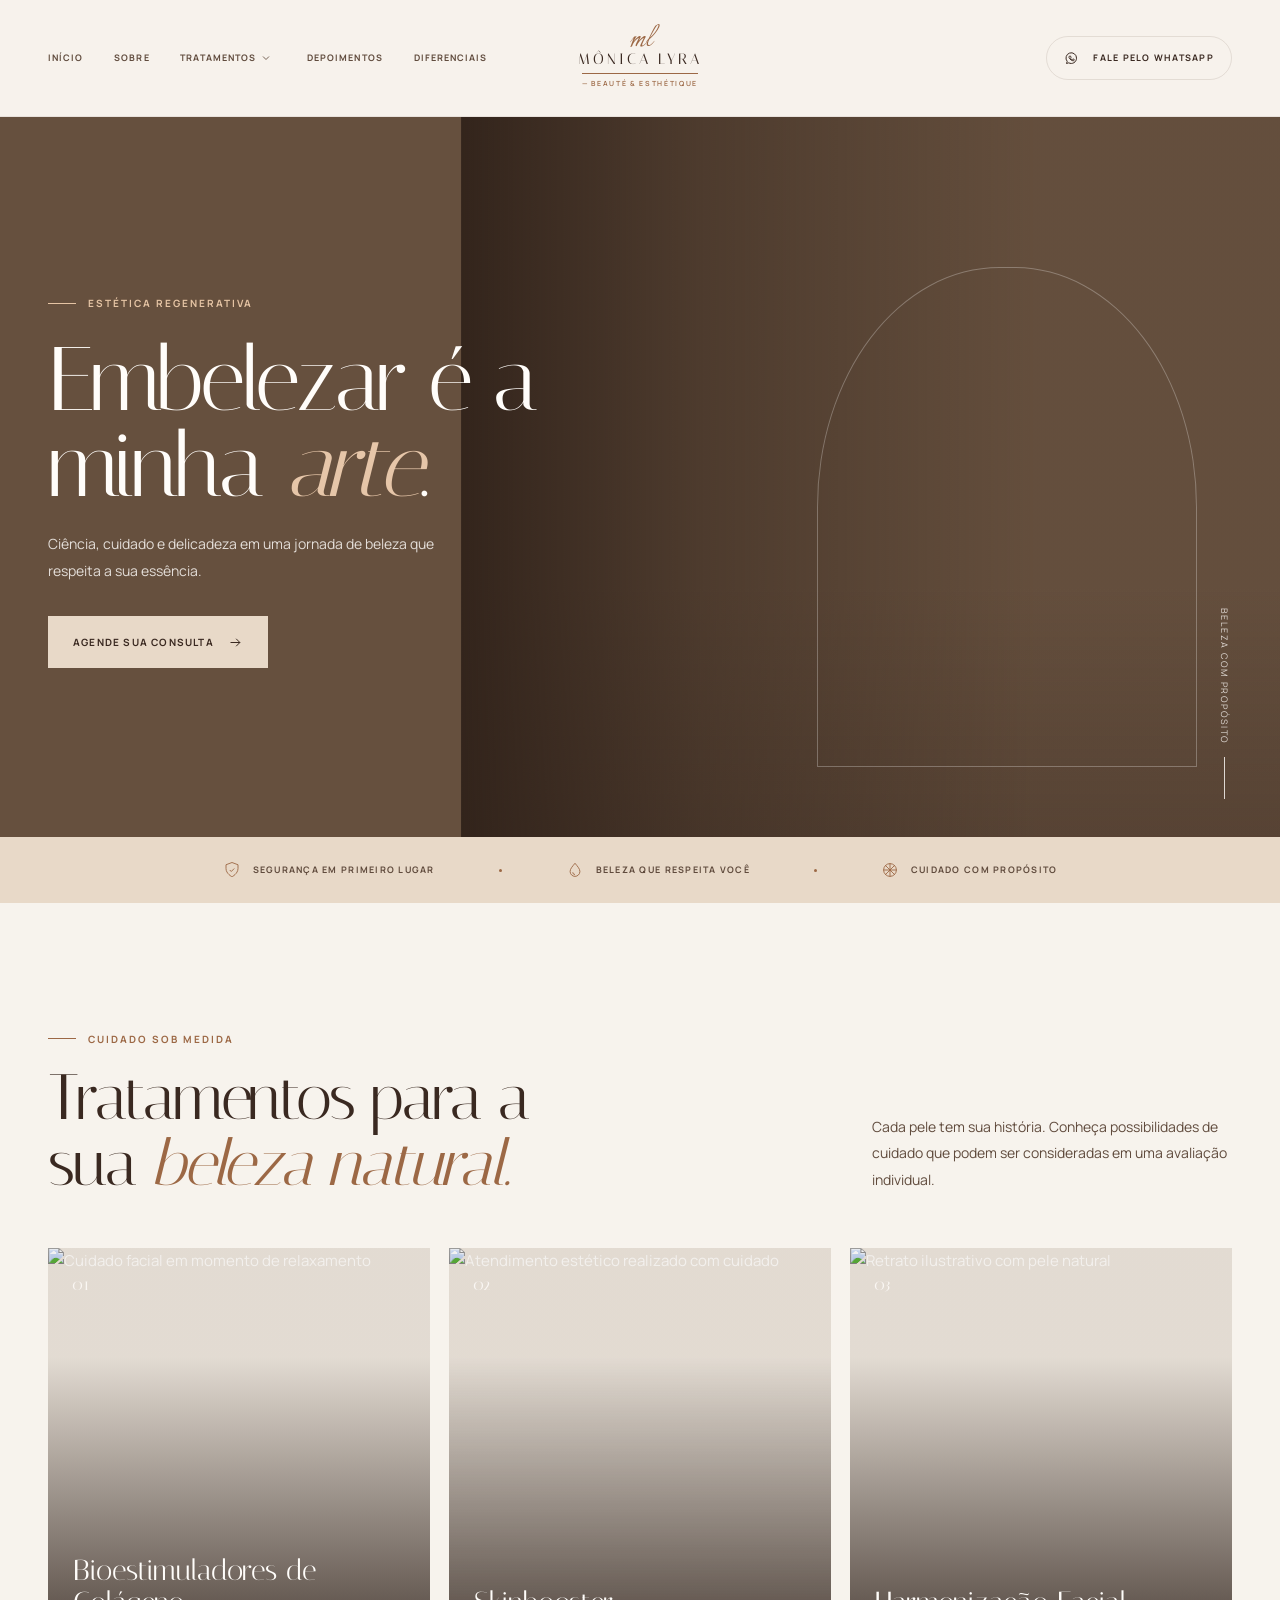
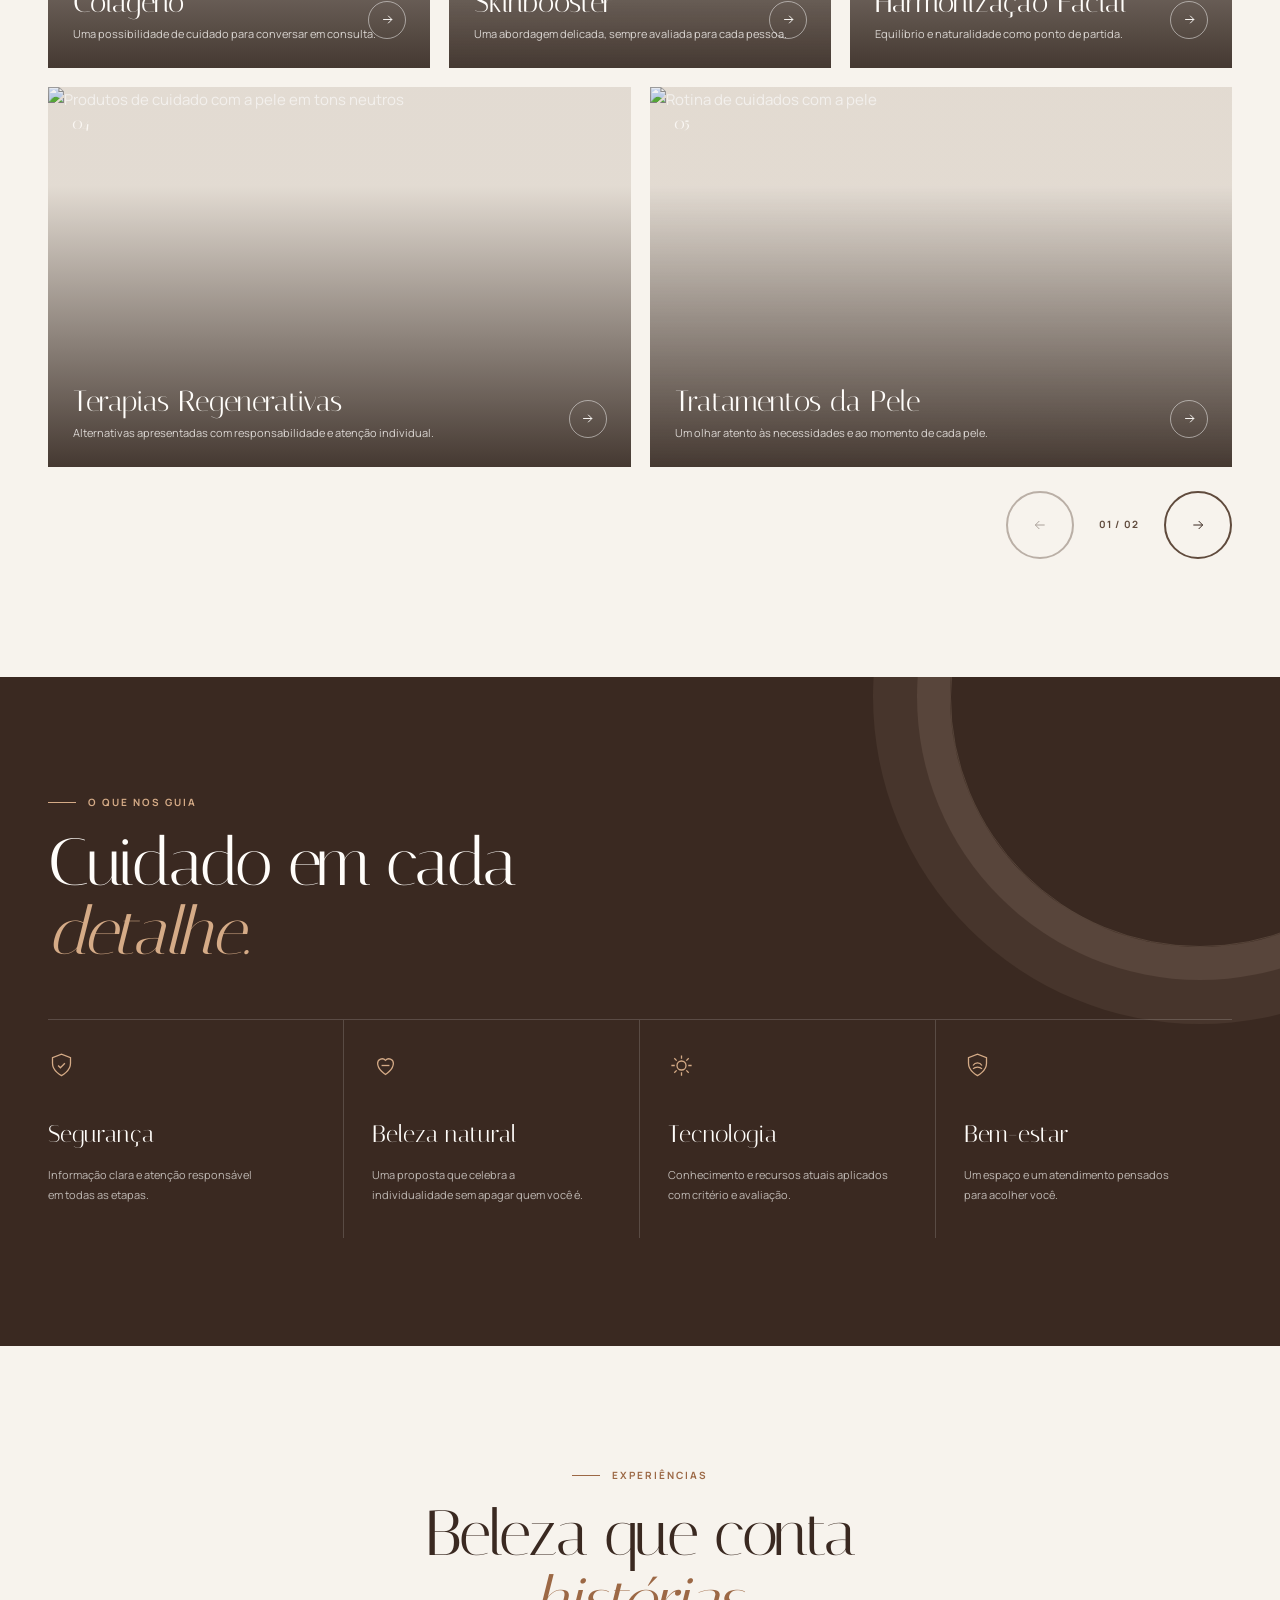
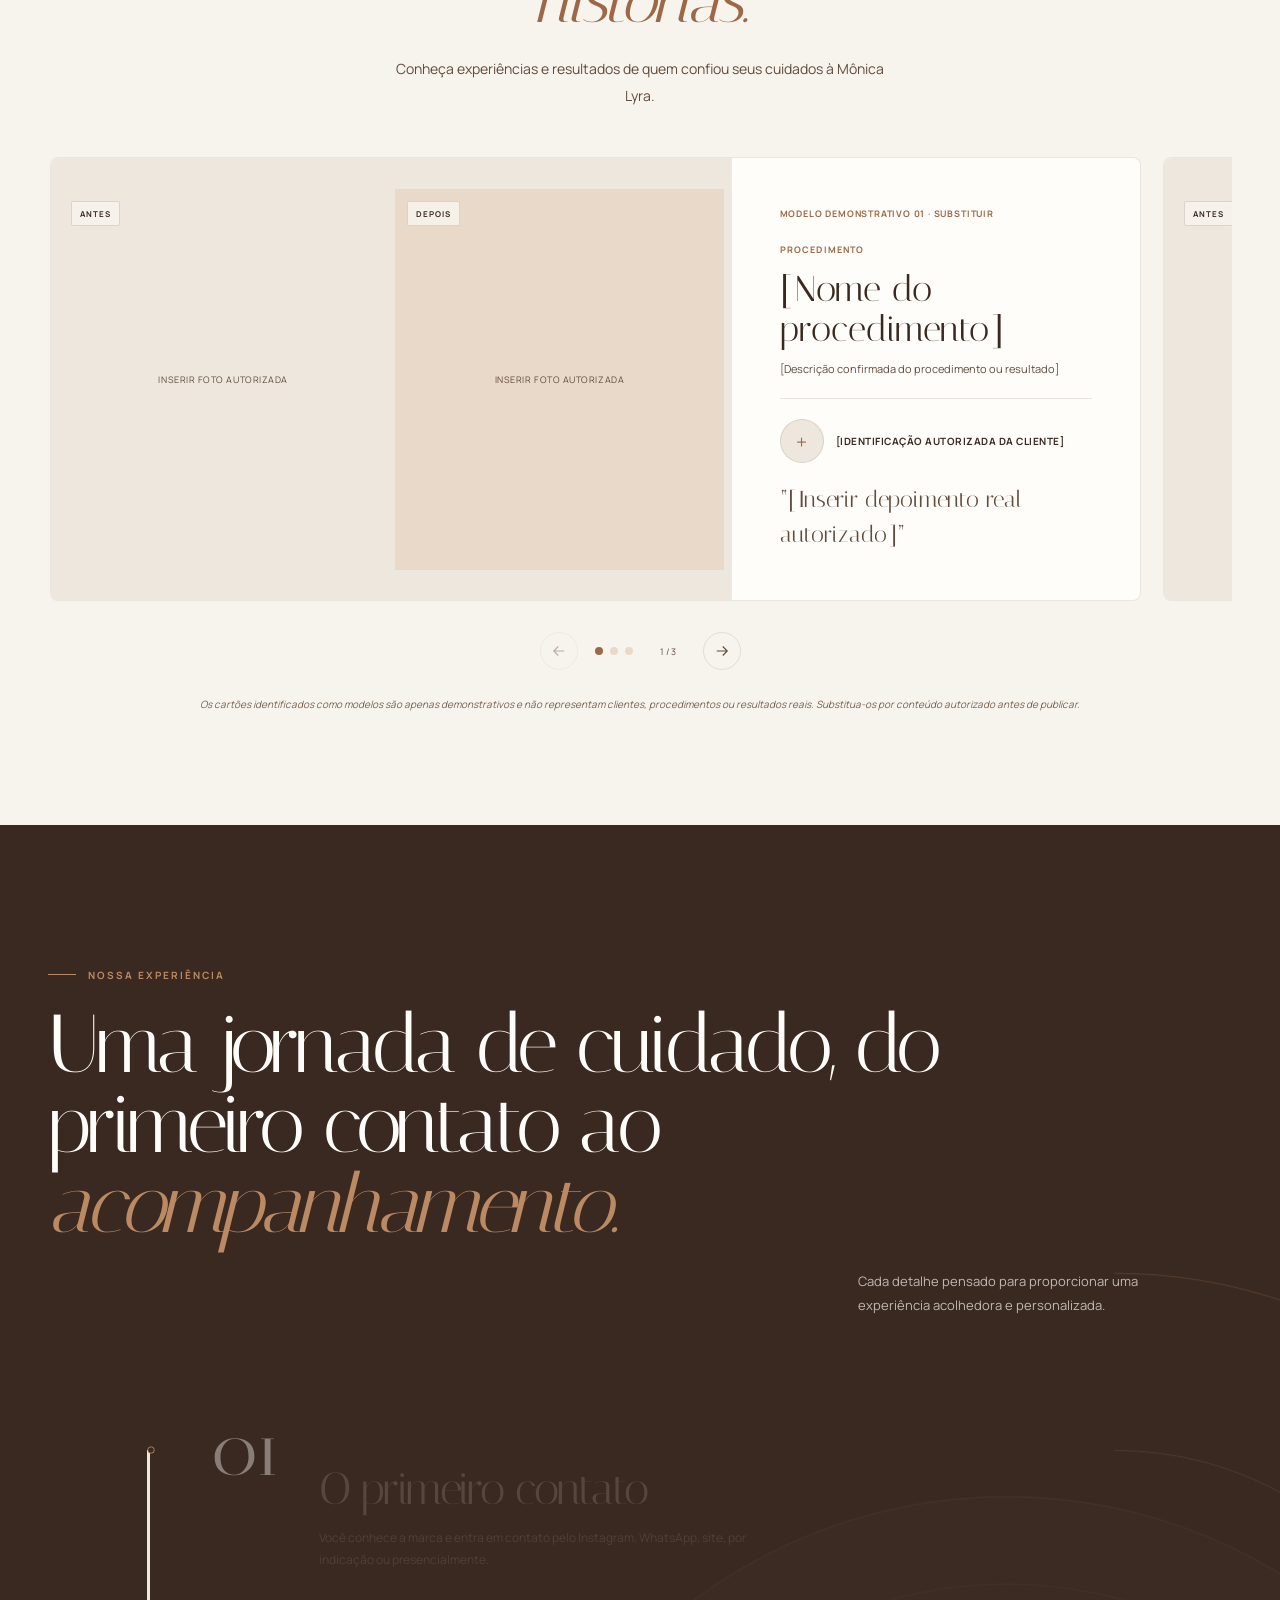
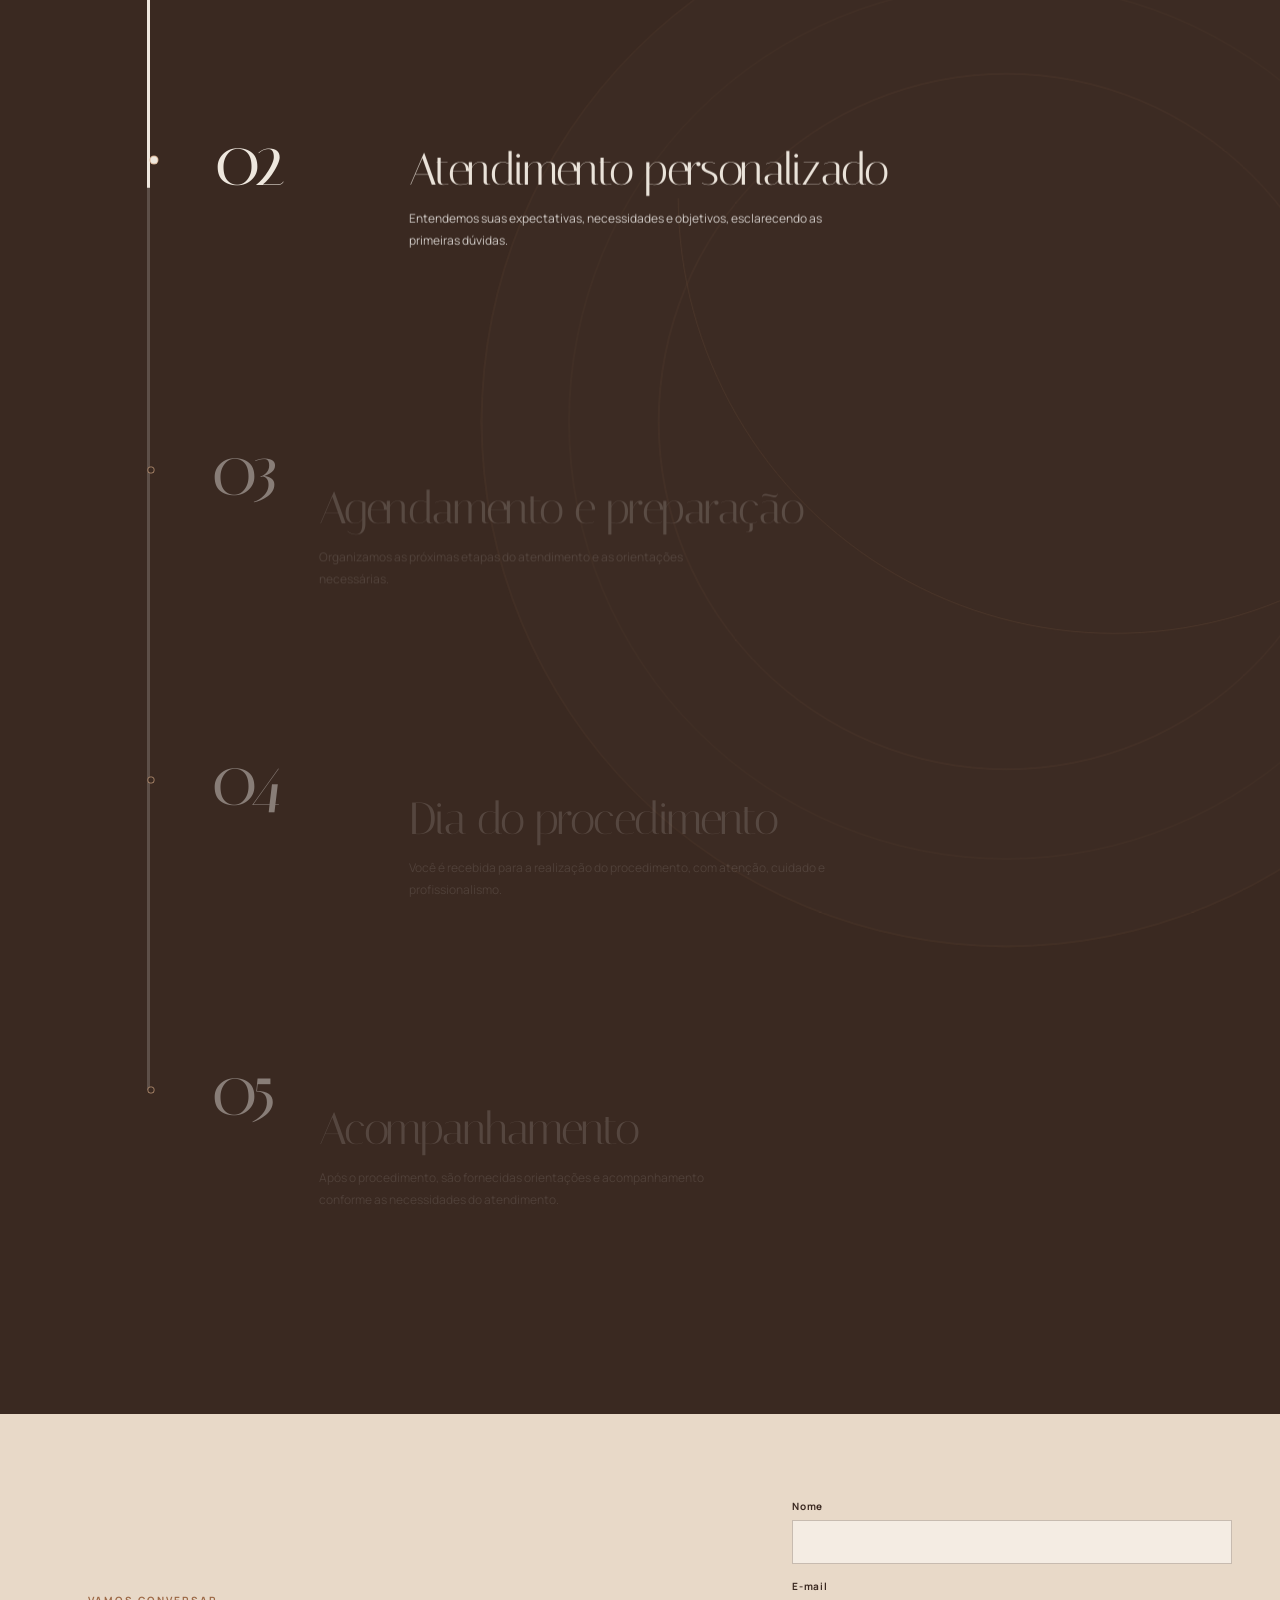
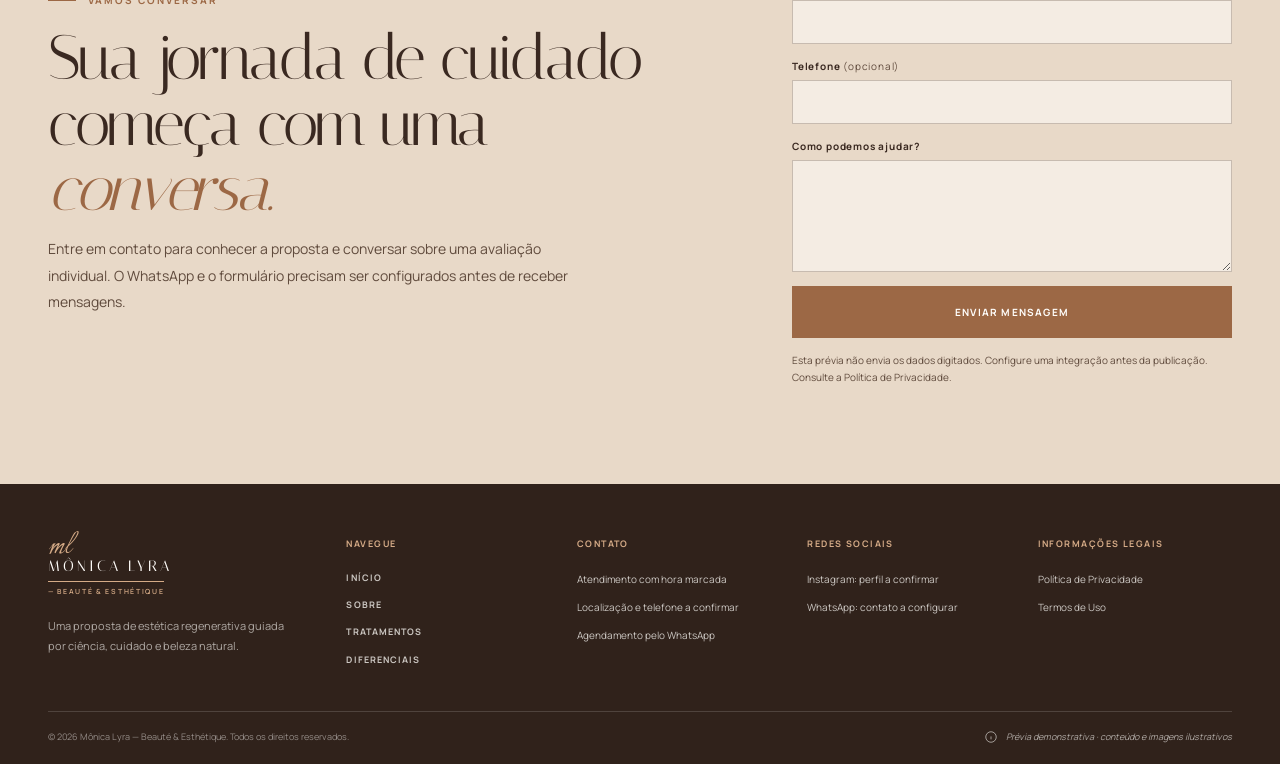
==== index.html @ a5784cfc "up" ====
<!doctype html>
<html lang="pt-BR">

<head>
    <meta charset="utf-8">
    <meta name="viewport" content="width=device-width, initial-scale=1">
    <meta name="theme-color" content="#f5f0e9">
    <meta name="description"
        content="Mônica Lyra — Beauté & Esthétique. Uma proposta de cuidado estético com ciência, delicadeza e beleza natural.">
    <title>MÔNICA LYRA — BEAUTÉ &amp; ESTHÉTIQUE</title>
    <meta property="og:type" content="website">
    <meta property="og:locale" content="pt_BR">
    <meta property="og:title" content="MÔNICA LYRA — BEAUTÉ &amp; ESTHÉTIQUE">
    <meta property="og:description"
        content="Uma proposta de cuidado estético com ciência, delicadeza e beleza natural.">
    <meta property="og:image"
        content="https://images.unsplash.com/photo-1616394584738-fc6e612e71b9?auto=format&amp;fit=crop&amp;w=1200&amp;h=630&amp;q=85">
    <meta property="og:image:alt" content="Imagem ilustrativa de um cuidado facial em ambiente de estética">
    <meta name="twitter:card" content="summary_large_image">
    <link rel="icon" type="image/svg+xml" href="assets/icons/favicon.svg">
    <link rel="preconnect" href="https://fonts.googleapis.com">
    <link rel="preconnect" href="https://fonts.gstatic.com" crossorigin>
    <link
        href="https://fonts.googleapis.com/css2?family=DM+Sans:wght@400;500;600;700&family=Italiana&family=Italianno&family=Manrope:wght@400;500;600;700&display=swap"
        rel="stylesheet">
    <link rel="stylesheet" href="https://cdn.jsdelivr.net/npm/swiper@11.2.10/swiper-bundle.min.css">
    <link rel="stylesheet" href="assets/css/style.css?v=journey-parallax-20261109-8">
    <link rel="stylesheet" href="assets/css/components.css">
    <link rel="stylesheet" href="assets/css/responsive.css?v=journey-parallax-20261109-8">
    <script defer src="assets/js/main.js"></script>
    <script defer src="assets/js/navigation.js"></script>
    <script defer src="https://cdn.jsdelivr.net/npm/swiper@11.2.10/swiper-bundle.min.js"></script>
    <script defer src="assets/js/treatments-carousel.js"></script>
    <script defer src="assets/js/treatments.js"></script>
    <script defer src="assets/js/experiences-carousel.js"></script>
    <script defer src="assets/js/procedure-journey.js?v=journey-parallax-20261109-8"></script>
    <script defer src="assets/js/animations.js"></script>
    <script defer src="assets/js/forms.js"></script>
</head>

<body>
    <a class="skip-link" href="#conteudo">Pular para o conteúdo</a>
    <header class="site-header">
        <div class="wrap header-inner">
            <button class="menu-toggle" type="button" aria-label="Abrir menu" aria-expanded="false"
                aria-controls="primary-navigation">
                <svg viewBox="0 0 24 24" fill="none" stroke="currentColor" stroke-width="1.5" aria-hidden="true">
                    <path d="M3 7h18M3 12h18M3 17h18" />
                </svg>
            </button>
            <nav class="desktop-nav" id="primary-navigation" aria-label="Navegação principal">
                <a href="#inicio">Início</a>
                <a href="pages/sobre.html">Sobre</a>
                <div class="nav-dropdown">
                    <a class="nav-dropdown-link" href="#tratamentos">Tratamentos</a>
                    <button class="nav-dropdown-toggle" type="button" aria-label="Mostrar tipos de tratamentos"
                        aria-expanded="false" aria-controls="treatments-navigation">
                        <svg viewBox="0 0 24 24" fill="none" stroke="currentColor" stroke-width="1.7"
                            aria-hidden="true">
                            <path d="m6 9 6 6 6-6" />
                        </svg>
                    </button>
                    <ul class="nav-dropdown-menu" id="treatments-navigation">
                        <li><a href="#bioestimuladores">Bioestimuladores de Colágeno</a></li>
                        <li><a href="#skinbooster">Skinbooster</a></li>
                        <li><a href="#harmonizacao-facial">Harmonização Facial</a></li>
                        <li><a href="#terapias-regenerativas">Terapias Regenerativas</a></li>
                        <li><a href="#tratamentos-da-pele">Tratamentos da Pele</a></li>
                    </ul>
                </div>
                <a href="#depoimentos">Depoimentos</a>
                <a href="#diferenciais">Diferenciais</a>
           
            </nav>
            <a class="brand" href="#inicio" aria-label="MÔNICA LYRA — BEAUTÉ & ESTHÉTIQUE, início">
                <span class="brand-monogram" aria-hidden="true">ml</span>
                <span class="brand-name">Mônica Lyra</span>
                <span class="brand-caption">— Beauté &amp; Esthétique</span>
            </a>
            <div class="header-action">
                <a class="button button--outline" href="#contato" data-whatsapp-link>
                    <svg viewBox="0 0 24 24" fill="none" stroke="currentColor" stroke-width="1.6" aria-hidden="true">
                        <path d="M20 11.5a8.4 8.4 0 0 1-12.4 7.4L4 20l1.1-3.4A8.4 8.4 0 1 1 20 11.5Z" />
                        <path
                            d="M8.8 8.5c.3-.6.5-.6.8-.6h.4c.2 0 .4.1.5.4l.7 1.6c.1.2.1.4-.1.6l-.6.7c-.2.2-.2.4 0 .7.5.8 1.3 1.5 2.1 1.9.2.1.4.1.6-.1l.8-.9c.2-.2.4-.2.6-.1l1.5.7c.3.1.4.3.4.5 0 .3-.1.8-.4 1.1-.4.4-1.1.7-1.8.6-.8-.1-1.8-.5-2.9-1.2-1.3-.8-2.4-2.1-2.8-2.8-.5-.8-.8-1.7-.7-2.3.1-.4.4-.8.9-1Z" />
                    </svg>
                    <span>Fale pelo WhatsApp</span>
                </a>
            </div>
        </div>
    </header>

    <main id="conteudo">
        <section class="hero" id="inicio" aria-labelledby="hero-title">
            <div class="hero-photo" role="img"
                aria-label="Imagem ilustrativa de cuidado facial em ambiente de estética"></div>
            <div class="wrap hero-inner">
                <div class="hero-content reveal">
                    <span class="eyebrow">Estética regenerativa</span>
                    <h1 class="hero-title" id="hero-title">Embelezar é a minha <em>arte</em>.</h1>
                    <p class="hero-copy">Ciência, cuidado e delicadeza em uma jornada de beleza que respeita a sua
                        essência.</p>
                    <a class="button" href="#contato" data-whatsapp-link>
                        Agende sua consulta
                        <svg viewBox="0 0 24 24" fill="none" stroke="currentColor" stroke-width="1.6"
                            aria-hidden="true">
                            <path d="M4 12h15m-6-6 6 6-6 6" />
                        </svg>
                    </a>
                </div>
                <span class="hero-note">Beleza com propósito</span>
            </div>
        </section>

        <div class="intro-strip" aria-label="Compromissos da marca">
            <div class="wrap intro-strip-inner">
                <span class="intro-item"><svg viewBox="0 0 24 24" fill="none" stroke="currentColor" stroke-width="1.4"
                        aria-hidden="true">
                        <path d="M12 21s8-4 8-11V5l-8-3-8 3v5c0 7 8 11 8 11Z" />
                        <path d="m9 12 2 2 4-4" />
                    </svg>Segurança em primeiro lugar</span>
                <span class="intro-separator" aria-hidden="true"></span>
                <span class="intro-item"><svg viewBox="0 0 24 24" fill="none" stroke="currentColor" stroke-width="1.4"
                        aria-hidden="true">
                        <path d="M12 3c-3.8 4.7-6.5 7.5-6.5 11a6.5 6.5 0 0 0 13 0c0-3.5-2.7-6.3-6.5-11Z" />
                        <path d="M9 15a3 3 0 0 0 3 3" />
                    </svg>Beleza que respeita você</span>
                <span class="intro-separator" aria-hidden="true"></span>
                <span class="intro-item"><svg viewBox="0 0 24 24" fill="none" stroke="currentColor" stroke-width="1.4"
                        aria-hidden="true">
                        <path d="M12 3v18M3 12h18M5.6 5.6l12.8 12.8m0-12.8L5.6 18.4" />
                        <circle cx="12" cy="12" r="8.5" />
                    </svg>Cuidado com propósito</span>
            </div>
        </div>

        <section class="section" id="tratamentos" aria-labelledby="treatments-title">
            <div class="wrap">
                <div class="section-heading reveal">
                    <div>
                        <span class="eyebrow">Cuidado sob medida</span>
                        <h2 class="display" id="treatments-title">Tratamentos para a sua <em>beleza natural.</em></h2>
                    </div>
                    <p class="copy">Cada pele tem sua história. Conheça possibilidades de cuidado que podem ser
                        consideradas em uma avaliação individual.</p>
                </div>
                <div class="treatments-carousel swiper" role="region" aria-label="Procedimentos">
                    <div class="swiper-wrapper">
                        <div class="swiper-slide">
                            <div class="treatments-grid">
                    <!--TRATAMENTO 1 - Bioestimuladores de Colágeno-->
                    <article class="treatment-card reveal" id="bioestimuladores">
                        <img src="https://images.unsplash.com/photo-1616394584738-fc6e612e71b9?auto=format&fit=crop&w=760&q=82"
                            alt="Cuidado facial em momento de relaxamento" loading="lazy" decoding="async">
                        <span class="treatment-number">01</span>
                        <div class="treatment-content">
                            <h3>Bioestimuladores de Colágeno</h3>
                            <p>Uma possibilidade de cuidado para conversar em consulta.</p>
                        </div>
                        <button class="card-arrow" type="button" aria-label="Saiba mais sobre bioestimuladores de colágeno"
                            aria-haspopup="dialog" aria-controls="treatment-details-dialog"><svg viewBox="0 0 24 24"
                                fill="none" stroke="currentColor" stroke-width="1.5" aria-hidden="true">
                                <path d="M5 12h14m-6-6 6 6-6 6" />
                            </svg></button>
                        <template class="treatment-details">
                            <h3>O que é</h3>
                            <p>Bioestimuladores de colágeno são uma categoria de tratamentos que pode ser considerada para apoiar a firmeza e a qualidade da pele. A resposta tende a acontecer gradualmente e varia de pessoa para pessoa.</p>
                            <h3>Quando pode ser indicado</h3>
                            <p>A possibilidade é avaliada conforme as características da pele, o objetivo de cuidado, o histórico de saúde e as expectativas. A indicação depende de avaliação profissional individual.</p>
                            <h3>Como é o planejamento</h3>
                            <p>Na consulta, são discutidos a técnica e o produto apropriados, as áreas de cuidado, o número de sessões e o acompanhamento. Esses detalhes não são iguais para todos.</p>
                            <h3>O que considerar</h3>
                            <p>Benefícios, limitações, possíveis efeitos, cuidados antes e depois e prazo para reavaliação devem ser explicados antes de qualquer procedimento. Resultados não são garantidos.</p>
                        </template>
                    </article>
                    <!--TRATAMENTO 2 - Skinbooster-->
                    <article class="treatment-card reveal reveal-delay-1" id="skinbooster">
                        <img src="https://images.unsplash.com/photo-1570172619644-dfd03ed5d881?auto=format&fit=crop&w=760&q=82"
                            alt="Atendimento estético realizado com cuidado" loading="lazy" decoding="async">
                        <span class="treatment-number">02</span>
                        <div class="treatment-content">
                            <h3>Skinbooster</h3>
                            <p>Uma abordagem delicada, sempre avaliada para cada pessoa.</p>
                        </div>
                        <button class="card-arrow" type="button" aria-label="Saiba mais sobre Skinbooster"
                            aria-haspopup="dialog" aria-controls="treatment-details-dialog"><svg
                                viewBox="0 0 24 24" fill="none" stroke="currentColor" stroke-width="1.5"
                                aria-hidden="true">
                                <path d="M5 12h14m-6-6 6 6-6 6" />
                            </svg></button>
                        <template class="treatment-details">
                            <h3>O que é</h3>
                            <p>Skinbooster é uma abordagem estética que pode envolver a aplicação de produtos injetáveis, frequentemente à base de ácido hialurônico, com foco na hidratação e na qualidade da pele — não em transformar os traços do rosto.</p>
                            <h3>Quando pode ser indicado</h3>
                            <p>A indicação depende da avaliação da pele, dos objetivos e do histórico de saúde. A consulta também ajuda a esclarecer se essa abordagem é adequada ou se outra opção faz mais sentido.</p>
                            <h3>Como é o planejamento</h3>
                            <p>O profissional explica o produto e a técnica propostos, as áreas a tratar, o número de sessões e o intervalo entre elas. O plano pode variar conforme cada caso.</p>
                            <h3>O que considerar</h3>
                            <p>Converse sobre benefícios esperados, limitações, possíveis efeitos e cuidados após o procedimento. A resposta individual varia e não há garantia de resultado.</p>
                        </template>
                    </article>
                    <!--TRATAMENTO 3 - Harmonização Facial -->
                    <article class="treatment-card reveal reveal-delay-2" id="harmonizacao-facial">
                        <img src="https://images.unsplash.com/photo-1596755389378-c31d21fd1273?auto=format&fit=crop&w=760&q=82"
                            alt="Retrato ilustrativo com pele natural" loading="lazy" decoding="async">
                        <span class="treatment-number">03</span>
                        <div class="treatment-content">
                            <h3>Harmonização Facial</h3>
                            <p>Equilíbrio e naturalidade como ponto de partida.</p>
                        </div>
                        <button class="card-arrow" type="button" aria-label="Saiba mais sobre harmonização facial"
                            aria-haspopup="dialog" aria-controls="treatment-details-dialog"><svg
                                viewBox="0 0 24 24" fill="none" stroke="currentColor" stroke-width="1.5"
                                aria-hidden="true">
                                <path d="M5 12h14m-6-6 6 6-6 6" />
                            </svg></button>
                        <template class="treatment-details">
                            <h3>O que é</h3>
                            <p>Harmonização facial é o planejamento individualizado de cuidados estéticos para buscar equilíbrio entre as características do rosto, respeitando a identidade e as proporções de cada pessoa.</p>
                            <h3>Quando pode ser indicado</h3>
                            <p>É considerada a partir dos objetivos, da avaliação facial e do histórico de saúde. Nem toda pessoa precisa de procedimentos, e a proposta deve ser compatível com suas necessidades.</p>
                            <h3>Como é o planejamento</h3>
                            <p>Durante a consulta, são conversados os objetivos e as opções possíveis. Se houver indicação, o profissional apresenta a técnica, as etapas, os limites e a necessidade de acompanhamento antes de qualquer decisão.</p>
                            <h3>O que considerar</h3>
                            <p>O resultado planejado deve respeitar a individualidade, sem promessas de transformação. Peça informações sobre riscos, possíveis efeitos, cuidados e alternativas.</p>
                        </template>
                    </article>
                    <!--TRATAMENTO 5 - Terapias Regenerativas -->
                    <article class="treatment-card reveal" id="terapias-regenerativas">
                        <img src="https://images.unsplash.com/photo-1608248543803-ba4f8c70ae0b?auto=format&fit=crop&w=1000&q=82"
                            alt="Produtos de cuidado com a pele em tons neutros" loading="lazy" decoding="async">
                        <span class="treatment-number">04</span>
                        <div class="treatment-content">
                            <h3>Terapias Regenerativas</h3>
                            <p>Alternativas apresentadas com responsabilidade e atenção individual.</p>
                        </div>
                        <button class="card-arrow" type="button" aria-label="Saiba mais sobre terapias regenerativas"
                            aria-haspopup="dialog" aria-controls="treatment-details-dialog"><svg
                                viewBox="0 0 24 24" fill="none" stroke="currentColor" stroke-width="1.5"
                                aria-hidden="true">
                                <path d="M5 12h14m-6-6 6 6-6 6" />
                            </svg></button>
                        <template class="treatment-details">
                            <h3>O que são</h3>
                            <p>“Terapias regenerativas” pode se referir a diferentes abordagens voltadas ao cuidado e à renovação dos tecidos. A técnica, os produtos e a finalidade dependem do protocolo proposto.</p>
                            <h3>Quando podem ser indicadas</h3>
                            <p>A avaliação profissional considera a necessidade, o histórico de saúde e as evidências e autorizações aplicáveis a cada método. O nome da categoria, por si só, não define um procedimento específico.</p>
                            <h3>Como é o planejamento</h3>
                            <p>Antes de decidir, peça que sejam esclarecidos o método exato, os produtos utilizados, o objetivo, as etapas, as alternativas e o acompanhamento previsto.</p>
                            <h3>O que considerar</h3>
                            <p>Benefícios, limitações, riscos e cuidados variam de acordo com a técnica. A indicação e os resultados dependem de avaliação individual e não podem ser garantidos.</p>
                        </template>
                    </article>

                    <!--TRATAMENTO 6 - Tratamento de Peles -->
                    <article class="treatment-card reveal reveal-delay-1" id="tratamentos-da-pele">
                        <img src="https://images.unsplash.com/photo-1512290923902-8a9f81dc236c?auto=format&fit=crop&w=1000&q=82"
                            alt="Rotina de cuidados com a pele" loading="lazy" decoding="async">
                        <span class="treatment-number">05</span>
                        <div class="treatment-content">
                            <h3>Tratamentos da Pele</h3>
                            <p>Um olhar atento às necessidades e ao momento de cada pele.</p>
                        </div>
                        <button class="card-arrow" type="button" aria-label="Saiba mais sobre tratamentos da pele"
                            aria-haspopup="dialog" aria-controls="treatment-details-dialog"><svg
                                viewBox="0 0 24 24" fill="none" stroke="currentColor" stroke-width="1.5"
                                aria-hidden="true">
                                <path d="M5 12h14m-6-6 6 6-6 6" />
                            </svg></button>
                        <template class="treatment-details">
                            <h3>O que pode incluir</h3>
                            <p>Os cuidados com a pele podem envolver diferentes rotinas e procedimentos. As opções dependem das características observadas e do objetivo definido em conjunto durante a avaliação.</p>
                            <h3>Quando pode ser indicado</h3>
                            <p>A consulta considera o tipo e o momento da pele, a rotina, as sensibilidades e o histórico de saúde. A avaliação ajuda a escolher uma abordagem adequada e segura.</p>
                            <h3>Como é o planejamento</h3>
                            <p>O plano pode combinar orientações de cuidado em casa e procedimentos, quando indicados. As etapas, os produtos e o intervalo entre sessões são explicados individualmente.</p>
                            <h3>O que considerar</h3>
                            <p>Converse sobre cuidados antes e depois, possíveis reações, limitações e acompanhamento. A resposta varia de pessoa para pessoa; não há resultado garantido.</p>
                        </template>
                    </article>

                    <!--TRATAMENTO 1 - Bioestimuladores de Colágeno-->
                    <article class="treatment-card reveal" id="bioestimuladores">
                        <img src="https://images.unsplash.com/photo-1616394584738-fc6e612e71b9?auto=format&fit=crop&w=760&q=82"
                            alt="Cuidado facial em momento de relaxamento" loading="lazy" decoding="async">
                        <span class="treatment-number">01</span>
                        <div class="treatment-content">
                            <h3>Bioestimuladores de Colágeno</h3>
                            <p>Uma possibilidade de cuidado para conversar em consulta.</p>
                        </div>
                        <button class="card-arrow" type="button" aria-label="Saiba mais sobre bioestimuladores de colágeno"
                            aria-haspopup="dialog" aria-controls="treatment-details-dialog"><svg viewBox="0 0 24 24"
                                fill="none" stroke="currentColor" stroke-width="1.5" aria-hidden="true">
                                <path d="M5 12h14m-6-6 6 6-6 6" />
                            </svg></button>
                        <template class="treatment-details">
                            <h3>O que é</h3>
                            <p>Bioestimuladores de colágeno são uma categoria de tratamentos que pode ser considerada para apoiar a firmeza e a qualidade da pele. A resposta tende a acontecer gradualmente e varia de pessoa para pessoa.</p>
                            <h3>Quando pode ser indicado</h3>
                            <p>A possibilidade é avaliada conforme as características da pele, o objetivo de cuidado, o histórico de saúde e as expectativas. A indicação depende de avaliação profissional individual.</p>
                            <h3>Como é o planejamento</h3>
                            <p>Na consulta, são discutidos a técnica e o produto apropriados, as áreas de cuidado, o número de sessões e o acompanhamento. Esses detalhes não são iguais para todos.</p>
                            <h3>O que considerar</h3>
                            <p>Benefícios, limitações, possíveis efeitos, cuidados antes e depois e prazo para reavaliação devem ser explicados antes de qualquer procedimento. Resultados não são garantidos.</p>
                        </template>
                    </article>
                    <!--TRATAMENTO 2 - Skinbooster-->
                    <article class="treatment-card reveal reveal-delay-1" id="skinbooster">
                        <img src="https://images.unsplash.com/photo-1570172619644-dfd03ed5d881?auto=format&fit=crop&w=760&q=82"
                            alt="Atendimento estético realizado com cuidado" loading="lazy" decoding="async">
                        <span class="treatment-number">02</span>
                        <div class="treatment-content">
                            <h3>Skinbooster</h3>
                            <p>Uma abordagem delicada, sempre avaliada para cada pessoa.</p>
                        </div>
                        <button class="card-arrow" type="button" aria-label="Saiba mais sobre Skinbooster"
                            aria-haspopup="dialog" aria-controls="treatment-details-dialog"><svg
                                viewBox="0 0 24 24" fill="none" stroke="currentColor" stroke-width="1.5"
                                aria-hidden="true">
                                <path d="M5 12h14m-6-6 6 6-6 6" />
                            </svg></button>
                        <template class="treatment-details">
                            <h3>O que é</h3>
                            <p>Skinbooster é uma abordagem estética que pode envolver a aplicação de produtos injetáveis, frequentemente à base de ácido hialurônico, com foco na hidratação e na qualidade da pele — não em transformar os traços do rosto.</p>
                            <h3>Quando pode ser indicado</h3>
                            <p>A indicação depende da avaliação da pele, dos objetivos e do histórico de saúde. A consulta também ajuda a esclarecer se essa abordagem é adequada ou se outra opção faz mais sentido.</p>
                            <h3>Como é o planejamento</h3>
                            <p>O profissional explica o produto e a técnica propostos, as áreas a tratar, o número de sessões e o intervalo entre elas. O plano pode variar conforme cada caso.</p>
                            <h3>O que considerar</h3>
                            <p>Converse sobre benefícios esperados, limitações, possíveis efeitos e cuidados após o procedimento. A resposta individual varia e não há garantia de resultado.</p>
                        </template>
                    </article>
                    <!--TRATAMENTO 3 - Harmonização Facial -->
                    <article class="treatment-card reveal reveal-delay-2" id="harmonizacao-facial">
                        <img src="https://images.unsplash.com/photo-1596755389378-c31d21fd1273?auto=format&fit=crop&w=760&q=82"
                            alt="Retrato ilustrativo com pele natural" loading="lazy" decoding="async">
                        <span class="treatment-number">03</span>
                        <div class="treatment-content">
                            <h3>Harmonização Facial</h3>
                            <p>Equilíbrio e naturalidade como ponto de partida.</p>
                        </div>
                        <button class="card-arrow" type="button" aria-label="Saiba mais sobre harmonização facial"
                            aria-haspopup="dialog" aria-controls="treatment-details-dialog"><svg
                                viewBox="0 0 24 24" fill="none" stroke="currentColor" stroke-width="1.5"
                                aria-hidden="true">
                                <path d="M5 12h14m-6-6 6 6-6 6" />
                            </svg></button>
                        <template class="treatment-details">
                            <h3>O que é</h3>
                            <p>Harmonização facial é o planejamento individualizado de cuidados estéticos para buscar equilíbrio entre as características do rosto, respeitando a identidade e as proporções de cada pessoa.</p>
                            <h3>Quando pode ser indicado</h3>
                            <p>É considerada a partir dos objetivos, da avaliação facial e do histórico de saúde. Nem toda pessoa precisa de procedimentos, e a proposta deve ser compatível com suas necessidades.</p>
                            <h3>Como é o planejamento</h3>
                            <p>Durante a consulta, são conversados os objetivos e as opções possíveis. Se houver indicação, o profissional apresenta a técnica, as etapas, os limites e a necessidade de acompanhamento antes de qualquer decisão.</p>
                            <h3>O que considerar</h3>
                            <p>O resultado planejado deve respeitar a individualidade, sem promessas de transformação. Peça informações sobre riscos, possíveis efeitos, cuidados e alternativas.</p>
                        </template>
                    </article>
                    <!--TRATAMENTO 5 - Terapias Regenerativas -->
                    <article class="treatment-card reveal" id="terapias-regenerativas">
                        <img src="https://images.unsplash.com/photo-1608248543803-ba4f8c70ae0b?auto=format&fit=crop&w=1000&q=82"
                            alt="Produtos de cuidado com a pele em tons neutros" loading="lazy" decoding="async">
                        <span class="treatment-number">04</span>
                        <div class="treatment-content">
                            <h3>Terapias Regenerativas</h3>
                            <p>Alternativas apresentadas com responsabilidade e atenção individual.</p>
                        </div>
                        <button class="card-arrow" type="button" aria-label="Saiba mais sobre terapias regenerativas"
                            aria-haspopup="dialog" aria-controls="treatment-details-dialog"><svg
                                viewBox="0 0 24 24" fill="none" stroke="currentColor" stroke-width="1.5"
                                aria-hidden="true">
                                <path d="M5 12h14m-6-6 6 6-6 6" />
                            </svg></button>
                        <template class="treatment-details">
                            <h3>O que são</h3>
                            <p>“Terapias regenerativas” pode se referir a diferentes abordagens voltadas ao cuidado e à renovação dos tecidos. A técnica, os produtos e a finalidade dependem do protocolo proposto.</p>
                            <h3>Quando podem ser indicadas</h3>
                            <p>A avaliação profissional considera a necessidade, o histórico de saúde e as evidências e autorizações aplicáveis a cada método. O nome da categoria, por si só, não define um procedimento específico.</p>
                            <h3>Como é o planejamento</h3>
                            <p>Antes de decidir, peça que sejam esclarecidos o método exato, os produtos utilizados, o objetivo, as etapas, as alternativas e o acompanhamento previsto.</p>
                            <h3>O que considerar</h3>
                            <p>Benefícios, limitações, riscos e cuidados variam de acordo com a técnica. A indicação e os resultados dependem de avaliação individual e não podem ser garantidos.</p>
                        </template>
                    </article>

                    <!--TRATAMENTO 6 - Tratamento de Peles -->
                    <article class="treatment-card reveal reveal-delay-1" id="tratamentos-da-pele">
                        <img src="https://images.unsplash.com/photo-1512290923902-8a9f81dc236c?auto=format&fit=crop&w=1000&q=82"
                            alt="Rotina de cuidados com a pele" loading="lazy" decoding="async">
                        <span class="treatment-number">05</span>
                        <div class="treatment-content">
                            <h3>Tratamentos da Pele</h3>
                            <p>Um olhar atento às necessidades e ao momento de cada pele.</p>
                        </div>
                        <button class="card-arrow" type="button" aria-label="Saiba mais sobre tratamentos da pele"
                            aria-haspopup="dialog" aria-controls="treatment-details-dialog"><svg
                                viewBox="0 0 24 24" fill="none" stroke="currentColor" stroke-width="1.5"
                                aria-hidden="true">
                                <path d="M5 12h14m-6-6 6 6-6 6" />
                            </svg></button>
                        <template class="treatment-details">
                            <h3>O que pode incluir</h3>
                            <p>Os cuidados com a pele podem envolver diferentes rotinas e procedimentos. As opções dependem das características observadas e do objetivo definido em conjunto durante a avaliação.</p>
                            <h3>Quando pode ser indicado</h3>
                            <p>A consulta considera o tipo e o momento da pele, a rotina, as sensibilidades e o histórico de saúde. A avaliação ajuda a escolher uma abordagem adequada e segura.</p>
                            <h3>Como é o planejamento</h3>
                            <p>O plano pode combinar orientações de cuidado em casa e procedimentos, quando indicados. As etapas, os produtos e o intervalo entre sessões são explicados individualmente.</p>
                            <h3>O que considerar</h3>
                            <p>Converse sobre cuidados antes e depois, possíveis reações, limitações e acompanhamento. A resposta varia de pessoa para pessoa; não há resultado garantido.</p>
                        </template>
                    </article>

                    
                    
                            </div>
                        </div>
                    </div>
                </div>

                
                <div class="treatments-carousel-controls" role="group" aria-label="Navegação dos procedimentos">
                    <button class="treatments-carousel-prev" type="button" aria-label="Ver procedimentos anteriores"
                        disabled>
                        <svg viewBox="0 0 24 24" fill="none" stroke="currentColor" stroke-width="1.5"
                            aria-hidden="true">
                            <path d="M19 12H5m6 6-6-6 6-6" />
                        </svg>
                    </button>
                    <span class="treatments-carousel-page" aria-live="polite" aria-atomic="true">01 / 01</span>
                    <button class="treatments-carousel-next" type="button" aria-label="Ver próximos procedimentos"
                        disabled>
                        <svg viewBox="0 0 24 24" fill="none" stroke="currentColor" stroke-width="1.5"
                            aria-hidden="true">
                            <path d="M5 12h14m-6-6 6 6-6 6" />
                        </svg>
                    </button>
                </div>
            </div>
            
        </section>

        <dialog class="treatment-dialog" id="treatment-details-dialog" aria-labelledby="treatment-dialog-title">
            <div class="treatment-dialog-inner">
                <div class="treatment-dialog-header">
                    <span class="eyebrow">Cuidado sob medida</span>
                    <button class="treatment-dialog-close" type="button" aria-label="Fechar informações do tratamento">
                        <svg viewBox="0 0 24 24" fill="none" stroke="currentColor" stroke-width="1.5"
                            aria-hidden="true">
                            <path d="m6 6 12 12M18 6 6 18" />
                        </svg>
                    </button>
                </div>
                <h2 class="display" id="treatment-dialog-title"></h2>
                <div class="treatment-dialog-content"></div>
                <p class="treatment-dialog-notice">As informações são gerais e não substituem uma avaliação profissional. Indicação, técnica, cuidados e resultados variam conforme cada pessoa.</p>
                <a class="button treatment-dialog-contact" href="#contato">Converse sobre esse tratamento</a>
            </div>
        </dialog>


        <section class="differentials" id="diferenciais" aria-labelledby="differentials-title">
            <div class="wrap">
                <div class="reveal">
                    <span class="eyebrow">O que nos guia</span>
                    <h2 class="display" id="differentials-title">Cuidado em cada <em>detalhe.</em></h2>
                </div>
                <div class="differential-grid">
                    <article class="differential-item reveal">
                        <svg viewBox="0 0 24 24" fill="none" stroke="currentColor" aria-hidden="true">
                            <path d="M12 21s8-4 8-11V5l-8-3-8 3v5c0 7 8 11 8 11Z" />
                            <path d="m9 12 2 2 4-4" />
                        </svg>
                        <h3>Segurança</h3>
                        <p>Informação clara e atenção responsável em todas as etapas.</p>
                    </article>
                    <article class="differential-item reveal reveal-delay-1">
                        <svg viewBox="0 0 24 24" fill="none" stroke="currentColor" aria-hidden="true">
                            <path d="M12 20s-7-4.3-7-10a4 4 0 0 1 7-2.6A4 4 0 0 1 19 10c0 5.7-7 10-7 10Z" />
                            <path d="M8.5 12h7" />
                        </svg>
                        <h3>Beleza natural</h3>
                        <p>Uma proposta que celebra a individualidade sem apagar quem você é.</p>
                    </article>
                    <article class="differential-item reveal reveal-delay-2">
                        <svg viewBox="0 0 24 24" fill="none" stroke="currentColor" aria-hidden="true">
                            <path
                                d="M12 3v3m0 12v3M3 12h3m12 0h3M5.6 5.6l2.1 2.1m8.6 8.6 2.1 2.1m0-12.8-2.1 2.1m-8.6 8.6-2.1 2.1" />
                            <circle cx="12" cy="12" r="4" />
                        </svg>
                        <h3>Tecnologia</h3>
                        <p>Conhecimento e recursos atuais aplicados com critério e avaliação.</p>
                    </article>
                    <article class="differential-item reveal reveal-delay-3">
                        <svg viewBox="0 0 24 24" fill="none" stroke="currentColor" aria-hidden="true">
                            <path d="M12 21s8-4 8-11V5l-8-3-8 3v5c0 7 8 11 8 11Z" />
                            <path d="M8 12c2-3 6-3 8 0m-8 3c2-2 6-2 8 0" />
                        </svg>
                        <h3>Bem-estar</h3>
                        <p>Um espaço e um atendimento pensados para acolher você.</p>
                    </article>
                </div>
            </div>
        </section>

        <section class="testimonials" id="depoimentos" aria-labelledby="testimonials-title">
            <div class="wrap">
                <div class="testimonial-heading reveal">
                    <span class="eyebrow">Experiências</span>
                    <h2 class="display" id="testimonials-title">Beleza que conta <em>histórias.</em></h2>
                    <p class="copy">Conheça experiências e resultados de quem confiou seus cuidados à Mônica Lyra.</p>
                </div>
                <div class="experience-carousel" data-experience-carousel>
                    <p class="experience-empty" data-experience-empty hidden>
                        Nenhuma experiência autorizada cadastrada até o momento.
                    </p>
                    <div class="experience-track swiper experience-swiper" data-experience-track role="region"
                        aria-label="Carrossel de experiências e resultados">
                        <div class="swiper-wrapper"></div>
                    </div>
                    <div class="experience-carousel-controls" data-experience-controls>
                        <button class="experience-arrow experience-prev" type="button"
                            aria-label="Ver experiência anterior" disabled>
                            <svg viewBox="0 0 24 24" fill="none" stroke="currentColor" stroke-width="1.5"
                                aria-hidden="true"><path d="M19 12H5m6 6-6-6 6-6" /></svg>
                        </button>
                        <div class="experience-pagination" data-experience-pagination
                            role="group" aria-label="Navegar pelas experiências"></div>
                        <span class="experience-page" data-experience-page aria-live="polite"
                            aria-atomic="true">0 / 0</span>
                        <button class="experience-arrow experience-next" type="button"
                            aria-label="Ver próxima experiência" disabled>
                            <svg viewBox="0 0 24 24" fill="none" stroke="currentColor" stroke-width="1.5"
                                aria-hidden="true"><path d="M5 12h14m-6-6 6 6-6 6" /></svg>
                        </button>
                    </div>
                </div>
                <p class="testimonials-note" data-experience-note></p>
            </div>
        </section>

        <section class="journey" id="como-funciona" aria-labelledby="journey-title">
            <svg class="journey-artwork" viewBox="0 0 1000 1000" fill="none" aria-hidden="true">
                <g class="journey-parallax-layer journey-parallax-layer--rings">
                    <circle cx="500" cy="500" r="486" stroke="currentColor" stroke-opacity=".12" />
                    <circle cx="500" cy="500" r="405" stroke="currentColor" stroke-opacity=".08" />
                    <circle cx="500" cy="500" r="322" stroke="currentColor" stroke-opacity=".11" />
                </g>
                <g class="journey-parallax-layer journey-parallax-layer--arcs">
                    <path d="M500 14a486 486 0 0 1 472 370" stroke="currentColor" stroke-opacity=".24" />
                    <path d="M96 500a404 404 0 0 0 604 350" stroke="currentColor" stroke-opacity=".13" />
                    <path d="M500 178a322 322 0 0 1 279 161" stroke="currentColor" stroke-opacity=".18" />
                </g>
                <g class="journey-parallax-layer journey-parallax-layer--details">
                    <circle cx="972" cy="384" r="4" fill="currentColor" />
                    <circle cx="700" cy="850" r="3" fill="currentColor" fill-opacity=".72" />
                </g>
            </svg>
            <div class="wrap">
                <div class="journey-heading reveal">
                    <span class="eyebrow">Nossa experiência</span>
                    <div class="journey-heading-main">
                        <h2 class="display" id="journey-title">Uma jornada de cuidado, do primeiro contato ao <em>acompanhamento.</em></h2>
                        <p class="copy">Cada detalhe pensado para proporcionar uma experiência acolhedora e personalizada.</p>
                    </div>
                </div>
                <div class="journey-experience">
                    <ol class="journey-list" data-journey-list aria-label="Etapas da jornada de atendimento"></ol>
                </div>
            </div>
        </section>

        <section class="contact" id="contato" aria-labelledby="contact-title">
            <div class="wrap contact-inner reveal">
                <div>
                    <span class="eyebrow">Vamos conversar</span>
                    <h2 class="display" id="contact-title">Sua jornada de cuidado começa com uma <em>conversa.</em></h2>
                    <p class="copy">Entre em contato para conhecer a proposta e conversar sobre uma avaliação
                        individual. O WhatsApp e o formulário precisam ser configurados antes de receber mensagens.</p>
                </div>
                <form class="contact-form" id="contact-form" data-contact-form aria-labelledby="contact-title"
                    aria-describedby="contact-form-note">
                    <div class="form-field">
                        <label for="contact-name">Nome</label>
                        <input id="contact-name" name="name" type="text" autocomplete="name" maxlength="100" required>
                    </div>
                    <div class="form-field">
                        <label for="contact-email">E-mail</label>
                        <input id="contact-email" name="email" type="email" autocomplete="email" maxlength="254"
                            required>
                    </div>
                    <div class="form-field">
                        <label for="contact-phone">Telefone <span>(opcional)</span></label>
                        <input id="contact-phone" name="phone" type="tel" autocomplete="tel" inputmode="tel"
                            maxlength="30">
                    </div>
                    <div class="form-field">
                        <label for="contact-message">Como podemos ajudar?</label>
                        <textarea id="contact-message" name="message" rows="4" maxlength="2000" required></textarea>
                    </div>
                    <button class="button" type="submit" disabled>Enviar mensagem</button>
                    <p class="form-note" id="contact-form-note">
                        Esta prévia não envia os dados digitados. Configure uma integração antes da publicação.
                        Consulte a <a href="pages/politica-de-privacidade.html">Política de Privacidade</a>.
                    </p>
                    <p class="form-status" id="contact-form-status" role="status" aria-live="polite"></p>
                </form>
            </div>
        </section>
    </main>

    <footer class="site-footer">
        <div class="wrap">
            <div class="footer-top">
                <div>
                    <a class="brand" href="#inicio" aria-label="MÔNICA LYRA — BEAUTÉ & ESTHÉTIQUE, início">
                        <span class="brand-monogram" aria-hidden="true">ml</span>
                        <span class="brand-name">Mônica Lyra</span>
                        <span class="brand-caption">— Beauté &amp; Esthétique</span>
                    </a>
                    <p class="footer-brand-copy">Uma proposta de estética regenerativa guiada por ciência, cuidado e
                        beleza natural.</p>
                </div>
                <div class="footer-column">
                    <h3>Navegue</h3>
                    <nav class="footer-nav" aria-label="Navegação do rodapé">
                        <a href="#inicio">Início</a><a href="#sobre">Sobre</a><a href="#tratamentos">Tratamentos</a><a
                            href="#diferenciais">Diferenciais</a>
                    </nav>
                </div>
                <div class="footer-column">
                    <h3>Contato</h3>
                    <p>Atendimento com hora marcada</p>
                    <p>Localização e telefone a confirmar</p>
                    <a href="#contato" data-whatsapp-link>Agendamento pelo WhatsApp</a>
                </div>
                <div class="footer-column">
                    <h3>Redes sociais</h3>
                    <p>Instagram: perfil a confirmar</p>
                    <a href="#contato" data-whatsapp-link>WhatsApp: contato a configurar</a>
                </div>
                <div class="footer-column">
                    <h3>Informações legais</h3>
                    <a href="pages/politica-de-privacidade.html">Política de Privacidade</a>
                    <a href="pages/termos-de-uso.html">Termos de Uso</a>
                </div>
            </div>
            <div class="footer-bottom">
                <p>© <span id="current-year"></span> Mônica Lyra — Beauté &amp; Esthétique. Todos os direitos
                    reservados.</p>
                <p class="demo-note"><svg viewBox="0 0 24 24" fill="none" stroke="currentColor" stroke-width="1.5"
                        aria-hidden="true">
                        <circle cx="12" cy="12" r="9" />
                        <path d="M12 11v5m0-8h.01" />
                    </svg>Prévia demonstrativa · conteúdo e imagens ilustrativos</p>
            </div>
        </div>
    </footer>
</body>

</html>
---- assets/css/style.css ----
:root {
    --ink: #3a2921;
    --ink-soft: #604b3d;
    --bronze: #9c6845;
    --bronze-light: #bc8a62;
    --sand: #e8d9c8;
    --rose: #d7b6a7;
    --paper: #f7f3ed;
    --cream: #eee7de;
    --white: #fffdfa;
    --line: rgba(82, 60, 46, .12);
    --ease-smooth: cubic-bezier(.22, 1, .36, 1);
    --serif: "Italiana", Georgia, serif;
    --sans: "Manrope", "DM Sans", sans-serif;
    --content: 1240px;
}



*,
*::before,
*::after {
    box-sizing: border-box;
}



html {
    scroll-behavior: smooth;
    scroll-padding-top: 100px;
}



body {
    margin: 0;
    color: var(--ink);
    background: var(--paper);
    font-family: var(--sans);
    font-size: 15px;
    line-height: 1.7;
    -webkit-font-smoothing: antialiased;
}



body.menu-open {
    overflow: hidden;
}



a {
    color: inherit;
    text-decoration: none;
}



button {
    font: inherit;
}



img {
    display: block;
    width: 100%;
}



::selection {
    color: var(--white);
    background: var(--bronze);
}



.wrap {
    width: min(var(--content), calc(100% - 96px));
    margin-inline: auto;
}



.eyebrow {
    display: inline-flex;
    align-items: center;
    gap: 12px;
    color: var(--bronze);
    font-size: 10px;
    font-weight: 700;
    letter-spacing: .2em;
    line-height: 1.4;
    text-transform: uppercase;
}



.eyebrow::before {
    width: 28px;
    height: 1px;
    background: currentColor;
    content: "";
}



.display {
    margin: 18px 0 22px;
    font-family: var(--serif);
    font-size: clamp(44px, 5.2vw, 72px);
    font-weight: 400;
    letter-spacing: -.035em;
    line-height: 1.04;
}



.display em {
    color: var(--bronze);
    font-weight: 400;
}



.copy {
    max-width: 520px;
    color: var(--ink-soft);
    font-size: 14px;
    line-height: 1.9;
}



/* Hero */
.hero {
    position: relative;
    min-height: min(720px, calc(100svh - 116px));
    overflow: hidden;
    background: #66503e;
    color: var(--white);
}



.hero-photo {
    position: absolute;
    inset: 0 0 0 36%;
    background-image: linear-gradient(90deg, rgba(47, 33, 25, .92) 0%, rgba(47, 33, 25, .45) 29%, rgba(47, 33, 25, .04) 70%), linear-gradient(0deg, rgba(40, 27, 21, .22), transparent 35%), url("https://images.unsplash.com/photo-1616394584738-fc6e612e71b9?auto=format&fit=crop&w=1900&q=88");
    background-position: center, center, center 43%;
    background-size: cover;
}



.hero::after {
    position: absolute;
    top: 50%;
    right: 6.5%;
    width: 380px;
    height: 500px;
    border: .5px solid rgba(255, 255, 255, .27);
    border-radius: 48% 48% 0 0;
    content: "";
    pointer-events: none;
    transform: translateY(-42%);
}



.hero-inner {
    position: relative;
    z-index: 1;
    display: flex;
    min-height: min(720px, calc(100svh - 116px));
    align-items: center;
    padding-block: 84px;
}



.hero-content {
    max-width: 590px;
}



.hero .eyebrow {
    color: #e5c4a4;
}



.hero-title {
    max-width: 680px;
    margin: 26px 0 22px;
    font-family: var(--serif);
    font-size: clamp(58px, 7vw, 100px);
    font-weight: 400;
    letter-spacing: -.04em;
    line-height: .96;
}



.hero-title em {
    color: #e6c6a9;
    font-weight: 400;
}



.hero-copy {
    max-width: 440px;
    margin: 0 0 32px;
    color: rgba(255, 253, 250, .82);
    font-size: 14px;
    line-height: 1.9;
}



.hero .button {
    background: var(--sand);
    border-color: var(--sand);
    color: var(--ink);
}



.hero .button:hover {
    background: var(--white);
    border-color: var(--white);
}



.hero-note {
    position: absolute;
    right: 0;
    bottom: 38px;
    color: rgba(255, 253, 250, .8);
    font-size: 9px;
    letter-spacing: .16em;
    text-transform: uppercase;
    writing-mode: vertical-rl;
}



.hero-note::after {
    display: inline-block;
    width: 1px;
    height: 42px;
    margin-top: 12px;
    background: currentColor;
    content: "";
}



/* Intro strip */
.intro-strip {
    padding-block: 24px;
    background: var(--sand);
}



.intro-strip-inner {
    display: flex;
    align-items: center;
    justify-content: center;
    gap: clamp(22px, 5vw, 78px);
}



.intro-item {
    display: flex;
    align-items: center;
    gap: 12px;
    color: var(--ink-soft);
    font-size: 9px;
    font-weight: 700;
    letter-spacing: .14em;
    text-transform: uppercase;
}



.intro-item svg {
    width: 18px;
    height: 18px;
    color: var(--bronze);
    stroke-width: 1.2;
}



.intro-separator {
    width: 3px;
    height: 3px;
    border-radius: 50%;
    background: var(--bronze);
}



/* Treatments */
.section {
    padding-block: 118px;
}



.section-heading {
    display: flex;
    align-items: end;
    justify-content: space-between;
    gap: 36px;
    margin-bottom: 50px;
}



.section-heading .display {
    max-width: 560px;
    margin-bottom: 0;
    font-size: clamp(48px, 5vw, 68px);
}



.section-heading .copy {
    max-width: 360px;
    margin-bottom: 4px;
}



.treatments-grid {
    display: grid;
    grid-template-columns: repeat(6, 1fr);
    gap: 19px;
}



.treatment-card {
    position: relative;
    min-height: 420px;
    grid-column: span 2;
    overflow: hidden;
    background: var(--cream);
    color: var(--white);
}



.treatment-card:nth-child(n+4) {
    grid-column: span 3;
    min-height: 380px;
}



.treatment-card img {
    position: absolute;
    inset: 0;
    height: 100%;
    object-fit: cover;
    transition: transform 1s var(--ease-smooth);
}



.treatment-card:hover img {
    transform: scale(1.025);
}



.treatment-card::after {
    position: absolute;
    inset: 0;
    background: linear-gradient(0deg, rgba(41, 28, 21, .86), rgba(41, 28, 21, .06) 74%);
    content: "";
}



.treatment-number {
    position: absolute;
    z-index: 1;
    top: 22px;
    left: 24px;
    color: rgba(255, 253, 250, .82);
    font-family: var(--serif);
    font-size: 17px;
}



.treatment-content {
    position: absolute;
    z-index: 1;
    right: 25px;
    bottom: 24px;
    left: 25px;
}



.treatment-content h3 {
    margin: 0 0 7px;
    font-family: var(--serif);
    font-size: 29px;
    font-weight: 400;
    line-height: 1.1;
}



.treatment-content p {
    max-width: 380px;
    margin: 0;
    color: rgba(255, 253, 250, .78);
    font-size: 11px;
    line-height: 1.65;
}



.card-arrow {
    position: absolute;
    z-index: 2;
    right: 24px;
    bottom: 29px;
    display: grid;
    width: 38px;
    height: 38px;
    place-items: center;
    border: .5px solid rgba(255, 255, 255, .48);
    border-radius: 50%;
    color: var(--white);
    transition: background .4s var(--ease-smooth), color .4s var(--ease-smooth);
    padding: 0;
    background: transparent;
    cursor: pointer;
}



.card-arrow svg {
    width: 15px;
    height: 15px;
}



.treatment-card:hover .card-arrow,
.treatment-card:focus-within .card-arrow {
    background: var(--white);
    color: var(--ink);
}



/* About */
.about {
    padding-block: 100px;
    background: var(--sand);
}



.about-grid {
    display: grid;
    grid-template-columns: .95fr 1.05fr;
    align-items: center;
    gap: clamp(60px, 9vw, 132px);
}



.about-visual {
    position: relative;
    min-height: 610px;
    padding: 0 40px 40px 0;
}



.about-visual::before {
    position: absolute;
    inset: 28px 0 0 34px;
    border: .5px solid var(--bronze-light);
    content: "";
}



.about-slideshow {
    position: relative;
    z-index: 1;
    height: 570px;
    overflow: hidden;
}



.about-visual img {
    position: absolute;
    inset: 0;
    z-index: 1;
    width: 100%;
    height: 100%;
    object-fit: cover;
    object-position: center 35%;
    opacity: 0;
    transition: opacity 1.9s cubic-bezier(.4, 0, .2, 1);
}



.about-visual img.is-active {
    z-index: 2;
    opacity: 1;
}



@media (prefers-reduced-motion: reduce) {
    .about-visual img {
        transition-duration: 1.3s;
    }
}



.about-stamp {
    position: absolute;
    z-index: 2;
    right: -25px;
    bottom: 10px;
    display: grid;
    width: 145px;
    height: 145px;
    align-content: center;
    justify-items: center;
    border: .5px solid rgba(156, 104, 69, .45);
    border-radius: 50%;
    background: var(--paper);
    color: var(--bronze);
    text-align: center;
}



.about-stamp span {
    max-width: 95px;
    font-size: 8px;
    font-weight: 700;
    letter-spacing: .12em;
    line-height: 1.6;
    text-transform: uppercase;
}



.about-stamp svg {
    width: 23px;
    height: 23px;
    margin-bottom: 8px;
}



.about-copy .display {
    max-width: 520px;
}



.about-copy>.copy {
    margin-bottom: 28px;
}



.about-credentials {
    margin-top: clamp(72px, 9vw, 120px);
    padding-top: clamp(38px, 5vw, 64px);
    border-top: .5px solid var(--line);
}



.about-credentials-heading {
    max-width: 680px;
    margin-bottom: 38px;
}



.about-credentials-heading .display {
    margin-bottom: 16px;
    font-size: clamp(38px, 4.2vw, 54px);
}



.about-credentials-heading .copy {
    max-width: 560px;
    margin: 0;
}



.about-credentials-grid {
    display: grid;
    grid-template-columns: repeat(2, minmax(0, 1fr));
}



.about-credential {
    min-width: 0;
    padding: 0 clamp(24px, 4vw, 56px) 0 0;
}



.about-credential+.about-credential {
    padding-right: 0;
    padding-left: clamp(24px, 4vw, 56px);
    border-left: .5px solid var(--line);
}



.about-credential-title {
    margin: 0 0 22px;
    color: var(--bronze);
    font-family: var(--serif);
    font-size: 30px;
    font-weight: 400;
    line-height: 1.15;
}



.about-credential-years {
    display: flex;
    min-height: 82px;
    flex-direction: column;
    justify-content: center;
    margin-bottom: 18px;
    padding-block: 12px;
    border-block: .5px solid var(--line);
}



.about-credential-value {
    font-family: var(--serif);
    font-size: clamp(28px, 3.2vw, 40px);
    line-height: 1.1;
}



.about-credential-label {
    margin-top: 4px;
    color: var(--ink-soft);
    font-size: 9px;
    letter-spacing: .1em;
    text-transform: uppercase;
}



.about-credential-details {
    margin: 0;
}



.about-credential-detail {
    padding-block: 13px;
    border-bottom: .5px solid var(--line);
}



.about-credential-detail dt {
    margin-bottom: 4px;
    font-size: 10px;
    font-weight: 700;
    letter-spacing: .06em;
    text-transform: uppercase;
}



.about-credential-detail dd {
    margin: 0;
    color: var(--ink-soft);
    font-size: 11px;
    line-height: 1.7;
}



.about-accordion-section {
    margin-top: clamp(72px, 9vw, 120px);
    padding-top: clamp(38px, 5vw, 64px);
    border-top: .5px solid var(--line);
}



.about-accordion-heading {
    max-width: 680px;
    margin-bottom: 30px;
}



.about-accordion-heading .display {
    margin-bottom: 0;
    font-size: clamp(38px, 4.2vw, 54px);
}



.about-points {
    display: grid;
    gap: 0;
    margin: 0 0 34px;
    border-top: .5px solid var(--line);
}



.about-point {
    display: grid;
    grid-template-columns: 42px 1fr;
    gap: 14px;
    padding-block: 17px;
    border-bottom: .5px solid var(--line);
}



.about-point .point-index {
    color: var(--bronze);
    font-family: var(--serif);
    font-size: 18px;
}



.about-accordion-trigger {
    display: flex;
    grid-column: 2;
    min-width: 0;
    min-height: 44px;
    align-items: center;
    justify-content: space-between;
    gap: 16px;
    padding: 0;
    border: 0;
    color: inherit;
    background: transparent;
    text-align: left;
    cursor: pointer;
}



.about-accordion-trigger:focus-visible {
    outline: 1px solid var(--bronze);
    outline-offset: 4px;
}



.about-accordion-label {
    font-size: 11px;
    font-weight: 700;
    letter-spacing: .08em;
    text-transform: uppercase;
}



.about-accordion-icon {
    position: relative;
    width: 14px;
    height: 14px;
    flex: 0 0 14px;
    color: var(--bronze);
}



.about-accordion-icon::before,
.about-accordion-icon::after {
    position: absolute;
    top: 6px;
    left: 1px;
    width: 12px;
    height: 1px;
    background: currentColor;
    content: "";
    transition: transform .35s var(--ease-smooth);
}



.about-accordion-icon::after {
    transform: rotate(90deg);
}



.about-accordion-trigger[aria-expanded="true"] .about-accordion-icon::after {
    transform: rotate(0);
}



.about-accordion-panel {
    display: grid;
    grid-column: 2;
    grid-template-rows: 0fr;
    opacity: 0;
    visibility: hidden;
    transition: grid-template-rows .45s var(--ease-smooth), opacity .3s ease,
        visibility 0s linear .45s;
}



.about-point.is-open .about-accordion-panel {
    grid-template-rows: 1fr;
    opacity: 1;
    visibility: visible;
    transition: grid-template-rows .45s var(--ease-smooth), opacity .35s ease .08s,
        visibility 0s;
}



.about-accordion-content {
    min-height: 0;
    overflow: hidden;
    padding-top: 0;
    transition: padding-top .45s var(--ease-smooth);
}



.about-point.is-open .about-accordion-content {
    padding-top: 8px;
}



.about-accordion-copy {
    margin: 0 0 10px;
    color: var(--ink-soft);
    font-size: 11px;
    line-height: 1.7;
}



.about-accordion-copy:last-child {
    margin-bottom: 0;
}



.about-accordion-copy strong {
    color: var(--ink);
    font-weight: 600;
}



@media (prefers-reduced-motion: reduce) {

    .about-accordion-icon::before,
    .about-accordion-icon::after,
    .about-accordion-panel,
    .about-accordion-content {
        transition: none;
    }
}



.demo-note {
    display: inline-flex;
    gap: 8px;
    align-items: center;
    color: #786351;
    font-size: 9px;
    font-style: italic;
}



.demo-note svg {
    flex: 0 0 auto;
    width: 14px;
    height: 14px;
}



/* Differentials */
.differentials {
    position: relative;
    overflow: hidden;
    padding-block: 108px;
    background: var(--ink);
    color: var(--white);
}



.differentials::before {
    position: absolute;
    top: -230px;
    right: -170px;
    width: 500px;
    height: 500px;
    border: .5px solid rgba(231, 205, 182, .16);
    border-radius: 50%;
    box-shadow: 0 0 0 32px rgba(0, 0, 0, 0), 0 0 0 33px rgba(231, 205, 182, .1), 0 0 0 76px rgba(0, 0, 0, 0), 0 0 0 77px rgba(231, 205, 182, .07);
    content: "";
}



.differentials .eyebrow {
    color: #d5ab87;
}



.differentials .display {
    max-width: 650px;
    margin-bottom: 52px;
}



.differentials .display em {
    color: #d5ab87;
}



.differential-grid {
    position: relative;
    z-index: 1;
    display: grid;
    grid-template-columns: repeat(4, 1fr);
    border-top: .5px solid rgba(255, 255, 255, .16);
}



.differential-item {
    min-height: 218px;
    padding: 32px 28px 10px 0;
    border-right: .5px solid rgba(255, 255, 255, .16);
}



.differential-item+.differential-item {
    padding-left: 28px;
}



.differential-item:last-child {
    border-right: 0;
}



.differential-item svg {
    width: 27px;
    height: 27px;
    margin-bottom: 28px;
    color: #d5ab87;
    stroke-width: 1.15;
}



.differential-item h3 {
    margin: 0 0 10px;
    font-family: var(--serif);
    font-size: 24px;
    font-weight: 400;
}



.differential-item p {
    max-width: 220px;
    margin: 0;
    color: rgba(255, 253, 250, .68);
    font-size: 11px;
    line-height: 1.8;
}



/* Client journey */
.journey {
    position: relative;
    overflow: hidden;
    padding-block: 132px;
    isolation: isolate;
    background: var(--ink);
    color: var(--white);
}



.journey-artwork {
    position: absolute;
    z-index: -1;
    top: 50%;
    right: -24%;
    width: min(91vw, 1080px);
    height: auto;
    overflow: visible;
    color: var(--bronze-light);
    pointer-events: none;
    transform-origin: center;
    transform: translateY(-50%);
}



.journey-artwork circle,
.journey-artwork path {
    vector-effect: non-scaling-stroke;
}



.journey-parallax-layer {
    will-change: transform;
}



.journey-parallax-layer--rings {
    transform: translate(var(--journey-parallax-rings-x, 0px), var(--journey-parallax-rings, 0px));
}



.journey-parallax-layer--arcs {
    transform: translate(var(--journey-parallax-arcs-x, 0px), var(--journey-parallax-arcs, 0px));
}



.journey-parallax-layer--details {
    transform: translate(var(--journey-parallax-details-x, 0px), var(--journey-parallax-details, 0px));
}



.journey-artwork circle:first-child {
    fill: rgba(255, 253, 250, .012);
}



.journey-heading {
    position: relative;
    z-index: 1;
    max-width: 1120px;
    margin-bottom: 72px;
}



.journey-heading .eyebrow {
    color: var(--bronze-light);
    margin-bottom: 22px;
}



.journey-heading-main {
    display: block;
}



.journey-heading .display {
    max-width: 1100px;
    margin: 0;
    color: var(--white);
    font-size: clamp(56px, 6.4vw, 82px);
    letter-spacing: -.045em;
    line-height: .98;
}



.journey-heading .display em {
    color: var(--bronze-light);
}



.journey-heading .copy {
    max-width: 310px;
    margin: 24px 0 0 auto;
    color: rgba(255, 253, 250, .68);
    font-size: 13px;
}



.journey-experience {
    position: relative;
    z-index: 1;
    max-width: 960px;
    margin-left: clamp(0px, 4vw, 58px);
}



.journey-list {
    position: relative;
    margin: 0;
    padding: 22px 0 0 112px;
    list-style: none;
    --journey-progress: 0;
    --journey-line-start: 60px;
    --journey-line-end: 182px;
}



.journey-list::before,
.journey-list::after {
    position: absolute;
    top: var(--journey-line-start);
    bottom: var(--journey-line-end);
    left: 48px;
    width: 3px;
    content: "";
}



.journey-list::before {
    background: rgba(255, 253, 250, .18);
}



.journey-list::after {
    background: var(--cream);
    transform: scaleY(var(--journey-progress));
    transform-origin: top;
    will-change: transform;
}



.journey-step {
    position: relative;
    display: grid;
    grid-template-columns: 82px minmax(0, 1fr);
    align-items: start;
    gap: 26px;
    min-height: 310px;
    padding-bottom: 82px;
}



.journey-step:last-child {
    min-height: 230px;
    padding-bottom: 0;
}



.journey-marker {
    position: relative;
    z-index: 1;
    display: flex;
    width: max-content;
    min-width: 76px;
    min-height: 76px;
    align-items: center;
    color: rgba(255, 253, 250, .4);
    font-family: var(--serif);
    font-size: clamp(52px, 5.7vw, 76px);
    letter-spacing: -.07em;
    line-height: 1;
    transition: color .55s var(--ease-smooth), transform .65s var(--ease-smooth);
}



.journey-marker::after {
    position: absolute;
    top: 50%;
    left: -60px;
    width: 9px;
    height: 9px;
    border: 1px solid rgba(213, 171, 135, .8);
    border-radius: 50%;
    background: var(--ink);
    content: "";
    transform: translate(-50%, -50%) scale(.78);
    transition: background .45s var(--ease-smooth), transform .45s var(--ease-smooth);
}



.journey-step.is-active .journey-marker {
    color: var(--cream);
    transform: translateX(3px);
}



.journey-step.is-active .journey-marker::after {
    background: var(--cream);
    transform: translate(-50%, -50%) scale(1);
}



.journey-step-copy {
    max-width: 590px;
    padding: 24px 0 0;
    opacity: var(--journey-step-opacity, .2);
    transform: translate3d(0, var(--journey-step-offset, 20px), 0);
    will-change: opacity, transform;
}



.journey-step:nth-child(even) .journey-step-copy {
    margin-left: clamp(0px, 7vw, 96px);
}



.journey-step-title {
    margin: 0 0 14px;
    font-family: var(--serif);
    font-size: clamp(30px, 3.5vw, 46px);
    font-weight: 400;
    letter-spacing: -.035em;
    line-height: 1.04;

    color: color-mix(in srgb, var(--white), var(--bronze-light) var(--journey-step-focus-percent, 0%));
}

.journey-marker {
    transition:
        color 1s cubic-bezier(.16, 1, .3, 1),
        transform 1.2s cubic-bezier(.16, 1, .3, 1);
}


.journey-step.is-active .journey-step-title {
    color: var(--cream);
}



.journey-step-description {
    max-width: 430px;
    margin: 0;
    color: rgba(255, 253, 250, .78);
    font-size: 12px;
    line-height: 1.9;
}



/* Testimonials */
.testimonials {
    padding-block: 112px;
    background: var(--paper);
}



.testimonial-heading {
    max-width: 630px;
    margin: 0 auto 45px;
    text-align: center;
}



.testimonial-heading .eyebrow {
    justify-content: center;
}



.testimonial-heading .display {
    font-size: clamp(46px, 5vw, 64px);
}



.testimonial-heading .copy {
    margin: 0 auto;
}



.experience-arrow:focus-visible,
.experience-dot:focus-visible {
    outline: 2px solid var(--bronze);
    outline-offset: 3px;
}



.experience-track {
    display: block;
    min-width: 0;
    overflow: hidden;
    padding: 3px 2px 12px;
    touch-action: pan-y;
}

.experience-carousel-controls {
    display: flex;
    min-height: 44px;
    align-items: center;
    justify-content: center;
    gap: 17px;
    margin-top: 16px;
}



.experience-arrow {
    display: grid;
    width: 38px;
    height: 38px;
    flex: 0 0 38px;
    place-items: center;
    border: .5px solid var(--line);
    border-radius: 50%;
    color: var(--ink-soft);
    background: transparent;
    transition: color .25s ease, border-color .25s ease, background .25s ease;
    cursor: pointer;
}



.experience-arrow:not(:disabled):hover {
    border-color: var(--bronze);
    color: var(--white);
    background: var(--bronze);
}



.experience-arrow:disabled {
    opacity: .4;
    cursor: default;
}



.experience-arrow svg {
    width: 18px;
    height: 18px;
}



.experience-pagination {
    display: flex;
    align-items: center;
    gap: 7px;
}



.experience-dot {
    width: 8px;
    height: 8px;
    padding: 0;
    border: 0;
    border-radius: 50%;
    background: var(--sand);
    cursor: pointer;
}



.experience-dot[aria-current="true"] {
    background: var(--bronze);
}



.experience-page {
    min-width: 36px;
    color: var(--ink-soft);
    font-size: 9px;
    text-align: center;
}



.testimonials-note {
    margin: 23px 0 0;
    color: #786351;
    font-size: 10px;
    font-style: italic;
    text-align: center;
}



@media (prefers-reduced-motion: reduce) {
    .experience-arrow {
        transition: none;
    }
}



.experience-empty[hidden],
.experience-track[hidden],
.experience-carousel-controls[hidden] {
    display: none;
}

.experience-empty {
    margin: 0;
    padding: 34px 24px;
    border: .5px solid var(--line);
    border-radius: 8px;
    color: var(--ink-soft);
    background: var(--white);
    font-size: 12px;
    text-align: center;
}



.experience-track {
    padding: 3px 2px 12px;
}



.result-slide {
    display: grid;
    min-width: 0;
    flex-shrink: 0;
    grid-template-columns: minmax(0, 1.25fr) minmax(280px, .75fr);
    overflow: hidden;
    border: .5px solid var(--line);
    border-radius: 8px;
    background: var(--white);
}

.result-gallery {
    display: grid;
    min-width: 0;
    grid-template-columns: repeat(2, minmax(0, 1fr));
    align-content: center;
    gap: 8px;
    padding: 8px;
    background: var(--cream);
}

.result-photo {
    position: relative;
    min-width: 0;
    margin: 0;
    aspect-ratio: .86;
    overflow: hidden;
    background: var(--sand);
}

.result-photo-image {
    position: absolute;
    inset: 0;
    width: 100%;
    height: 100%;
    object-fit: cover;
    object-position: center;
}

.result-photo-placeholder {
    position: absolute;
    inset: 0;
    display: grid;
    place-items: center;
    padding: 12px;
    color: var(--ink-soft);
    background: var(--sand);
    font-size: 9px;
    letter-spacing: .06em;
    text-align: center;
    text-transform: uppercase;
}

.result-photo:first-child .result-photo-placeholder {
    background: var(--cream);
}

.result-photo-label {
    position: absolute;
    top: 12px;
    left: 12px;
    padding: 5px 8px;
    border: .5px solid rgba(82, 60, 46, .16);
    border-radius: 2px;
    color: var(--ink);
    background: rgba(247, 243, 237, .9);
    font-size: 8px;
    font-weight: 700;
    letter-spacing: .12em;
}

.result-details {
    display: flex;
    min-width: 0;
    flex-direction: column;
    justify-content: center;
    padding: clamp(25px, 4vw, 48px);
}

.result-demo-notice {
    margin-bottom: 13px;
    color: var(--bronze);
    font-size: 9px;
    font-weight: 700;
    letter-spacing: .09em;
    text-transform: uppercase;
}



.result-procedure {
    padding-bottom: 20px;
    border-bottom: .5px solid var(--line);
}



.result-kicker {
    color: var(--bronze);
    font-size: 9px;
    font-weight: 700;
    letter-spacing: .13em;
    text-transform: uppercase;
}



.result-procedure h3 {
    margin: 9px 0 0;
    font-family: var(--serif);
    font-size: clamp(25px, 3vw, 36px);
    font-weight: 400;
    line-height: 1.12;
}



.result-procedure-detail {
    margin: 10px 0 0;
    color: var(--ink-soft);
    font-size: 11px;
    line-height: 1.7;
}



.result-client {
    display: flex;
    align-items: center;
    gap: 12px;
    margin-top: 20px;
}



.result-client-photo,
.result-client-avatar {
    display: grid;
    width: 44px;
    height: 44px;
    flex: 0 0 44px;
    place-items: center;
    overflow: hidden;
    border: .5px solid var(--line);
    border-radius: 50%;
    color: var(--bronze);
    background: var(--cream);
    object-fit: cover;
}



.result-client-avatar {
    font-size: 17px;
}



.result-client-identity {
    display: grid;
    gap: 3px;
    color: var(--ink-soft);
    font-size: 10px;
}



.result-client-identity strong {
    color: var(--ink);
    font-size: 10px;
    letter-spacing: .05em;
    text-transform: uppercase;
}



.result-rating {
    margin-top: 12px;
    color: var(--bronze);
    font-size: 15px;
    letter-spacing: .12em;
}



.result-testimonial {
    margin: 20px 0 0;
    color: var(--ink-soft);
    font-family: var(--serif);
    font-size: clamp(18px, 2vw, 23px);
    line-height: 1.5;
}



/* Contact and footer */
.contact {
    padding-block: 84px;
    background: var(--sand);
}



.contact-inner {
    display: flex;
    align-items: center;
    justify-content: space-between;
    gap: 36px;
}



.contact .display {
    max-width: 670px;
    margin-bottom: 13px;
    font-size: clamp(43px, 5vw, 63px);
}



.contact .copy {
    margin: 0;
}






.reveal {
    opacity: 1;
    transform: none;
    transition: opacity .95s var(--ease-smooth), transform .95s var(--ease-smooth);
}

.motion-ready .reveal {
    opacity: 0;
    transform: translateY(12px);
}

.reveal.is-visible {
    opacity: 1;
    transform: translateY(0);
}



.reveal-delay-1 {
    transition-delay: .1s;
}



.reveal-delay-2 {
    transition-delay: .18s;
}



.reveal-delay-3 {
    transition-delay: .26s;
}
---- assets/css/components.css ----
.button {
    display: inline-flex;
    min-height: 52px;
    align-items: center;
    justify-content: center;
    gap: 14px;
    padding: 0 24px;
    border: .5px solid var(--bronze);
    background: var(--bronze);
    color: var(--white);
    font-size: 10px;
    font-weight: 700;
    letter-spacing: .12em;
    text-transform: uppercase;
    transition: background .45s var(--ease-smooth), border-color .45s var(--ease-smooth),
        color .45s var(--ease-smooth), transform .45s var(--ease-smooth);
}

.button:hover {
    transform: translateY(-1px);
    background: var(--ink);
    border-color: var(--ink);
}

.button:disabled,
.button:disabled:hover {
    transform: none;
    cursor: not-allowed;
    opacity: .6;
}

.site-header {
    position: relative;
    z-index: 20;
    background: rgba(247, 243, 237, .96);
    border-bottom: .5px solid rgba(82, 60, 46, .09);
}

.header-inner {
    display: grid;
    min-height: 116px;
    grid-template-columns: 1fr auto 1fr;
    align-items: center;
    gap: 28px;
}

.brand {
    display: inline-flex;
    width: max-content;
    flex-direction: column;
    align-items: center;
    justify-self: center;
    color: var(--ink);
    text-align: center;
}

.desktop-nav {
    display: flex;
    align-items: center;
    gap: clamp(17px, 2.4vw, 36px);
}

.nav-dropdown {
    position: relative;
    display: flex;
    align-items: center;
}

.nav-dropdown-toggle {
    display: inline-flex;
    width: 20px;
    height: 32px;
    align-items: center;
    justify-content: center;
    padding: 0;
    border: 0;
    background: transparent;
    color: var(--ink-soft);
    cursor: pointer;
}

.nav-dropdown-toggle svg {
    width: 12px;
    height: 12px;
    transition: transform .3s var(--ease-smooth);
}

.nav-dropdown.is-open .nav-dropdown-toggle svg {
    transform: rotate(180deg);
}

.nav-dropdown-menu {
    position: absolute;
    z-index: 21;
    top: 100%;
    left: -16px;
    display: none;
    min-width: 230px;
    margin: 0;
    padding: 8px 0;
    border: .5px solid var(--line);
    background: var(--paper);
    box-shadow: 0 12px 30px rgba(58, 41, 33, .12);
    list-style: none;
}

.nav-dropdown:hover .nav-dropdown-menu,
.nav-dropdown:focus-within .nav-dropdown-menu,
.nav-dropdown.is-open .nav-dropdown-menu {
    display: block;
}

.nav-dropdown-menu a {
    display: block;
    padding: 10px 16px;
    color: var(--ink-soft);
    font-size: 10px;
    font-weight: 600;
    letter-spacing: .04em;
    text-transform: none;
}

.nav-dropdown-menu a:hover,
.nav-dropdown-menu a:focus-visible {
    background: var(--cream);
}

.treatments-carousel-controls {
    display: flex;
    align-items: center;
    justify-content: flex-end;
    gap: 14px;
    margin-top: 24px;
}

.treatments-carousel-prev,
.treatments-carousel-next {
    display: grid;
    width: 68px;
    height: 68px;
    place-items: center;
    padding: 0;
    border: 2px solid var(--ink-soft);
    border-radius: 50%;
    background: transparent;
    color: var(--ink);
    cursor: pointer;
    transition: background .3s var(--ease-smooth), color .3s var(--ease-smooth),
        border-color .3s var(--ease-smooth), opacity .3s var(--ease-smooth);
}

.treatments-carousel-prev:not(:disabled):hover,
.treatments-carousel-next:not(:disabled):hover {
    border-color: var(--bronze);
    background: var(--bronze);
    color: var(--white);
}

.treatments-carousel-prev:disabled,
.treatments-carousel-next:disabled {
    cursor: not-allowed;
    opacity: .4;
}

.treatments-carousel-prev svg,
.treatments-carousel-next svg {
    width: 16px;
    height: 16px;
}

.treatments-carousel-page {
    min-width: 62px;
    color: var(--ink-soft);
    font-size: 10px;
    font-weight: 700;
    letter-spacing: .12em;
    text-align: center;
}

.header-action {
    justify-self: end;
}

/* Header - Botão WhatsApp */
.header-action .button--outline {
    min-height: 48px;
    padding-inline: 25px;
    border-radius: 50px;
    font-size: 9px;
    letter-spacing: .14em;
    transition: all .4s ease;
}

.menu-toggle {
    display: none;
    width: 44px;
    height: 44px;
    align-items: center;
    justify-content: center;
    border: .5px solid var(--line);
    background: transparent;
    color: var(--ink);
    cursor: pointer;
}

.site-footer {
    padding-block: 50px 20px;
    background: #30221b;
    color: var(--white);
}

.footer-top {
    display: grid;
    grid-template-columns: 1.35fr 1fr 1fr 1fr 1fr;
    gap: 36px;
    padding-bottom: 44px;
}

.footer-nav {
    display: grid;
    justify-items: start;
    gap: 12px;
}

.footer-bottom {
    display: flex;
    align-items: center;
    justify-content: space-between;
    gap: 20px;
    padding-top: 17px;
    border-top: .5px solid rgba(255, 255, 255, .15);
}

.sr-only,
.skip-link:not(:focus) {
    position: absolute;
    width: 1px;
    height: 1px;
    padding: 0;
    margin: -1px;
    overflow: hidden;
    clip: rect(0, 0, 0, 0);
    white-space: nowrap;
    border: 0;
}

.skip-link:focus {
    position: fixed;
    z-index: 100;
    top: 12px;
    left: 12px;
    padding: 12px 16px;
    background: var(--white);
    color: var(--ink);
    outline: 1px solid var(--bronze);
}

.contact-form {
    display: grid;
    flex: 0 1 440px;
    width: min(100%, 440px);
    gap: 14px;
}

.form-field {
    display: grid;
    gap: 5px;
}

.form-field label {
    color: var(--ink);
    font-size: 10px;
    font-weight: 700;
    letter-spacing: .08em;
}

.form-field label span {
    color: var(--ink-soft);
    font-weight: 400;
}

.form-field input,
.form-field textarea {
    width: 100%;
    min-height: 44px;
    padding: 10px 12px;
    border: .5px solid rgba(82, 60, 46, .28);
    border-radius: 0;
    background: rgba(255, 253, 250, .55);
    color: var(--ink);
    font: inherit;
    font-size: 13px;
}

.form-field textarea {
    min-height: 112px;
    resize: vertical;
}

.form-note,
.form-status {
    margin: 0;
    color: var(--ink-soft);
    font-size: 10px;
    line-height: 1.7;
}

.form-status:not(:empty) {
    padding: 10px 12px;
    border-left: 1px solid var(--bronze);
    background: rgba(255, 253, 250, .45);
}

.legal-page {
    min-height: 100vh;
    padding-block: 34px 72px;
}

.legal-header {
    display: flex;
    align-items: center;
    justify-content: space-between;
    gap: 24px;
    padding-bottom: 24px;
    border-bottom: .5px solid var(--line);
}

.legal-header .brand {
    align-items: flex-start;
}

.legal-content {
    max-width: 760px;
    margin: 64px auto 0;
}

.legal-content h1,
.legal-content h2 {
    font-family: var(--serif);
    font-weight: 400;
    line-height: 1.15;
}

.legal-content h1 {
    margin: 14px 0 10px;
    font-size: clamp(42px, 7vw, 64px);
}

.legal-content h2 {
    margin: 34px 0 10px;
    font-size: 27px;
}

.legal-content p,
.legal-content li {
    color: var(--ink-soft);
    font-size: 14px;
    line-height: 1.9;
}

.legal-content ul {
    padding-left: 22px;
}

.legal-notice {
    margin-top: 30px;
    padding: 16px 18px;
    border-left: 1px solid var(--bronze);
    background: var(--cream);
    color: var(--ink-soft);
    font-size: 12px;
    line-height: 1.8;
}

.legal-updated {
    color: var(--ink-soft);
    font-size: 11px;
}

:focus-visible {
    outline: 2px solid var(--bronze);
    outline-offset: 3px;
}

.treatment-dialog {
    width: min(680px, calc(100% - 32px));
    max-width: none;
    max-height: min(86vh, 760px);
    padding: 0;
    overflow-y: auto;
    border: 1px solid var(--line);
    border-radius: 4px;
    background: var(--paper);
    color: var(--ink);
    box-shadow: 0 24px 80px rgba(32, 22, 17, .24);
}

.treatment-dialog::backdrop {
    background: rgba(32, 22, 17, .58);
    backdrop-filter: blur(3px);
    
}

.treatment-dialog-inner {
    padding: clamp(26px, 5vw, 52px);
    overflow-y: auto;
    border-radius: inherit;
    
}

.treatment-dialog-header {
    display: flex;
    align-items: center;
    justify-content: space-between;
    gap: 20px;
}

.treatment-dialog-close {
    display: grid;
    width: 40px;
    height: 40px;
    flex: 0 0 auto;
    place-items: center;
    padding: 0;
    border: 1px solid var(--line);
    border-radius: 50%;
    background: transparent;
    color: var(--ink);
    cursor: pointer;
}

.treatment-dialog-close svg {
    width: 17px;
    height: 17px;
}

.treatment-dialog .display {
    margin: 24px 0;
    font-size: clamp(38px, 6vw, 58px);
}

.treatment-dialog-content {
    display: grid;
    gap: 7px;
}

.treatment-dialog-content h3 {
    margin: 14px 0 0;
    color: var(--bronze);
    font-size: 11px;
    font-weight: 700;
    letter-spacing: .12em;
    line-height: 1.6;
    text-transform: uppercase;
}

.treatment-dialog-content p {
    margin: 0;
    color: var(--ink-soft);
    font-size: 13px;
    line-height: 1.85;
}

.treatment-dialog-notice {
    margin: 24px 0;
    padding: 14px 16px;
    border-left: 1px solid var(--bronze);
    background: var(--cream);
    color: var(--ink-soft);
    font-size: 11px;
    line-height: 1.8;
}

.button svg {
            width: 15px;
            height: 15px;
        }

.button--outline {
            background: transparent;
            color: var(--ink);
            border-color: var(--line);
        }

.button--outline:hover {
            background: var(--ink);
            color: var(--white);
            border-color: var(--ink);
        }

.brand-name {
            font-family: var(--serif);
            font-size: 15px;
            font-weight: 400;
            letter-spacing: .2em;
            line-height: 1.1;
            white-space: nowrap;
            text-transform: uppercase;
        }

.brand-caption {
            margin-top: 6px;
            padding-top: 5px;
            border-top: .5px solid currentColor;
            color: var(--bronze);
            font-size: 7px;
            font-weight: 600;
            letter-spacing: .24em;
            line-height: 1.5;
            text-transform: uppercase;
        }

.brand-monogram {
            margin: -4px 0 -7px;
            color: var(--bronze);
            font-family: "Italianno", cursive;
            font-size: 35px;
            line-height: 1;
        }

.desktop-nav > a,
.nav-dropdown-link,
        .footer-nav a {
            position: relative;
            color: var(--ink-soft);
            font-size: 9px;
            font-weight: 700;
            letter-spacing: .12em;
            text-transform: uppercase;
        }

.desktop-nav > a::after,
.nav-dropdown-link::after,
        .footer-nav a::after {
            position: absolute;
            right: 0;
            bottom: -7px;
            left: 0;
            height: .5px;
            background: var(--bronze);
            content: "";
            transform: scaleX(0);
            transform-origin: left;
            transition: transform .45s var(--ease-smooth);
        }

.desktop-nav > a:hover::after,
.nav-dropdown-link:hover::after,
        .footer-nav a:hover::after {
            transform: scaleX(1);
        }

.header-action .button {
            min-height: 44px;
            padding-inline: 17px;
            font-size: 9px;
        }

.menu-toggle svg {
            width: 20px;
            height: 20px;
        }

.site-footer .brand {
            align-items: flex-start;
            color: var(--white);
            text-align: left;
        }

.site-footer .brand-caption {
            color: #d5ab87;
        }

.site-footer .brand-monogram {
            color: #d5ab87;
        }

.footer-brand-copy {
            max-width: 250px;
            margin: 19px 0 0;
            color: rgba(255, 253, 250, .61);
            font-size: 11px;
            line-height: 1.8;
        }

.footer-column h3 {
            margin: 2px 0 18px;
            color: #d5ab87;
            font-size: 9px;
            font-weight: 700;
            letter-spacing: .16em;
            text-transform: uppercase;
        }

.footer-column p,
        .footer-column a:not(.footer-nav a) {
            display: block;
            margin: 0 0 10px;
            color: rgba(255, 253, 250, .75);
            font-size: 10px;
            line-height: 1.8;
        }

.footer-column a:hover {
            color: var(--white);
        }

.footer-nav a {
            color: rgba(255, 253, 250, .75);
            font-size: 9px;
        }

.footer-nav a::after {
            bottom: -3px;
        }

.footer-bottom p {
            margin: 0;
            color: rgba(255, 253, 250, .48);
            font-size: 9px;
        }

.footer-bottom .demo-note {
            color: rgba(255, 253, 250, .62);
            font-size: 9px;
        }
---- assets/css/responsive.css ----
@media (max-width: 1050px) {
            .wrap {
                width: min(var(--content), calc(100% - 56px));
            }

            .header-inner {
                grid-template-columns: 1fr auto 1fr;
                gap: 18px;
            }

            .desktop-nav {
                gap: 16px;
            }

            .desktop-nav > a,
            .nav-dropdown-link {
                font-size: 8px;
            }

            .brand-name {
                font-size: 14px;
            }

            .hero::after {
                right: 2%;
                width: 310px;
                height: 430px;
            }

            .treatment-card {
                min-height: 360px;
            }

            .about-grid {
                gap: 65px;
            }

            .footer-top {
                grid-template-columns: repeat(3, 1fr);
                gap: 28px;
            }

            .footer-top> :first-child {
                grid-column: span 3;
            }

            .journey-experience {
                max-width: 860px;
            }

            .journey-list {
                padding-left: 80px;
            }

            .journey-list::before,
            .journey-list::after {
                left: 36px;
            }

            .journey-step {
                grid-template-columns: 62px minmax(0, 1fr);
                gap: 12px;
                min-height: 286px;
                padding-bottom: 72px;
            }

            .journey-step:last-child {
                min-height: 210px;
            }

            .journey-marker {
                min-width: 58px;
                font-size: 58px;
            }

            .journey-marker::after {
                left: -44px;
            }
        }

@media (max-width: 760px) {
            html {
                scroll-padding-top: 76px;
            }

            .wrap {
                width: calc(100% - 40px);
            }

            .header-inner {
                min-height: 78px;
                grid-template-columns: 44px 1fr 44px;
                gap: 10px;
            }

            .brand-name {
                font-size: 13px;
            }

            .brand-caption {
                margin-top: 4px;
                font-size: 7px;
            }

            .menu-toggle {
                display: inline-flex;
                grid-column: 1;
                grid-row: 1;
            }

            .brand {
                grid-column: 2;
                grid-row: 1;
            }

            .header-action {
                grid-column: 3;
                grid-row: 1;
            }

            .header-action .button {
                width: 42px;
                min-height: 42px;
                padding: 0;
                overflow: hidden;
                font-size: 0;
            }

            .header-action .button svg {
                width: 17px;
                height: 17px;
                flex: 0 0 auto;
            }

            .desktop-nav {
                position: fixed;
                z-index: 19;
                inset: 78px 0 0;
                display: flex;
                flex-direction: column;
                align-items: stretch;
                justify-content: flex-start;
                gap: 0;
                padding: 22px 24px 40px;
                background: var(--paper);
                opacity: 0;
                pointer-events: none;
                transform: translateY(-8px);
                transition: opacity .4s var(--ease-smooth), transform .4s var(--ease-smooth);
            }

            .desktop-nav.is-open {
                opacity: 1;
                pointer-events: auto;
                transform: translateY(0);
            }

            .desktop-nav > a,
            .nav-dropdown-link {
                padding: 16px 3px;
                border-bottom: .5px solid var(--line);
                font-size: 11px;
            }

            .desktop-nav > a::after,
            .nav-dropdown-link::after {
                display: none;
            }

            .nav-dropdown {
                display: grid;
                grid-template-columns: 1fr 44px;
                align-items: center;
                border-bottom: .5px solid var(--line);
            }

            .nav-dropdown-toggle {
                width: 44px;
                height: 48px;
            }

            .nav-dropdown-menu {
                position: static;
                grid-column: 1 / -1;
                min-width: 0;
                padding: 0 0 8px 12px;
                border: 0;
                background: transparent;
                box-shadow: none;
            }

            .nav-dropdown-menu a {
                padding: 10px 3px;
                font-size: 10px;
            }

            .hero,
            .hero-inner {
                min-height: 680px;
            }

            .hero-photo {
                inset: 0;
                background-image: linear-gradient(90deg, rgba(47, 33, 25, .81), rgba(47, 33, 25, .22)), linear-gradient(0deg, rgba(40, 27, 21, .32), transparent 60%), url("https://images.unsplash.com/photo-1616394584738-fc6e612e71b9?auto=format&fit=crop&w=1100&q=85");
                background-position: center, center, 59% center;
            }

            .hero::after {
                top: auto;
                right: 20px;
                bottom: 35px;
                width: 140px;
                height: 220px;
                transform: none;
            }

            .hero-inner {
                align-items: flex-start;
                padding-top: 94px;
            }

            .hero-title {
                max-width: 480px;
                margin-top: 22px;
                font-size: clamp(59px, 13vw, 82px);
            }

            .hero-copy {
                max-width: 365px;
                font-size: 13px;
            }

            .hero-note {
                display: none;
            }

            .intro-strip {
                padding-block: 19px;
            }

            .intro-strip-inner {
                flex-wrap: wrap;
                gap: 12px 19px;
            }

            .intro-item {
                gap: 8px;
                font-size: 8px;
            }

            .intro-item svg {
                width: 15px;
                height: 15px;
            }

            .intro-separator {
                display: none;
            }

            .section {
                padding-block: 78px;
            }

            .section-heading {
                display: block;
                margin-bottom: 32px;
            }

            .section-heading .display {
                margin: 15px 0;
                font-size: clamp(46px, 11vw, 60px);
            }

            .section-heading .copy {
                max-width: 480px;
            }

            .treatments-grid {
                grid-template-columns: repeat(2, 1fr);
                gap: 12px;
            }

            .treatment-card,
            .treatment-card:nth-child(n+4) {
                min-height: 320px;
                grid-column: span 1;
            }

            .treatment-card:last-child {
                grid-column: span 2;
                min-height: 270px;
            }

            .treatment-content {
                right: 17px;
                bottom: 18px;
                left: 17px;
            }

            .treatment-content h3 {
                max-width: calc(100% - 12px);
                font-size: 23px;
            }

            .treatment-content p {
                max-width: 290px;
                font-size: 10px;
            }

            .card-arrow {
                right: 14px;
                bottom: 14px;
                width: 32px;
                height: 32px;
            }

            .treatment-card:last-child .card-arrow {
                right: 17px;
                bottom: 24px;
            }

            .about {
                padding-block: 76px;
            }

            .about-grid {
                grid-template-columns: 1fr;
                gap: 55px;
            }

            .about-visual {
                min-height: 450px;
                width: min(100%, 480px);
                padding: 0 25px 25px 0;
            }

            .about-slideshow {
                height: 425px;
            }

            .about-stamp {
                right: -5px;
                width: 120px;
                height: 120px;
            }

            .about-copy .display {
                font-size: clamp(48px, 11vw, 63px);
            }

            .about-credentials {
                margin-top: 65px;
                padding-top: 38px;
            }

            .about-accordion-section {
                margin-top: 65px;
                padding-top: 38px;
            }

            .about-credentials-heading {
                margin-bottom: 28px;
            }

            .about-credentials-grid {
                grid-template-columns: 1fr;
                gap: 30px;
            }

            .about-credential,
            .about-credential + .about-credential {
                padding: 0;
                border-left: 0;
            }

            .about-credential-title {
                margin-bottom: 16px;
                font-size: 27px;
            }

            .differentials {
                padding-block: 76px;
            }

            .differentials .display {
                margin-bottom: 35px;
                font-size: clamp(46px, 10vw, 60px);
            }

            .differential-grid {
                grid-template-columns: repeat(2, 1fr);
            }

            .differential-item {
                min-height: 195px;
                padding: 25px 16px 20px 0;
                border-bottom: .5px solid rgba(255, 255, 255, .16);
            }

            .differential-item+.differential-item {
                padding-left: 16px;
            }

            .differential-item:nth-child(2) {
                border-right: 0;
            }

            .differential-item:nth-child(n+3) {
                border-bottom: 0;
            }

            .differential-item svg {
                margin-bottom: 18px;
            }

            .differential-item h3 {
                font-size: 22px;
            }

            .journey {
                padding-block: 82px;
            }

            .journey-artwork {
                top: 57%;
                right: -390px;
                width: 690px;
            }

            .journey-heading {
                display: block;
                margin-bottom: 40px;
            }

            .journey-heading .eyebrow {
                margin-bottom: 18px;
            }

            .journey-heading-main {
                display: block;
            }

            .journey-heading .display {
                margin: 0;
                font-size: clamp(39px, 10.4vw, 58px);
                line-height: .98;
            }

            .journey-heading .copy {
                max-width: 370px;
                margin: 20px 0 0;
            }

            .journey-experience {
                max-width: none;
                margin-left: 0;
            }

            .journey-list {
                padding: 13px 0 0 61px;
            }

            .journey-list::before,
            .journey-list::after {
                left: 25px;
            }

            .journey-step {
                grid-template-columns: 47px minmax(0, 1fr);
                gap: 12px;
                min-height: 275px;
                padding-bottom: 52px;
            }

            .journey-step:last-child {
                min-height: 205px;
                padding-bottom: 0;
            }

            .journey-marker {
                min-width: 44px;
                min-height: 52px;
                font-size: 43px;
            }

            .journey-marker::after {
                left: -35px;
            }

            .journey-step-copy,
            .journey-step:nth-child(even) .journey-step-copy {
                max-width: 390px;
                margin-left: 0;
                padding-top: 7px;
            }

            .journey-step-title {
                margin-bottom: 10px;
                font-size: clamp(28px, 7.3vw, 36px);
            }

            .journey-step-description {
                font-size: 12px;
                line-height: 1.85;
            }

            .testimonials {
                padding-block: 78px;
            }

            .testimonial-heading {
                margin-bottom: 32px;
            }

            .testimonial-heading .display {
                font-size: clamp(45px, 10vw, 58px);
            }

            .experience-carousel-controls {
                gap: 12px;
            }

            .result-slide {
                grid-template-columns: 1fr;
            }

            .result-gallery {
                padding: 7px;
                gap: 7px;
            }

            .result-photo {
                aspect-ratio: .95;
            }

            .result-details {
                padding: 24px 21px 27px;
            }

            .result-procedure h3 {
                font-size: 29px;
            }

            .contact {
                padding-block: 66px;
            }

            .contact-inner {
                align-items: flex-start;
                flex-direction: column;
                gap: 25px;
            }

            .contact .display {
                font-size: clamp(43px, 10vw, 56px);
            }

            .footer-top {
                grid-template-columns: repeat(2, 1fr);
                gap: 36px 22px;
            }

            .footer-top> :first-child {
                grid-column: span 2;
            }

            .site-footer {
                padding-top: 39px;
            }

            .footer-bottom {
                align-items: flex-start;
                flex-direction: column;
                gap: 9px;
            }
        }

        @media (min-width: 761px) and (max-width: 900px) {
            .contact-inner {
                align-items: flex-start;
                flex-direction: column;
                gap: 25px;
            }

            .contact-form {
                flex-basis: auto;
                width: min(100%, 520px);
            }
        }

        @media (max-width: 390px) {
            .wrap {
                width: calc(100% - 32px);
            }

            .brand-name {
                font-size: 11px;
            }

            .brand-caption {
                font-size: 6px;
                letter-spacing: .2em;
            }

            .hero-title {
                font-size: 56px;
            }

            .intro-item {
                font-size: 7px;
            }

            .treatments-grid {
                gap: 9px;
            }

            .treatment-card,
            .treatment-card:nth-child(n+4) {
                min-height: 285px;
            }

            .treatment-content h3 {
                font-size: 20px;
            }
        }

        @media (max-width: 760px) {
            .treatment-dialog {
                max-height: 90vh;
            }

            .treatment-dialog-inner {
                padding: 24px 20px;
            }

            .treatment-dialog-contact {
                width: 100%;
            }
        }

        @media (prefers-reduced-motion: reduce) {
            .motion-ready .journey .reveal {
                opacity: 1;
                transform: none;
            }

            .journey .reveal,
            .journey-list::after,
            .journey-marker,
            .journey-step-copy,
            .journey-step-title {
                transition: none;
            }

            .journey-artwork {
                transform: translateY(-50%);
            }

            .journey-parallax-layer {
                will-change: auto;
            }

            .journey-parallax-layer--rings {
                transform: translate(
                    calc(var(--journey-parallax-rings-x, 0px) * .65),
                    calc(var(--journey-parallax-rings, 0px) * .65)
                );
            }

            .journey-parallax-layer--arcs {
                transform: translate(
                    calc(var(--journey-parallax-arcs-x, 0px) * .65),
                    calc(var(--journey-parallax-arcs, 0px) * .65)
                );
            }

            .journey-parallax-layer--details {
                transform: translate(
                    calc(var(--journey-parallax-details-x, 0px) * .65),
                    calc(var(--journey-parallax-details, 0px) * .65)
                );
            }

            .journey-step-copy {
                transform: translate3d(0, calc(var(--journey-step-offset, 20px) * .25), 0);
                will-change: auto;
            }
        }
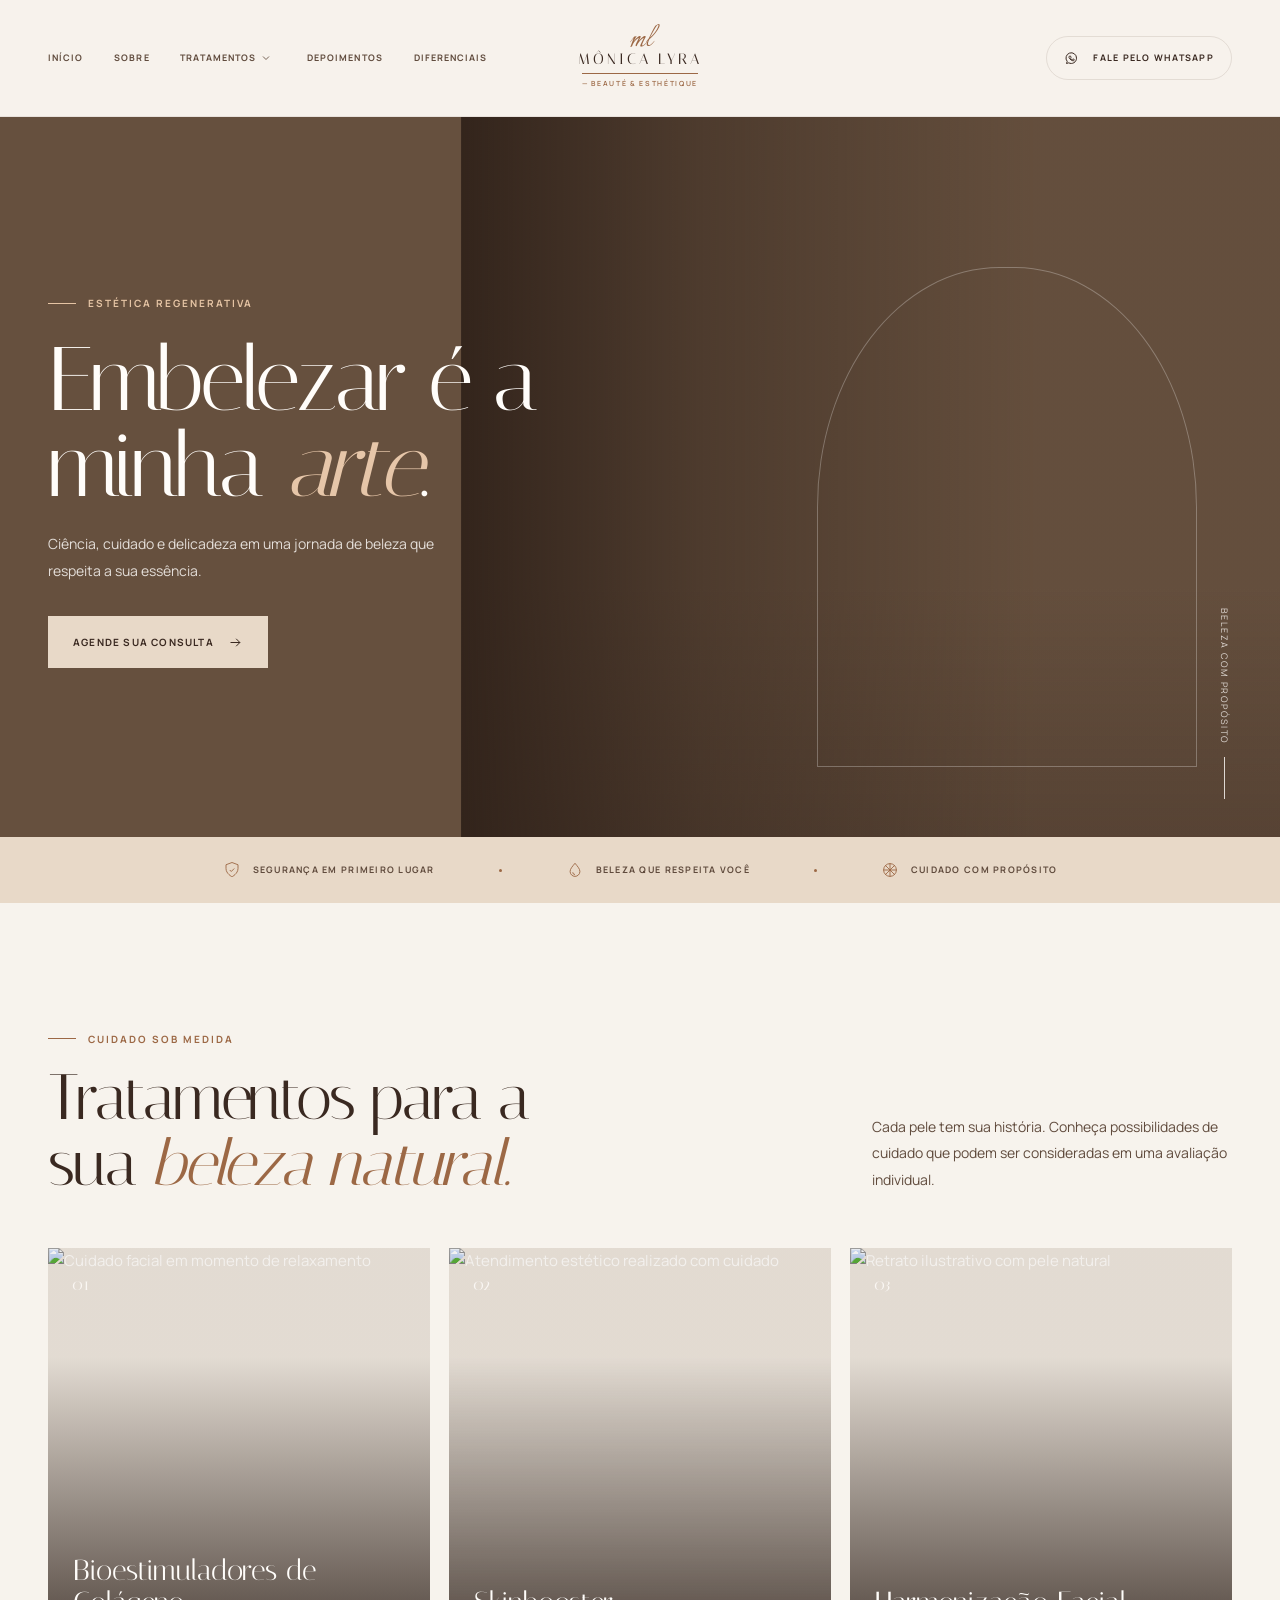
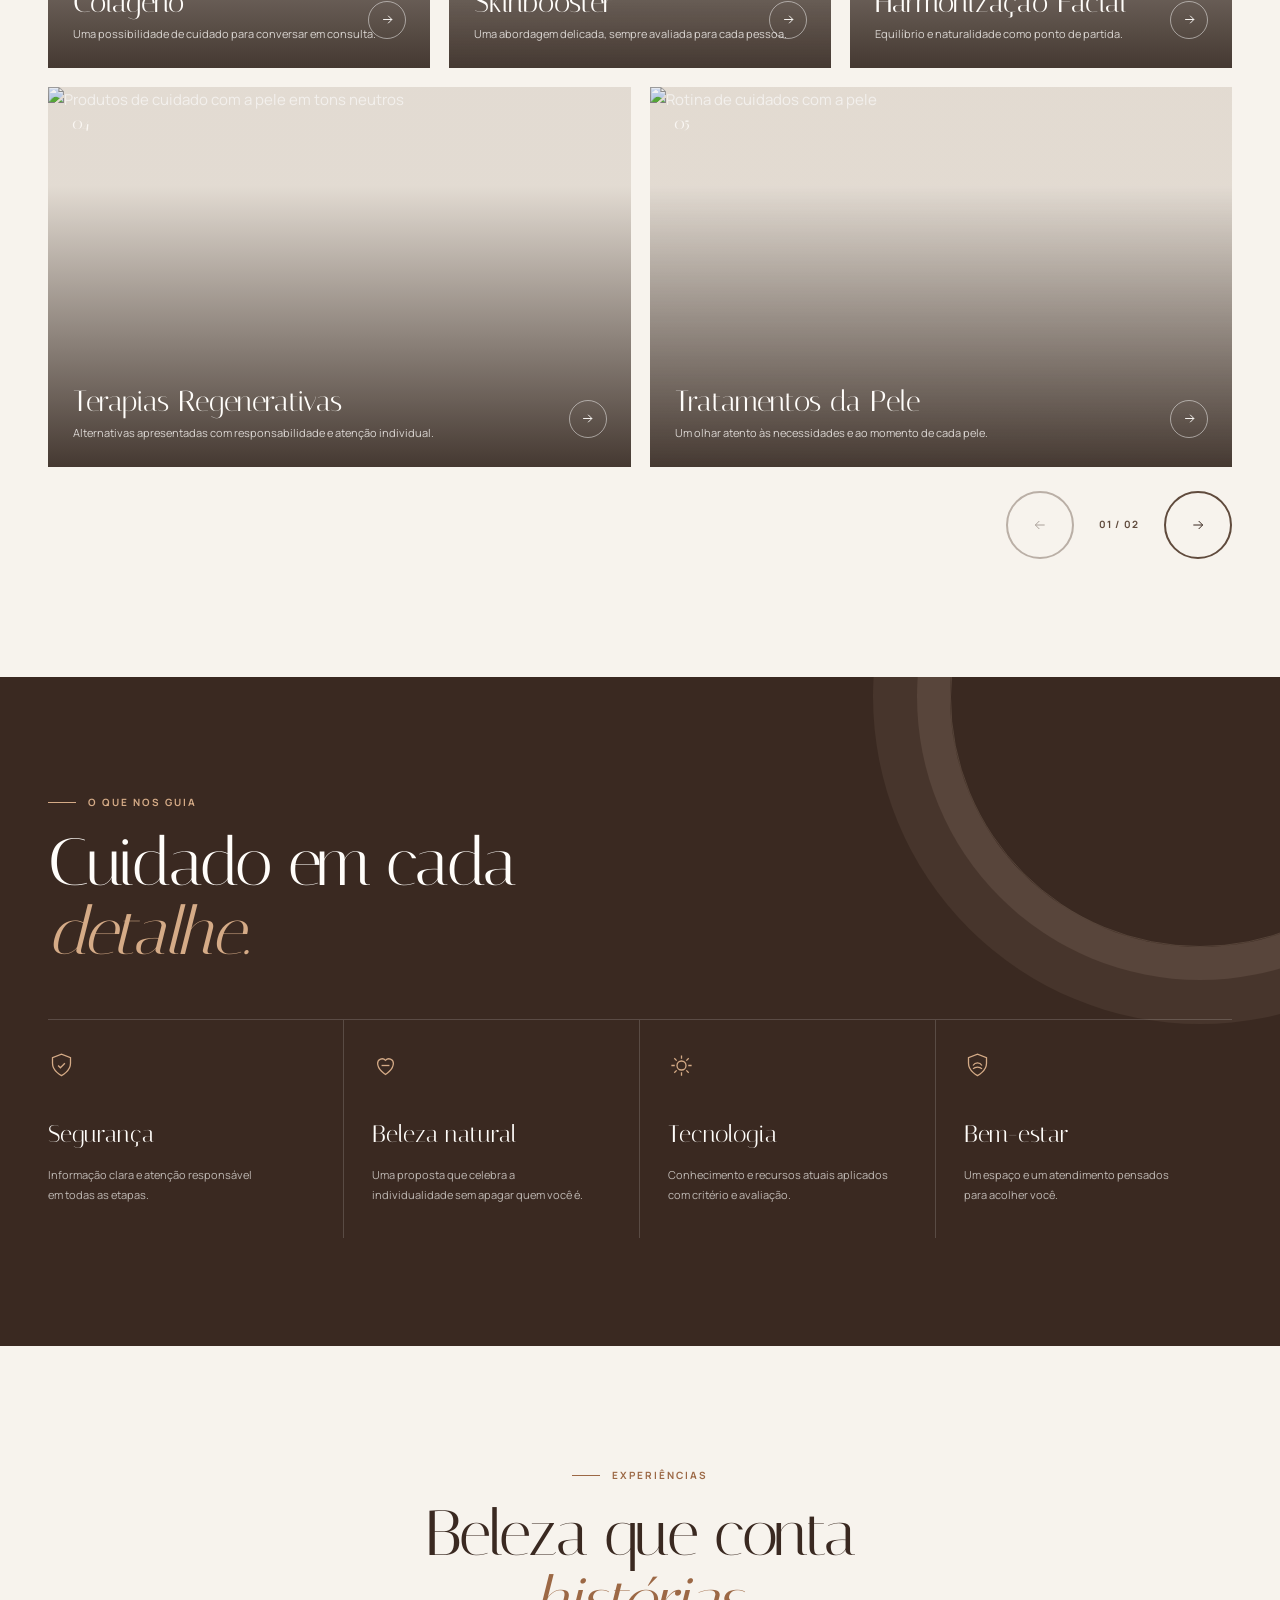
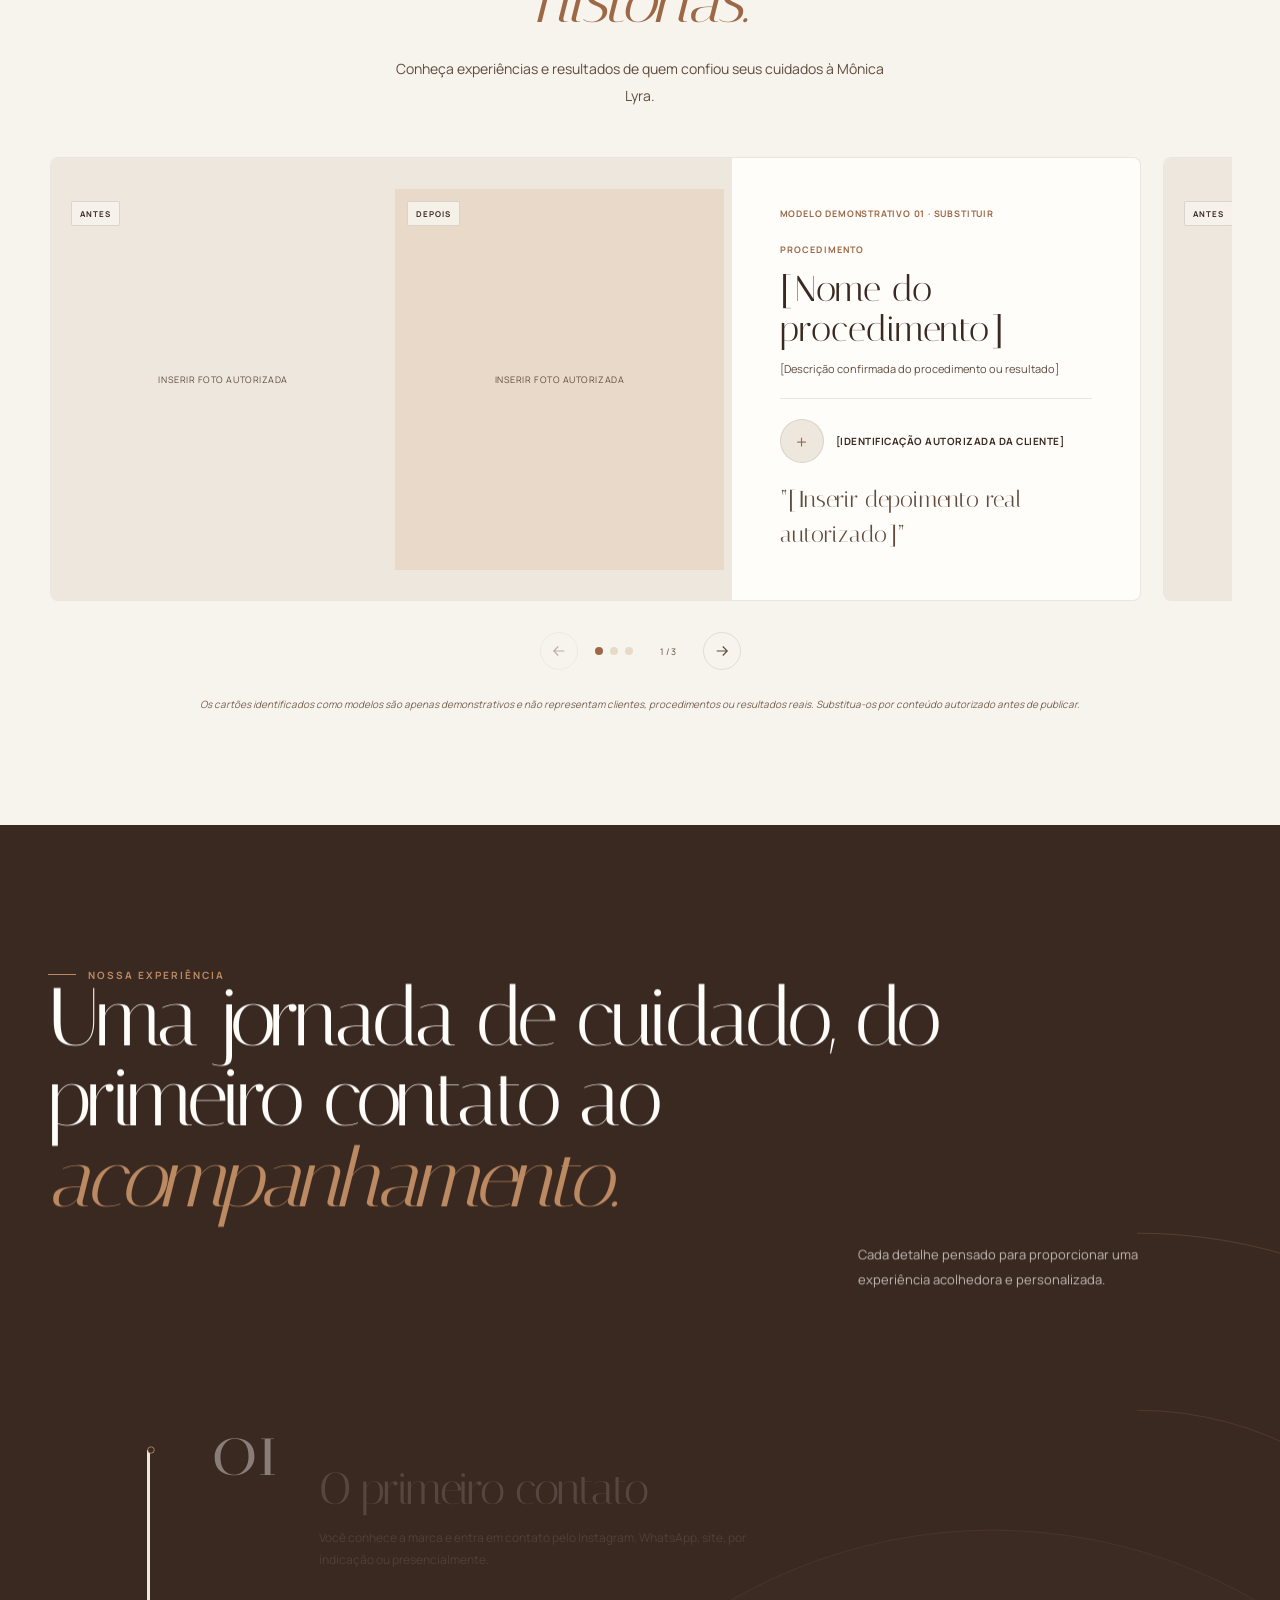
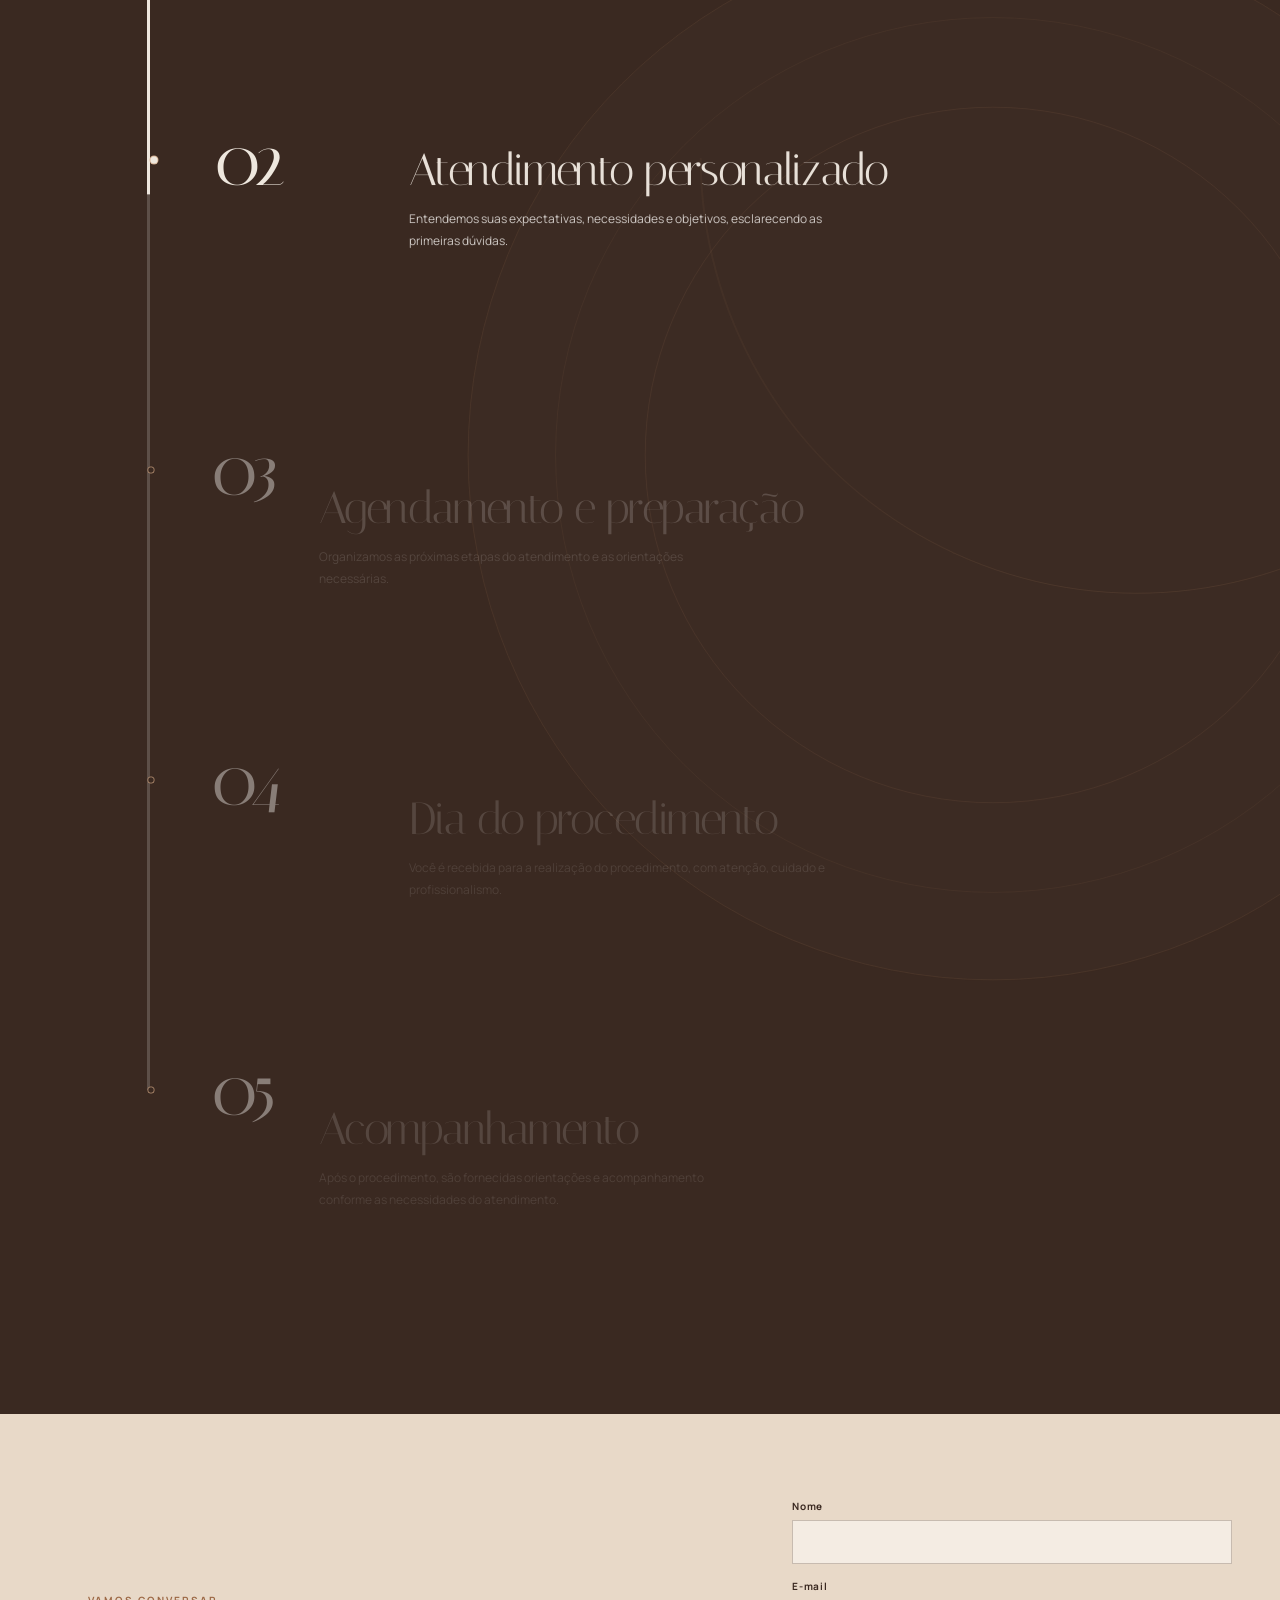
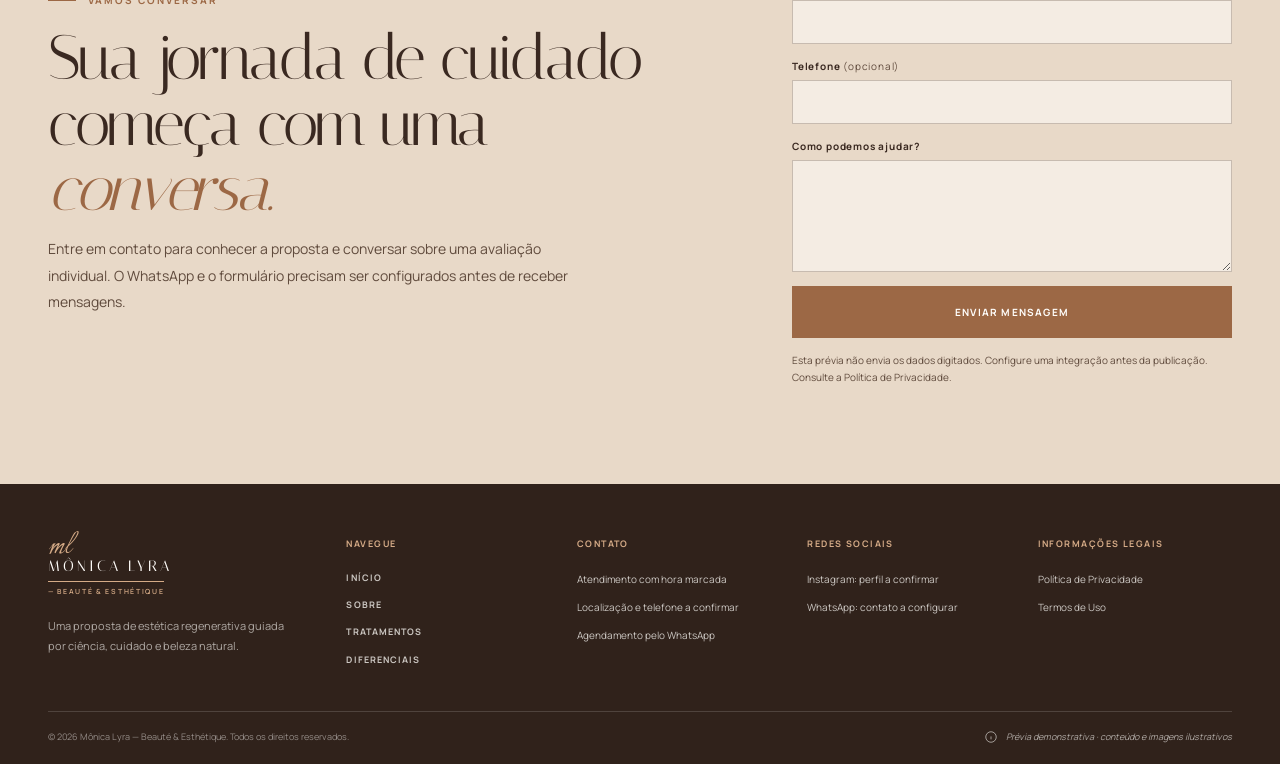
==== commit c748b4e2: "up" ====
--- a/index.html
+++ b/index.html
@@ -24,16 +24,16 @@
         href="https://fonts.googleapis.com/css2?family=DM+Sans:wght@400;500;600;700&family=Italiana&family=Italianno&family=Manrope:wght@400;500;600;700&display=swap"
         rel="stylesheet">
     <link rel="stylesheet" href="https://cdn.jsdelivr.net/npm/swiper@11.2.10/swiper-bundle.min.css">
-    <link rel="stylesheet" href="assets/css/style.css?v=journey-parallax-20261109-8">
+    <link rel="stylesheet" href="assets/css/style.css?v=journey-parallax-20261110-2">
     <link rel="stylesheet" href="assets/css/components.css">
-    <link rel="stylesheet" href="assets/css/responsive.css?v=journey-parallax-20261109-8">
+    <link rel="stylesheet" href="assets/css/responsive.css?v=journey-parallax-20261110-2">
     <script defer src="assets/js/main.js"></script>
     <script defer src="assets/js/navigation.js"></script>
     <script defer src="https://cdn.jsdelivr.net/npm/swiper@11.2.10/swiper-bundle.min.js"></script>
     <script defer src="assets/js/treatments-carousel.js"></script>
     <script defer src="assets/js/treatments.js"></script>
-    <script defer src="assets/js/experiences-carousel.js"></script>
-    <script defer src="assets/js/procedure-journey.js?v=journey-parallax-20261109-8"></script>
+    <script defer src="assets/js/experiences-carousel.js?v=journey-motion-20261110-1"></script>
+    <script defer src="assets/js/procedure-journey.js?v=journey-parallax-20261110-2"></script>
     <script defer src="assets/js/animations.js"></script>
     <script defer src="assets/js/forms.js"></script>
 </head>
--- a/assets/css/style.css
+++ b/assets/css/style.css
@@ -533,14 +533,6 @@
 
 
 
-@media (prefers-reduced-motion: reduce) {
-    .about-visual img {
-        transition-duration: 1.3s;
-    }
-}
-
-
-
 .about-stamp {
     position: absolute;
     z-index: 2;
@@ -594,28 +586,59 @@
 .about-credentials {
     margin-top: clamp(72px, 9vw, 120px);
     padding-top: clamp(38px, 5vw, 64px);
-    border-top: .5px solid var(--line);
+    padding-bottom: clamp(48px, 6vw, 76px);
+    background:
+        radial-gradient(circle at 88% 12%,
+            transparent 0 170px,
+            rgba(231, 205, 182, .16) 171px 172px,
+            transparent 173px 210px,
+            rgba(231, 205, 182, .1) 211px 212px,
+            transparent 213px 250px,
+            rgba(231, 205, 182, .07) 251px 252px,
+            transparent 253px),
+        var(--ink);
+    box-shadow: 0 0 0 100vmax var(--ink);
+    clip-path: inset(0 -100vmax);
+    color: var(--white);
 }
 
 
 
 .about-credentials-heading {
-    max-width: 680px;
-    margin-bottom: 38px;
+    display: grid;
+    max-width: 940px;
+    grid-template-columns: minmax(0, 1.1fr) minmax(280px, .9fr);
+    align-items: end;
+    column-gap: clamp(36px, 7vw, 92px);
+    margin-bottom: 46px;
+}
+
+.about-credentials-heading .eyebrow {
+    grid-column: 1 / -1;
+    color: #d5ab87;
 }
 
 
 
 .about-credentials-heading .display {
-    margin-bottom: 16px;
+    margin: 18px 0 0;
+    color: var(--white);
     font-size: clamp(38px, 4.2vw, 54px);
 }
 
+.about-credentials-heading .display em {
+    color: #d5ab87;
+}
+
 
 
 .about-credentials-heading .copy {
-    max-width: 560px;
-    margin: 0;
+    grid-column: 1 / -1;
+    max-width: 760px;
+    margin: 20px 0 0;
+    color: rgba(255, 253, 250, .72);
+    font-size: 12px;
+    line-height: 1.9;
 }
 
 
@@ -629,7 +652,8 @@
 
 .about-credential {
     min-width: 0;
-    padding: 0 clamp(24px, 4vw, 56px) 0 0;
+    padding: 23px clamp(24px, 4vw, 56px) 0 0;
+    border-top: .5px solid rgba(255, 255, 255, .2);
 }
 
 
@@ -637,14 +661,14 @@
 .about-credential+.about-credential {
     padding-right: 0;
     padding-left: clamp(24px, 4vw, 56px);
-    border-left: .5px solid var(--line);
+    border-left: .5px solid rgba(255, 255, 255, .16);
 }
 
 
 
 .about-credential-title {
-    margin: 0 0 22px;
-    color: var(--bronze);
+    margin: 0 0 17px;
+    color: #d5ab87;
     font-family: var(--serif);
     font-size: 30px;
     font-weight: 400;
@@ -655,29 +679,34 @@
 
 .about-credential-years {
     display: flex;
-    min-height: 82px;
-    flex-direction: column;
-    justify-content: center;
-    margin-bottom: 18px;
-    padding-block: 12px;
-    border-block: .5px solid var(--line);
+    min-height: 76px;
+    align-items: baseline;
+    justify-content: space-between;
+    gap: 12px;
+    margin-bottom: 14px;
+    padding: 12px 15px;
+    border-block: .5px solid rgba(255, 255, 255, .16);
+    background: linear-gradient(100deg, rgba(255, 253, 250, .08), rgba(255, 253, 250, 0));
 }
 
 
 
 .about-credential-value {
+    color: var(--white);
     font-family: var(--serif);
     font-size: clamp(28px, 3.2vw, 40px);
     line-height: 1.1;
+    white-space: nowrap;
 }
 
 
 
 .about-credential-label {
-    margin-top: 4px;
-    color: var(--ink-soft);
+    margin-left: auto;
+    color: rgba(255, 253, 250, .62);
     font-size: 9px;
     letter-spacing: .1em;
+    text-align: right;
     text-transform: uppercase;
 }
 
@@ -691,13 +720,14 @@
 
 .about-credential-detail {
     padding-block: 13px;
-    border-bottom: .5px solid var(--line);
+    border-bottom: .5px solid rgba(255, 255, 255, .14);
 }
 
 
 
 .about-credential-detail dt {
     margin-bottom: 4px;
+    color: #d5ab87;
     font-size: 10px;
     font-weight: 700;
     letter-spacing: .06em;
@@ -708,9 +738,17 @@
 
 .about-credential-detail dd {
     margin: 0;
-    color: var(--ink-soft);
-    font-size: 11px;
-    line-height: 1.7;
+    color: rgba(255, 253, 250, .78);
+    font-size: 12px;
+    line-height: 1.75;
+}
+
+.about-credential:last-child .about-credential-detail:last-child {
+    margin-top: 8px;
+    padding: 15px 16px;
+    border: 0;
+    border-left: 1px solid #d5ab87;
+    background: rgba(255, 253, 250, .08);
 }
 
 
@@ -893,18 +931,6 @@
 
 
 
-@media (prefers-reduced-motion: reduce) {
-
-    .about-accordion-icon::before,
-    .about-accordion-icon::after,
-    .about-accordion-panel,
-    .about-accordion-content {
-        transition: none;
-    }
-}
-
-
-
 .demo-note {
     display: inline-flex;
     gap: 8px;
@@ -1110,6 +1136,8 @@
 
 .journey-heading-main {
     display: block;
+    transform: translate3d(0, var(--journey-heading-parallax, 0px), 0);
+    will-change: transform;
 }
 
 
@@ -1449,14 +1477,6 @@
 
 
 
-@media (prefers-reduced-motion: reduce) {
-    .experience-arrow {
-        transition: none;
-    }
-}
-
-
-
 .experience-empty[hidden],
 .experience-track[hidden],
 .experience-carousel-controls[hidden] {
--- a/assets/css/responsive.css
+++ b/assets/css/responsive.css
@@ -360,6 +360,20 @@
 
             .about-credentials-heading {
                 margin-bottom: 28px;
+                grid-template-columns: minmax(0, 1fr);
+                row-gap: 0;
+            }
+
+            .about-credentials-heading .eyebrow {
+                grid-column: auto;
+            }
+
+            .about-credentials-heading .display {
+                margin: 16px 0;
+            }
+
+            .about-credentials-heading .copy {
+                max-width: 600px;
             }
 
             .about-credentials-grid {
@@ -369,13 +383,28 @@
 
             .about-credential,
             .about-credential + .about-credential {
-                padding: 0;
+                padding: 20px 0 0;
                 border-left: 0;
+            }
+
+            .about-credential + .about-credential {
+                padding-top: 27px;
+                border-top-color: var(--line);
             }
 
             .about-credential-title {
                 margin-bottom: 16px;
                 font-size: 27px;
+            }
+
+            .about-credential-years {
+                min-height: 70px;
+                padding-inline: 12px;
+            }
+
+            .about-credential-label {
+                max-width: 118px;
+                font-size: 8px;
             }
 
             .differentials {
@@ -637,52 +666,3 @@
                 width: 100%;
             }
         }
-
-        @media (prefers-reduced-motion: reduce) {
-            .motion-ready .journey .reveal {
-                opacity: 1;
-                transform: none;
-            }
-
-            .journey .reveal,
-            .journey-list::after,
-            .journey-marker,
-            .journey-step-copy,
-            .journey-step-title {
-                transition: none;
-            }
-
-            .journey-artwork {
-                transform: translateY(-50%);
-            }
-
-            .journey-parallax-layer {
-                will-change: auto;
-            }
-
-            .journey-parallax-layer--rings {
-                transform: translate(
-                    calc(var(--journey-parallax-rings-x, 0px) * .65),
-                    calc(var(--journey-parallax-rings, 0px) * .65)
-                );
-            }
-
-            .journey-parallax-layer--arcs {
-                transform: translate(
-                    calc(var(--journey-parallax-arcs-x, 0px) * .65),
-                    calc(var(--journey-parallax-arcs, 0px) * .65)
-                );
-            }
-
-            .journey-parallax-layer--details {
-                transform: translate(
-                    calc(var(--journey-parallax-details-x, 0px) * .65),
-                    calc(var(--journey-parallax-details, 0px) * .65)
-                );
-            }
-
-            .journey-step-copy {
-                transform: translate3d(0, calc(var(--journey-step-offset, 20px) * .25), 0);
-                will-change: auto;
-            }
-        }
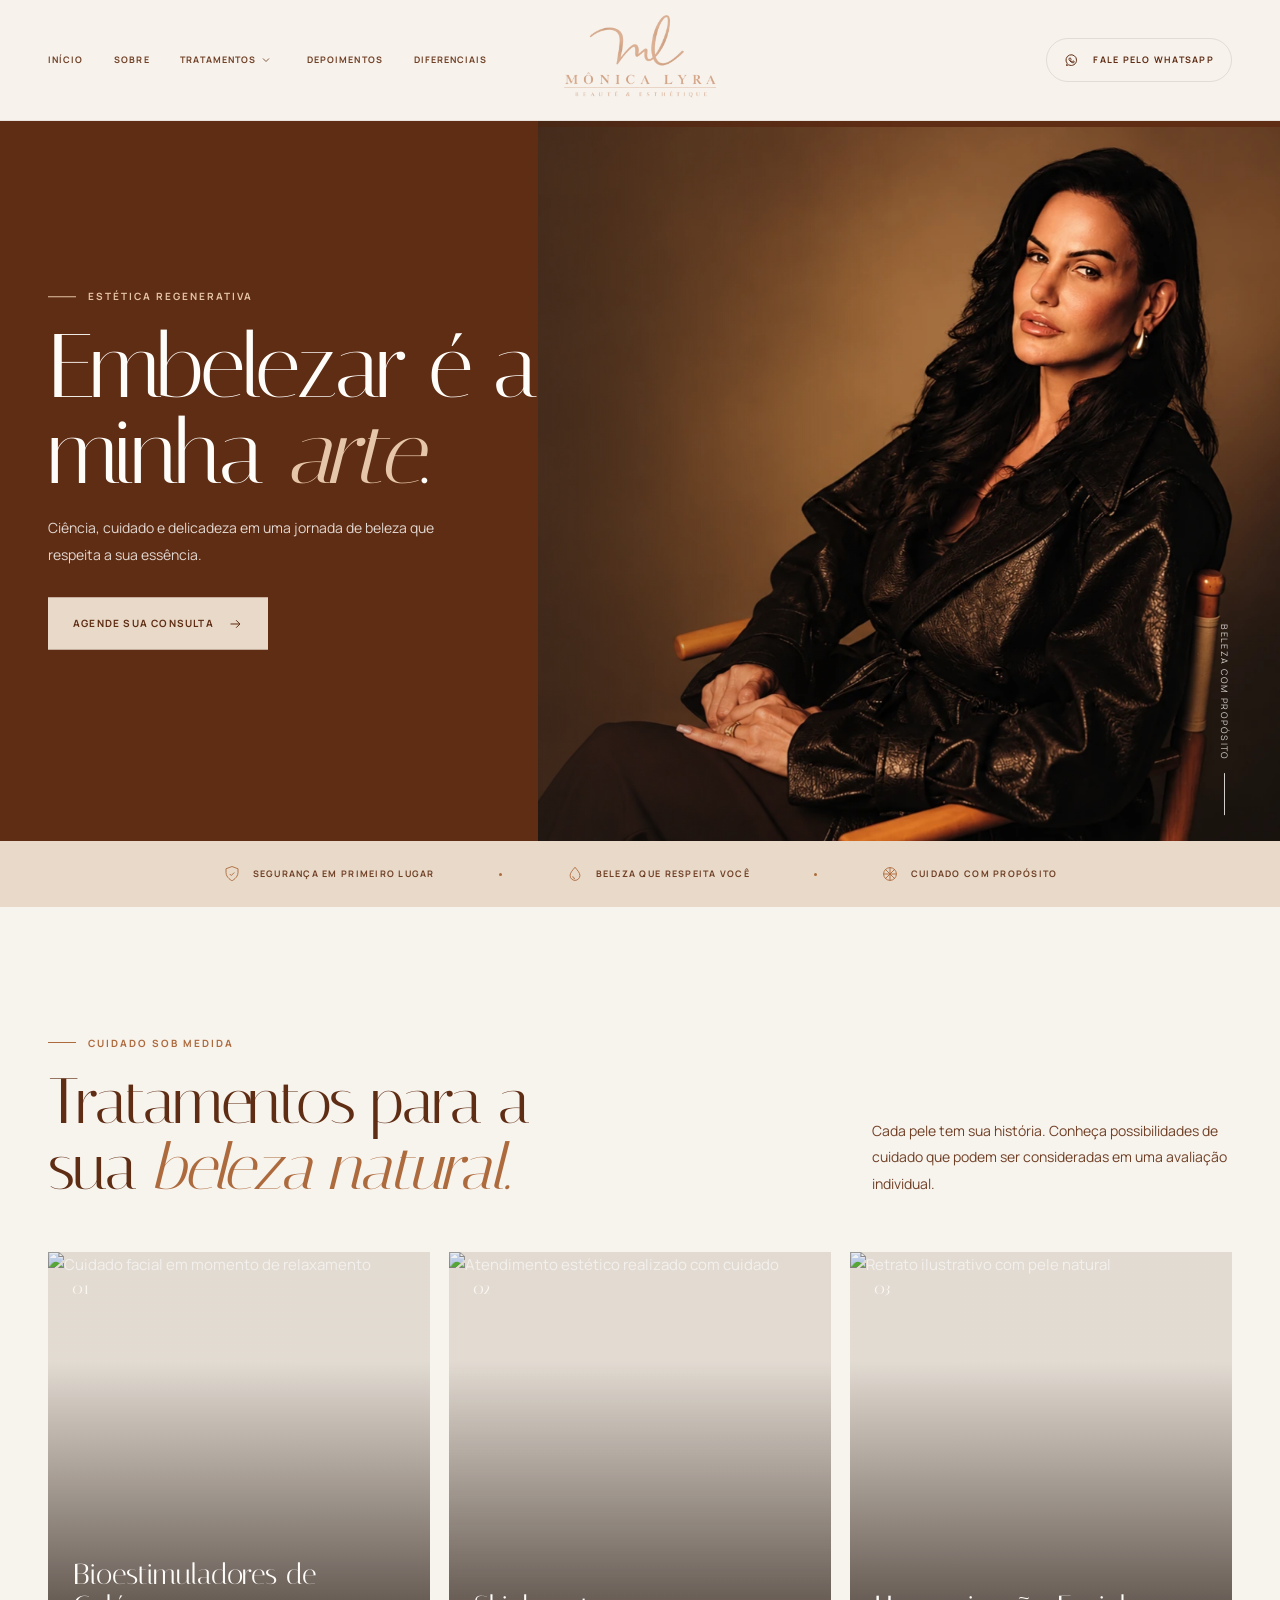
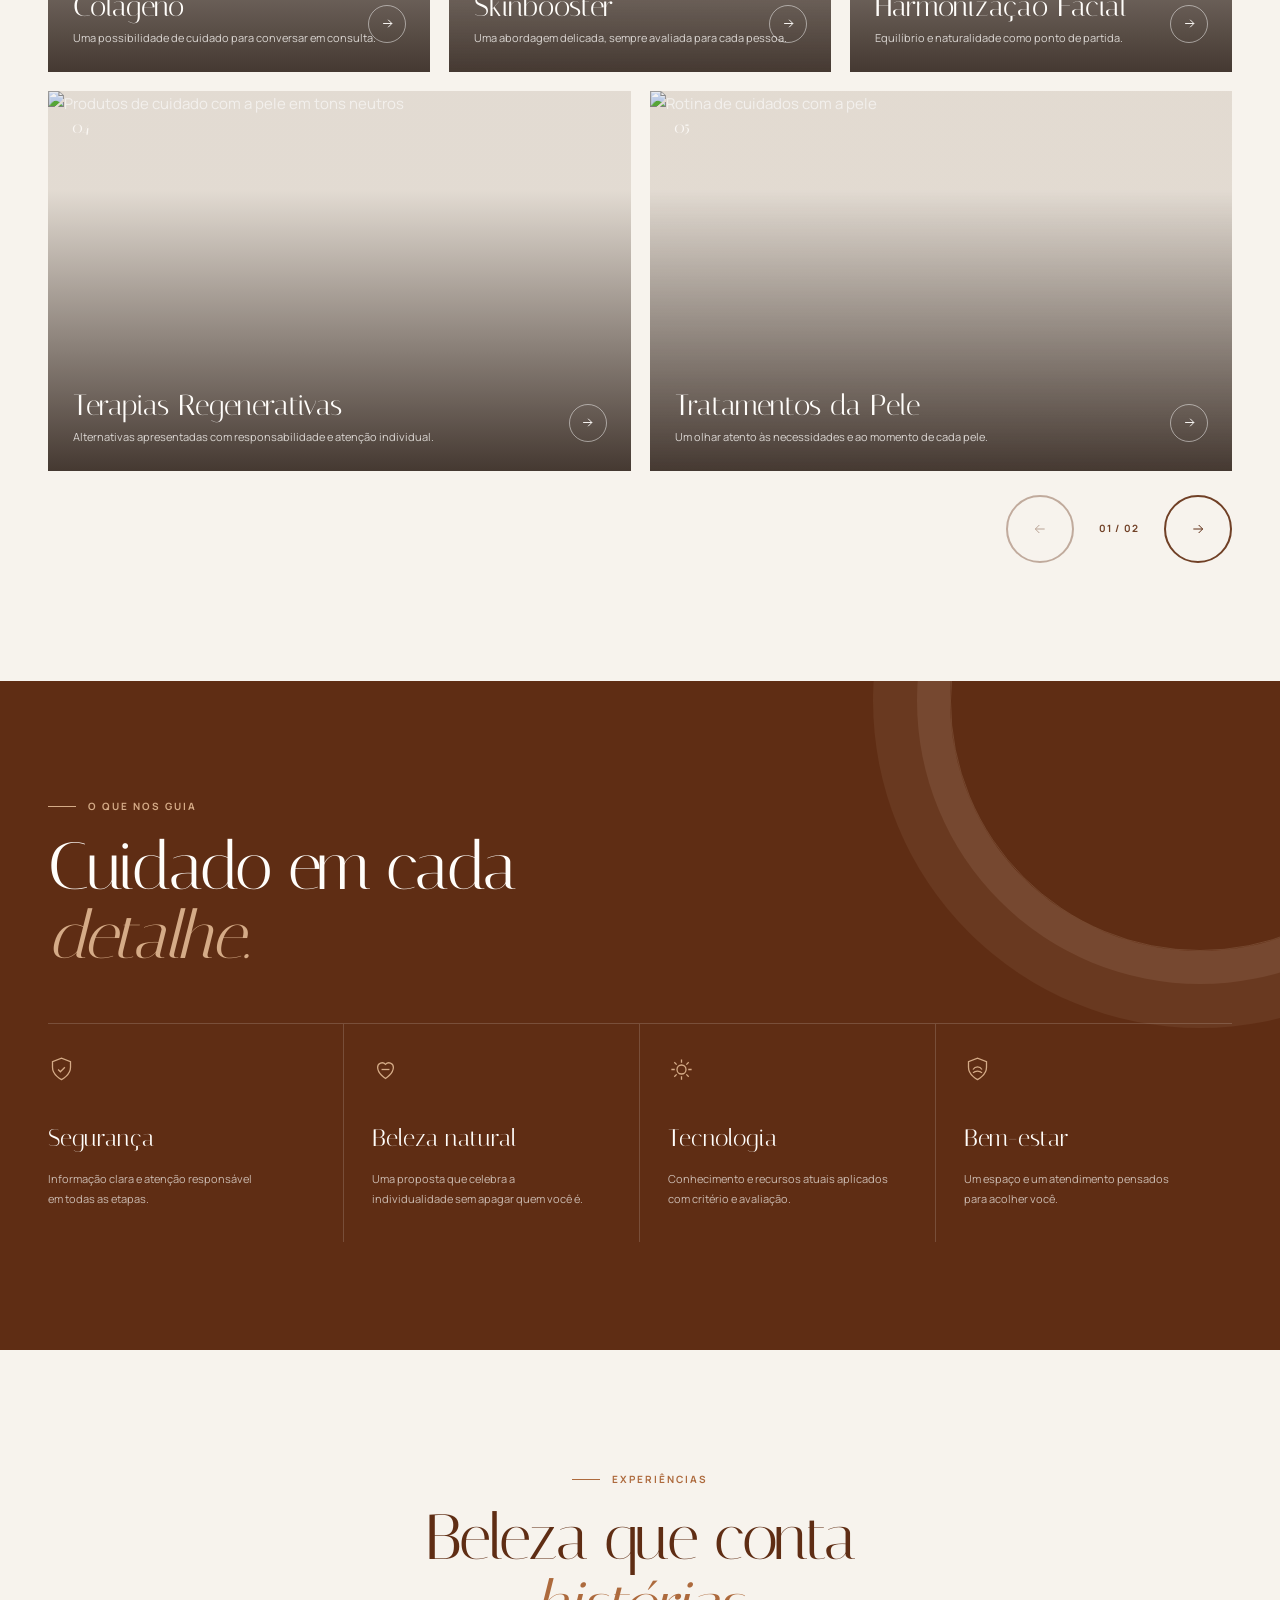
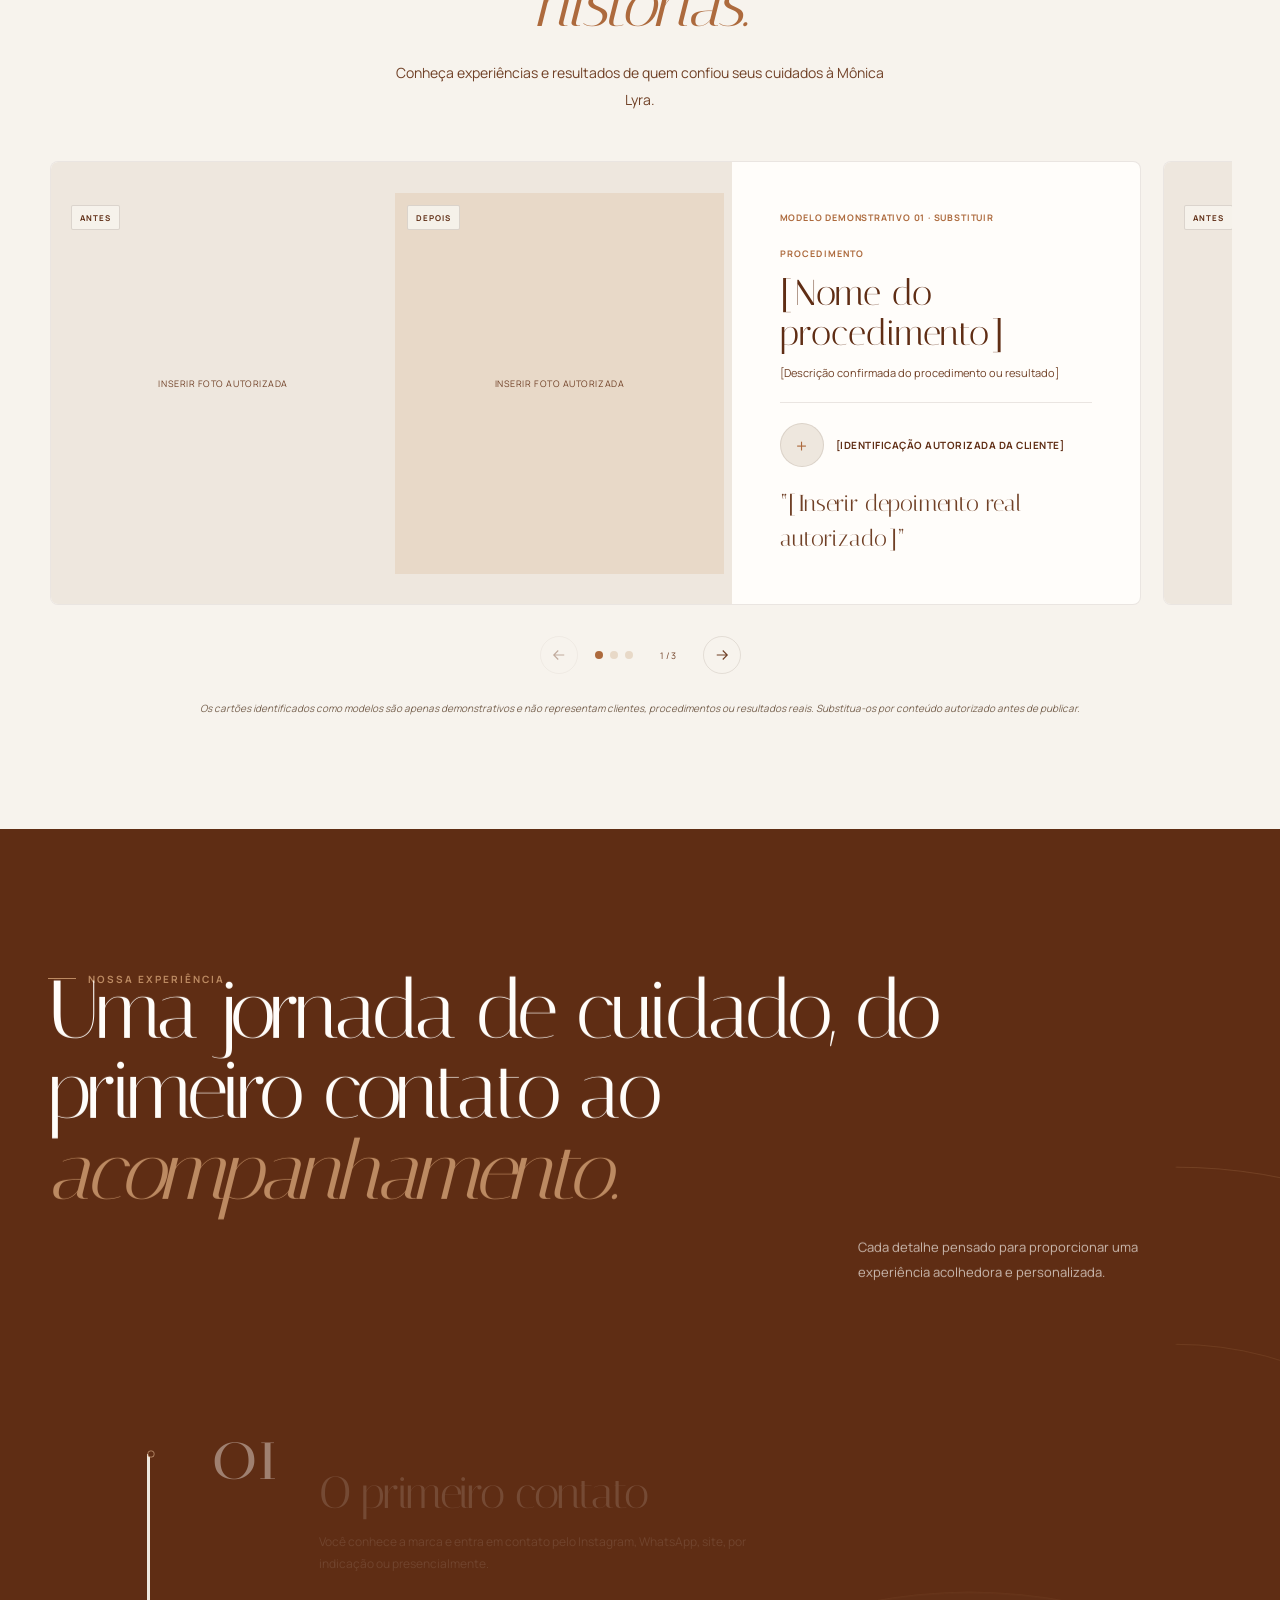
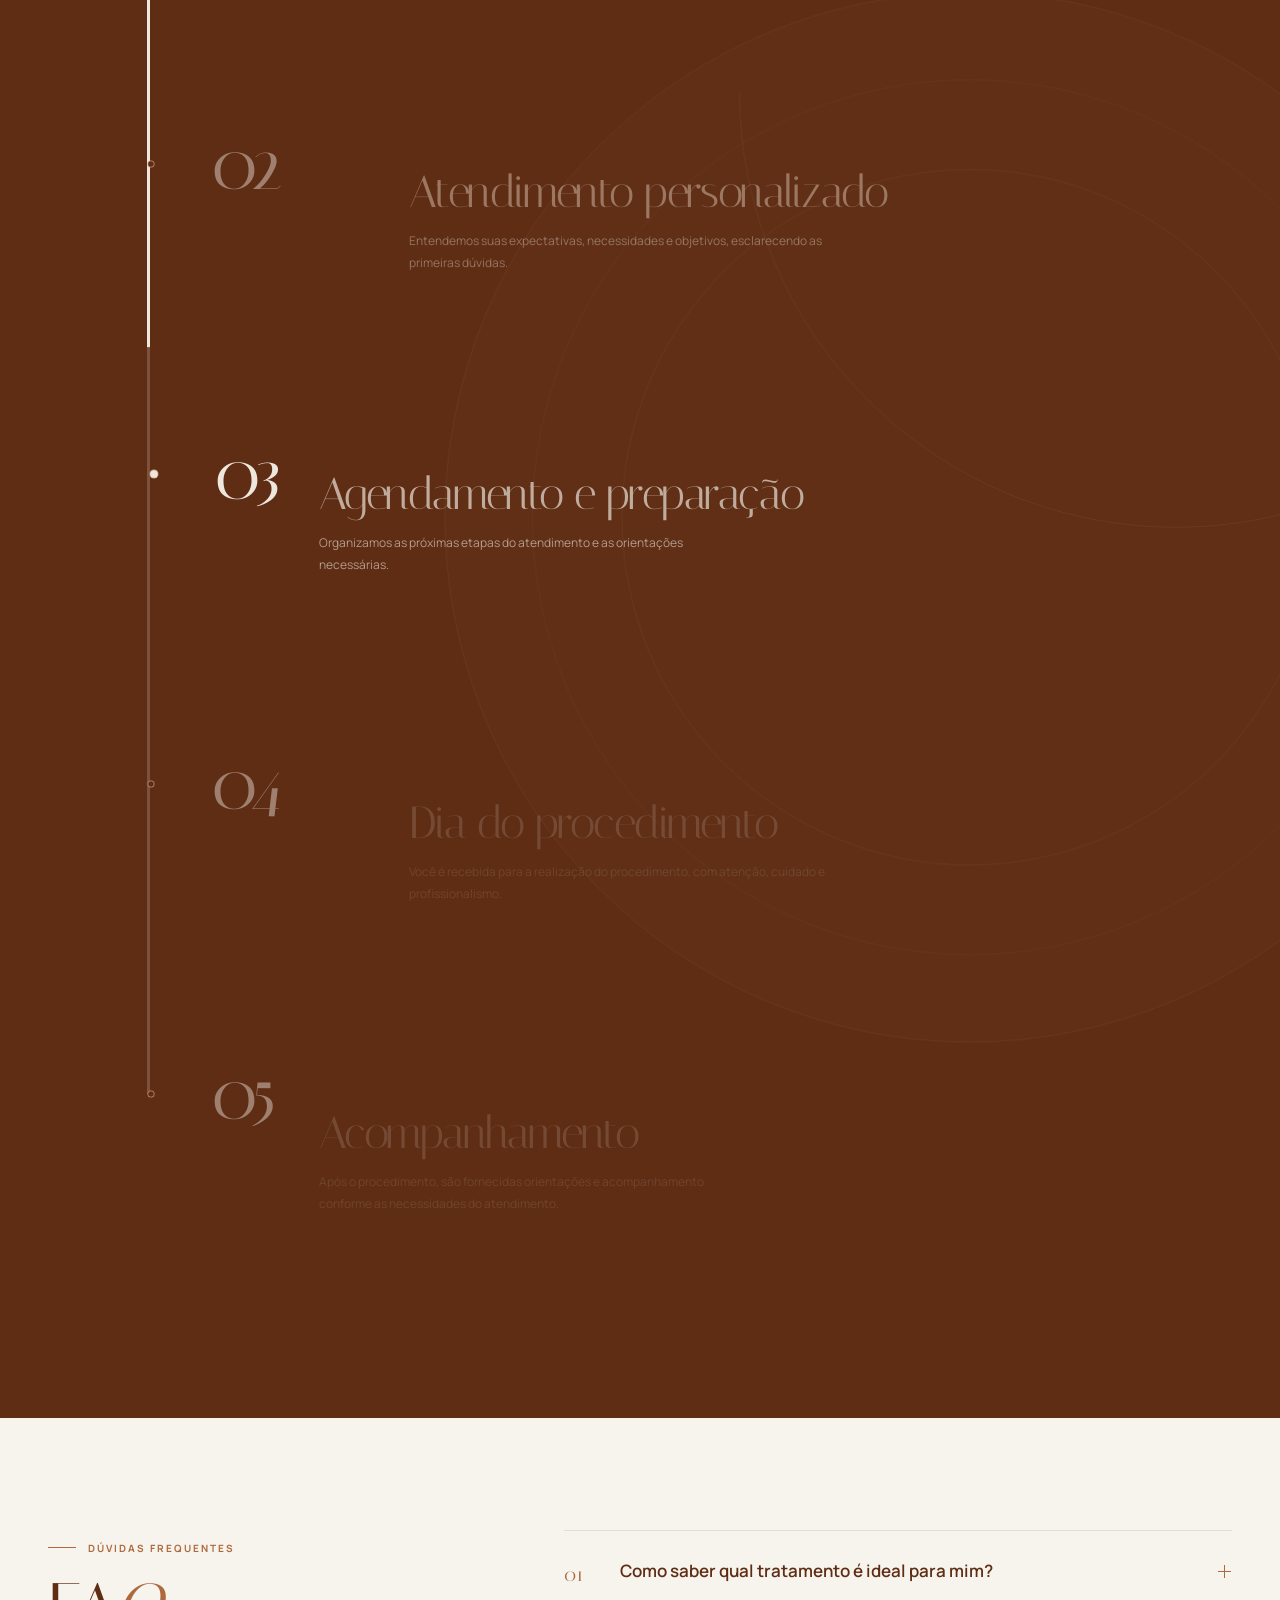
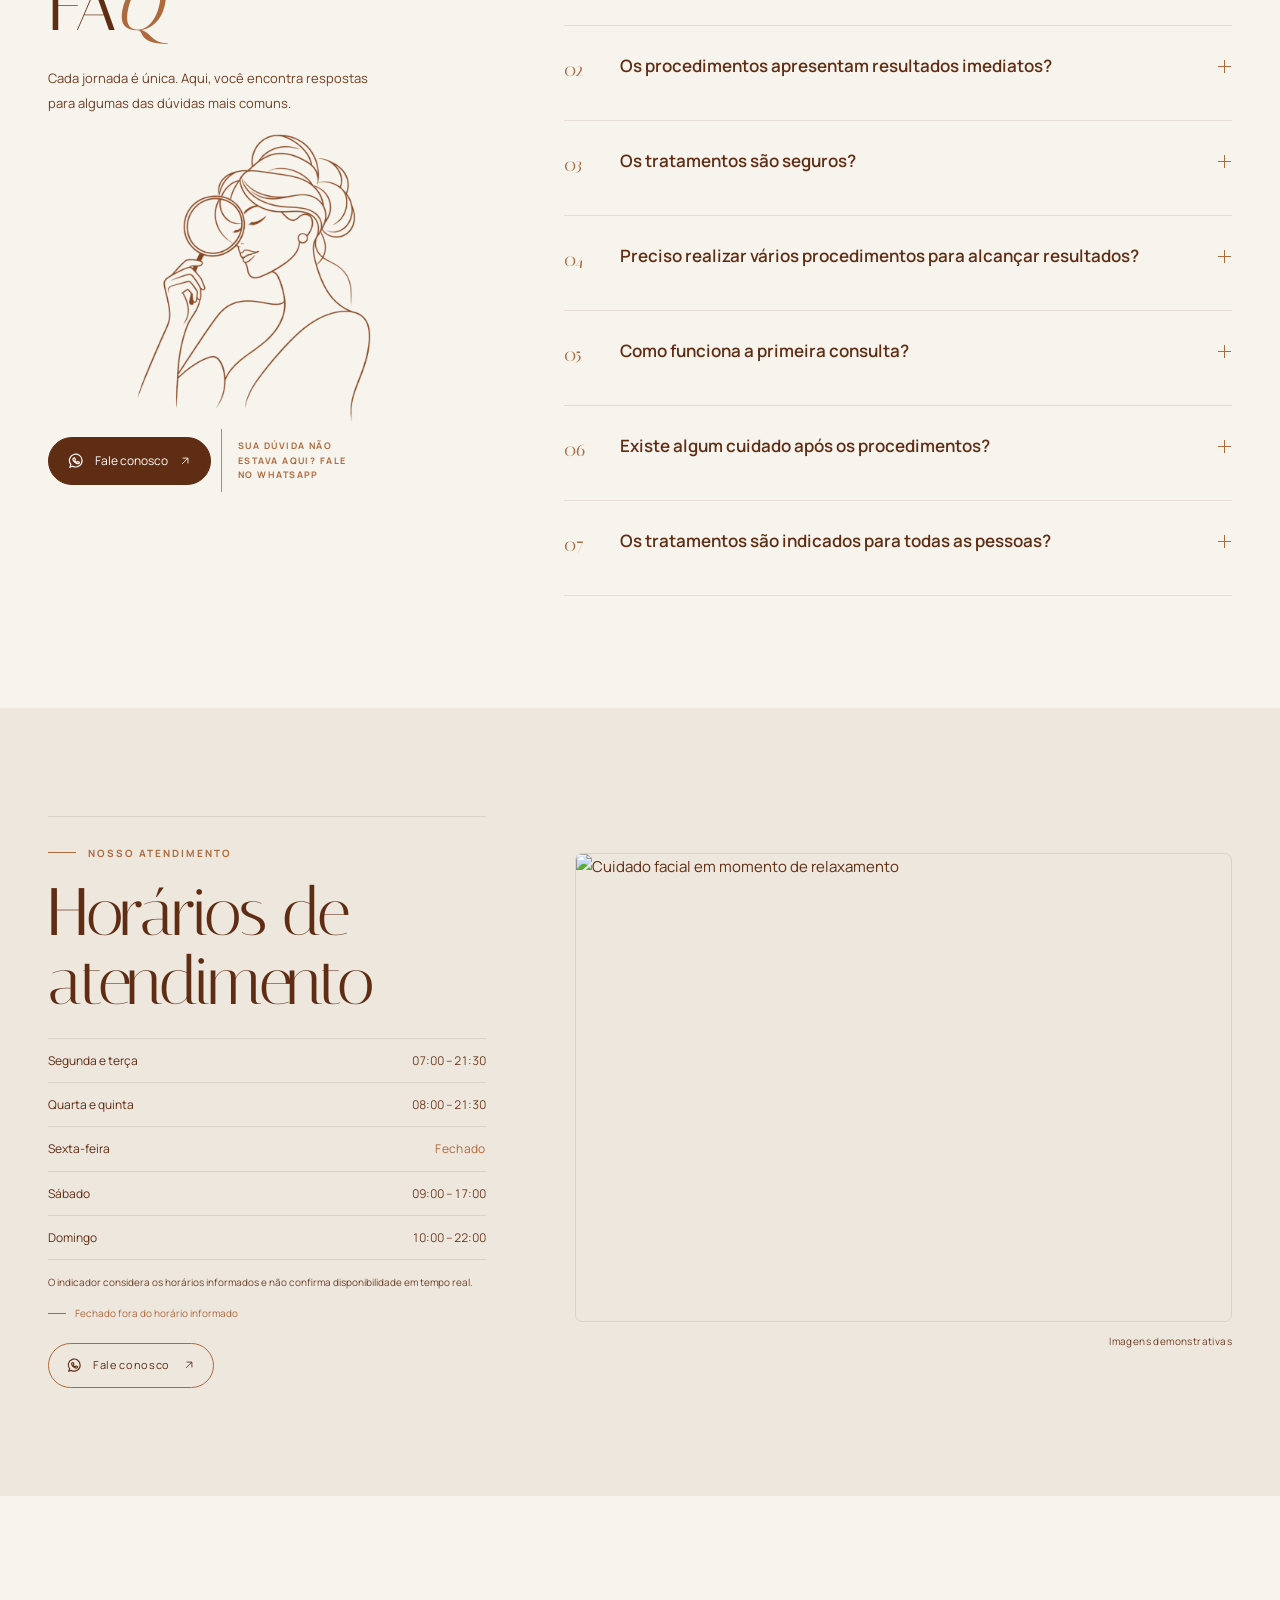
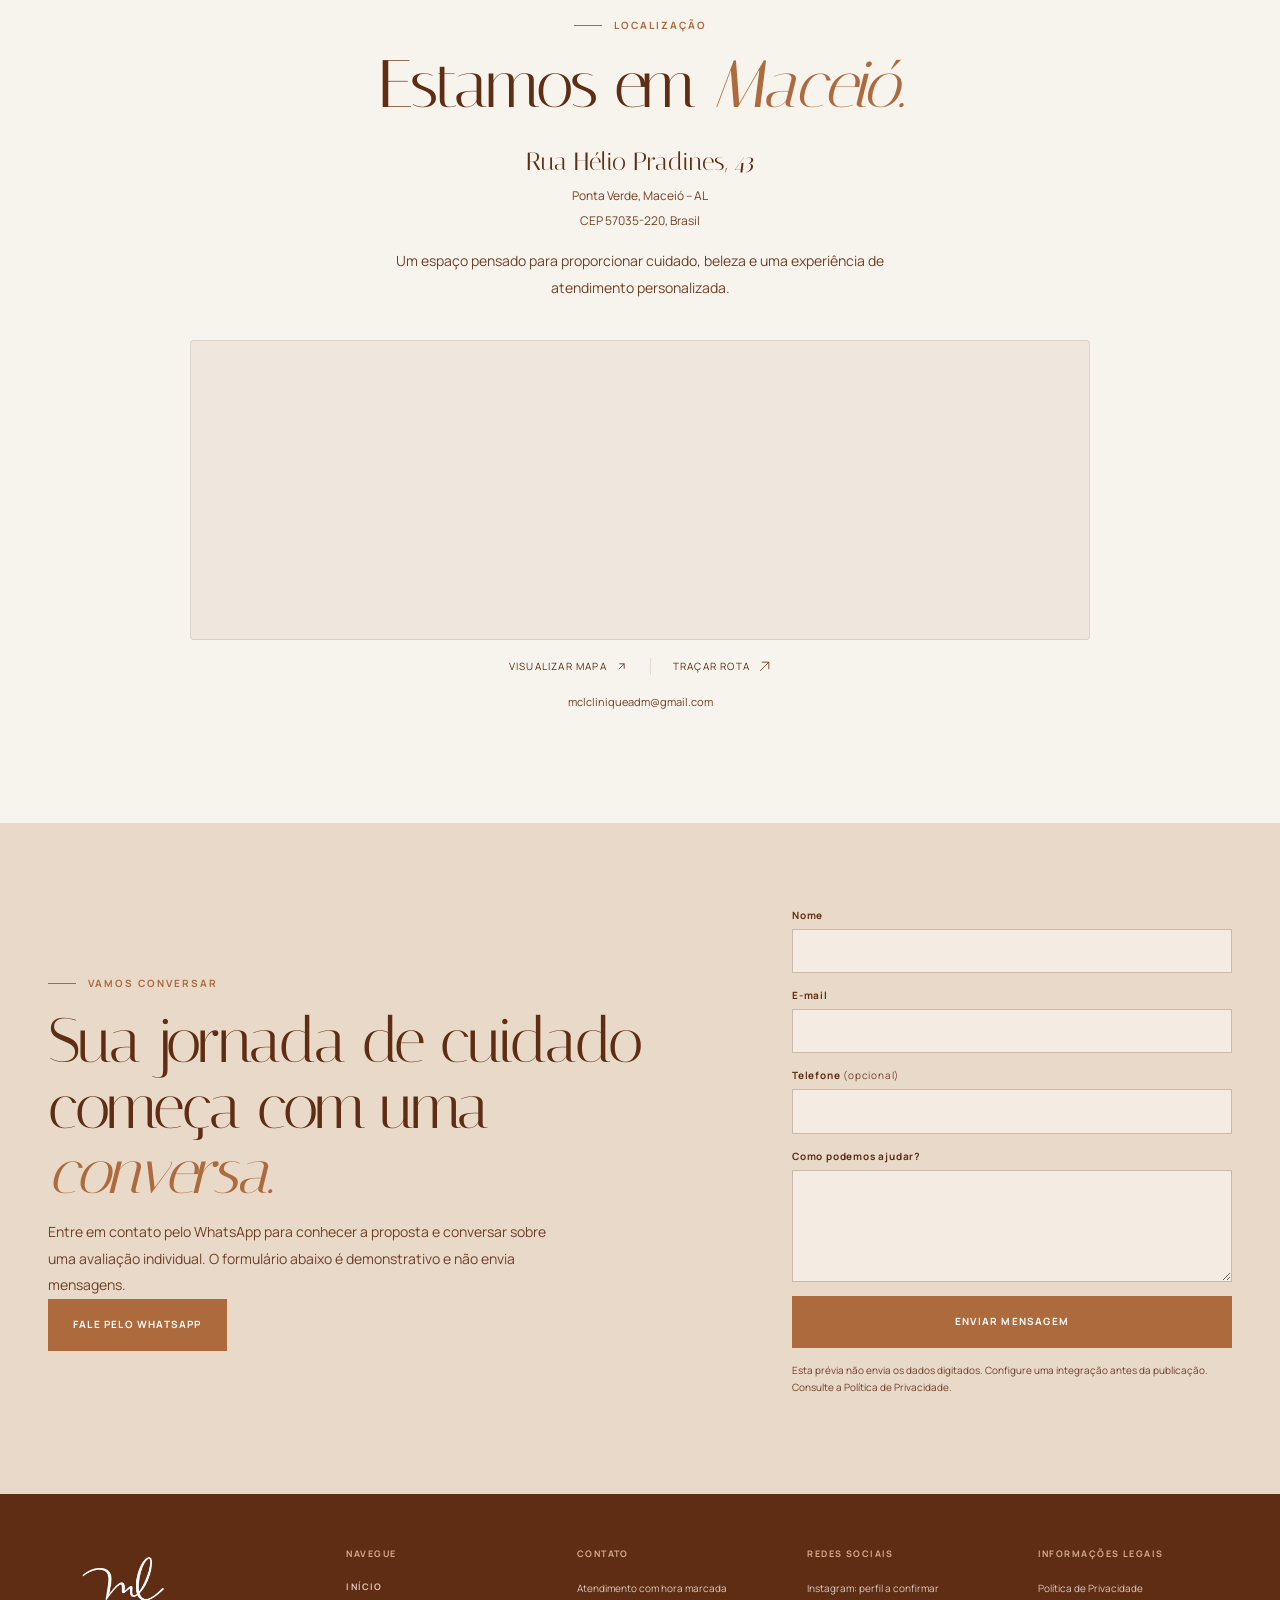
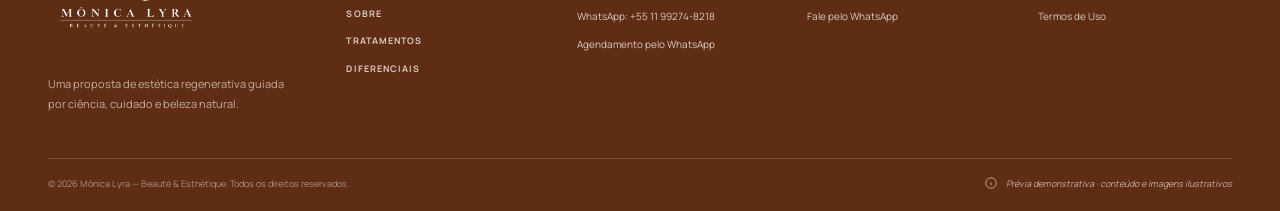
==== commit 036e420b: "up" ====
--- a/index.html
+++ b/index.html
@@ -24,9 +24,9 @@
         href="https://fonts.googleapis.com/css2?family=DM+Sans:wght@400;500;600;700&family=Italiana&family=Italianno&family=Manrope:wght@400;500;600;700&display=swap"
         rel="stylesheet">
     <link rel="stylesheet" href="https://cdn.jsdelivr.net/npm/swiper@11.2.10/swiper-bundle.min.css">
-    <link rel="stylesheet" href="assets/css/style.css?v=journey-parallax-20261110-2">
+    <link rel="stylesheet" href="assets/css/style.css?v=hero-parallax-20261114-3">
     <link rel="stylesheet" href="assets/css/components.css">
-    <link rel="stylesheet" href="assets/css/responsive.css?v=journey-parallax-20261110-2">
+    <link rel="stylesheet" href="assets/css/responsive.css?v=faq-20261111-1">
     <script defer src="assets/js/main.js"></script>
     <script defer src="assets/js/navigation.js"></script>
     <script defer src="https://cdn.jsdelivr.net/npm/swiper@11.2.10/swiper-bundle.min.js"></script>
@@ -34,7 +34,10 @@
     <script defer src="assets/js/treatments.js"></script>
     <script defer src="assets/js/experiences-carousel.js?v=journey-motion-20261110-1"></script>
     <script defer src="assets/js/procedure-journey.js?v=journey-parallax-20261110-2"></script>
-    <script defer src="assets/js/animations.js"></script>
+    <script defer src="assets/js/faq-accordion.js"></script>
+    <script defer src="assets/js/location-hours.js?v=hours-gallery-1"></script>
+    <script defer src="assets/js/hours-carousel.js?v=hours-carousel-3"></script>
+    <script defer src="assets/js/animations.js?v=hero-parallax-20261114-5"></script>
     <script defer src="assets/js/forms.js"></script>
 </head>
 
@@ -73,9 +76,8 @@
            
             </nav>
             <a class="brand" href="#inicio" aria-label="MÔNICA LYRA — BEAUTÉ & ESTHÉTIQUE, início">
-                <span class="brand-monogram" aria-hidden="true">ml</span>
-                <span class="brand-name">Mônica Lyra</span>
-                <span class="brand-caption">— Beauté &amp; Esthétique</span>
+                <img class="brand-logo" src="imagens/logo-monica-lyra.png"
+                    alt="Logo Mônica Lyra Beauté" decoding="async">
             </a>
             <div class="header-action">
                 <a class="button button--outline" href="#contato" data-whatsapp-link>
@@ -92,8 +94,9 @@
 
     <main id="conteudo">
         <section class="hero" id="inicio" aria-labelledby="hero-title">
-            <div class="hero-photo" role="img"
-                aria-label="Imagem ilustrativa de cuidado facial em ambiente de estética"></div>
+            <div class="hero-photo" aria-hidden="true">
+                <img src="imagens/monica-hero.webp" alt="" fetchpriority="high" decoding="async">
+            </div>
             <div class="wrap hero-inner">
                 <div class="hero-content reveal">
                     <span class="eyebrow">Estética regenerativa</span>
@@ -569,13 +572,260 @@
             </div>
         </section>
 
+        <section class="faq" id="perguntas-frequentes" aria-labelledby="faq-title">
+            <div class="wrap">
+                <div class="faq-aside">
+                    <div class="faq-heading">
+                        <div>
+                            <span class="eyebrow">Dúvidas frequentes</span>
+                            <h2 class="display" id="faq-title">FA<em>Q</em></h2>
+                        </div>
+                        <p class="copy">Cada jornada é única. Aqui, você encontra respostas para algumas das dúvidas mais comuns.</p>
+                    </div>
+                    <img class="faq-illustration" src="imagens/faq-mulher-lupa.png"
+                        alt="Ilustração de uma mulher elegante segurando uma lupa">
+                    <div class="faq-contact">
+                        <a class="faq-contact-link"
+                            href="#contato" data-whatsapp-link>
+                            <svg viewBox="0 0 24 24" fill="none" stroke="currentColor" stroke-width="1.6"
+                                aria-hidden="true">
+                                <path d="M20 11.5a8.4 8.4 0 0 1-12.4 7.4L4 20l1.1-3.4A8.4 8.4 0 1 1 20 11.5Z" />
+                                <path
+                                    d="M8.8 8.5c.3-.6.5-.6.8-.6h.4c.2 0 .4.1.5.4l.7 1.6c.1.2.1.4-.1.6l-.6.7c-.2.2-.2.4 0 .7.5.8 1.3 1.5 2.1 1.9.2.1.4.1.6-.1l.8-.9c.2-.2.4-.2.6-.1l1.5.7c.3.1.4.3.4.5 0 .3-.1.8-.4 1.1-.4.4-1.1.7-1.8.6-.8-.1-1.8-.5-2.9-1.2-1.3-.8-2.4-2.1-2.8-2.8-.5-.8-.8-1.7-.7-2.3.1-.4.4-.8.9-1Z" />
+                            </svg>
+                            <span>Fale conosco</span>
+                            <svg class="faq-contact-arrow" viewBox="0 0 24 24" fill="none" stroke="currentColor"
+                                stroke-width="1.5" aria-hidden="true">
+                                <path d="M7 17 17 7M8 7h9v9" />
+                            </svg>
+                        </a>
+                        <span class="faq-contact-note">Sua dúvida não estava aqui? Fale no WhatsApp</span>
+                    </div>
+                </div>
+                <div class="faq-list" data-faq-accordion>
+                    <article class="faq-item">
+                        <span class="faq-index" aria-hidden="true">01</span>
+                        <button class="faq-trigger" id="faq-question-01" type="button" aria-expanded="false"
+                            aria-controls="faq-answer-01">
+                            <span>Como saber qual tratamento é ideal para mim?</span>
+                            <span class="faq-icon" aria-hidden="true"></span>
+                        </button>
+                        <div class="faq-panel" id="faq-answer-01" role="region" aria-labelledby="faq-question-01"
+                            aria-hidden="true" inert>
+                            <div class="faq-answer">
+                                <p>Cada pessoa possui características, necessidades e objetivos diferentes. Por isso, o primeiro passo é uma avaliação individualizada, na qual conversamos sobre suas expectativas e identificamos as possibilidades de cuidado mais adequadas.</p>
+                            </div>
+                        </div>
+                    </article>
+                    <article class="faq-item">
+                        <span class="faq-index" aria-hidden="true">02</span>
+                        <button class="faq-trigger" id="faq-question-02" type="button" aria-expanded="false"
+                            aria-controls="faq-answer-02">
+                            <span>Os procedimentos apresentam resultados imediatos?</span>
+                            <span class="faq-icon" aria-hidden="true"></span>
+                        </button>
+                        <div class="faq-panel" id="faq-answer-02" role="region" aria-labelledby="faq-question-02"
+                            aria-hidden="true" inert>
+                            <div class="faq-answer">
+                                <p>Isso depende do tratamento realizado. Algumas abordagens podem apresentar mudanças perceptíveis em menos tempo, enquanto outras atuam de maneira gradual. Cada organismo responde de forma particular, e os resultados não podem ser garantidos.</p>
+                            </div>
+                        </div>
+                    </article>
+                    <article class="faq-item">
+                        <span class="faq-index" aria-hidden="true">03</span>
+                        <button class="faq-trigger" id="faq-question-03" type="button" aria-expanded="false"
+                            aria-controls="faq-answer-03">
+                            <span>Os tratamentos são seguros?</span>
+                            <span class="faq-icon" aria-hidden="true"></span>
+                        </button>
+                        <div class="faq-panel" id="faq-answer-03" role="region" aria-labelledby="faq-question-03"
+                            aria-hidden="true" inert>
+                            <div class="faq-answer">
+                                <p>A segurança começa com uma avaliação criteriosa, indicação adequada e esclarecimento sobre técnicas, produtos, possíveis efeitos e cuidados necessários. Cada procedimento deve respeitar as características e o histórico individual.</p>
+                            </div>
+                        </div>
+                    </article>
+                    <article class="faq-item">
+                        <span class="faq-index" aria-hidden="true">04</span>
+                        <button class="faq-trigger" id="faq-question-04" type="button" aria-expanded="false"
+                            aria-controls="faq-answer-04">
+                            <span>Preciso realizar vários procedimentos para alcançar resultados?</span>
+                            <span class="faq-icon" aria-hidden="true"></span>
+                        </button>
+                        <div class="faq-panel" id="faq-answer-04" role="region" aria-labelledby="faq-question-04"
+                            aria-hidden="true" inert>
+                            <div class="faq-answer">
+                                <p>Não necessariamente. A proposta é compreender suas necessidades e construir um planejamento individualizado. Nem sempre realizar mais procedimentos significa obter melhores resultados. O cuidado deve ter propósito e respeitar sua naturalidade.</p>
+                            </div>
+                        </div>
+                    </article>
+                    <article class="faq-item">
+                        <span class="faq-index" aria-hidden="true">05</span>
+                        <button class="faq-trigger" id="faq-question-05" type="button" aria-expanded="false"
+                            aria-controls="faq-answer-05">
+                            <span>Como funciona a primeira consulta?</span>
+                            <span class="faq-icon" aria-hidden="true"></span>
+                        </button>
+                        <div class="faq-panel" id="faq-answer-05" role="region" aria-labelledby="faq-question-05"
+                            aria-hidden="true" inert>
+                            <div class="faq-answer">
+                                <p>É um momento de escuta, avaliação e orientação. Conversamos sobre suas expectativas, analisamos as características da pele ou da região a ser tratada e apresentamos as possibilidades, quando houver indicação.</p>
+                            </div>
+                        </div>
+                    </article>
+                    <article class="faq-item">
+                        <span class="faq-index" aria-hidden="true">06</span>
+                        <button class="faq-trigger" id="faq-question-06" type="button" aria-expanded="false"
+                            aria-controls="faq-answer-06">
+                            <span>Existe algum cuidado após os procedimentos?</span>
+                            <span class="faq-icon" aria-hidden="true"></span>
+                        </button>
+                        <div class="faq-panel" id="faq-answer-06" role="region" aria-labelledby="faq-question-06"
+                            aria-hidden="true" inert>
+                            <div class="faq-answer">
+                                <p>Sim. Os cuidados variam conforme a técnica utilizada e são orientados individualmente. Seguir as recomendações profissionais é importante para uma recuperação adequada e para o acompanhamento dos resultados.</p>
+                            </div>
+                        </div>
+                    </article>
+                    <article class="faq-item">
+                        <span class="faq-index" aria-hidden="true">07</span>
+                        <button class="faq-trigger" id="faq-question-07" type="button" aria-expanded="false"
+                            aria-controls="faq-answer-07">
+                            <span>Os tratamentos são indicados para todas as pessoas?</span>
+                            <span class="faq-icon" aria-hidden="true"></span>
+                        </button>
+                        <div class="faq-panel" id="faq-answer-07" role="region" aria-labelledby="faq-question-07"
+                            aria-hidden="true" inert>
+                            <div class="faq-answer">
+                                <p>Não. Cada procedimento possui indicações, limitações e possíveis contraindicações. Por isso, a avaliação individual é indispensável antes de qualquer decisão.</p>
+                            </div>
+                        </div>
+                    </article>
+                </div>
+            </div>
+        </section>
+
+        <section class="hours-section" id="horarios-atendimento" aria-labelledby="hours-title">
+            <div class="wrap">
+                <div class="hours-layout">
+                    <div class="hours-content">
+                        <header class="hours-heading">
+                            <span class="eyebrow">Nosso atendimento</span>
+                            <h2 class="display" id="hours-title">Horários de atendimento</h2>
+                        </header>
+                        <dl class="hours-list">
+                            <div class="hours-row">
+                                <dt>Segunda e terça</dt>
+                                <dd><time datetime="07:00">07:00</time> – <time datetime="21:30">21:30</time></dd>
+                            </div>
+                            <div class="hours-row">
+                                <dt>Quarta e quinta</dt>
+                                <dd><time datetime="08:00">08:00</time> – <time datetime="21:30">21:30</time></dd>
+                            </div>
+                            <div class="hours-row hours-row--closed">
+                                <dt>Sexta-feira</dt>
+                                <dd>Fechado</dd>
+                            </div>
+                            <div class="hours-row">
+                                <dt>Sábado</dt>
+                                <dd><time datetime="09:00">09:00</time> – <time datetime="17:00">17:00</time></dd>
+                            </div>
+                            <div class="hours-row">
+                                <dt>Domingo</dt>
+                                <dd><time datetime="10:00">10:00</time> – <time datetime="22:00">22:00</time></dd>
+                            </div>
+                        </dl>
+                        <p class="hours-note">O indicador considera os horários informados e não confirma disponibilidade em tempo real.</p>
+                        <p class="hours-status" data-opening-status data-state="unknown" role="status"
+                            aria-live="polite">
+                            <span data-opening-status-text>Horários sujeitos à confirmação</span>
+                        </p>
+                        <a class="hours-contact-link"
+                            href="#contato" data-whatsapp-link>
+                            <svg viewBox="0 0 24 24" fill="none" stroke="currentColor" stroke-width="1.6"
+                                aria-hidden="true">
+                                <path d="M20 11.5a8.4 8.4 0 0 1-12.4 7.4L4 20l1.1-3.4A8.4 8.4 0 1 1 20 11.5Z" />
+                                <path
+                                    d="M8.8 8.5c.3-.6.5-.6.8-.6h.4c.2 0 .4.1.5.4l.7 1.6c.1.2.1.4-.1.6l-.6.7c-.2.2-.2.4 0 .7.5.8 1.3 1.5 2.1 1.9.2.1.4.1.6-.1l.8-.9c.2-.2.4-.2.6-.1l1.5.7c.3.1.4.3.4.5 0 .3-.1.8-.4 1.1-.4.4-1.1.7-1.8.6-.8-.1-1.8-.5-2.9-1.2-1.3-.8-2.4-2.1-2.8-2.8-.5-.8-.8-1.7-.7-2.3.1-.4.4-.8.9-1Z" />
+                            </svg>
+                            <span>Fale conosco</span>
+                            <svg class="hours-contact-arrow" viewBox="0 0 24 24" fill="none" stroke="currentColor"
+                                stroke-width="1.5" aria-hidden="true">
+                                <path d="M7 17 17 7M8 7h9v9" />
+                            </svg>
+                        </a>
+                    </div>
+                    <div class="hours-showcase" role="region" aria-label="Galeria ilustrativa de cuidados estéticos">
+                        <div class="hours-gallery-viewport" data-hours-carousel role="group"
+                            aria-label="Galeria ilustrativa de cuidados estéticos"
+                            aria-roledescription="apresentação de slides">
+                            <figure class="hours-gallery-slide is-active" aria-hidden="false">
+                                <img src="https://images.unsplash.com/photo-1616394584738-fc6e612e71b9?auto=format&amp;fit=crop&amp;w=760&amp;q=82"
+                                    alt="Cuidado facial em momento de relaxamento" loading="lazy" decoding="async">
+                            </figure>
+                            <figure class="hours-gallery-slide" aria-hidden="true">
+                                <img src="https://images.unsplash.com/photo-1570172619644-dfd03ed5d881?auto=format&amp;fit=crop&amp;w=760&amp;q=82"
+                                    alt="Atendimento estético realizado com cuidado" loading="lazy" decoding="async">
+                            </figure>
+                            <figure class="hours-gallery-slide" aria-hidden="true">
+                                <img src="https://images.unsplash.com/photo-1596755389378-c31d21fd1273?auto=format&amp;fit=crop&amp;w=760&amp;q=82"
+                                    alt="Retrato ilustrativo com pele natural" loading="lazy" decoding="async">
+                            </figure>
+                        </div>
+                        <p class="hours-showcase-note">Imagens demonstrativas</p>
+                    </div>
+                </div>
+            </div>
+        </section>
+
+        <section class="location-section" id="localizacao" aria-labelledby="location-title">
+            <div class="wrap">
+                <header class="location-heading">
+                    <span class="eyebrow">Localização</span>
+                    <h2 class="display" id="location-title">Estamos em <em>Maceió.</em></h2>
+                    <address class="location-address">
+                        <strong>Rua Hélio Pradines, 43</strong>
+                        <span>Ponta Verde, Maceió – AL</span>
+                        <span>CEP 57035-220, Brasil</span>
+                    </address>
+                    <p class="copy location-copy">Um espaço pensado para proporcionar cuidado, beleza e uma experiência de atendimento personalizada.</p>
+                </header>
+                <div class="location-map">
+                    <iframe
+                        src="https://www.google.com/maps?q=Rua+H%C3%A9lio+Pradines%2C+43%2C+Ponta+Verde%2C+Macei%C3%B3+-+AL%2C+57035-220%2C+Brasil&amp;output=embed"
+                        title="Mapa da Rua Hélio Pradines, 43, Ponta Verde, Maceió"
+                        loading="lazy" referrerpolicy="no-referrer-when-downgrade" allowfullscreen></iframe>
+                </div>
+                <div class="location-links">
+                    <a href="https://www.google.com/maps/search/?api=1&amp;query=Rua%20H%C3%A9lio%20Pradines%2C%2043%2C%20Ponta%20Verde%2C%20Macei%C3%B3%20-%20AL%2C%2057035-220%2C%20Brasil"
+                        target="_blank" rel="noopener noreferrer">
+                        Visualizar mapa
+                        <svg viewBox="0 0 24 24" fill="none" stroke="currentColor" stroke-width="1.5"
+                            aria-hidden="true">
+                            <path d="M7 17 17 7M8 7h9v9" />
+                        </svg>
+                    </a>
+                    <a href="https://www.google.com/maps/dir/?api=1&amp;destination=Rua%20H%C3%A9lio%20Pradines%2C%2043%2C%20Ponta%20Verde%2C%20Macei%C3%B3%20-%20AL%2C%2057035-220%2C%20Brasil"
+                        target="_blank" rel="noopener noreferrer">
+                        Traçar rota
+                        <svg viewBox="0 0 24 24" fill="none" stroke="currentColor" stroke-width="1.5"
+                            aria-hidden="true">
+                            <path d="M4 20 20 4M7 4h13v13" />
+                        </svg>
+                    </a>
+                </div>
+                <a class="location-email" href="mailto:mclcliniqueadm@gmail.com">mclcliniqueadm@gmail.com</a>
+            </div>
+        </section>
+
         <section class="contact" id="contato" aria-labelledby="contact-title">
             <div class="wrap contact-inner reveal">
                 <div>
                     <span class="eyebrow">Vamos conversar</span>
                     <h2 class="display" id="contact-title">Sua jornada de cuidado começa com uma <em>conversa.</em></h2>
-                    <p class="copy">Entre em contato para conhecer a proposta e conversar sobre uma avaliação
-                        individual. O WhatsApp e o formulário precisam ser configurados antes de receber mensagens.</p>
+                    <p class="copy">Entre em contato pelo WhatsApp para conhecer a proposta e conversar sobre uma
+                        avaliação individual. O formulário abaixo é demonstrativo e não envia mensagens.</p>
+                    <a class="button" href="#contato" data-whatsapp-link>Fale pelo WhatsApp</a>
                 </div>
                 <form class="contact-form" id="contact-form" data-contact-form aria-labelledby="contact-title"
                     aria-describedby="contact-form-note">
@@ -613,9 +863,8 @@
             <div class="footer-top">
                 <div>
                     <a class="brand" href="#inicio" aria-label="MÔNICA LYRA — BEAUTÉ & ESTHÉTIQUE, início">
-                        <span class="brand-monogram" aria-hidden="true">ml</span>
-                        <span class="brand-name">Mônica Lyra</span>
-                        <span class="brand-caption">— Beauté &amp; Esthétique</span>
+                        <img class="brand-logo" src="imagens/logo-monica-lyra.png"
+                            alt="Logo Mônica Lyra Beauté" loading="lazy" decoding="async">
                     </a>
                     <p class="footer-brand-copy">Uma proposta de estética regenerativa guiada por ciência, cuidado e
                         beleza natural.</p>
@@ -630,13 +879,13 @@
                 <div class="footer-column">
                     <h3>Contato</h3>
                     <p>Atendimento com hora marcada</p>
-                    <p>Localização e telefone a confirmar</p>
+                    <p>WhatsApp: +55 11 99274-8218</p>
                     <a href="#contato" data-whatsapp-link>Agendamento pelo WhatsApp</a>
                 </div>
                 <div class="footer-column">
                     <h3>Redes sociais</h3>
                     <p>Instagram: perfil a confirmar</p>
-                    <a href="#contato" data-whatsapp-link>WhatsApp: contato a configurar</a>
+                    <a href="#contato" data-whatsapp-link>Fale pelo WhatsApp</a>
                 </div>
                 <div class="footer-column">
                     <h3>Informações legais</h3>
--- a/assets/css/style.css
+++ b/assets/css/style.css
@@ -1,7 +1,7 @@
 :root {
-    --ink: #3a2921;
-    --ink-soft: #604b3d;
-    --bronze: #9c6845;
+    --ink: #5F2D14;
+    --ink-soft: #704026;
+    --bronze: #ad6a3d;
     --bronze-light: #bc8a62;
     --sand: #e8d9c8;
     --rose: #d7b6a7;
@@ -139,7 +139,7 @@
     position: relative;
     min-height: min(720px, calc(100svh - 116px));
     overflow: hidden;
-    background: #66503e;
+    background: var(--ink);
     color: var(--white);
 }
 
@@ -147,32 +147,52 @@
 
 .hero-photo {
     position: absolute;
-    inset: 0 0 0 36%;
-    background-image: linear-gradient(90deg, rgba(47, 33, 25, .92) 0%, rgba(47, 33, 25, .45) 29%, rgba(47, 33, 25, .04) 70%), linear-gradient(0deg, rgba(40, 27, 21, .22), transparent 35%), url("https://images.unsplash.com/photo-1616394584738-fc6e612e71b9?auto=format&fit=crop&w=1900&q=88");
-    background-position: center, center, center 43%;
-    background-size: cover;
-}
-
-
-
-.hero::after {
+    inset: 0 0 0 42%;
+    overflow: hidden;
+    background: var(--ink);
+}
+
+.hero-photo::before {
     position: absolute;
-    top: 50%;
-    right: 6.5%;
-    width: 380px;
-    height: 500px;
-    border: .5px solid rgba(255, 255, 255, .27);
-    border-radius: 48% 48% 0 0;
+    inset: 0;
+    z-index: 2;
+    background: linear-gradient(
+        90deg,
+        rgba(47, 33, 25, .48) 0%,
+        rgba(47, 33, 25, .2) 20%,
+        transparent 48%
+    );
     content: "";
     pointer-events: none;
-    transform: translateY(-42%);
+}
+
+.hero-photo img {
+    position: relative;
+    z-index: 1;
+    width: 100%;
+    height: 100%;
+    object-fit: cover;
+    object-position: 70% 18%;
+    translate: 0 var(--hero-photo-parallax, 0px);
+    animation: hero-photo-drift 42s ease-in-out infinite alternate;
+    will-change: transform;
+}
+
+@keyframes hero-photo-drift {
+    from {
+        transform: scale(1);
+    }
+
+    to {
+        transform: scale(1.045);
+    }
 }
 
 
 
 .hero-inner {
     position: relative;
-    z-index: 1;
+    z-index: 3;
     display: flex;
     min-height: min(720px, calc(100svh - 116px));
     align-items: center;
@@ -189,6 +209,7 @@
 
 .hero .eyebrow {
     color: #e5c4a4;
+    translate: 0 var(--hero-eyebrow-parallax, 0px);
 }
 
 
@@ -201,6 +222,7 @@
     font-weight: 400;
     letter-spacing: -.04em;
     line-height: .96;
+    translate: 0 var(--hero-title-parallax, 0px);
 }
 
 
@@ -218,6 +240,7 @@
     color: rgba(255, 253, 250, .82);
     font-size: 14px;
     line-height: 1.9;
+    translate: 0 var(--hero-copy-parallax, 0px);
 }
 
 
@@ -226,6 +249,7 @@
     background: var(--sand);
     border-color: var(--sand);
     color: var(--ink);
+    translate: 0 var(--hero-button-parallax, 0px);
 }
 
 
@@ -245,6 +269,7 @@
     font-size: 9px;
     letter-spacing: .16em;
     text-transform: uppercase;
+    translate: 0 var(--hero-note-parallax, 0px);
     writing-mode: vertical-rl;
 }
 
@@ -1333,6 +1358,325 @@
 
 
 
+/* Frequently asked questions */
+.faq {
+    padding-block: 112px;
+    background: var(--paper);
+}
+
+
+
+.faq > .wrap {
+    display: grid;
+    grid-template-columns: minmax(250px, .78fr) minmax(0, 1.22fr);
+    align-items: start;
+    gap: clamp(44px, 7vw, 104px);
+}
+
+
+
+.faq-heading {
+    margin: 0;
+}
+
+
+
+.faq-heading .eyebrow {
+    margin-bottom: 18px;
+}
+
+
+
+.faq-heading .display {
+    max-width: 420px;
+    margin: 0;
+    font-size: clamp(48px, 5.2vw, 68px);
+}
+
+
+
+.faq-heading .display em {
+    color: var(--bronze);
+}
+
+
+
+.faq-heading .copy {
+    max-width: 340px;
+    margin: 24px 0 0;
+    color: var(--ink-soft);
+    font-size: 13px;
+}
+
+
+
+.faq-aside {
+    min-width: 0;
+}
+
+
+
+.faq-illustration {
+    display: block;
+    width: min(100%, 520px);
+    height: 290px;
+    margin: 16px 0 8px;
+    object-fit: cover;
+    object-position: center;
+}
+
+
+
+.faq-contact {
+    display: flex;
+    flex-wrap: wrap;
+    align-items: center;
+    gap: 10px;
+}
+
+
+
+.faq-contact-link {
+    display: inline-flex;
+    min-height: 48px;
+    align-items: center;
+    justify-content: center;
+    gap: 10px;
+    padding: 0 18px;
+    border: .5px solid var(--ink);
+    border-radius: 999px;
+    color: var(--white);
+    background: var(--ink);
+    font-size: 12px;
+    text-decoration: none;
+    transition: background .35s var(--ease-smooth), border-color .35s var(--ease-smooth),
+        transform .35s var(--ease-smooth);
+}
+
+
+
+.faq-contact-link:hover {
+    transform: translateY(-1px);
+    border-color: var(--bronze);
+    background: var(--bronze);
+}
+
+
+
+.faq-contact-link:focus-visible {
+    outline: 1px solid var(--bronze);
+    outline-offset: 4px;
+}
+
+
+
+.faq-contact-link svg {
+    width: 18px;
+    height: 18px;
+    flex: 0 0 auto;
+}
+
+
+
+.faq-contact-link .faq-contact-arrow {
+    width: 14px;
+    height: 14px;
+}
+
+
+
+.faq-contact-note {
+    max-width: 130px;
+    padding: 10px 0 10px 16px;
+    border-left: 1px solid var(--bronze-light);
+    color: var(--bronze);
+    font-size: 9px;
+    font-weight: 700;
+    letter-spacing: .16em;
+    line-height: 1.6;
+    text-transform: uppercase;
+}
+
+
+
+@media (max-width: 760px) {
+    .faq > .wrap {
+        grid-template-columns: 1fr;
+        gap: 34px;
+    }
+
+    .faq-illustration {
+        width: min(100%, 270px);
+        height: 230px;
+        margin-top: 12px;
+        object-position: center;
+    }
+}
+
+
+
+.faq-list {
+    border-top: .5px solid var(--line);
+}
+
+
+
+.faq-item {
+    display: grid;
+    grid-template-columns: 42px minmax(0, 1fr);
+    gap: 14px;
+    padding-block: 13px;
+    border-bottom: .5px solid var(--line);
+}
+
+
+
+.faq-index {
+    padding-top: 15px;
+    color: var(--bronze);
+    font-family: var(--serif);
+    font-size: 19px;
+}
+
+
+
+.faq-trigger {
+    display: flex;
+    grid-column: 2;
+    min-width: 0;
+    min-height: 54px;
+    align-items: center;
+    justify-content: space-between;
+    gap: 20px;
+    padding: 0;
+    border: 0;
+    color: var(--ink);
+    background: transparent;
+    font-family: var(--sans);
+    font-size: clamp(15px, 1.35vw, 17px);
+    line-height: 1.5;
+    font-weight: 600;
+    text-align: left;
+    cursor: pointer;
+    transition: color .25s ease;
+}
+
+
+
+.faq-trigger:focus-visible {
+    outline: 1px solid var(--bronze);
+    outline-offset: 4px;
+}
+
+
+
+.faq-icon {
+    position: relative;
+    width: 15px;
+    height: 15px;
+    flex: 0 0 15px;
+    color: var(--bronze);
+}
+
+
+
+.faq-icon::before,
+.faq-icon::after {
+    position: absolute;
+    top: 7px;
+    left: 1px;
+    width: 13px;
+    height: 1px;
+    background: currentColor;
+    content: "";
+    transition: transform .35s var(--ease-smooth);
+}
+
+
+
+.faq-icon::after {
+    transform: rotate(90deg);
+}
+
+
+
+.faq-trigger[aria-expanded="true"] .faq-icon::after {
+    transform: rotate(0);
+}
+
+
+
+.faq-item.is-open .faq-trigger {
+    color: var(--bronze);
+}
+
+
+
+.faq-panel {
+    display: grid;
+    grid-column: 2;
+    grid-template-rows: 0fr;
+    opacity: 0;
+    visibility: hidden;
+    transition: grid-template-rows .45s var(--ease-smooth), opacity .3s ease,
+        visibility 0s linear .45s;
+}
+
+
+
+.faq-item.is-open .faq-panel {
+    grid-template-rows: 1fr;
+    opacity: 1;
+    visibility: visible;
+    transition: grid-template-rows .45s var(--ease-smooth), opacity .35s ease .08s,
+        visibility 0s;
+}
+
+
+
+.faq-answer {
+    min-height: 0;
+    overflow: hidden;
+    padding-top: 0;
+    transition: padding-top .45s var(--ease-smooth);
+}
+
+
+
+.faq-item.is-open .faq-answer {
+    padding-top: 6px;
+}
+
+
+
+.faq-answer p {
+    max-width: 720px;
+    margin: 0;
+    padding-bottom: 8px;
+    color: var(--ink-soft);
+    font-size: 13px;
+    line-height: 1.9;
+}
+
+
+
+@media (prefers-reduced-motion: reduce) {
+    .hero-photo img {
+        animation: none;
+        will-change: auto;
+    }
+
+    .faq-panel,
+    .faq-answer,
+    .faq-icon::before,
+    .faq-icon::after,
+    .faq-trigger {
+        transition: none;
+    }
+}
+
+
+
 /* Testimonials */
 .testimonials {
     padding-block: 112px;
@@ -1728,6 +2072,419 @@
 
 
 
+/* Independent attendance and location sections */
+.hours-section {
+    padding-block: 108px;
+    background: var(--cream);
+}
+
+
+
+.hours-layout {
+    display: grid;
+    grid-template-columns: minmax(0, .8fr) minmax(0, 1.2fr);
+    align-items: center;
+    gap: clamp(40px, 7vw, 100px);
+}
+
+
+
+.hours-content {
+    min-width: 0;
+}
+
+
+
+.hours-heading {
+    padding-top: 18px;
+    border-top: .5px solid var(--line);
+    margin-bottom: 22px;
+}
+
+
+
+.hours-heading .eyebrow {
+    margin-bottom: 18px;
+}
+
+
+
+.hours-heading .display {
+    max-width: 440px;
+    margin: 0;
+}
+
+
+
+.hours-status {
+    display: flex;
+    align-items: center;
+    gap: 9px;
+    margin: 14px 0 0;
+    color: var(--bronze);
+    font-size: 10px;
+    line-height: 1.6;
+}
+
+
+
+.hours-status::before {
+    width: 18px;
+    height: 1px;
+    flex: 0 0 18px;
+    background: currentColor;
+    content: "";
+}
+
+
+
+.hours-list {
+    margin: 0;
+    border-top: .5px solid var(--line);
+}
+
+
+
+.hours-row {
+    display: grid;
+    grid-template-columns: minmax(0, 1fr) max-content;
+    align-items: baseline;
+    gap: 16px;
+    padding-block: 12px;
+    border-bottom: .5px solid var(--line);
+    font-size: 12px;
+    line-height: 1.6;
+}
+
+
+
+.hours-row dt,
+.hours-row dd {
+    margin: 0;
+}
+
+
+
+.hours-row dd {
+    color: var(--ink-soft);
+    font-variant-numeric: tabular-nums;
+    text-align: right;
+}
+
+
+
+.hours-row--closed dd {
+    color: var(--bronze);
+    letter-spacing: .03em;
+}
+
+
+
+.hours-note {
+    max-width: 440px;
+    margin: 13px 0 0;
+    color: var(--ink-soft);
+    font-size: 10px;
+    line-height: 1.8;
+}
+
+
+
+.hours-contact-link {
+    display: inline-flex;
+    align-items: center;
+    gap: 10px;
+    margin-top: 22px;
+    padding: 12px 17px;
+    border: 1px solid var(--bronze);
+    border-radius: 999px;
+    color: var(--ink);
+    font-size: 11px;
+    letter-spacing: .06em;
+    text-decoration: none;
+    transition: color .35s var(--ease-smooth), background-color .35s var(--ease-smooth),
+        border-color .35s var(--ease-smooth), transform .35s var(--ease-smooth);
+}
+
+
+
+.hours-contact-link:hover {
+    transform: translateY(-2px);
+    border-color: var(--ink);
+    background-color: var(--ink);
+    color: var(--white);
+}
+
+
+
+.hours-contact-link:focus-visible {
+    outline: 1px solid var(--ink);
+    outline-offset: 4px;
+}
+
+
+
+.hours-contact-link svg {
+    width: 17px;
+    height: 17px;
+    flex: 0 0 17px;
+}
+
+
+
+.hours-contact-arrow {
+    width: 14px !important;
+    height: 14px !important;
+    flex-basis: 14px !important;
+    margin-left: 2px;
+}
+
+
+
+.hours-showcase {
+    position: relative;
+    min-width: 0;
+}
+
+
+
+.hours-gallery-viewport {
+    position: relative;
+    z-index: 1;
+    width: 100%;
+    aspect-ratio: 1.4 / 1;
+    overflow: hidden;
+    border: .5px solid var(--line);
+    border-radius: 7px;
+}
+
+
+
+.hours-gallery-slide {
+    position: absolute;
+    inset: 0;
+    z-index: 1;
+    opacity: 0;
+    margin: 0;
+    overflow: hidden;
+    transition: opacity 1.9s cubic-bezier(.4, 0, .2, 1);
+}
+
+
+
+.hours-gallery-slide.is-active {
+    z-index: 2;
+    opacity: 1;
+}
+
+
+
+.hours-gallery-slide img {
+    display: block;
+    width: 100%;
+    height: 100%;
+    object-fit: cover;
+}
+
+
+
+.hours-showcase-note {
+    margin: 11px 0 0;
+    color: var(--ink-soft);
+    font-size: 10px;
+    letter-spacing: .04em;
+    text-align: right;
+}
+
+
+
+.location-section {
+    padding-block: 112px;
+    background: var(--paper);
+}
+
+
+
+.location-heading {
+    max-width: 760px;
+    margin-inline: auto;
+    text-align: center;
+}
+
+
+
+.location-heading .eyebrow {
+    margin-bottom: 18px;
+}
+
+
+
+.location-heading .display {
+    margin: 0 0 24px;
+}
+
+
+
+.location-address {
+    display: grid;
+    gap: 3px;
+    margin: 0;
+    font-family: var(--serif);
+    font-size: clamp(19px, 2.1vw, 25px);
+    font-style: normal;
+    line-height: 1.55;
+}
+
+
+
+.location-address strong {
+    font-weight: 400;
+}
+
+
+
+.location-address span {
+    color: var(--ink-soft);
+    font-family: var(--sans);
+    font-size: 12px;
+    line-height: 1.8;
+}
+
+
+
+.location-copy {
+    max-width: 530px;
+    margin: 17px auto 0;
+}
+
+
+
+.location-map {
+    width: min(100%, 900px);
+    height: clamp(220px, 28vw, 300px);
+    margin: 38px auto 0;
+    overflow: hidden;
+    border: .5px solid var(--line);
+    border-radius: 4px;
+    background: var(--cream);
+}
+
+
+
+.location-map iframe {
+    display: block;
+    width: 100%;
+    height: 100%;
+    border: 0;
+}
+
+
+
+.location-links {
+    display: flex;
+    flex-wrap: wrap;
+    justify-content: center;
+    gap: 12px 22px;
+    margin-top: 18px;
+}
+
+
+
+.location-links a {
+    display: inline-flex;
+    align-items: center;
+    gap: 8px;
+    color: var(--ink);
+    font-size: 10px;
+    letter-spacing: .12em;
+    text-transform: uppercase;
+    transition: color .3s var(--ease-smooth);
+}
+
+
+
+.location-links a + a {
+    padding-left: 22px;
+    border-left: .5px solid var(--line);
+}
+
+
+
+.location-links a:hover,
+.location-email:hover {
+    color: var(--bronze);
+}
+
+
+
+.location-links a:focus-visible,
+.location-email:focus-visible {
+    outline: 1px solid var(--bronze);
+    outline-offset: 4px;
+}
+
+
+
+.location-links svg {
+    width: 13px;
+    height: 13px;
+    transition: transform .3s var(--ease-smooth);
+}
+
+
+
+.location-links a:hover svg {
+    transform: translate(1px, -1px);
+}
+
+
+
+.location-email {
+    display: block;
+    width: max-content;
+    max-width: 100%;
+    margin: 18px auto 0;
+    color: var(--ink-soft);
+    font-size: 11px;
+    transition: color .3s var(--ease-smooth);
+}
+
+
+
+@media (max-width: 760px) {
+    .hours-section,
+    .location-section {
+        padding-block: 78px;
+    }
+
+    .hours-layout {
+        grid-template-columns: 1fr;
+        gap: 34px;
+    }
+
+    .hours-gallery-viewport {
+        aspect-ratio: 1.45 / 1;
+    }
+
+    .hours-heading .display {
+        max-width: 560px;
+    }
+
+    .hours-status {
+        margin-top: 17px;
+    }
+
+    .location-heading .display {
+        margin-bottom: 20px;
+    }
+
+    .location-map {
+        height: 220px;
+        margin-top: 28px;
+    }
+}
+
+
 
 
 
--- a/assets/css/components.css
+++ b/assets/css/components.css
@@ -47,11 +47,20 @@
 .brand {
     display: inline-flex;
     width: max-content;
-    flex-direction: column;
     align-items: center;
     justify-self: center;
-    color: var(--ink);
-    text-align: center;
+}
+
+.brand-logo {
+    display: block;
+    width: 180px;
+    max-width: 100%;
+    height: auto;
+}
+
+.site-footer .brand-logo {
+    width: 156px;
+    filter: brightness(0) invert(1);
 }
 
 .desktop-nav {
@@ -205,7 +214,7 @@
 
 .site-footer {
     padding-block: 50px 20px;
-    background: #30221b;
+    background: #5F2D14;
     color: var(--white);
 }
 
@@ -326,7 +335,7 @@
 }
 
 .legal-header .brand {
-    align-items: flex-start;
+    align-items: center;
 }
 
 .legal-content {
@@ -486,36 +495,6 @@
             background: var(--ink);
             color: var(--white);
             border-color: var(--ink);
-        }
-
-.brand-name {
-            font-family: var(--serif);
-            font-size: 15px;
-            font-weight: 400;
-            letter-spacing: .2em;
-            line-height: 1.1;
-            white-space: nowrap;
-            text-transform: uppercase;
-        }
-
-.brand-caption {
-            margin-top: 6px;
-            padding-top: 5px;
-            border-top: .5px solid currentColor;
-            color: var(--bronze);
-            font-size: 7px;
-            font-weight: 600;
-            letter-spacing: .24em;
-            line-height: 1.5;
-            text-transform: uppercase;
-        }
-
-.brand-monogram {
-            margin: -4px 0 -7px;
-            color: var(--bronze);
-            font-family: "Italianno", cursive;
-            font-size: 35px;
-            line-height: 1;
         }
 
 .desktop-nav > a,
@@ -561,20 +540,6 @@
             height: 20px;
         }
 
-.site-footer .brand {
-            align-items: flex-start;
-            color: var(--white);
-            text-align: left;
-        }
-
-.site-footer .brand-caption {
-            color: #d5ab87;
-        }
-
-.site-footer .brand-monogram {
-            color: #d5ab87;
-        }
-
 .footer-brand-copy {
             max-width: 250px;
             margin: 19px 0 0;
--- a/assets/css/responsive.css
+++ b/assets/css/responsive.css
@@ -15,16 +15,6 @@
             .desktop-nav > a,
             .nav-dropdown-link {
                 font-size: 8px;
-            }
-
-            .brand-name {
-                font-size: 14px;
-            }
-
-            .hero::after {
-                right: 2%;
-                width: 310px;
-                height: 430px;
             }
 
             .treatment-card {
@@ -93,15 +83,6 @@
                 gap: 10px;
             }
 
-            .brand-name {
-                font-size: 13px;
-            }
-
-            .brand-caption {
-                margin-top: 4px;
-                font-size: 7px;
-            }
-
             .menu-toggle {
                 display: inline-flex;
                 grid-column: 1;
@@ -111,6 +92,11 @@
             .brand {
                 grid-column: 2;
                 grid-row: 1;
+            }
+
+            .brand-logo,
+            .site-footer .brand-logo {
+                width: 128px;
             }
 
             .header-action {
@@ -201,22 +187,35 @@
 
             .hero-photo {
                 inset: 0;
-                background-image: linear-gradient(90deg, rgba(47, 33, 25, .81), rgba(47, 33, 25, .22)), linear-gradient(0deg, rgba(40, 27, 21, .32), transparent 60%), url("https://images.unsplash.com/photo-1616394584738-fc6e612e71b9?auto=format&fit=crop&w=1100&q=85");
-                background-position: center, center, 59% center;
-            }
-
-            .hero::after {
-                top: auto;
-                right: 20px;
-                bottom: 35px;
-                width: 140px;
-                height: 220px;
-                transform: none;
+            }
+
+            .hero-photo::before {
+                display: none;
+            }
+
+            .hero-photo img {
+                object-position: 80% 24%;
+                animation-duration: 48s;
             }
 
             .hero-inner {
-                align-items: flex-start;
-                padding-top: 94px;
+                width: 100%;
+                max-width: none;
+                align-items: flex-end;
+                padding: 0 24px;
+            }
+
+            .hero-content {
+                width: calc(100% + 48px);
+                margin-inline: -24px;
+                padding: 0 24px 42px;
+                background: linear-gradient(
+                    to top,
+                    rgba(40, 27, 21, .96) 0%,
+                    rgba(40, 27, 21, .78) 42%,
+                    rgba(40, 27, 21, .3) 72%,
+                    transparent 100%
+                );
             }
 
             .hero-title {
@@ -622,13 +621,13 @@
                 width: calc(100% - 32px);
             }
 
-            .brand-name {
-                font-size: 11px;
-            }
-
-            .brand-caption {
-                font-size: 6px;
-                letter-spacing: .2em;
+            .hero-inner {
+                width: 100%;
+            }
+
+            .brand-logo,
+            .site-footer .brand-logo {
+                width: 120px;
             }
 
             .hero-title {
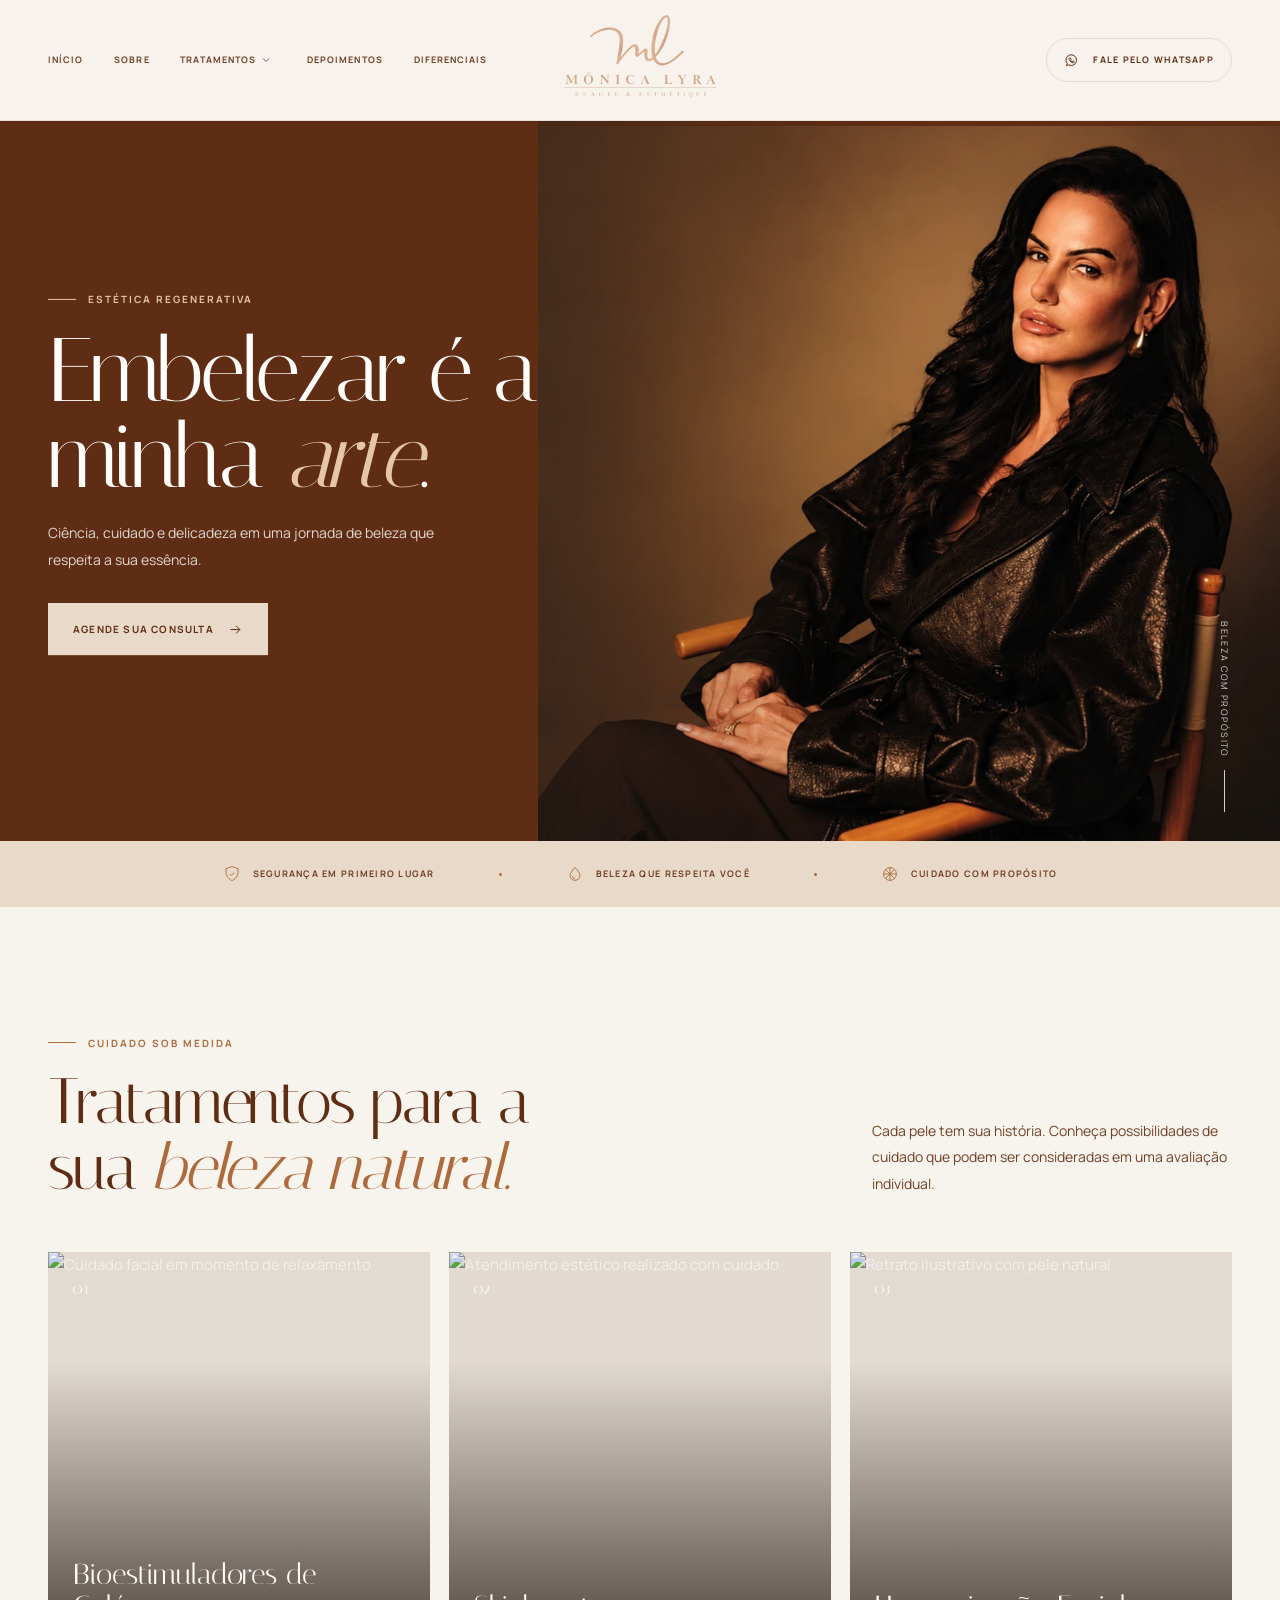
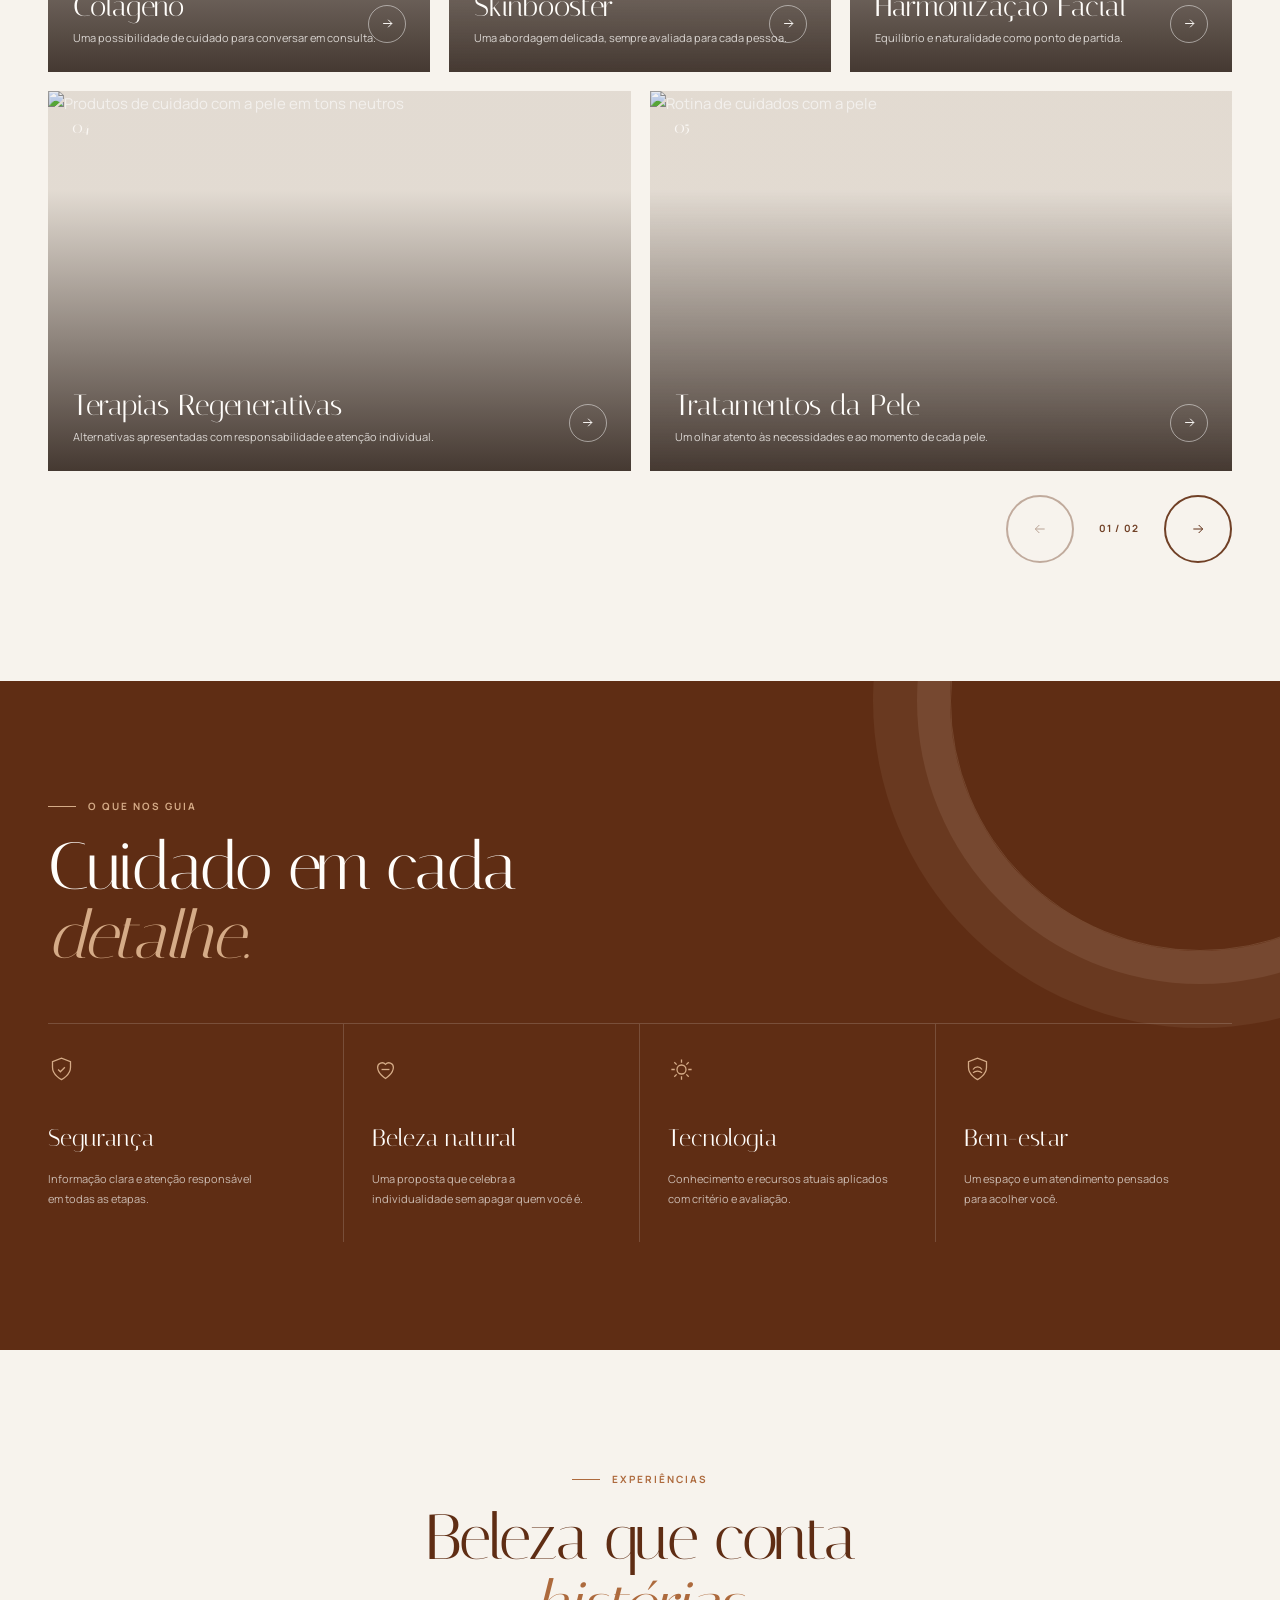
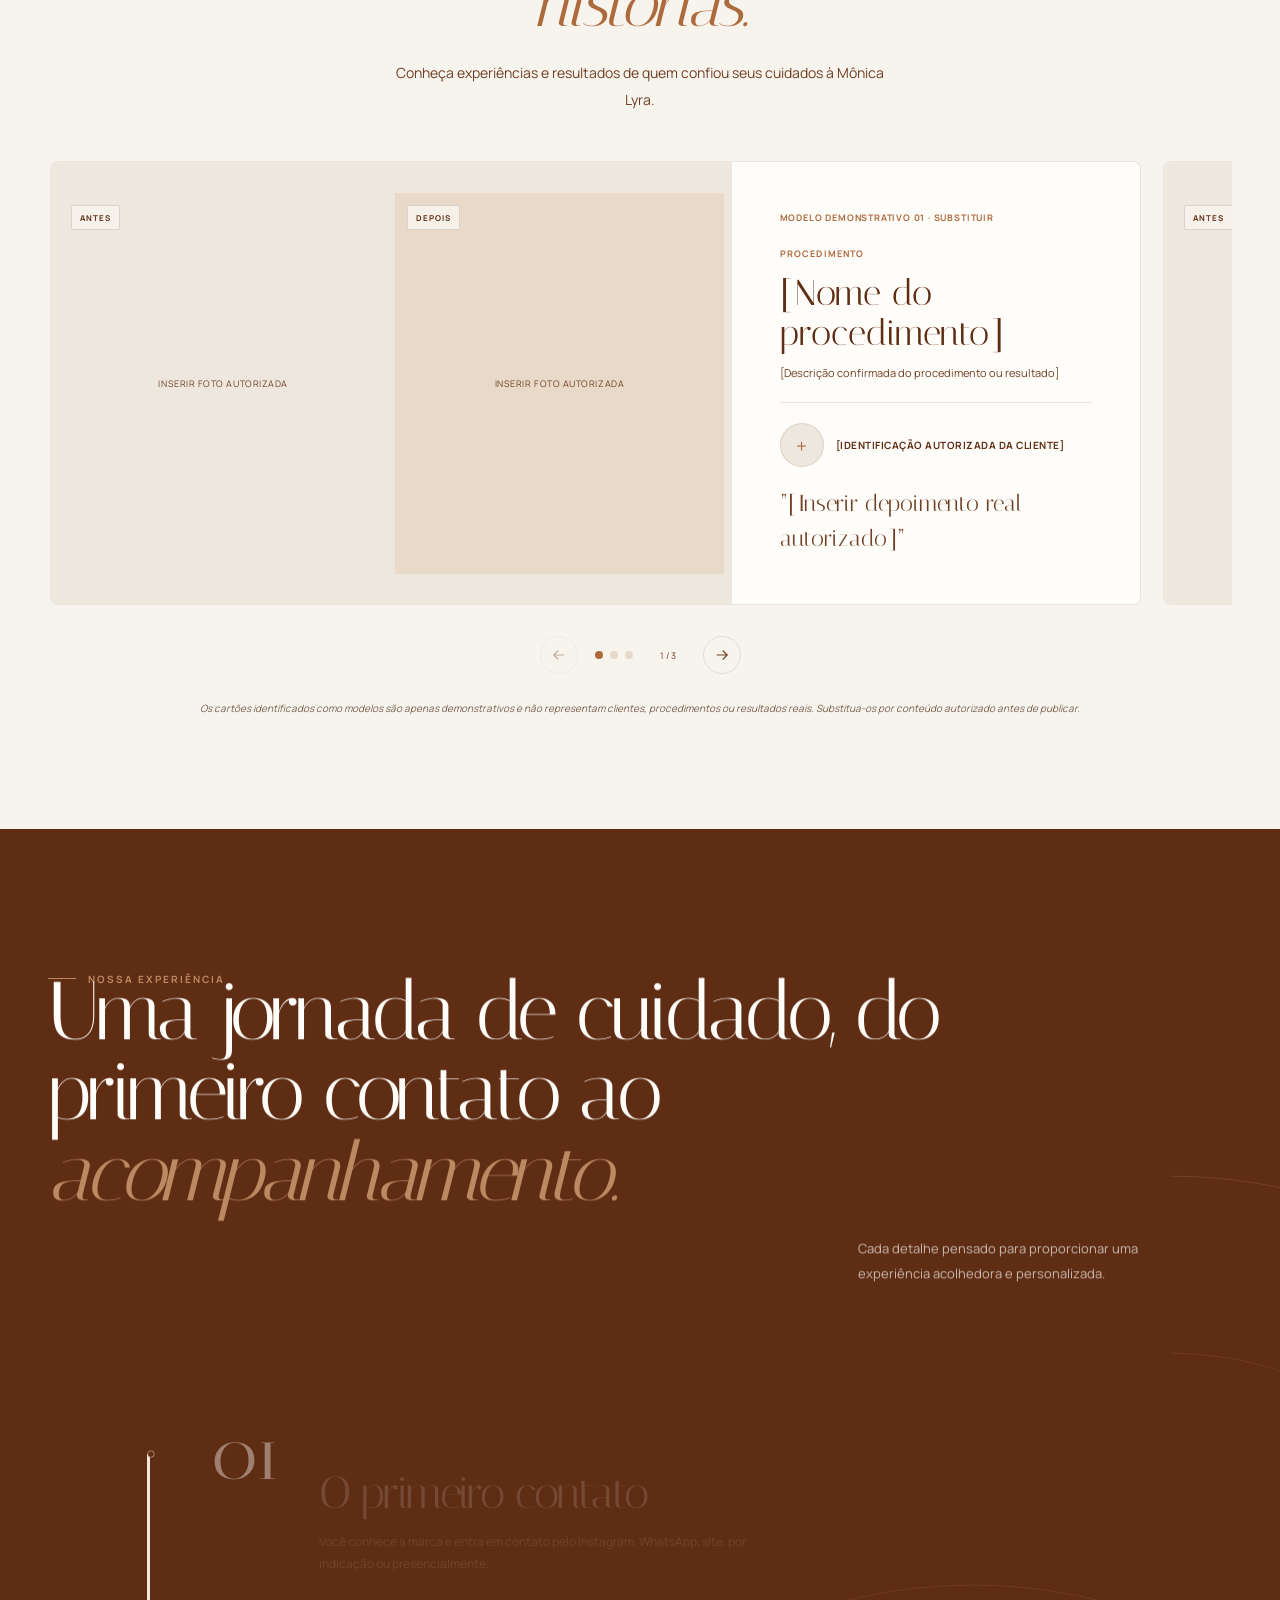
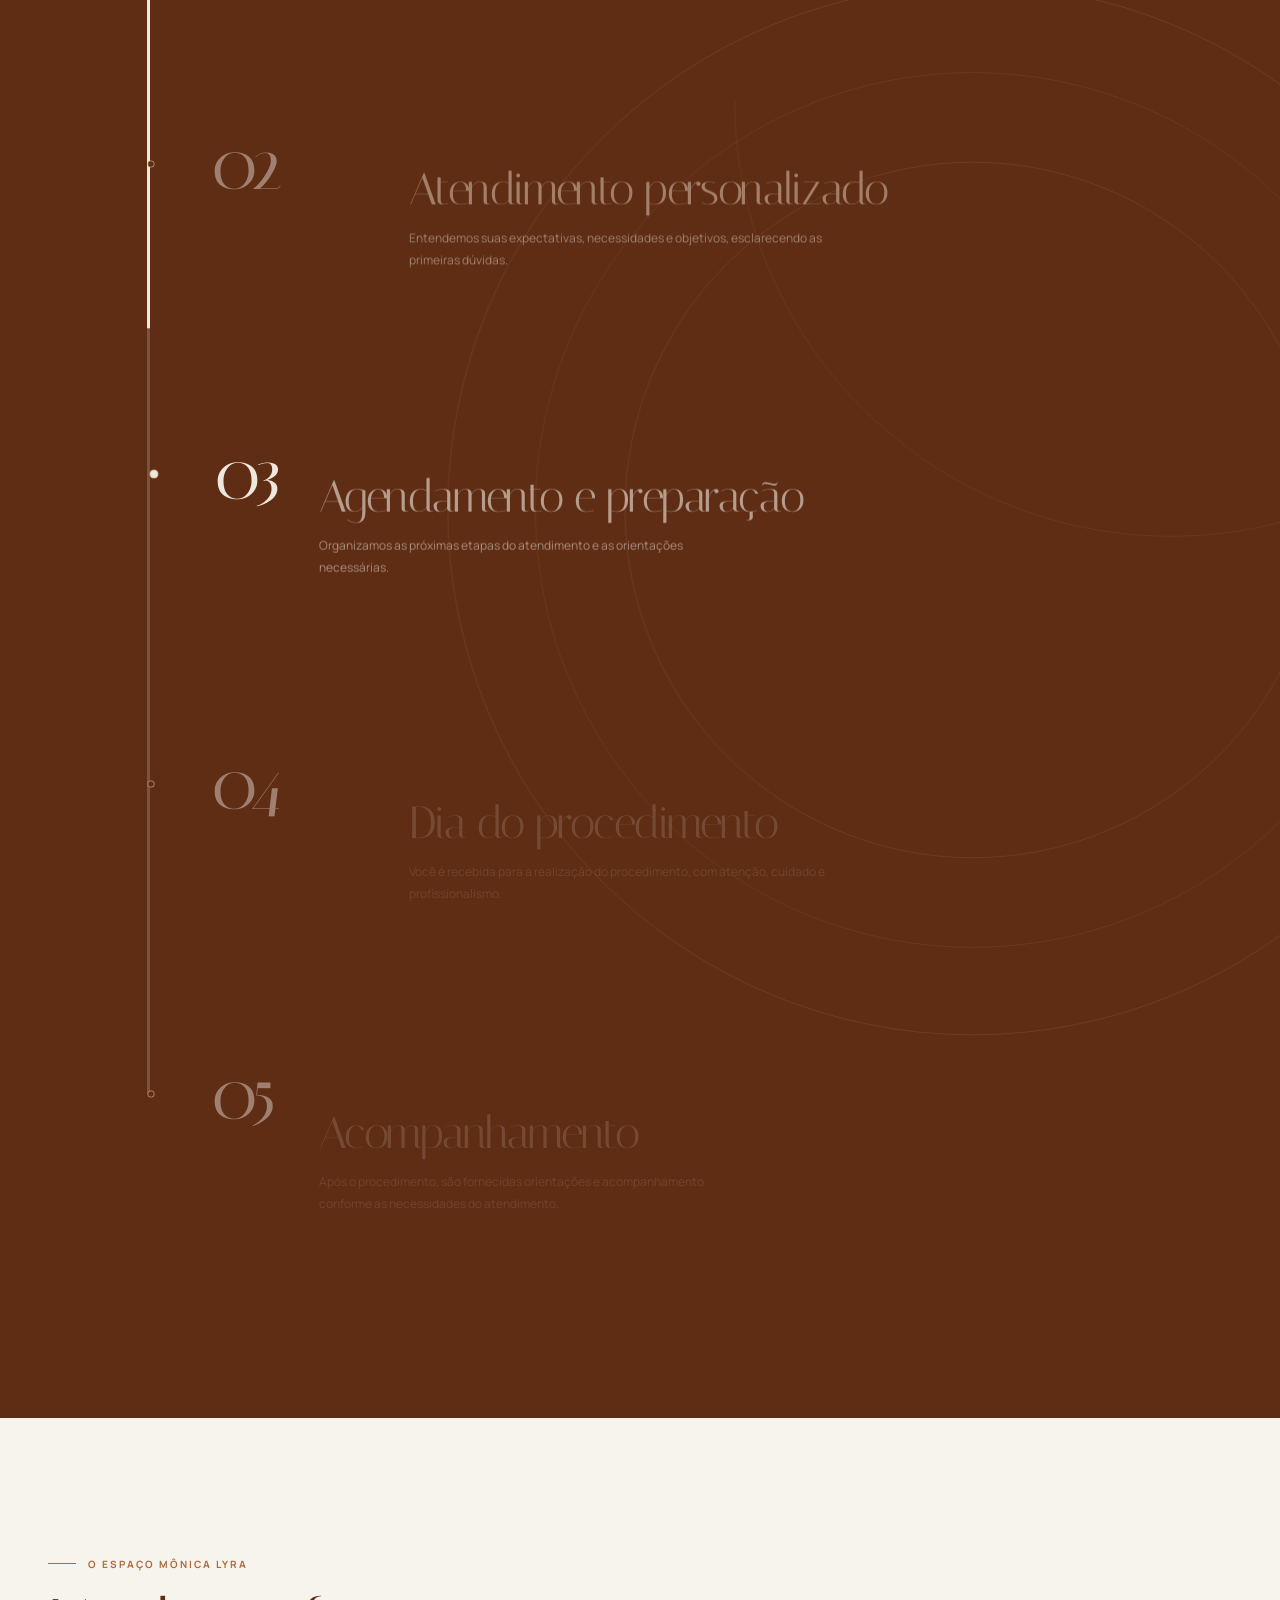
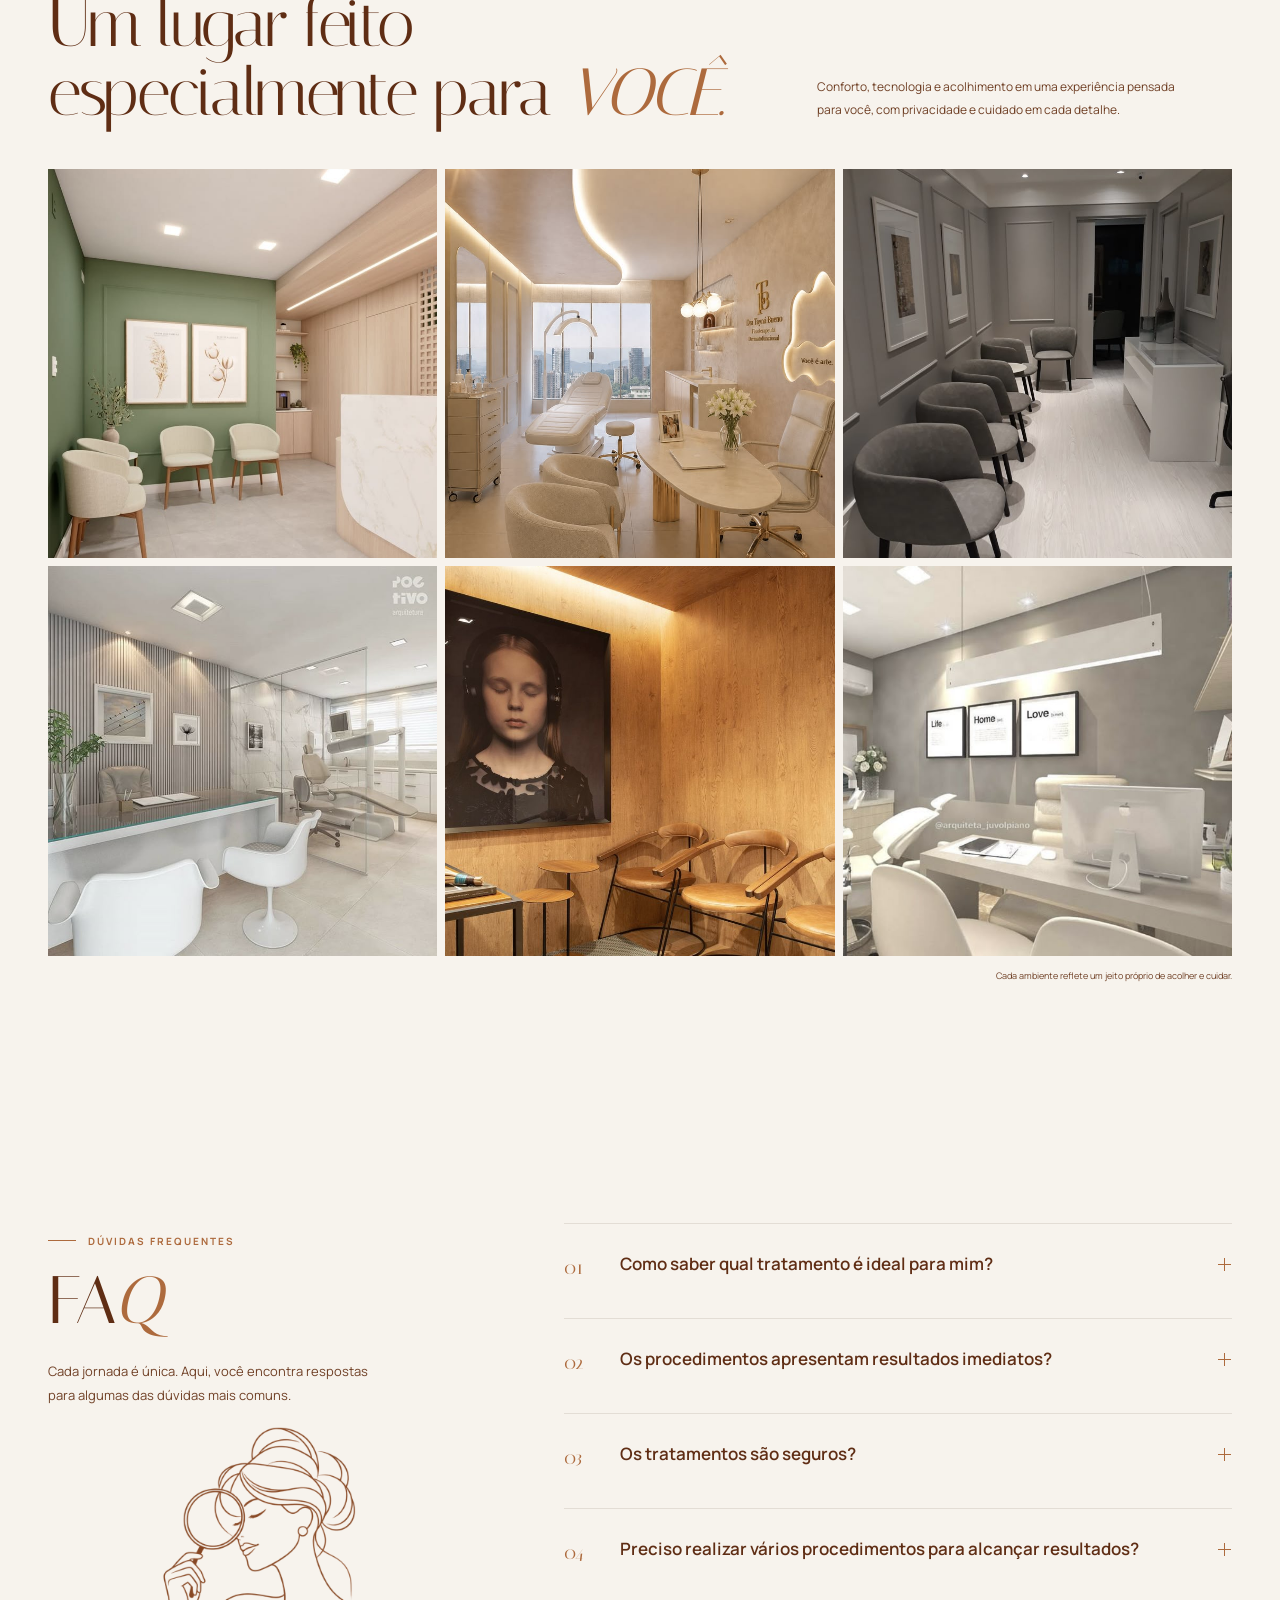
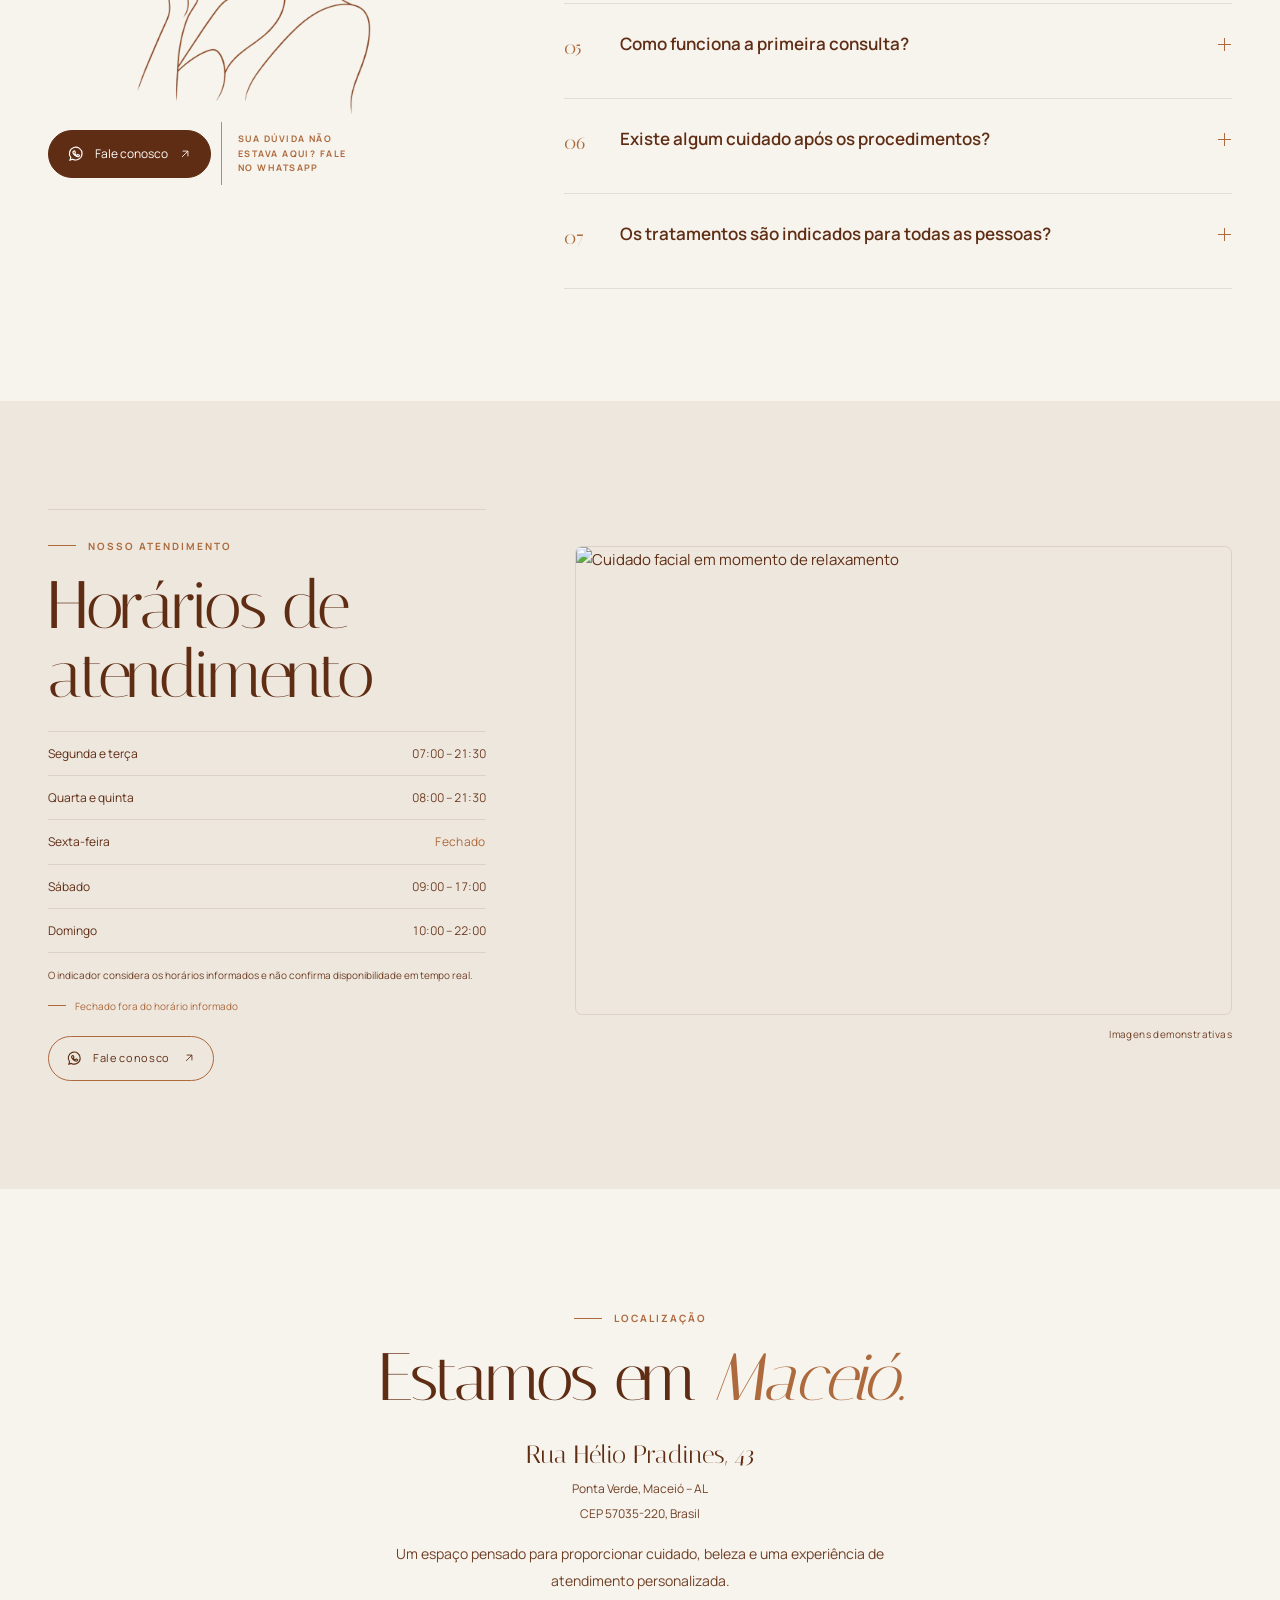
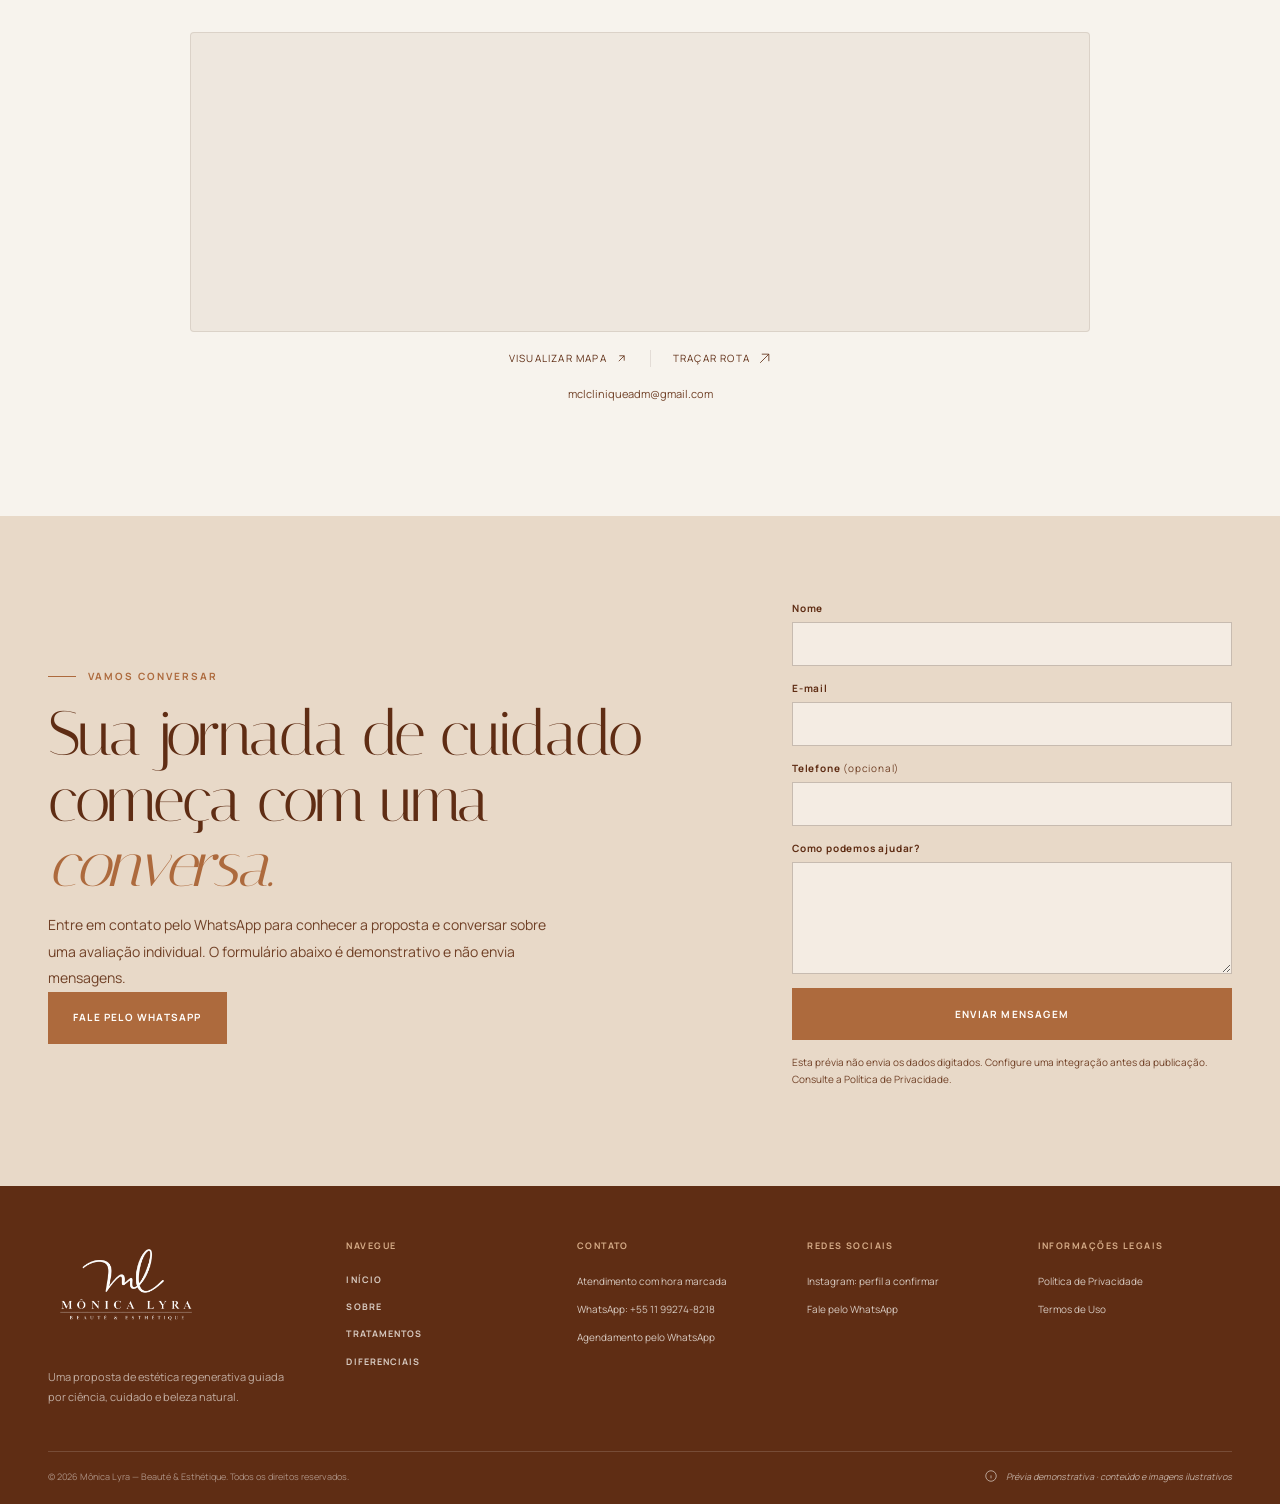
==== commit 387fee1a: "up" ====
--- a/index.html
+++ b/index.html
@@ -24,9 +24,9 @@
         href="https://fonts.googleapis.com/css2?family=DM+Sans:wght@400;500;600;700&family=Italiana&family=Italianno&family=Manrope:wght@400;500;600;700&display=swap"
         rel="stylesheet">
     <link rel="stylesheet" href="https://cdn.jsdelivr.net/npm/swiper@11.2.10/swiper-bundle.min.css">
-    <link rel="stylesheet" href="assets/css/style.css?v=hero-parallax-20261114-3">
+    <link rel="stylesheet" href="assets/css/style.css?v=space-mosaic-20261115-3">
     <link rel="stylesheet" href="assets/css/components.css">
-    <link rel="stylesheet" href="assets/css/responsive.css?v=faq-20261111-1">
+    <link rel="stylesheet" href="assets/css/responsive.css?v=space-mosaic-20261115-1">
     <script defer src="assets/js/main.js"></script>
     <script defer src="assets/js/navigation.js"></script>
     <script defer src="https://cdn.jsdelivr.net/npm/swiper@11.2.10/swiper-bundle.min.js"></script>
@@ -34,6 +34,7 @@
     <script defer src="assets/js/treatments.js"></script>
     <script defer src="assets/js/experiences-carousel.js?v=journey-motion-20261110-1"></script>
     <script defer src="assets/js/procedure-journey.js?v=journey-parallax-20261110-2"></script>
+    <script defer src="assets/js/space-mosaic.js?v=space-mosaic-7"></script>
     <script defer src="assets/js/faq-accordion.js"></script>
     <script defer src="assets/js/location-hours.js?v=hours-gallery-1"></script>
     <script defer src="assets/js/hours-carousel.js?v=hours-carousel-3"></script>
@@ -544,9 +545,9 @@
         <section class="journey" id="como-funciona" aria-labelledby="journey-title">
             <svg class="journey-artwork" viewBox="0 0 1000 1000" fill="none" aria-hidden="true">
                 <g class="journey-parallax-layer journey-parallax-layer--rings">
-                    <circle cx="500" cy="500" r="486" stroke="currentColor" stroke-opacity=".12" />
-                    <circle cx="500" cy="500" r="405" stroke="currentColor" stroke-opacity=".08" />
-                    <circle cx="500" cy="500" r="322" stroke="currentColor" stroke-opacity=".11" />
+                    <circle cx="500" cy="500" r="486" stroke="currentColor" stroke-opacity=".18" />
+                    <circle cx="500" cy="500" r="405" stroke="currentColor" stroke-opacity=".14" />
+                    <circle cx="500" cy="500" r="322" stroke="currentColor" stroke-opacity=".17" />
                 </g>
                 <g class="journey-parallax-layer journey-parallax-layer--arcs">
                     <path d="M500 14a486 486 0 0 1 472 370" stroke="currentColor" stroke-opacity=".24" />
@@ -569,6 +570,55 @@
                 <div class="journey-experience">
                     <ol class="journey-list" data-journey-list aria-label="Etapas da jornada de atendimento"></ol>
                 </div>
+            </div>
+        </section>
+
+        <section class="studio-space" id="espaco" aria-labelledby="studio-space-title" data-space-mosaic>
+            <div class="wrap">
+                <header class="studio-space-heading">
+                    <span class="eyebrow">O espaço Mônica Lyra</span>
+                    <div class="studio-space-intro">
+                        <h2 class="display" id="studio-space-title">Um lugar feito especialmente para <em>VOCÊ.</em></h2>
+                        <p class="copy">Conforto, tecnologia e acolhimento em uma experiência pensada para você, com
+                            privacidade e cuidado em cada detalhe.</p>
+                    </div>
+                </header>
+                <div class="space-mosaic" aria-describedby="space-mosaic-description">
+                    <figure class="space-tile" data-space-tile>
+                        <img src="imagens/conforto.jpg" alt="Recepção da clínica com poltronas em tons naturais"
+                            loading="eager" decoding="async">
+                        <figcaption class="space-tile-word" aria-hidden="true">CONFORTO</figcaption>
+                    </figure>
+                    <figure class="space-tile" data-space-tile>
+                        <img src="imagens/tecnologia.jpg" alt="Sala de atendimento equipada para procedimentos estéticos"
+                            loading="eager" decoding="async">
+                        <figcaption class="space-tile-word" aria-hidden="true">TECNOLOGIA</figcaption>
+                    </figure>
+                    <figure class="space-tile" data-space-tile>
+                        <img src="imagens/acholhimento.jpg" alt="Sala de espera com poltronas confortáveis"
+                            loading="eager" decoding="async">
+                        <figcaption class="space-tile-word" aria-hidden="true">ACOLHIMENTO</figcaption>
+                    </figure>
+                    <figure class="space-tile" data-space-tile>
+                        <img src="imagens/privacidade.jpg" alt="Ambiente reservado para atendimento estético"
+                            loading="eager" decoding="async">
+                        <figcaption class="space-tile-word" aria-hidden="true">PRIVACIDADE</figcaption>
+                    </figure>
+                    <figure class="space-tile" data-space-tile>
+                        <img src="imagens/cuidado.jpg" alt="Sala de espera com decoração em madeira e assentos"
+                            loading="eager" decoding="async">
+                        <figcaption class="space-tile-word" aria-hidden="true">CUIDADO</figcaption>
+                    </figure>
+                    <figure class="space-tile" data-space-tile>
+                        <img src="imagens/sofisticação.jpg" alt="Recepção de clínica com decoração elegante"
+                            loading="eager" decoding="async">
+                        <figcaption class="space-tile-word" aria-hidden="true">SOFISTICAÇÃO</figcaption>
+                    </figure>
+                </div>
+                <p class="space-mosaic-note" id="space-mosaic-description">Cada ambiente reflete um jeito próprio de
+                    acolher e cuidar.</p>
+                <p class="sr-only">As células alternam individualmente entre fotografia e as palavras conforto,
+                    tecnologia, acolhimento, privacidade, cuidado e sofisticação.</p>
             </div>
         </section>
 
--- a/assets/css/style.css
+++ b/assets/css/style.css
@@ -1138,7 +1138,7 @@
 
 
 .journey-artwork circle:first-child {
-    fill: rgba(255, 253, 250, .012);
+    fill: rgba(255, 255, 255, 0);
 }
 
 
@@ -1354,6 +1354,149 @@
     color: rgba(255, 253, 250, .78);
     font-size: 12px;
     line-height: 1.9;
+}
+
+
+
+/* Studio space mosaic */
+.studio-space {
+    padding-block: clamp(88px, 10vw, 136px);
+    background: var(--paper);
+}
+
+
+
+.studio-space-heading {
+    margin-bottom: 42px;
+}
+
+
+
+.studio-space-heading > .eyebrow {
+    margin-bottom: 18px;
+}
+
+
+
+.studio-space-intro {
+    display: grid;
+    grid-template-columns: minmax(0, 1.25fr) minmax(240px, .75fr);
+    align-items: end;
+    gap: clamp(30px, 6vw, 84px);
+}
+
+
+
+.studio-space-intro .display {
+    max-width: 700px;
+    margin: 0;
+    font-size: clamp(44px, 5.2vw, 70px);
+}
+
+
+
+.studio-space-intro .copy {
+    max-width: 360px;
+    margin: 0 0 5px;
+    color: var(--ink-soft);
+    font-size: 12px;
+    line-height: 1.9;
+}
+
+
+
+.space-mosaic {
+    display: grid;
+    grid-template-columns: repeat(3, minmax(0, 1fr));
+    gap: 8px;
+}
+
+
+
+.space-tile {
+    position: relative;
+    min-width: 0;
+    aspect-ratio: 1;
+    margin: 0;
+    overflow: hidden;
+    background: var(--cream);
+}
+
+
+
+.space-tile img {
+    position: absolute;
+    inset: 0;
+    width: 100%;
+    height: 100%;
+    object-fit: cover;
+    filter: saturate(.86);
+    opacity: 1;
+    transition: opacity 1.45s cubic-bezier(.4, 0, .2, 1), transform 1.6s cubic-bezier(.4, 0, .2, 1);
+}
+
+
+
+.space-tile:nth-child(1) img,
+.space-tile:nth-child(3) img,
+.space-tile:nth-child(5) img {
+    object-position: center 35%;
+}
+
+
+
+.space-tile-word {
+    position: absolute;
+    inset: 0;
+    display: grid;
+    place-items: center;
+    padding: 20px;
+    background: var(--cream);
+    color: var(--ink);
+    font-family: var(--serif);
+    font-size: clamp(22px, 3.15vw, 42px);
+    line-height: 1.05;
+    letter-spacing: -.035em;
+    text-align: center;
+    opacity: 0;
+    transform: translateY(8px);
+    transition: opacity 1.45s cubic-bezier(.4, 0, .2, 1), transform 1.6s cubic-bezier(.4, 0, .2, 1);
+}
+
+
+
+.space-tile:nth-child(3n + 2) .space-tile-word {
+    background: #eee7de;
+}
+
+
+
+.space-tile:nth-child(3n) .space-tile-word {
+    background: #e7ddd3;
+}
+
+
+
+.space-tile.is-word img {
+    opacity: 0;
+    transform: scale(1.035);
+}
+
+
+
+.space-tile.is-word .space-tile-word {
+    opacity: 1;
+    transform: translateY(0);
+}
+
+
+
+.space-mosaic-note {
+    margin: 12px 0 0;
+    color: var(--ink-soft);
+    font-size: 9px;
+    line-height: 1.7;
+    text-align: right;
 }
 
 
--- a/assets/css/responsive.css
+++ b/assets/css/responsive.css
@@ -532,6 +532,42 @@
                 line-height: 1.85;
             }
 
+            .studio-space {
+                padding-block: 78px;
+            }
+
+            .studio-space-heading {
+                margin-bottom: 28px;
+            }
+
+            .studio-space-intro {
+                grid-template-columns: 1fr;
+                gap: 16px;
+            }
+
+            .studio-space-intro .display {
+                font-size: clamp(40px, 10vw, 58px);
+            }
+
+            .studio-space-intro .copy {
+                max-width: 470px;
+                margin: 0;
+            }
+
+            .space-mosaic {
+                grid-template-columns: repeat(2, minmax(0, 1fr));
+                gap: 6px;
+            }
+
+            .space-tile-word {
+                padding: 12px;
+                font-size: clamp(16px, 4vw, 28px);
+            }
+
+            .space-mosaic-note {
+                text-align: left;
+            }
+
             .testimonials {
                 padding-block: 78px;
             }
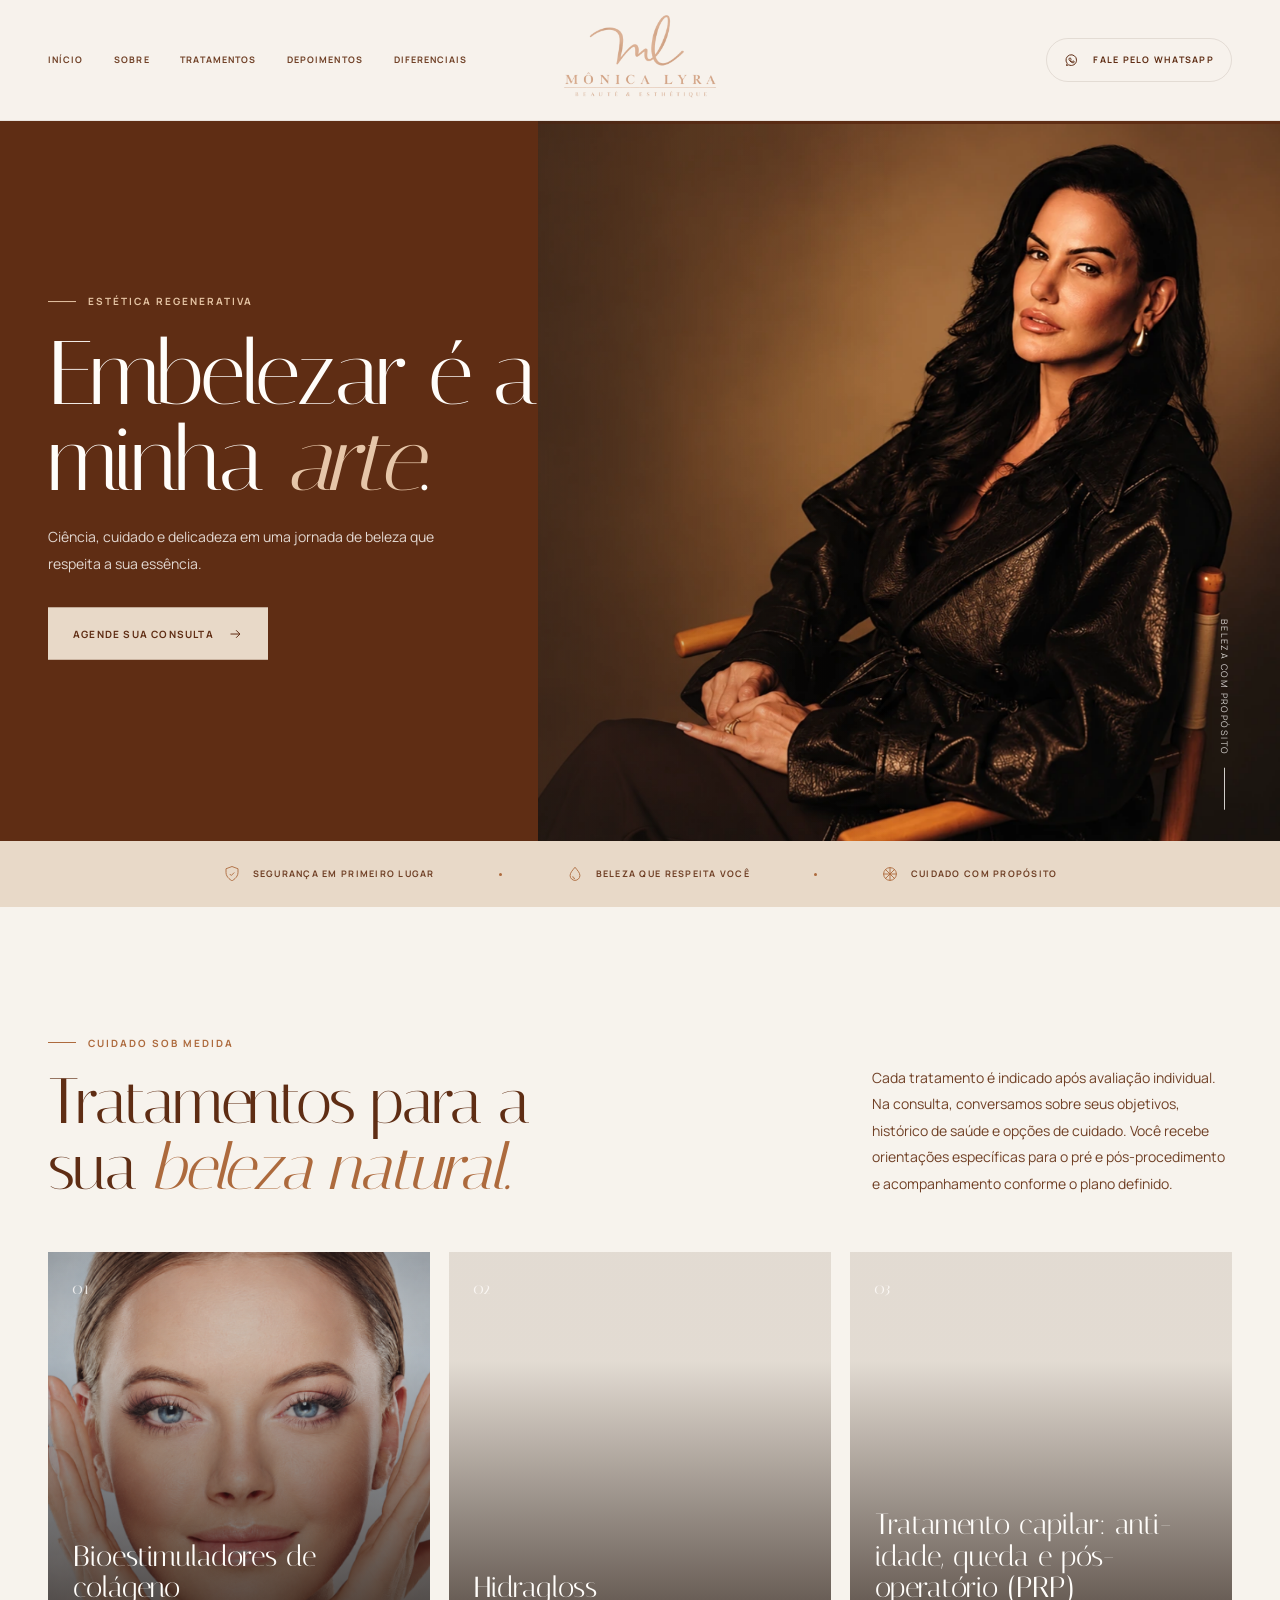
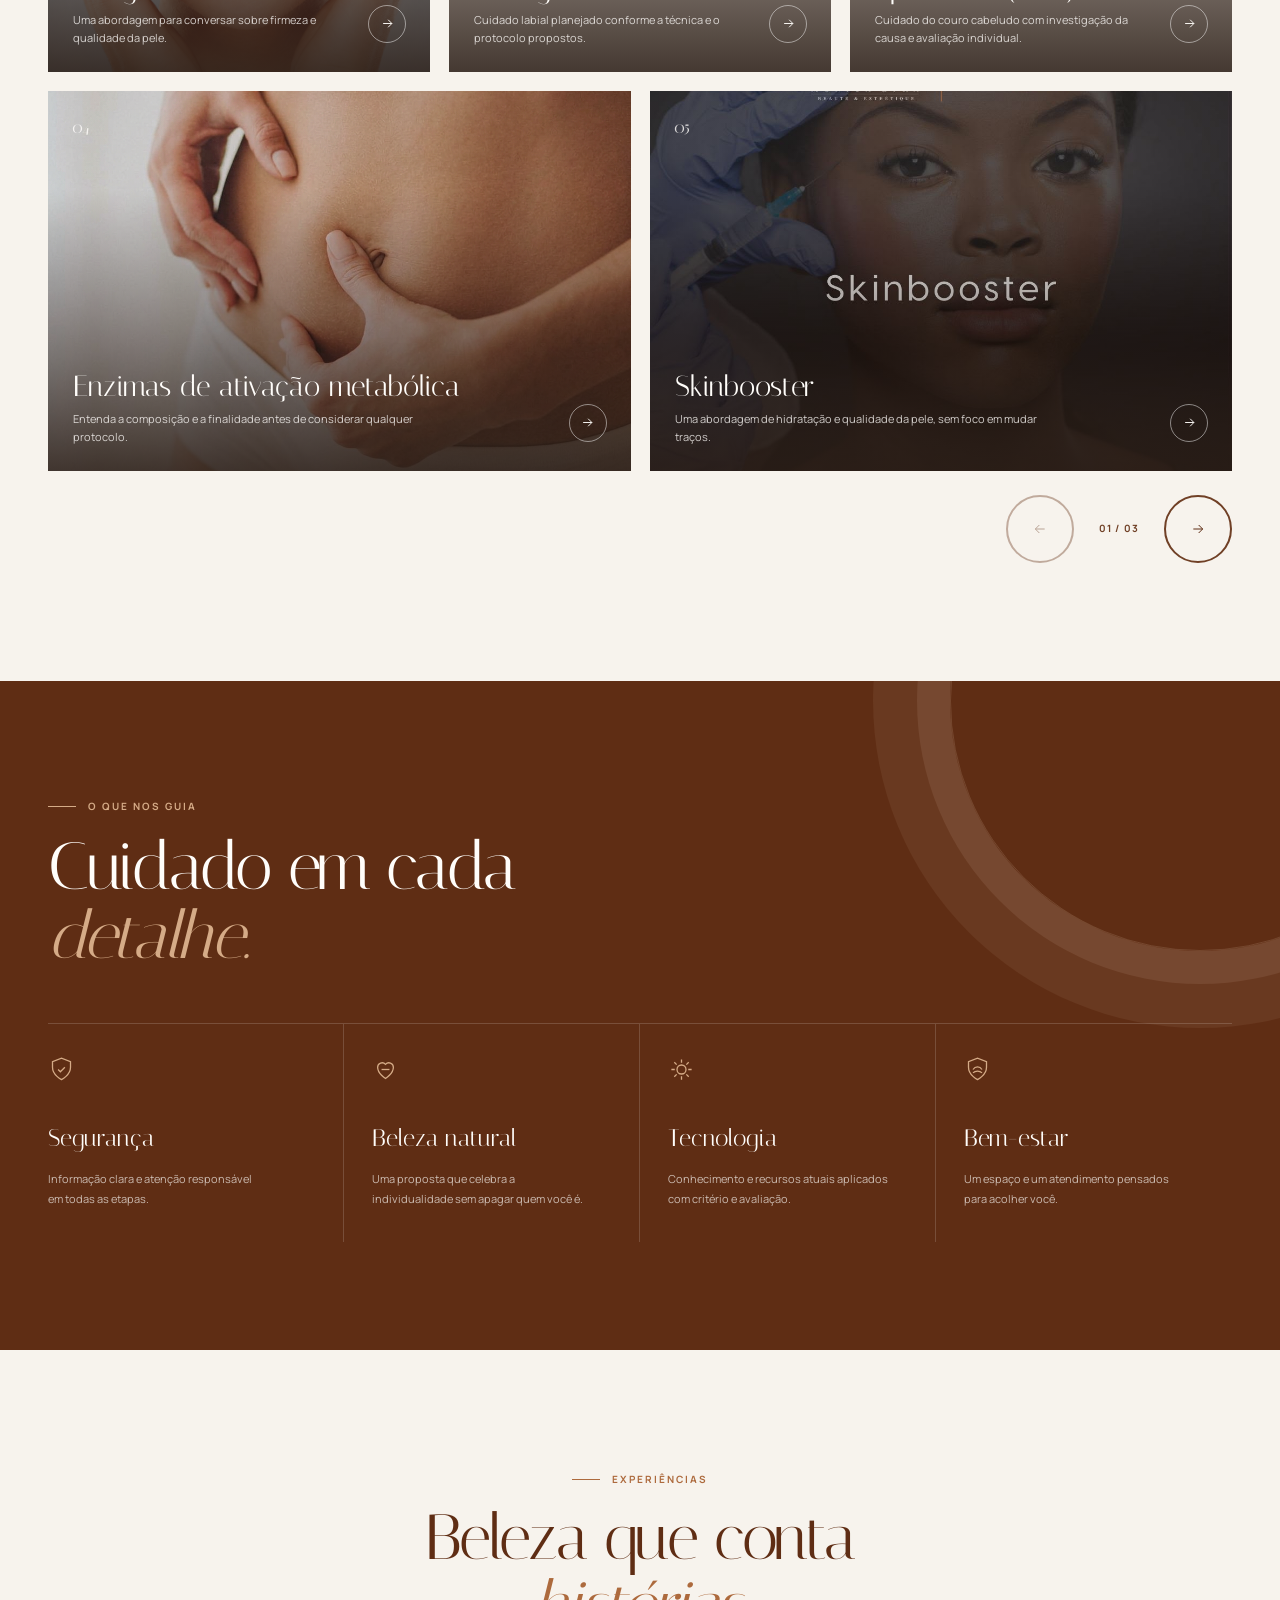
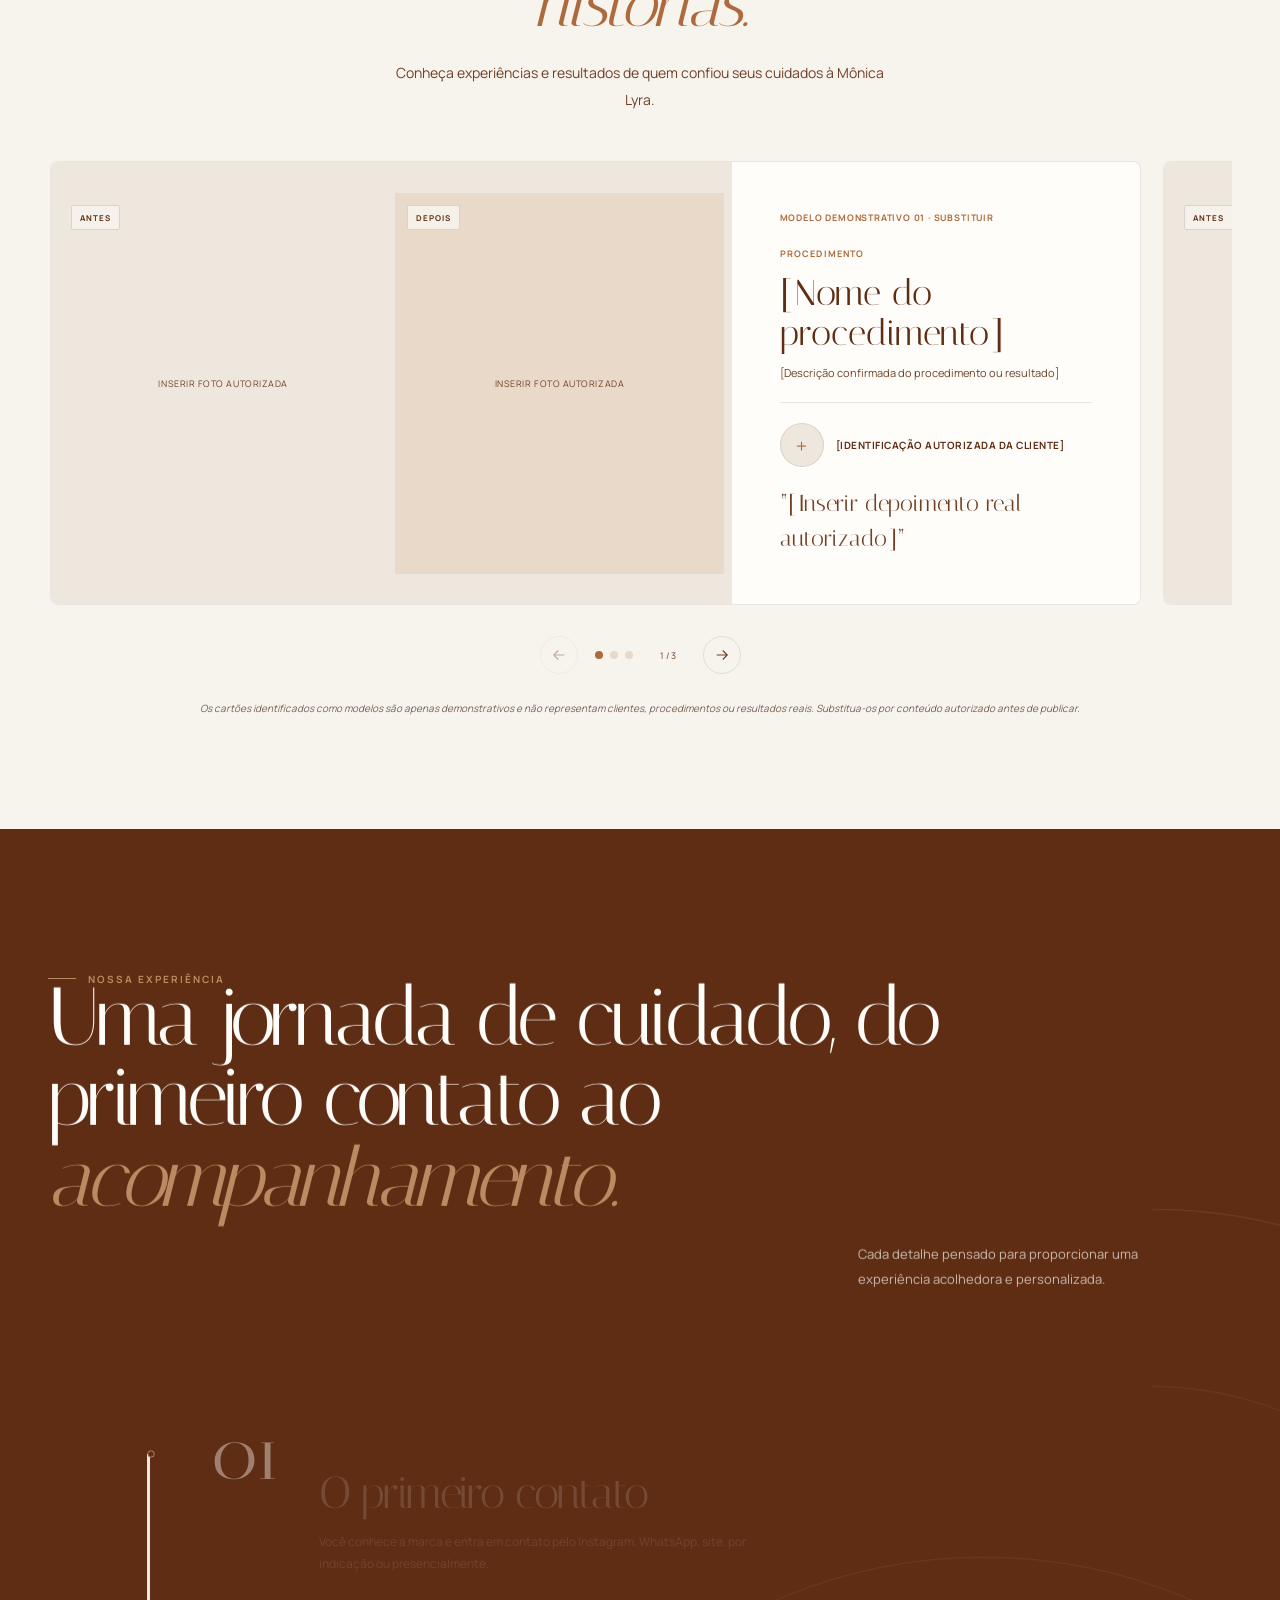
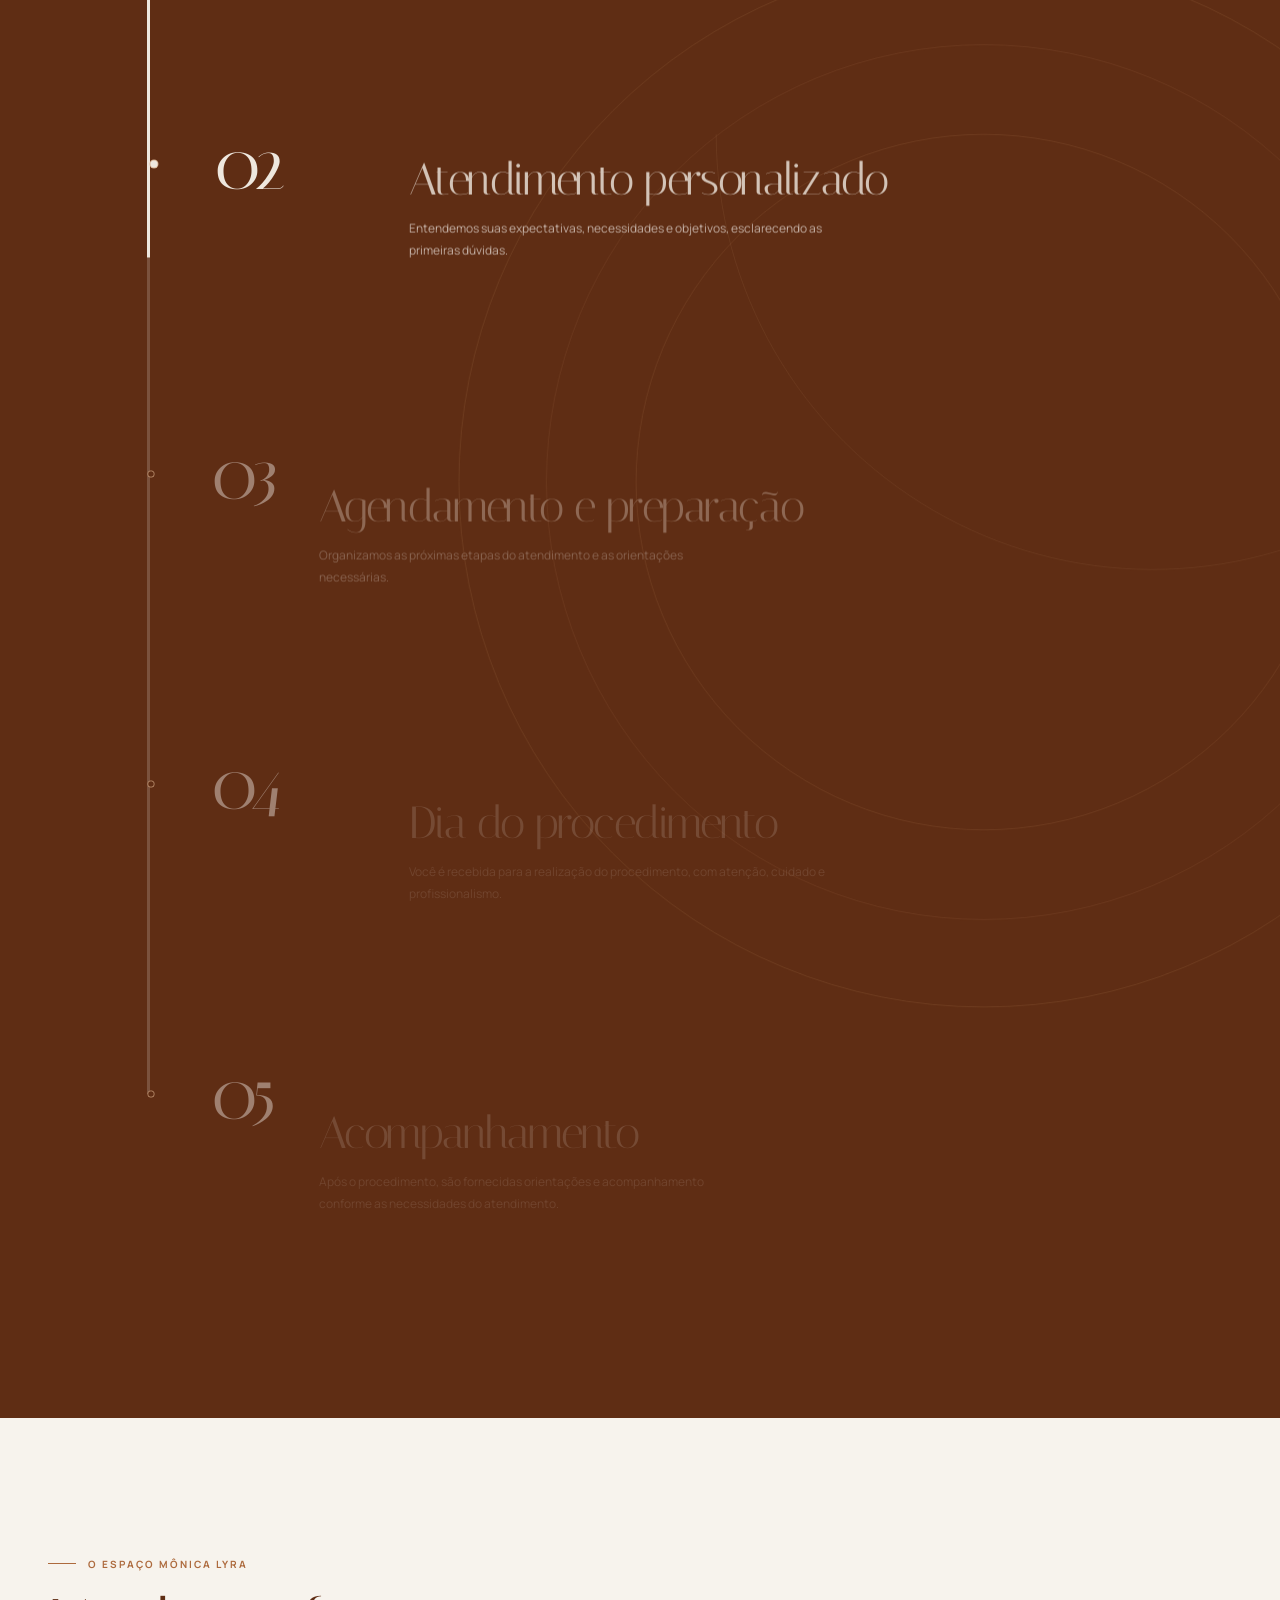
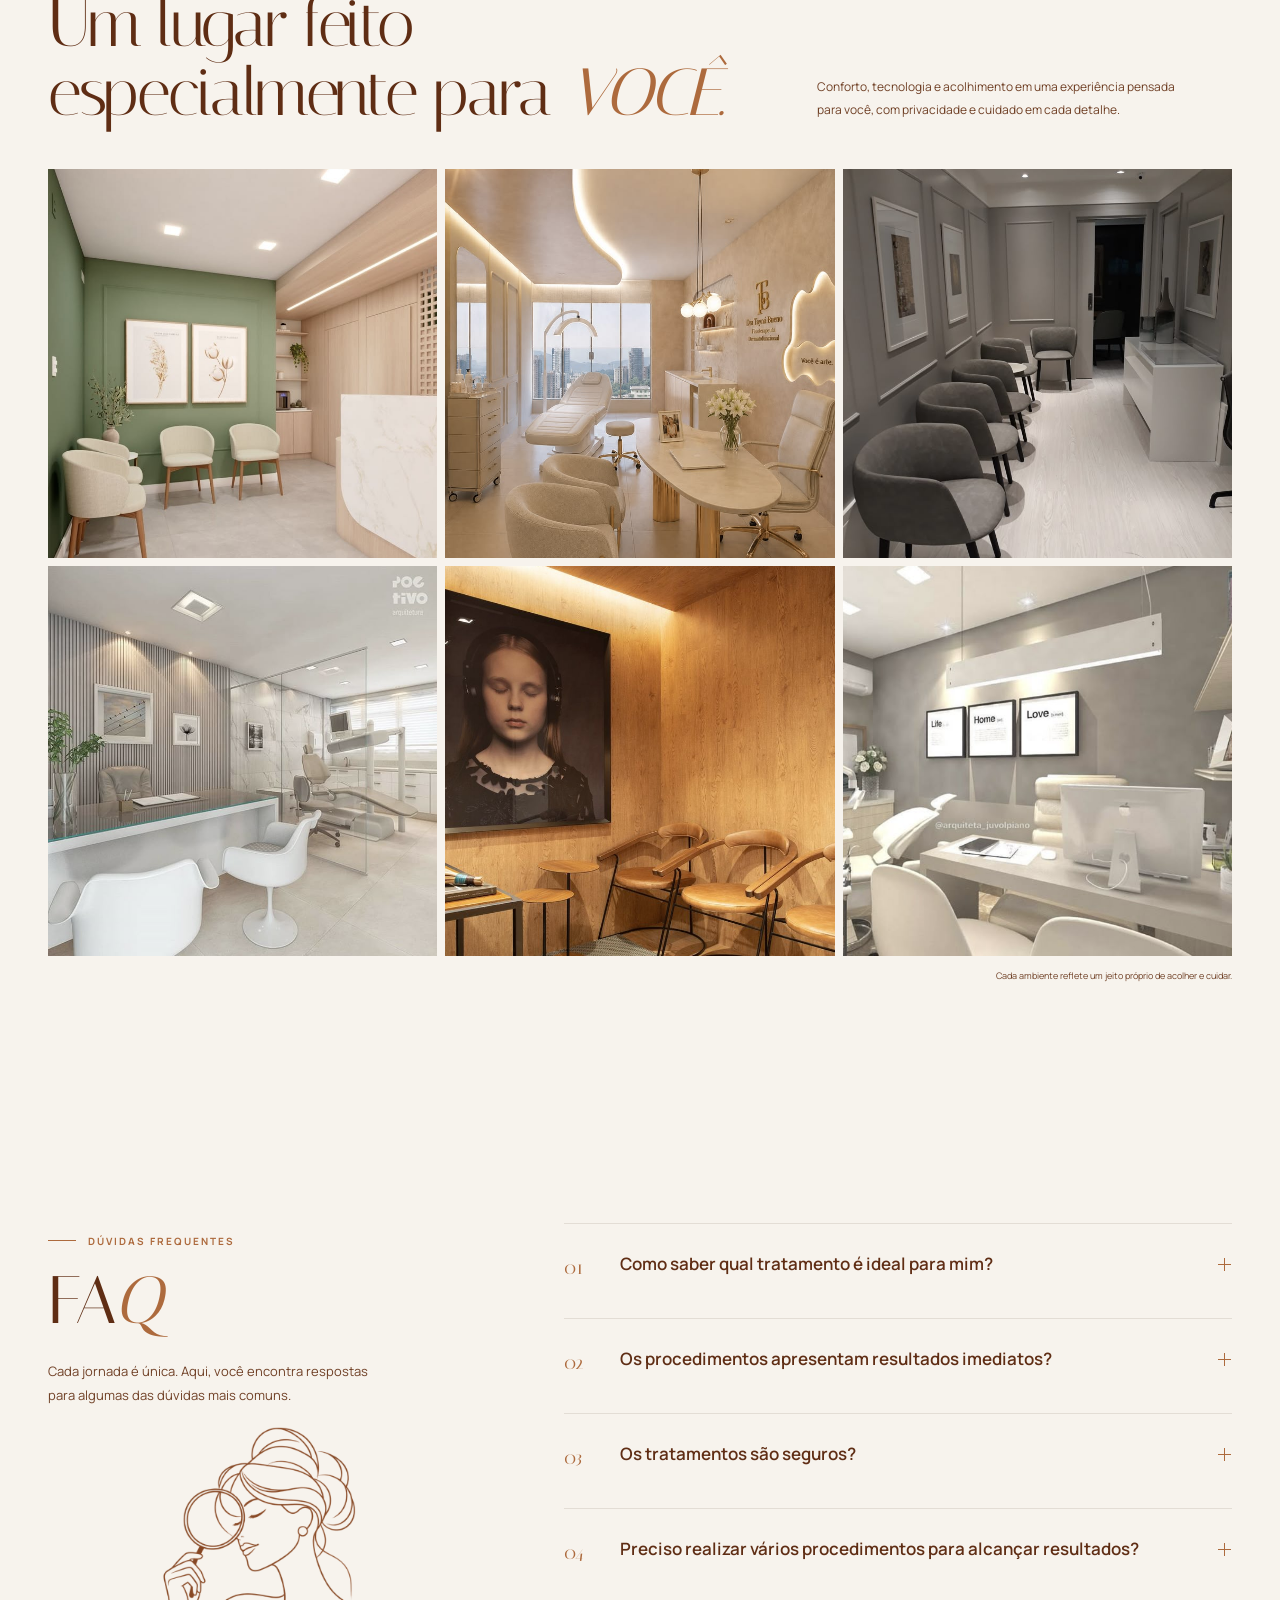
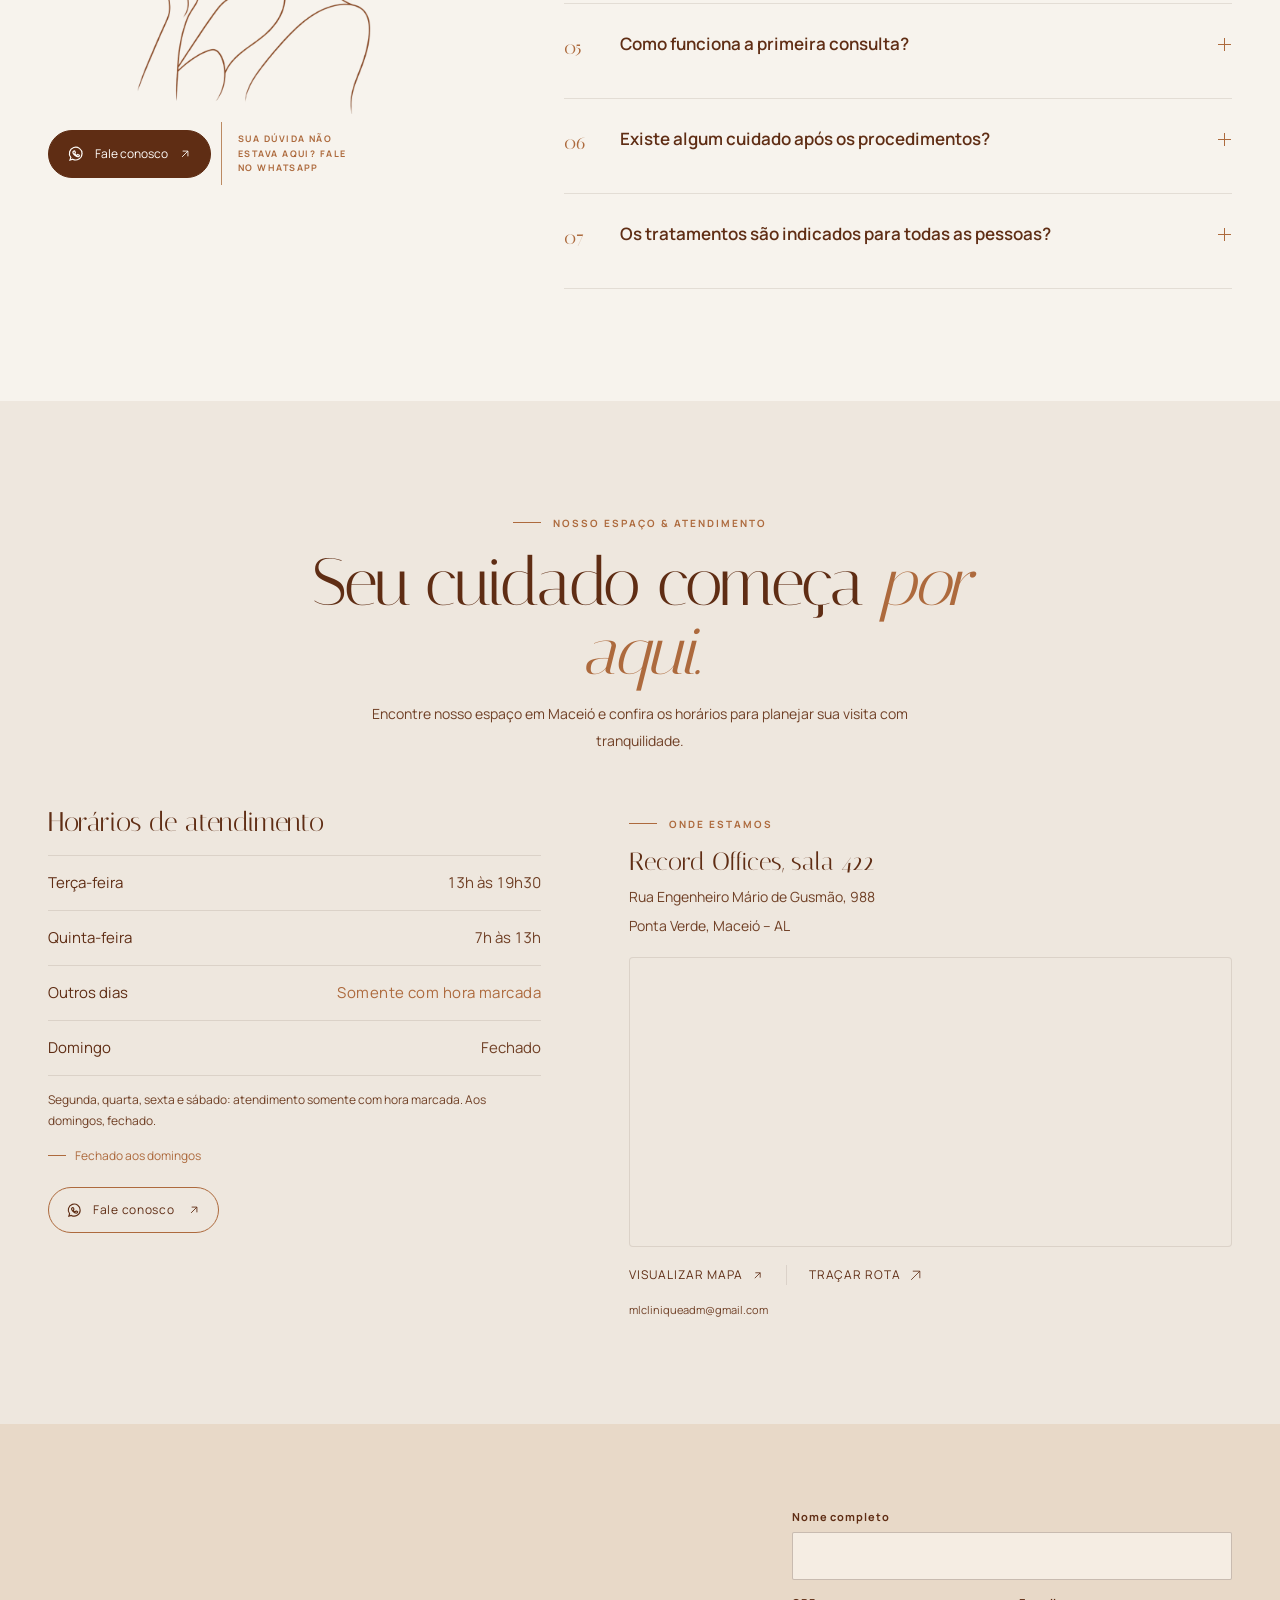
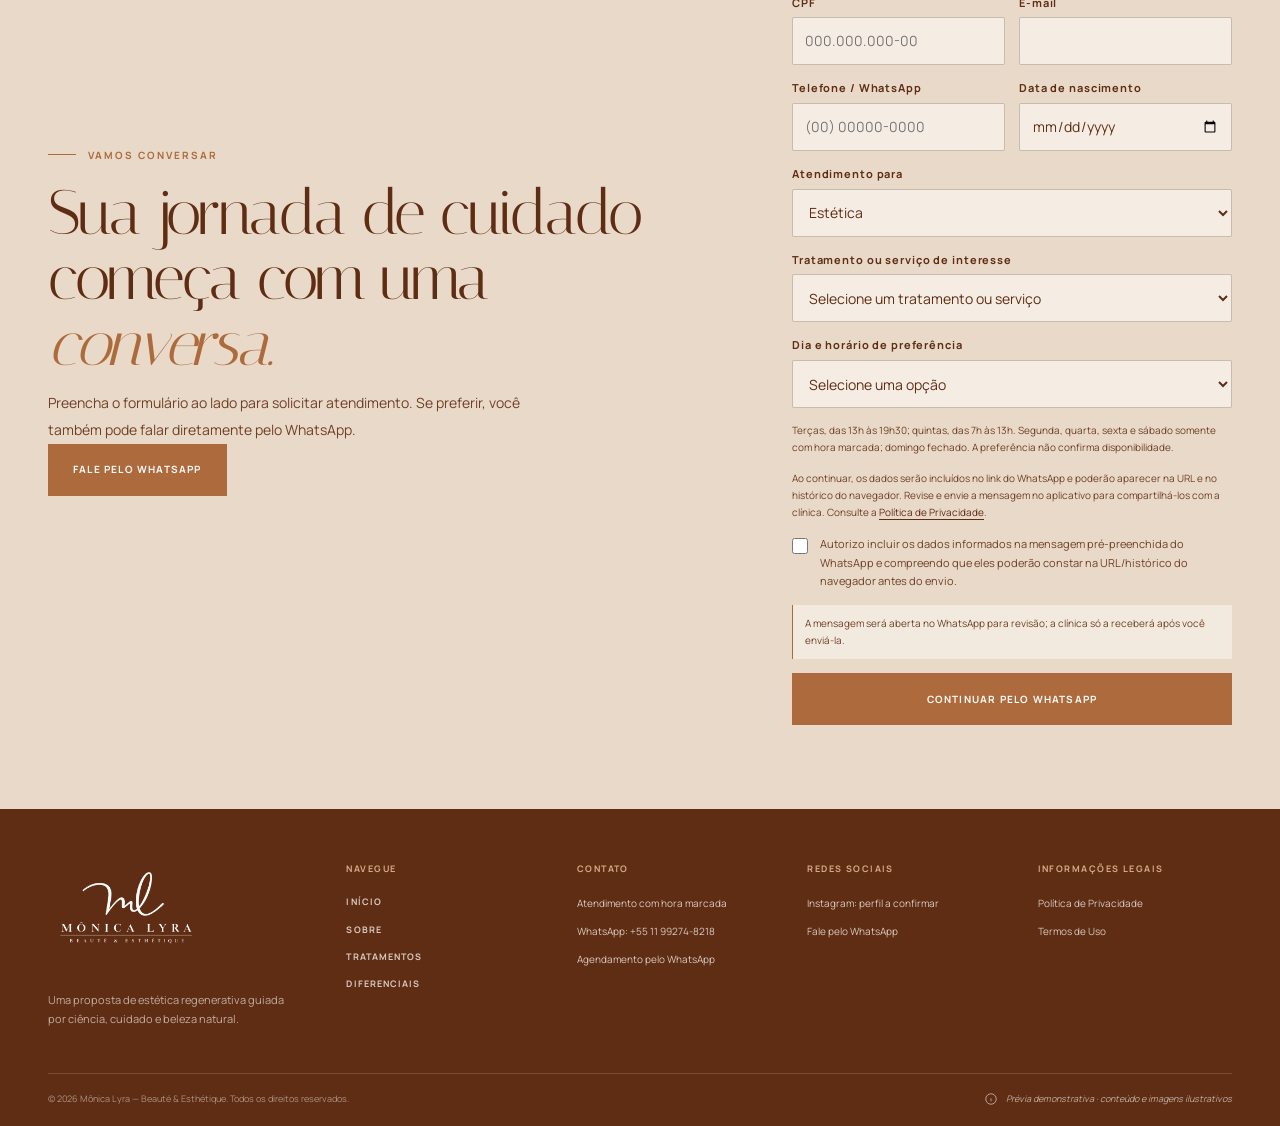
==== commit 75d245c9: "atualização" ====
--- a/index.html
+++ b/index.html
@@ -24,25 +24,24 @@
         href="https://fonts.googleapis.com/css2?family=DM+Sans:wght@400;500;600;700&family=Italiana&family=Italianno&family=Manrope:wght@400;500;600;700&display=swap"
         rel="stylesheet">
     <link rel="stylesheet" href="https://cdn.jsdelivr.net/npm/swiper@11.2.10/swiper-bundle.min.css">
-    <link rel="stylesheet" href="assets/css/style.css?v=space-mosaic-20261115-3">
+    <link rel="stylesheet" href="assets/css/style.css?v=treatments-20261116-1">
     <link rel="stylesheet" href="assets/css/components.css">
-    <link rel="stylesheet" href="assets/css/responsive.css?v=space-mosaic-20261115-1">
+    <link rel="stylesheet" href="assets/css/responsive.css?v=treatments-20261116-1">
     <script defer src="assets/js/main.js"></script>
     <script defer src="assets/js/navigation.js"></script>
     <script defer src="https://cdn.jsdelivr.net/npm/swiper@11.2.10/swiper-bundle.min.js"></script>
+    <script defer src="assets/js/treatments.js"></script>
     <script defer src="assets/js/treatments-carousel.js"></script>
-    <script defer src="assets/js/treatments.js"></script>
     <script defer src="assets/js/experiences-carousel.js?v=journey-motion-20261110-1"></script>
     <script defer src="assets/js/procedure-journey.js?v=journey-parallax-20261110-2"></script>
     <script defer src="assets/js/space-mosaic.js?v=space-mosaic-7"></script>
     <script defer src="assets/js/faq-accordion.js"></script>
-    <script defer src="assets/js/location-hours.js?v=hours-gallery-1"></script>
-    <script defer src="assets/js/hours-carousel.js?v=hours-carousel-3"></script>
+    <script defer src="assets/js/location-hours.js?v=hours-status-1"></script>
     <script defer src="assets/js/animations.js?v=hero-parallax-20261114-5"></script>
-    <script defer src="assets/js/forms.js"></script>
+    <script defer src="assets/js/service-request.js"></script>
 </head>
 
-<body>
+<body data-service-area="estetica">
     <a class="skip-link" href="#conteudo">Pular para o conteúdo</a>
     <header class="site-header">
         <div class="wrap header-inner">
@@ -55,23 +54,7 @@
             <nav class="desktop-nav" id="primary-navigation" aria-label="Navegação principal">
                 <a href="#inicio">Início</a>
                 <a href="pages/sobre.html">Sobre</a>
-                <div class="nav-dropdown">
-                    <a class="nav-dropdown-link" href="#tratamentos">Tratamentos</a>
-                    <button class="nav-dropdown-toggle" type="button" aria-label="Mostrar tipos de tratamentos"
-                        aria-expanded="false" aria-controls="treatments-navigation">
-                        <svg viewBox="0 0 24 24" fill="none" stroke="currentColor" stroke-width="1.7"
-                            aria-hidden="true">
-                            <path d="m6 9 6 6 6-6" />
-                        </svg>
-                    </button>
-                    <ul class="nav-dropdown-menu" id="treatments-navigation">
-                        <li><a href="#bioestimuladores">Bioestimuladores de Colágeno</a></li>
-                        <li><a href="#skinbooster">Skinbooster</a></li>
-                        <li><a href="#harmonizacao-facial">Harmonização Facial</a></li>
-                        <li><a href="#terapias-regenerativas">Terapias Regenerativas</a></li>
-                        <li><a href="#tratamentos-da-pele">Tratamentos da Pele</a></li>
-                    </ul>
-                </div>
+                <a href="#tratamentos">Tratamentos</a>
                 <a href="#depoimentos">Depoimentos</a>
                 <a href="#diferenciais">Diferenciais</a>
            
@@ -104,7 +87,7 @@
                     <h1 class="hero-title" id="hero-title">Embelezar é a minha <em>arte</em>.</h1>
                     <p class="hero-copy">Ciência, cuidado e delicadeza em uma jornada de beleza que respeita a sua
                         essência.</p>
-                    <a class="button" href="#contato" data-whatsapp-link>
+                    <a class="button" href="#contato">
                         Agende sua consulta
                         <svg viewBox="0 0 24 24" fill="none" stroke="currentColor" stroke-width="1.6"
                             aria-hidden="true">
@@ -145,283 +128,18 @@
                         <span class="eyebrow">Cuidado sob medida</span>
                         <h2 class="display" id="treatments-title">Tratamentos para a sua <em>beleza natural.</em></h2>
                     </div>
-                    <p class="copy">Cada pele tem sua história. Conheça possibilidades de cuidado que podem ser
-                        consideradas em uma avaliação individual.</p>
+                    <p class="copy">Cada tratamento é indicado após avaliação individual. Na consulta, conversamos
+                        sobre seus objetivos, histórico de saúde e opções de cuidado. Você recebe orientações específicas
+                        para o pré e pós-procedimento e acompanhamento conforme o plano definido.</p>
                 </div>
                 <div class="treatments-carousel swiper" role="region" aria-label="Procedimentos">
                     <div class="swiper-wrapper">
                         <div class="swiper-slide">
-                            <div class="treatments-grid">
-                    <!--TRATAMENTO 1 - Bioestimuladores de Colágeno-->
-                    <article class="treatment-card reveal" id="bioestimuladores">
-                        <img src="https://images.unsplash.com/photo-1616394584738-fc6e612e71b9?auto=format&fit=crop&w=760&q=82"
-                            alt="Cuidado facial em momento de relaxamento" loading="lazy" decoding="async">
-                        <span class="treatment-number">01</span>
-                        <div class="treatment-content">
-                            <h3>Bioestimuladores de Colágeno</h3>
-                            <p>Uma possibilidade de cuidado para conversar em consulta.</p>
-                        </div>
-                        <button class="card-arrow" type="button" aria-label="Saiba mais sobre bioestimuladores de colágeno"
-                            aria-haspopup="dialog" aria-controls="treatment-details-dialog"><svg viewBox="0 0 24 24"
-                                fill="none" stroke="currentColor" stroke-width="1.5" aria-hidden="true">
-                                <path d="M5 12h14m-6-6 6 6-6 6" />
-                            </svg></button>
-                        <template class="treatment-details">
-                            <h3>O que é</h3>
-                            <p>Bioestimuladores de colágeno são uma categoria de tratamentos que pode ser considerada para apoiar a firmeza e a qualidade da pele. A resposta tende a acontecer gradualmente e varia de pessoa para pessoa.</p>
-                            <h3>Quando pode ser indicado</h3>
-                            <p>A possibilidade é avaliada conforme as características da pele, o objetivo de cuidado, o histórico de saúde e as expectativas. A indicação depende de avaliação profissional individual.</p>
-                            <h3>Como é o planejamento</h3>
-                            <p>Na consulta, são discutidos a técnica e o produto apropriados, as áreas de cuidado, o número de sessões e o acompanhamento. Esses detalhes não são iguais para todos.</p>
-                            <h3>O que considerar</h3>
-                            <p>Benefícios, limitações, possíveis efeitos, cuidados antes e depois e prazo para reavaliação devem ser explicados antes de qualquer procedimento. Resultados não são garantidos.</p>
-                        </template>
-                    </article>
-                    <!--TRATAMENTO 2 - Skinbooster-->
-                    <article class="treatment-card reveal reveal-delay-1" id="skinbooster">
-                        <img src="https://images.unsplash.com/photo-1570172619644-dfd03ed5d881?auto=format&fit=crop&w=760&q=82"
-                            alt="Atendimento estético realizado com cuidado" loading="lazy" decoding="async">
-                        <span class="treatment-number">02</span>
-                        <div class="treatment-content">
-                            <h3>Skinbooster</h3>
-                            <p>Uma abordagem delicada, sempre avaliada para cada pessoa.</p>
-                        </div>
-                        <button class="card-arrow" type="button" aria-label="Saiba mais sobre Skinbooster"
-                            aria-haspopup="dialog" aria-controls="treatment-details-dialog"><svg
-                                viewBox="0 0 24 24" fill="none" stroke="currentColor" stroke-width="1.5"
-                                aria-hidden="true">
-                                <path d="M5 12h14m-6-6 6 6-6 6" />
-                            </svg></button>
-                        <template class="treatment-details">
-                            <h3>O que é</h3>
-                            <p>Skinbooster é uma abordagem estética que pode envolver a aplicação de produtos injetáveis, frequentemente à base de ácido hialurônico, com foco na hidratação e na qualidade da pele — não em transformar os traços do rosto.</p>
-                            <h3>Quando pode ser indicado</h3>
-                            <p>A indicação depende da avaliação da pele, dos objetivos e do histórico de saúde. A consulta também ajuda a esclarecer se essa abordagem é adequada ou se outra opção faz mais sentido.</p>
-                            <h3>Como é o planejamento</h3>
-                            <p>O profissional explica o produto e a técnica propostos, as áreas a tratar, o número de sessões e o intervalo entre elas. O plano pode variar conforme cada caso.</p>
-                            <h3>O que considerar</h3>
-                            <p>Converse sobre benefícios esperados, limitações, possíveis efeitos e cuidados após o procedimento. A resposta individual varia e não há garantia de resultado.</p>
-                        </template>
-                    </article>
-                    <!--TRATAMENTO 3 - Harmonização Facial -->
-                    <article class="treatment-card reveal reveal-delay-2" id="harmonizacao-facial">
-                        <img src="https://images.unsplash.com/photo-1596755389378-c31d21fd1273?auto=format&fit=crop&w=760&q=82"
-                            alt="Retrato ilustrativo com pele natural" loading="lazy" decoding="async">
-                        <span class="treatment-number">03</span>
-                        <div class="treatment-content">
-                            <h3>Harmonização Facial</h3>
-                            <p>Equilíbrio e naturalidade como ponto de partida.</p>
-                        </div>
-                        <button class="card-arrow" type="button" aria-label="Saiba mais sobre harmonização facial"
-                            aria-haspopup="dialog" aria-controls="treatment-details-dialog"><svg
-                                viewBox="0 0 24 24" fill="none" stroke="currentColor" stroke-width="1.5"
-                                aria-hidden="true">
-                                <path d="M5 12h14m-6-6 6 6-6 6" />
-                            </svg></button>
-                        <template class="treatment-details">
-                            <h3>O que é</h3>
-                            <p>Harmonização facial é o planejamento individualizado de cuidados estéticos para buscar equilíbrio entre as características do rosto, respeitando a identidade e as proporções de cada pessoa.</p>
-                            <h3>Quando pode ser indicado</h3>
-                            <p>É considerada a partir dos objetivos, da avaliação facial e do histórico de saúde. Nem toda pessoa precisa de procedimentos, e a proposta deve ser compatível com suas necessidades.</p>
-                            <h3>Como é o planejamento</h3>
-                            <p>Durante a consulta, são conversados os objetivos e as opções possíveis. Se houver indicação, o profissional apresenta a técnica, as etapas, os limites e a necessidade de acompanhamento antes de qualquer decisão.</p>
-                            <h3>O que considerar</h3>
-                            <p>O resultado planejado deve respeitar a individualidade, sem promessas de transformação. Peça informações sobre riscos, possíveis efeitos, cuidados e alternativas.</p>
-                        </template>
-                    </article>
-                    <!--TRATAMENTO 5 - Terapias Regenerativas -->
-                    <article class="treatment-card reveal" id="terapias-regenerativas">
-                        <img src="https://images.unsplash.com/photo-1608248543803-ba4f8c70ae0b?auto=format&fit=crop&w=1000&q=82"
-                            alt="Produtos de cuidado com a pele em tons neutros" loading="lazy" decoding="async">
-                        <span class="treatment-number">04</span>
-                        <div class="treatment-content">
-                            <h3>Terapias Regenerativas</h3>
-                            <p>Alternativas apresentadas com responsabilidade e atenção individual.</p>
-                        </div>
-                        <button class="card-arrow" type="button" aria-label="Saiba mais sobre terapias regenerativas"
-                            aria-haspopup="dialog" aria-controls="treatment-details-dialog"><svg
-                                viewBox="0 0 24 24" fill="none" stroke="currentColor" stroke-width="1.5"
-                                aria-hidden="true">
-                                <path d="M5 12h14m-6-6 6 6-6 6" />
-                            </svg></button>
-                        <template class="treatment-details">
-                            <h3>O que são</h3>
-                            <p>“Terapias regenerativas” pode se referir a diferentes abordagens voltadas ao cuidado e à renovação dos tecidos. A técnica, os produtos e a finalidade dependem do protocolo proposto.</p>
-                            <h3>Quando podem ser indicadas</h3>
-                            <p>A avaliação profissional considera a necessidade, o histórico de saúde e as evidências e autorizações aplicáveis a cada método. O nome da categoria, por si só, não define um procedimento específico.</p>
-                            <h3>Como é o planejamento</h3>
-                            <p>Antes de decidir, peça que sejam esclarecidos o método exato, os produtos utilizados, o objetivo, as etapas, as alternativas e o acompanhamento previsto.</p>
-                            <h3>O que considerar</h3>
-                            <p>Benefícios, limitações, riscos e cuidados variam de acordo com a técnica. A indicação e os resultados dependem de avaliação individual e não podem ser garantidos.</p>
-                        </template>
-                    </article>
-
-                    <!--TRATAMENTO 6 - Tratamento de Peles -->
-                    <article class="treatment-card reveal reveal-delay-1" id="tratamentos-da-pele">
-                        <img src="https://images.unsplash.com/photo-1512290923902-8a9f81dc236c?auto=format&fit=crop&w=1000&q=82"
-                            alt="Rotina de cuidados com a pele" loading="lazy" decoding="async">
-                        <span class="treatment-number">05</span>
-                        <div class="treatment-content">
-                            <h3>Tratamentos da Pele</h3>
-                            <p>Um olhar atento às necessidades e ao momento de cada pele.</p>
-                        </div>
-                        <button class="card-arrow" type="button" aria-label="Saiba mais sobre tratamentos da pele"
-                            aria-haspopup="dialog" aria-controls="treatment-details-dialog"><svg
-                                viewBox="0 0 24 24" fill="none" stroke="currentColor" stroke-width="1.5"
-                                aria-hidden="true">
-                                <path d="M5 12h14m-6-6 6 6-6 6" />
-                            </svg></button>
-                        <template class="treatment-details">
-                            <h3>O que pode incluir</h3>
-                            <p>Os cuidados com a pele podem envolver diferentes rotinas e procedimentos. As opções dependem das características observadas e do objetivo definido em conjunto durante a avaliação.</p>
-                            <h3>Quando pode ser indicado</h3>
-                            <p>A consulta considera o tipo e o momento da pele, a rotina, as sensibilidades e o histórico de saúde. A avaliação ajuda a escolher uma abordagem adequada e segura.</p>
-                            <h3>Como é o planejamento</h3>
-                            <p>O plano pode combinar orientações de cuidado em casa e procedimentos, quando indicados. As etapas, os produtos e o intervalo entre sessões são explicados individualmente.</p>
-                            <h3>O que considerar</h3>
-                            <p>Converse sobre cuidados antes e depois, possíveis reações, limitações e acompanhamento. A resposta varia de pessoa para pessoa; não há resultado garantido.</p>
-                        </template>
-                    </article>
-
-                    <!--TRATAMENTO 1 - Bioestimuladores de Colágeno-->
-                    <article class="treatment-card reveal" id="bioestimuladores">
-                        <img src="https://images.unsplash.com/photo-1616394584738-fc6e612e71b9?auto=format&fit=crop&w=760&q=82"
-                            alt="Cuidado facial em momento de relaxamento" loading="lazy" decoding="async">
-                        <span class="treatment-number">01</span>
-                        <div class="treatment-content">
-                            <h3>Bioestimuladores de Colágeno</h3>
-                            <p>Uma possibilidade de cuidado para conversar em consulta.</p>
-                        </div>
-                        <button class="card-arrow" type="button" aria-label="Saiba mais sobre bioestimuladores de colágeno"
-                            aria-haspopup="dialog" aria-controls="treatment-details-dialog"><svg viewBox="0 0 24 24"
-                                fill="none" stroke="currentColor" stroke-width="1.5" aria-hidden="true">
-                                <path d="M5 12h14m-6-6 6 6-6 6" />
-                            </svg></button>
-                        <template class="treatment-details">
-                            <h3>O que é</h3>
-                            <p>Bioestimuladores de colágeno são uma categoria de tratamentos que pode ser considerada para apoiar a firmeza e a qualidade da pele. A resposta tende a acontecer gradualmente e varia de pessoa para pessoa.</p>
-                            <h3>Quando pode ser indicado</h3>
-                            <p>A possibilidade é avaliada conforme as características da pele, o objetivo de cuidado, o histórico de saúde e as expectativas. A indicação depende de avaliação profissional individual.</p>
-                            <h3>Como é o planejamento</h3>
-                            <p>Na consulta, são discutidos a técnica e o produto apropriados, as áreas de cuidado, o número de sessões e o acompanhamento. Esses detalhes não são iguais para todos.</p>
-                            <h3>O que considerar</h3>
-                            <p>Benefícios, limitações, possíveis efeitos, cuidados antes e depois e prazo para reavaliação devem ser explicados antes de qualquer procedimento. Resultados não são garantidos.</p>
-                        </template>
-                    </article>
-                    <!--TRATAMENTO 2 - Skinbooster-->
-                    <article class="treatment-card reveal reveal-delay-1" id="skinbooster">
-                        <img src="https://images.unsplash.com/photo-1570172619644-dfd03ed5d881?auto=format&fit=crop&w=760&q=82"
-                            alt="Atendimento estético realizado com cuidado" loading="lazy" decoding="async">
-                        <span class="treatment-number">02</span>
-                        <div class="treatment-content">
-                            <h3>Skinbooster</h3>
-                            <p>Uma abordagem delicada, sempre avaliada para cada pessoa.</p>
-                        </div>
-                        <button class="card-arrow" type="button" aria-label="Saiba mais sobre Skinbooster"
-                            aria-haspopup="dialog" aria-controls="treatment-details-dialog"><svg
-                                viewBox="0 0 24 24" fill="none" stroke="currentColor" stroke-width="1.5"
-                                aria-hidden="true">
-                                <path d="M5 12h14m-6-6 6 6-6 6" />
-                            </svg></button>
-                        <template class="treatment-details">
-                            <h3>O que é</h3>
-                            <p>Skinbooster é uma abordagem estética que pode envolver a aplicação de produtos injetáveis, frequentemente à base de ácido hialurônico, com foco na hidratação e na qualidade da pele — não em transformar os traços do rosto.</p>
-                            <h3>Quando pode ser indicado</h3>
-                            <p>A indicação depende da avaliação da pele, dos objetivos e do histórico de saúde. A consulta também ajuda a esclarecer se essa abordagem é adequada ou se outra opção faz mais sentido.</p>
-                            <h3>Como é o planejamento</h3>
-                            <p>O profissional explica o produto e a técnica propostos, as áreas a tratar, o número de sessões e o intervalo entre elas. O plano pode variar conforme cada caso.</p>
-                            <h3>O que considerar</h3>
-                            <p>Converse sobre benefícios esperados, limitações, possíveis efeitos e cuidados após o procedimento. A resposta individual varia e não há garantia de resultado.</p>
-                        </template>
-                    </article>
-                    <!--TRATAMENTO 3 - Harmonização Facial -->
-                    <article class="treatment-card reveal reveal-delay-2" id="harmonizacao-facial">
-                        <img src="https://images.unsplash.com/photo-1596755389378-c31d21fd1273?auto=format&fit=crop&w=760&q=82"
-                            alt="Retrato ilustrativo com pele natural" loading="lazy" decoding="async">
-                        <span class="treatment-number">03</span>
-                        <div class="treatment-content">
-                            <h3>Harmonização Facial</h3>
-                            <p>Equilíbrio e naturalidade como ponto de partida.</p>
-                        </div>
-                        <button class="card-arrow" type="button" aria-label="Saiba mais sobre harmonização facial"
-                            aria-haspopup="dialog" aria-controls="treatment-details-dialog"><svg
-                                viewBox="0 0 24 24" fill="none" stroke="currentColor" stroke-width="1.5"
-                                aria-hidden="true">
-                                <path d="M5 12h14m-6-6 6 6-6 6" />
-                            </svg></button>
-                        <template class="treatment-details">
-                            <h3>O que é</h3>
-                            <p>Harmonização facial é o planejamento individualizado de cuidados estéticos para buscar equilíbrio entre as características do rosto, respeitando a identidade e as proporções de cada pessoa.</p>
-                            <h3>Quando pode ser indicado</h3>
-                            <p>É considerada a partir dos objetivos, da avaliação facial e do histórico de saúde. Nem toda pessoa precisa de procedimentos, e a proposta deve ser compatível com suas necessidades.</p>
-                            <h3>Como é o planejamento</h3>
-                            <p>Durante a consulta, são conversados os objetivos e as opções possíveis. Se houver indicação, o profissional apresenta a técnica, as etapas, os limites e a necessidade de acompanhamento antes de qualquer decisão.</p>
-                            <h3>O que considerar</h3>
-                            <p>O resultado planejado deve respeitar a individualidade, sem promessas de transformação. Peça informações sobre riscos, possíveis efeitos, cuidados e alternativas.</p>
-                        </template>
-                    </article>
-                    <!--TRATAMENTO 5 - Terapias Regenerativas -->
-                    <article class="treatment-card reveal" id="terapias-regenerativas">
-                        <img src="https://images.unsplash.com/photo-1608248543803-ba4f8c70ae0b?auto=format&fit=crop&w=1000&q=82"
-                            alt="Produtos de cuidado com a pele em tons neutros" loading="lazy" decoding="async">
-                        <span class="treatment-number">04</span>
-                        <div class="treatment-content">
-                            <h3>Terapias Regenerativas</h3>
-                            <p>Alternativas apresentadas com responsabilidade e atenção individual.</p>
-                        </div>
-                        <button class="card-arrow" type="button" aria-label="Saiba mais sobre terapias regenerativas"
-                            aria-haspopup="dialog" aria-controls="treatment-details-dialog"><svg
-                                viewBox="0 0 24 24" fill="none" stroke="currentColor" stroke-width="1.5"
-                                aria-hidden="true">
-                                <path d="M5 12h14m-6-6 6 6-6 6" />
-                            </svg></button>
-                        <template class="treatment-details">
-                            <h3>O que são</h3>
-                            <p>“Terapias regenerativas” pode se referir a diferentes abordagens voltadas ao cuidado e à renovação dos tecidos. A técnica, os produtos e a finalidade dependem do protocolo proposto.</p>
-                            <h3>Quando podem ser indicadas</h3>
-                            <p>A avaliação profissional considera a necessidade, o histórico de saúde e as evidências e autorizações aplicáveis a cada método. O nome da categoria, por si só, não define um procedimento específico.</p>
-                            <h3>Como é o planejamento</h3>
-                            <p>Antes de decidir, peça que sejam esclarecidos o método exato, os produtos utilizados, o objetivo, as etapas, as alternativas e o acompanhamento previsto.</p>
-                            <h3>O que considerar</h3>
-                            <p>Benefícios, limitações, riscos e cuidados variam de acordo com a técnica. A indicação e os resultados dependem de avaliação individual e não podem ser garantidos.</p>
-                        </template>
-                    </article>
-
-                    <!--TRATAMENTO 6 - Tratamento de Peles -->
-                    <article class="treatment-card reveal reveal-delay-1" id="tratamentos-da-pele">
-                        <img src="https://images.unsplash.com/photo-1512290923902-8a9f81dc236c?auto=format&fit=crop&w=1000&q=82"
-                            alt="Rotina de cuidados com a pele" loading="lazy" decoding="async">
-                        <span class="treatment-number">05</span>
-                        <div class="treatment-content">
-                            <h3>Tratamentos da Pele</h3>
-                            <p>Um olhar atento às necessidades e ao momento de cada pele.</p>
-                        </div>
-                        <button class="card-arrow" type="button" aria-label="Saiba mais sobre tratamentos da pele"
-                            aria-haspopup="dialog" aria-controls="treatment-details-dialog"><svg
-                                viewBox="0 0 24 24" fill="none" stroke="currentColor" stroke-width="1.5"
-                                aria-hidden="true">
-                                <path d="M5 12h14m-6-6 6 6-6 6" />
-                            </svg></button>
-                        <template class="treatment-details">
-                            <h3>O que pode incluir</h3>
-                            <p>Os cuidados com a pele podem envolver diferentes rotinas e procedimentos. As opções dependem das características observadas e do objetivo definido em conjunto durante a avaliação.</p>
-                            <h3>Quando pode ser indicado</h3>
-                            <p>A consulta considera o tipo e o momento da pele, a rotina, as sensibilidades e o histórico de saúde. A avaliação ajuda a escolher uma abordagem adequada e segura.</p>
-                            <h3>Como é o planejamento</h3>
-                            <p>O plano pode combinar orientações de cuidado em casa e procedimentos, quando indicados. As etapas, os produtos e o intervalo entre sessões são explicados individualmente.</p>
-                            <h3>O que considerar</h3>
-                            <p>Converse sobre cuidados antes e depois, possíveis reações, limitações e acompanhamento. A resposta varia de pessoa para pessoa; não há resultado garantido.</p>
-                        </template>
-                    </article>
-
-                    
-                    
-                            </div>
-                        </div>
-                    </div>
-                </div>
-
-                
+                            <div class="treatments-grid" id="treatments-grid"></div>
+                        </div>
+                    </div>
+                </div>
+
                 <div class="treatments-carousel-controls" role="group" aria-label="Navegação dos procedimentos">
                     <button class="treatments-carousel-prev" type="button" aria-label="Ver procedimentos anteriores"
                         disabled>
@@ -636,7 +354,7 @@
                         alt="Ilustração de uma mulher elegante segurando uma lupa">
                     <div class="faq-contact">
                         <a class="faq-contact-link"
-                            href="#contato" data-whatsapp-link>
+                            href="#contato">
                             <svg viewBox="0 0 24 24" fill="none" stroke="currentColor" stroke-width="1.6"
                                 aria-hidden="true">
                                 <path d="M20 11.5a8.4 8.4 0 0 1-12.4 7.4L4 20l1.1-3.4A8.4 8.4 0 1 1 20 11.5Z" />
@@ -719,7 +437,7 @@
                         <div class="faq-panel" id="faq-answer-05" role="region" aria-labelledby="faq-question-05"
                             aria-hidden="true" inert>
                             <div class="faq-answer">
-                                <p>É um momento de escuta, avaliação e orientação. Conversamos sobre suas expectativas, analisamos as características da pele ou da região a ser tratada e apresentamos as possibilidades, quando houver indicação.</p>
+                                <p>É um momento de escuta, avaliação e orientação. Conversamos sobre suas expectativas, analisamos a região a ser tratada e apresentamos as possibilidades de cuidado e um planejamento individualizado.</p>
                             </div>
                         </div>
                     </article>
@@ -755,43 +473,43 @@
             </div>
         </section>
 
-        <section class="hours-section" id="horarios-atendimento" aria-labelledby="hours-title">
+        <section class="hours-section" id="localizacao" aria-labelledby="location-hours-title">
             <div class="wrap">
+                <span id="horarios-atendimento" class="hours-anchor" aria-hidden="true"></span>
+                <header class="hours-heading">
+                    <span class="eyebrow">Nosso espaço &amp; atendimento</span>
+                    <h2 class="display" id="location-hours-title">Seu cuidado começa <em>por aqui.</em></h2>
+                    <p class="copy hours-intro">Encontre nosso espaço em Maceió e confira os horários para planejar sua visita com tranquilidade.</p>
+                </header>
                 <div class="hours-layout">
                     <div class="hours-content">
-                        <header class="hours-heading">
-                            <span class="eyebrow">Nosso atendimento</span>
-                            <h2 class="display" id="hours-title">Horários de atendimento</h2>
-                        </header>
+                        <h3 class="hours-subheading">Horários de atendimento</h3>
                         <dl class="hours-list">
                             <div class="hours-row">
-                                <dt>Segunda e terça</dt>
-                                <dd><time datetime="07:00">07:00</time> – <time datetime="21:30">21:30</time></dd>
+                                <dt>Terça-feira</dt>
+                                <dd><time datetime="13:00">13h</time> às <time datetime="19:30">19h30</time></dd>
                             </div>
                             <div class="hours-row">
-                                <dt>Quarta e quinta</dt>
-                                <dd><time datetime="08:00">08:00</time> – <time datetime="21:30">21:30</time></dd>
-                            </div>
-                            <div class="hours-row hours-row--closed">
-                                <dt>Sexta-feira</dt>
-                                <dd>Fechado</dd>
-                            </div>
-                            <div class="hours-row">
-                                <dt>Sábado</dt>
-                                <dd><time datetime="09:00">09:00</time> – <time datetime="17:00">17:00</time></dd>
+                                <dt>Quinta-feira</dt>
+                                <dd><time datetime="07:00">7h</time> às <time datetime="13:00">13h</time></dd>
+                            </div>
+                            <div class="hours-row hours-row--appointment">
+                                <dt>Outros dias</dt>
+                                <dd>Somente com hora marcada</dd>
                             </div>
                             <div class="hours-row">
                                 <dt>Domingo</dt>
-                                <dd><time datetime="10:00">10:00</time> – <time datetime="22:00">22:00</time></dd>
+                                <dd>Fechado</dd>
                             </div>
                         </dl>
-                        <p class="hours-note">O indicador considera os horários informados e não confirma disponibilidade em tempo real.</p>
-                        <p class="hours-status" data-opening-status data-state="unknown" role="status"
-                            aria-live="polite">
+                        <p class="hours-note">
+                            Segunda, quarta, sexta e sábado: atendimento somente com hora marcada. Aos domingos, fechado.
+                        </p>
+                        <p class="hours-status" data-opening-status data-state="unknown" role="status" aria-live="polite">
                             <span data-opening-status-text>Horários sujeitos à confirmação</span>
                         </p>
                         <a class="hours-contact-link"
-                            href="#contato" data-whatsapp-link>
+                            href="#contato">
                             <svg viewBox="0 0 24 24" fill="none" stroke="currentColor" stroke-width="1.6"
                                 aria-hidden="true">
                                 <path d="M20 11.5a8.4 8.4 0 0 1-12.4 7.4L4 20l1.1-3.4A8.4 8.4 0 1 1 20 11.5Z" />
@@ -805,66 +523,42 @@
                             </svg>
                         </a>
                     </div>
-                    <div class="hours-showcase" role="region" aria-label="Galeria ilustrativa de cuidados estéticos">
-                        <div class="hours-gallery-viewport" data-hours-carousel role="group"
-                            aria-label="Galeria ilustrativa de cuidados estéticos"
-                            aria-roledescription="apresentação de slides">
-                            <figure class="hours-gallery-slide is-active" aria-hidden="false">
-                                <img src="https://images.unsplash.com/photo-1616394584738-fc6e612e71b9?auto=format&amp;fit=crop&amp;w=760&amp;q=82"
-                                    alt="Cuidado facial em momento de relaxamento" loading="lazy" decoding="async">
-                            </figure>
-                            <figure class="hours-gallery-slide" aria-hidden="true">
-                                <img src="https://images.unsplash.com/photo-1570172619644-dfd03ed5d881?auto=format&amp;fit=crop&amp;w=760&amp;q=82"
-                                    alt="Atendimento estético realizado com cuidado" loading="lazy" decoding="async">
-                            </figure>
-                            <figure class="hours-gallery-slide" aria-hidden="true">
-                                <img src="https://images.unsplash.com/photo-1596755389378-c31d21fd1273?auto=format&amp;fit=crop&amp;w=760&amp;q=82"
-                                    alt="Retrato ilustrativo com pele natural" loading="lazy" decoding="async">
-                            </figure>
-                        </div>
-                        <p class="hours-showcase-note">Imagens demonstrativas</p>
-                    </div>
-                </div>
-            </div>
-        </section>
-
-        <section class="location-section" id="localizacao" aria-labelledby="location-title">
-            <div class="wrap">
-                <header class="location-heading">
-                    <span class="eyebrow">Localização</span>
-                    <h2 class="display" id="location-title">Estamos em <em>Maceió.</em></h2>
-                    <address class="location-address">
-                        <strong>Rua Hélio Pradines, 43</strong>
-                        <span>Ponta Verde, Maceió – AL</span>
-                        <span>CEP 57035-220, Brasil</span>
-                    </address>
-                    <p class="copy location-copy">Um espaço pensado para proporcionar cuidado, beleza e uma experiência de atendimento personalizada.</p>
-                </header>
-                <div class="location-map">
-                    <iframe
-                        src="https://www.google.com/maps?q=Rua+H%C3%A9lio+Pradines%2C+43%2C+Ponta+Verde%2C+Macei%C3%B3+-+AL%2C+57035-220%2C+Brasil&amp;output=embed"
-                        title="Mapa da Rua Hélio Pradines, 43, Ponta Verde, Maceió"
-                        loading="lazy" referrerpolicy="no-referrer-when-downgrade" allowfullscreen></iframe>
-                </div>
-                <div class="location-links">
-                    <a href="https://www.google.com/maps/search/?api=1&amp;query=Rua%20H%C3%A9lio%20Pradines%2C%2043%2C%20Ponta%20Verde%2C%20Macei%C3%B3%20-%20AL%2C%2057035-220%2C%20Brasil"
-                        target="_blank" rel="noopener noreferrer">
-                        Visualizar mapa
-                        <svg viewBox="0 0 24 24" fill="none" stroke="currentColor" stroke-width="1.5"
-                            aria-hidden="true">
-                            <path d="M7 17 17 7M8 7h9v9" />
-                        </svg>
-                    </a>
-                    <a href="https://www.google.com/maps/dir/?api=1&amp;destination=Rua%20H%C3%A9lio%20Pradines%2C%2043%2C%20Ponta%20Verde%2C%20Macei%C3%B3%20-%20AL%2C%2057035-220%2C%20Brasil"
-                        target="_blank" rel="noopener noreferrer">
-                        Traçar rota
-                        <svg viewBox="0 0 24 24" fill="none" stroke="currentColor" stroke-width="1.5"
-                            aria-hidden="true">
-                            <path d="M4 20 20 4M7 4h13v13" />
-                        </svg>
-                    </a>
-                </div>
-                <a class="location-email" href="mailto:mclcliniqueadm@gmail.com">mclcliniqueadm@gmail.com</a>
+                    <div class="location-content">
+                        <div class="location-details">
+                            <span class="eyebrow">Onde estamos</span>
+                            <address class="location-address">
+                                <strong>Record Offices, sala 422</strong>
+                                <span>Rua Engenheiro Mário de Gusmão, 988</span>
+                                <span>Ponta Verde, Maceió – AL</span>
+                            </address>
+                        </div>
+                        <div class="location-map">
+                            <iframe
+                                src="https://www.google.com/maps?q=Record+Offices%2C+sala+422%2C+Rua+Engenheiro+M%C3%A1rio+de+Gusm%C3%A3o%2C+988%2C+Ponta+Verde%2C+Macei%C3%B3+-+AL&amp;output=embed"
+                                title="Mapa do Record Offices, sala 422, Rua Engenheiro Mário de Gusmão, 988, Maceió"
+                                loading="lazy" referrerpolicy="no-referrer-when-downgrade" allowfullscreen></iframe>
+                        </div>
+                        <div class="location-links">
+                            <a href="https://www.google.com/maps/search/?api=1&amp;query=Record%20Offices%2C%20sala%20422%2C%20Rua%20Engenheiro%20M%C3%A1rio%20de%20Gusm%C3%A3o%2C%20988%2C%20Ponta%20Verde%2C%20Macei%C3%B3%20-%20AL"
+                                target="_blank" rel="noopener noreferrer">
+                                Visualizar mapa
+                                <svg viewBox="0 0 24 24" fill="none" stroke="currentColor" stroke-width="1.5"
+                                    aria-hidden="true">
+                                    <path d="M7 17 17 7M8 7h9v9" />
+                                </svg>
+                            </a>
+                            <a href="https://www.google.com/maps/dir/?api=1&amp;destination=Record%20Offices%2C%20sala%20422%2C%20Rua%20Engenheiro%20M%C3%A1rio%20de%20Gusm%C3%A3o%2C%20988%2C%20Ponta%20Verde%2C%20Macei%C3%B3%20-%20AL"
+                                target="_blank" rel="noopener noreferrer">
+                                Traçar rota
+                                <svg viewBox="0 0 24 24" fill="none" stroke="currentColor" stroke-width="1.5"
+                                    aria-hidden="true">
+                                    <path d="M4 20 20 4M7 4h13v13" />
+                                </svg>
+                            </a>
+                        </div>
+                        <a class="location-email" href="mailto:mlcliniqueadm@gmail.com">mlcliniqueadm@gmail.com</a>
+                    </div>
+                </div>
             </div>
         </section>
 
@@ -873,36 +567,86 @@
                 <div>
                     <span class="eyebrow">Vamos conversar</span>
                     <h2 class="display" id="contact-title">Sua jornada de cuidado começa com uma <em>conversa.</em></h2>
-                    <p class="copy">Entre em contato pelo WhatsApp para conhecer a proposta e conversar sobre uma
-                        avaliação individual. O formulário abaixo é demonstrativo e não envia mensagens.</p>
+                    <p class="copy">Preencha o formulário ao lado para solicitar atendimento. Se preferir, você também
+                        pode falar diretamente pelo WhatsApp.</p>
                     <a class="button" href="#contato" data-whatsapp-link>Fale pelo WhatsApp</a>
                 </div>
-                <form class="contact-form" id="contact-form" data-contact-form aria-labelledby="contact-title"
-                    aria-describedby="contact-form-note">
+                <form class="contact-form service-request-form" id="service-request-form"
+                    data-service-request-form aria-labelledby="contact-title"
+                    aria-describedby="service-request-availability-note service-request-privacy service-request-status">
+                    <div class="form-field service-request-field--wide">
+                        <label for="service-request-name">Nome completo</label>
+                        <input id="service-request-name" name="fullName" type="text" autocomplete="off"
+                            maxlength="120" required>
+                    </div>
                     <div class="form-field">
-                        <label for="contact-name">Nome</label>
-                        <input id="contact-name" name="name" type="text" autocomplete="name" maxlength="100" required>
+                        <label for="service-request-cpf">CPF</label>
+                        <input id="service-request-cpf" name="cpf" type="text" inputmode="numeric"
+                            autocomplete="off" placeholder="000.000.000-00" maxlength="14" required>
                     </div>
                     <div class="form-field">
-                        <label for="contact-email">E-mail</label>
-                        <input id="contact-email" name="email" type="email" autocomplete="email" maxlength="254"
-                            required>
+                        <label for="service-request-email">E-mail</label>
+                        <input id="service-request-email" name="email" type="email" autocomplete="off"
+                            maxlength="254" required>
                     </div>
                     <div class="form-field">
-                        <label for="contact-phone">Telefone <span>(opcional)</span></label>
-                        <input id="contact-phone" name="phone" type="tel" autocomplete="tel" inputmode="tel"
-                            maxlength="30">
+                        <label for="service-request-phone">Telefone / WhatsApp</label>
+                        <input id="service-request-phone" name="phone" type="tel" inputmode="tel"
+                            autocomplete="off" placeholder="(00) 00000-0000" maxlength="15" required>
                     </div>
                     <div class="form-field">
-                        <label for="contact-message">Como podemos ajudar?</label>
-                        <textarea id="contact-message" name="message" rows="4" maxlength="2000" required></textarea>
-                    </div>
-                    <button class="button" type="submit" disabled>Enviar mensagem</button>
-                    <p class="form-note" id="contact-form-note">
-                        Esta prévia não envia os dados digitados. Configure uma integração antes da publicação.
-                        Consulte a <a href="pages/politica-de-privacidade.html">Política de Privacidade</a>.
+                        <label for="service-request-birthdate">Data de nascimento</label>
+                        <input id="service-request-birthdate" name="birthDate" type="date"
+                            autocomplete="off" required>
+                    </div>
+                    <div class="form-field service-request-field--wide">
+                        <label for="service-request-area">Atendimento para</label>
+                        <select id="service-request-area" name="serviceArea" required>
+                            <option value="estetica">Estética</option>
+                            <option value="beaute">Beauté</option>
+                        </select>
+                    </div>
+                    <div class="form-field service-request-field--wide">
+                        <label for="service-request-treatment">Tratamento ou serviço de interesse</label>
+                        <select id="service-request-treatment" name="treatment" required>
+                            <option value="" selected disabled>Selecione a área de atendimento</option>
+                        </select>
+                    </div>
+                    <div class="form-field service-request-field--wide">
+                        <label for="service-request-availability">Dia e horário de preferência</label>
+                        <select id="service-request-availability" name="availability" required>
+                            <option value="" selected disabled>Selecione uma opção</option>
+                            <option value="Terça-feira, das 13h às 19h30">Terça-feira — 13h às 19h30</option>
+                            <option value="Quinta-feira, das 7h às 13h">Quinta-feira — 7h às 13h</option>
+                            <option value="Segunda, quarta, sexta ou sábado — somente com hora marcada">
+                                Seg., qua., sex. ou sáb. — somente com hora marcada
+                            </option>
+                            <option value="Somente informações, sem preferência">Somente informações, sem preferência</option>
+                        </select>
+                    </div>
+                    <p class="form-note service-request-availability-note" id="service-request-availability-note">
+                        Terças, das 13h às 19h30; quintas, das 7h às 13h. Segunda, quarta, sexta e sábado somente
+                        com hora marcada; domingo fechado. A preferência não confirma disponibilidade.
                     </p>
-                    <p class="form-status" id="contact-form-status" role="status" aria-live="polite"></p>
+                    <p class="form-note service-request-privacy" id="service-request-privacy">
+                        Ao continuar, os dados serão incluídos no link do WhatsApp e poderão aparecer na URL e no
+                        histórico do navegador. Revise e envie a mensagem no aplicativo para compartilhá-los com a
+                        clínica. Consulte a <a href="pages/politica-de-privacidade.html">Política de Privacidade</a>.
+                    </p>
+                    <div class="service-request-consent">
+                        <input id="service-request-consent" name="whatsappConsent" type="checkbox" required>
+                        <label for="service-request-consent">
+                            Autorizo incluir os dados informados na mensagem pré-preenchida do WhatsApp e compreendo
+                            que eles poderão constar na URL/histórico do navegador antes do envio.
+                        </label>
+                    </div>
+                    <p class="form-status service-request-status" id="service-request-status" role="status"
+                        aria-live="polite">
+                        A mensagem será aberta no WhatsApp para revisão; a clínica só a receberá após você enviá-la.
+                    </p>
+                    <button class="button service-request-submit" type="submit" disabled>
+                        Continuar pelo WhatsApp
+                    </button>
                 </form>
             </div>
         </section>
@@ -930,12 +674,12 @@
                     <h3>Contato</h3>
                     <p>Atendimento com hora marcada</p>
                     <p>WhatsApp: +55 11 99274-8218</p>
-                    <a href="#contato" data-whatsapp-link>Agendamento pelo WhatsApp</a>
+                    <a href="#contato">Agendamento pelo WhatsApp</a>
                 </div>
                 <div class="footer-column">
                     <h3>Redes sociais</h3>
                     <p>Instagram: perfil a confirmar</p>
-                    <a href="#contato" data-whatsapp-link>Fale pelo WhatsApp</a>
+                    <a href="#contato">Fale pelo WhatsApp</a>
                 </div>
                 <div class="footer-column">
                     <h3>Informações legais</h3>
--- a/assets/css/style.css
+++ b/assets/css/style.css
@@ -385,9 +385,18 @@
 
 
 
-.treatment-card:nth-child(n+4) {
+:where(.treatments-grid[data-card-count="5"]) .treatment-card:nth-child(n+4) {
     grid-column: span 3;
     min-height: 380px;
+}
+
+:where(.treatments-grid[data-card-count="4"]) .treatment-card,
+:where(.treatments-grid[data-card-count="2"]) .treatment-card {
+    grid-column: span 3;
+}
+
+:where(.treatments-grid[data-card-count="1"]) .treatment-card {
+    grid-column: span 6;
 }
 
 
@@ -450,7 +459,7 @@
 
 
 .treatment-content p {
-    max-width: 380px;
+    max-width: min(380px, calc(100% - 48px));
     margin: 0;
     color: rgba(255, 253, 250, .78);
     font-size: 11px;
@@ -2215,46 +2224,69 @@
 
 
 
-/* Independent attendance and location sections */
+/* Location and attendance */
 .hours-section {
-    padding-block: 108px;
+    padding-block: 104px;
     background: var(--cream);
+}
+
+
+
+.hours-anchor {
+    display: block;
+}
+
+
+
+.hours-heading {
+    max-width: 780px;
+    margin: 0 auto 52px;
+    text-align: center;
+}
+
+
+
+.hours-heading .eyebrow {
+    margin-bottom: 18px;
+}
+
+
+
+.hours-heading .display {
+    margin: 0 0 15px;
+}
+
+
+
+.hours-intro {
+    max-width: 560px;
+    margin: 0 auto;
 }
 
 
 
 .hours-layout {
     display: grid;
-    grid-template-columns: minmax(0, .8fr) minmax(0, 1.2fr);
-    align-items: center;
-    gap: clamp(40px, 7vw, 100px);
-}
-
-
-
-.hours-content {
+    grid-template-columns: minmax(0, .9fr) minmax(0, 1.1fr);
+    align-items: start;
+    gap: clamp(38px, 7vw, 88px);
+}
+
+
+
+.hours-content,
+.location-content {
     min-width: 0;
 }
 
 
 
-.hours-heading {
-    padding-top: 18px;
-    border-top: .5px solid var(--line);
-    margin-bottom: 22px;
-}
-
-
-
-.hours-heading .eyebrow {
-    margin-bottom: 18px;
-}
-
-
-
-.hours-heading .display {
-    max-width: 440px;
-    margin: 0;
+.hours-subheading {
+    margin: 0 0 16px;
+    font-family: var(--serif);
+    font-size: 27px;
+    font-weight: 400;
+    line-height: 1.2;
 }
 
 
@@ -2265,7 +2297,7 @@
     gap: 9px;
     margin: 14px 0 0;
     color: var(--bronze);
-    font-size: 10px;
+    font-size: 12px;
     line-height: 1.6;
 }
 
@@ -2293,9 +2325,9 @@
     grid-template-columns: minmax(0, 1fr) max-content;
     align-items: baseline;
     gap: 16px;
-    padding-block: 12px;
+    padding-block: 15px;
     border-bottom: .5px solid var(--line);
-    font-size: 12px;
+    font-size: 15px;
     line-height: 1.6;
 }
 
@@ -2316,7 +2348,7 @@
 
 
 
-.hours-row--closed dd {
+.hours-row--appointment dd {
     color: var(--bronze);
     letter-spacing: .03em;
 }
@@ -2327,7 +2359,7 @@
     max-width: 440px;
     margin: 13px 0 0;
     color: var(--ink-soft);
-    font-size: 10px;
+    font-size: 12px;
     line-height: 1.8;
 }
 
@@ -2342,7 +2374,7 @@
     border: 1px solid var(--bronze);
     border-radius: 999px;
     color: var(--ink);
-    font-size: 11px;
+    font-size: 12px;
     letter-spacing: .06em;
     text-decoration: none;
     transition: color .35s var(--ease-smooth), background-color .35s var(--ease-smooth),
@@ -2384,86 +2416,14 @@
 
 
 
-.hours-showcase {
-    position: relative;
-    min-width: 0;
-}
-
-
-
-.hours-gallery-viewport {
-    position: relative;
-    z-index: 1;
-    width: 100%;
-    aspect-ratio: 1.4 / 1;
-    overflow: hidden;
-    border: .5px solid var(--line);
-    border-radius: 7px;
-}
-
-
-
-.hours-gallery-slide {
-    position: absolute;
-    inset: 0;
-    z-index: 1;
-    opacity: 0;
-    margin: 0;
-    overflow: hidden;
-    transition: opacity 1.9s cubic-bezier(.4, 0, .2, 1);
-}
-
-
-
-.hours-gallery-slide.is-active {
-    z-index: 2;
-    opacity: 1;
-}
-
-
-
-.hours-gallery-slide img {
-    display: block;
-    width: 100%;
-    height: 100%;
-    object-fit: cover;
-}
-
-
-
-.hours-showcase-note {
-    margin: 11px 0 0;
-    color: var(--ink-soft);
-    font-size: 10px;
-    letter-spacing: .04em;
-    text-align: right;
-}
-
-
-
-.location-section {
-    padding-block: 112px;
-    background: var(--paper);
-}
-
-
-
-.location-heading {
-    max-width: 760px;
-    margin-inline: auto;
-    text-align: center;
-}
-
-
-
-.location-heading .eyebrow {
-    margin-bottom: 18px;
-}
-
-
-
-.location-heading .display {
-    margin: 0 0 24px;
+.location-details {
+    margin-bottom: 19px;
+}
+
+
+
+.location-details .eyebrow {
+    margin-bottom: 12px;
 }
 
 
@@ -2489,23 +2449,16 @@
 .location-address span {
     color: var(--ink-soft);
     font-family: var(--sans);
-    font-size: 12px;
+    font-size: 14px;
     line-height: 1.8;
 }
 
 
 
-.location-copy {
-    max-width: 530px;
-    margin: 17px auto 0;
-}
-
-
-
 .location-map {
-    width: min(100%, 900px);
-    height: clamp(220px, 28vw, 300px);
-    margin: 38px auto 0;
+    width: 100%;
+    height: clamp(220px, 26vw, 290px);
+    margin: 0;
     overflow: hidden;
     border: .5px solid var(--line);
     border-radius: 4px;
@@ -2526,7 +2479,7 @@
 .location-links {
     display: flex;
     flex-wrap: wrap;
-    justify-content: center;
+    justify-content: flex-start;
     gap: 12px 22px;
     margin-top: 18px;
 }
@@ -2538,8 +2491,8 @@
     align-items: center;
     gap: 8px;
     color: var(--ink);
-    font-size: 10px;
-    letter-spacing: .12em;
+    font-size: 12px;
+    letter-spacing: .08em;
     text-transform: uppercase;
     transition: color .3s var(--ease-smooth);
 }
@@ -2586,7 +2539,7 @@
     display: block;
     width: max-content;
     max-width: 100%;
-    margin: 18px auto 0;
+    margin: 16px 0 0;
     color: var(--ink-soft);
     font-size: 11px;
     transition: color .3s var(--ease-smooth);
@@ -2595,35 +2548,39 @@
 
 
 @media (max-width: 760px) {
-    .hours-section,
-    .location-section {
+    .hours-section {
         padding-block: 78px;
     }
 
+    .hours-heading {
+        margin-bottom: 36px;
+        text-align: left;
+    }
+
+    .hours-heading .display {
+        font-size: clamp(42px, 10vw, 58px);
+    }
+
+    .hours-intro {
+        margin-inline: 0;
+    }
+
     .hours-layout {
         grid-template-columns: 1fr;
-        gap: 34px;
+        gap: 38px;
     }
 
-    .hours-gallery-viewport {
-        aspect-ratio: 1.45 / 1;
-    }
-
-    .hours-heading .display {
-        max-width: 560px;
+    .location-content {
+        padding-top: 30px;
+        border-top: .5px solid var(--line);
     }
 
     .hours-status {
         margin-top: 17px;
     }
 
-    .location-heading .display {
-        margin-bottom: 20px;
-    }
-
     .location-map {
         height: 220px;
-        margin-top: 28px;
     }
 }
 
--- a/assets/css/components.css
+++ b/assets/css/components.css
@@ -69,71 +69,6 @@
     gap: clamp(17px, 2.4vw, 36px);
 }
 
-.nav-dropdown {
-    position: relative;
-    display: flex;
-    align-items: center;
-}
-
-.nav-dropdown-toggle {
-    display: inline-flex;
-    width: 20px;
-    height: 32px;
-    align-items: center;
-    justify-content: center;
-    padding: 0;
-    border: 0;
-    background: transparent;
-    color: var(--ink-soft);
-    cursor: pointer;
-}
-
-.nav-dropdown-toggle svg {
-    width: 12px;
-    height: 12px;
-    transition: transform .3s var(--ease-smooth);
-}
-
-.nav-dropdown.is-open .nav-dropdown-toggle svg {
-    transform: rotate(180deg);
-}
-
-.nav-dropdown-menu {
-    position: absolute;
-    z-index: 21;
-    top: 100%;
-    left: -16px;
-    display: none;
-    min-width: 230px;
-    margin: 0;
-    padding: 8px 0;
-    border: .5px solid var(--line);
-    background: var(--paper);
-    box-shadow: 0 12px 30px rgba(58, 41, 33, .12);
-    list-style: none;
-}
-
-.nav-dropdown:hover .nav-dropdown-menu,
-.nav-dropdown:focus-within .nav-dropdown-menu,
-.nav-dropdown.is-open .nav-dropdown-menu {
-    display: block;
-}
-
-.nav-dropdown-menu a {
-    display: block;
-    padding: 10px 16px;
-    color: var(--ink-soft);
-    font-size: 10px;
-    font-weight: 600;
-    letter-spacing: .04em;
-    text-transform: none;
-}
-
-.nav-dropdown-menu a:hover,
-.nav-dropdown-menu a:focus-visible {
-    background: var(--cream);
-}
-
 .treatments-carousel-controls {
     display: flex;
     align-items: center;
@@ -289,6 +224,7 @@
 }
 
 .form-field input,
+.form-field select,
 .form-field textarea {
     width: 100%;
     min-height: 44px;
@@ -480,6 +416,77 @@
     line-height: 1.8;
 }
 
+.service-request-form {
+    display: grid;
+    grid-template-columns: repeat(2, minmax(0, 1fr));
+    gap: 14px;
+}
+
+.service-request-field--wide,
+.service-request-availability-note,
+.service-request-privacy,
+.service-request-status,
+.service-request-submit {
+    grid-column: 1 / -1;
+}
+
+.service-request-form .form-field label {
+    font-size: 11px;
+}
+
+.service-request-form .form-field input,
+.service-request-form .form-field select {
+    min-height: 48px;
+    border-radius: 2px;
+    font-size: 14px;
+}
+
+.service-request-consent {
+    display: grid;
+    grid-template-columns: 18px minmax(0, 1fr);
+    align-items: start;
+    grid-column: 1 / -1;
+    gap: 10px;
+}
+
+.service-request-consent input {
+    width: 16px;
+    height: 16px;
+    min-height: 16px;
+    margin: 3px 0 0;
+    padding: 0;
+    accent-color: var(--bronze);
+}
+
+.service-request-consent label {
+    color: var(--ink-soft);
+    font-size: 11px;
+    line-height: 1.7;
+}
+
+.service-request-privacy a {
+    color: var(--ink);
+    text-decoration: underline;
+    text-underline-offset: 3px;
+}
+
+.service-request-status {
+    margin-top: 0;
+}
+
+.service-request-submit:disabled {
+    cursor: not-allowed;
+    opacity: .58;
+    transform: none;
+}
+
+@media (max-width: 600px) {
+    .service-request-form {
+        grid-template-columns: 1fr;
+        gap: 12px;
+    }
+}
+
 .button svg {
             width: 15px;
             height: 15px;
@@ -497,8 +504,7 @@
             border-color: var(--ink);
         }
 
-.desktop-nav > a,
-.nav-dropdown-link,
+        .desktop-nav > a,
         .footer-nav a {
             position: relative;
             color: var(--ink-soft);
@@ -508,8 +514,7 @@
             text-transform: uppercase;
         }
 
-.desktop-nav > a::after,
-.nav-dropdown-link::after,
+        .desktop-nav > a::after,
         .footer-nav a::after {
             position: absolute;
             right: 0;
@@ -523,8 +528,7 @@
             transition: transform .45s var(--ease-smooth);
         }
 
-.desktop-nav > a:hover::after,
-.nav-dropdown-link:hover::after,
+        .desktop-nav > a:hover::after,
         .footer-nav a:hover::after {
             transform: scaleX(1);
         }
--- a/assets/css/responsive.css
+++ b/assets/css/responsive.css
@@ -12,8 +12,7 @@
                 gap: 16px;
             }
 
-            .desktop-nav > a,
-            .nav-dropdown-link {
+            .desktop-nav > a {
                 font-size: 8px;
             }
 
@@ -141,43 +140,14 @@
                 transform: translateY(0);
             }
 
-            .desktop-nav > a,
-            .nav-dropdown-link {
+            .desktop-nav > a {
                 padding: 16px 3px;
                 border-bottom: .5px solid var(--line);
                 font-size: 11px;
             }
 
-            .desktop-nav > a::after,
-            .nav-dropdown-link::after {
+            .desktop-nav > a::after {
                 display: none;
-            }
-
-            .nav-dropdown {
-                display: grid;
-                grid-template-columns: 1fr 44px;
-                align-items: center;
-                border-bottom: .5px solid var(--line);
-            }
-
-            .nav-dropdown-toggle {
-                width: 44px;
-                height: 48px;
-            }
-
-            .nav-dropdown-menu {
-                position: static;
-                grid-column: 1 / -1;
-                min-width: 0;
-                padding: 0 0 8px 12px;
-                border: 0;
-                background: transparent;
-                box-shadow: none;
-            }
-
-            .nav-dropdown-menu a {
-                padding: 10px 3px;
-                font-size: 10px;
             }
 
             .hero,
@@ -285,7 +255,7 @@
                 grid-column: span 1;
             }
 
-            .treatment-card:last-child {
+            .treatment-card:last-child:nth-child(odd) {
                 grid-column: span 2;
                 min-height: 270px;
             }
@@ -302,7 +272,7 @@
             }
 
             .treatment-content p {
-                max-width: 290px;
+                max-width: calc(100% - 38px);
                 font-size: 10px;
             }
 
@@ -313,7 +283,7 @@
                 height: 32px;
             }
 
-            .treatment-card:last-child .card-arrow {
+            .treatment-card:last-child:nth-child(odd) .card-arrow {
                 right: 17px;
                 bottom: 24px;
             }
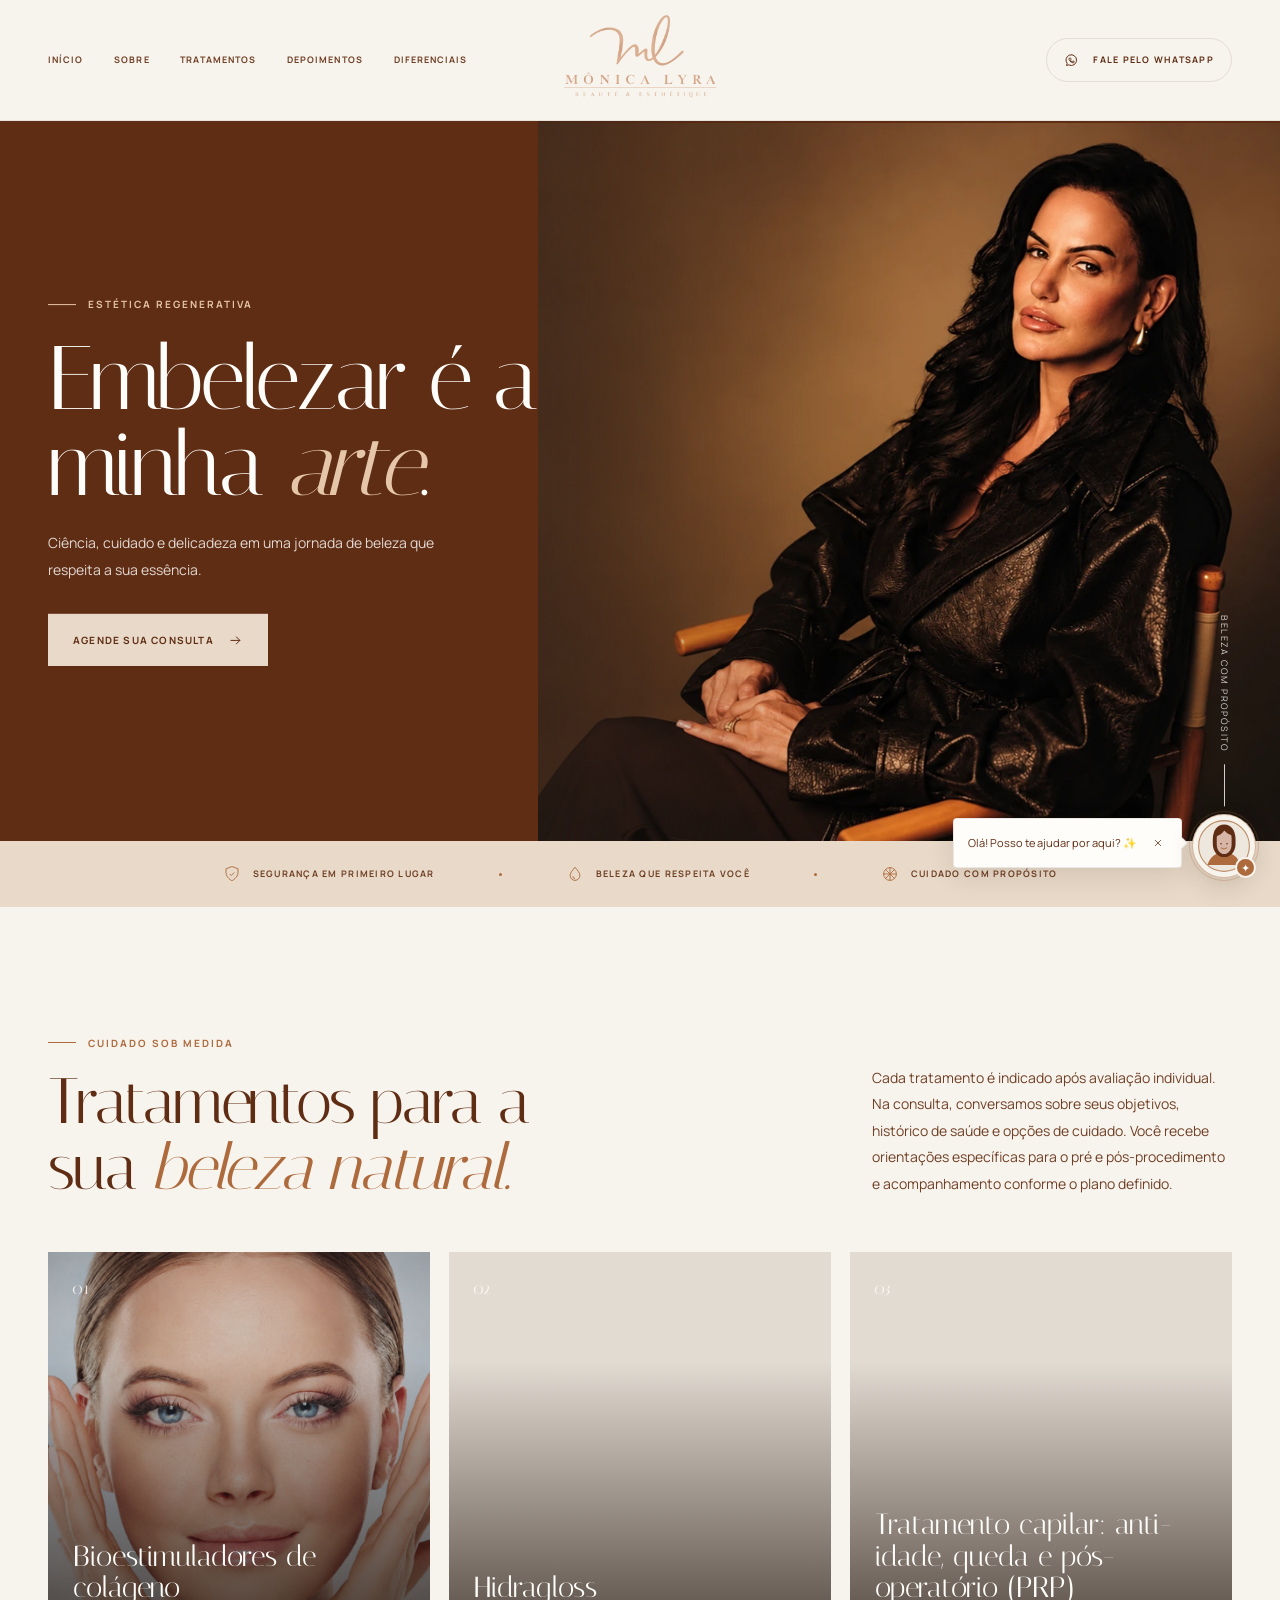
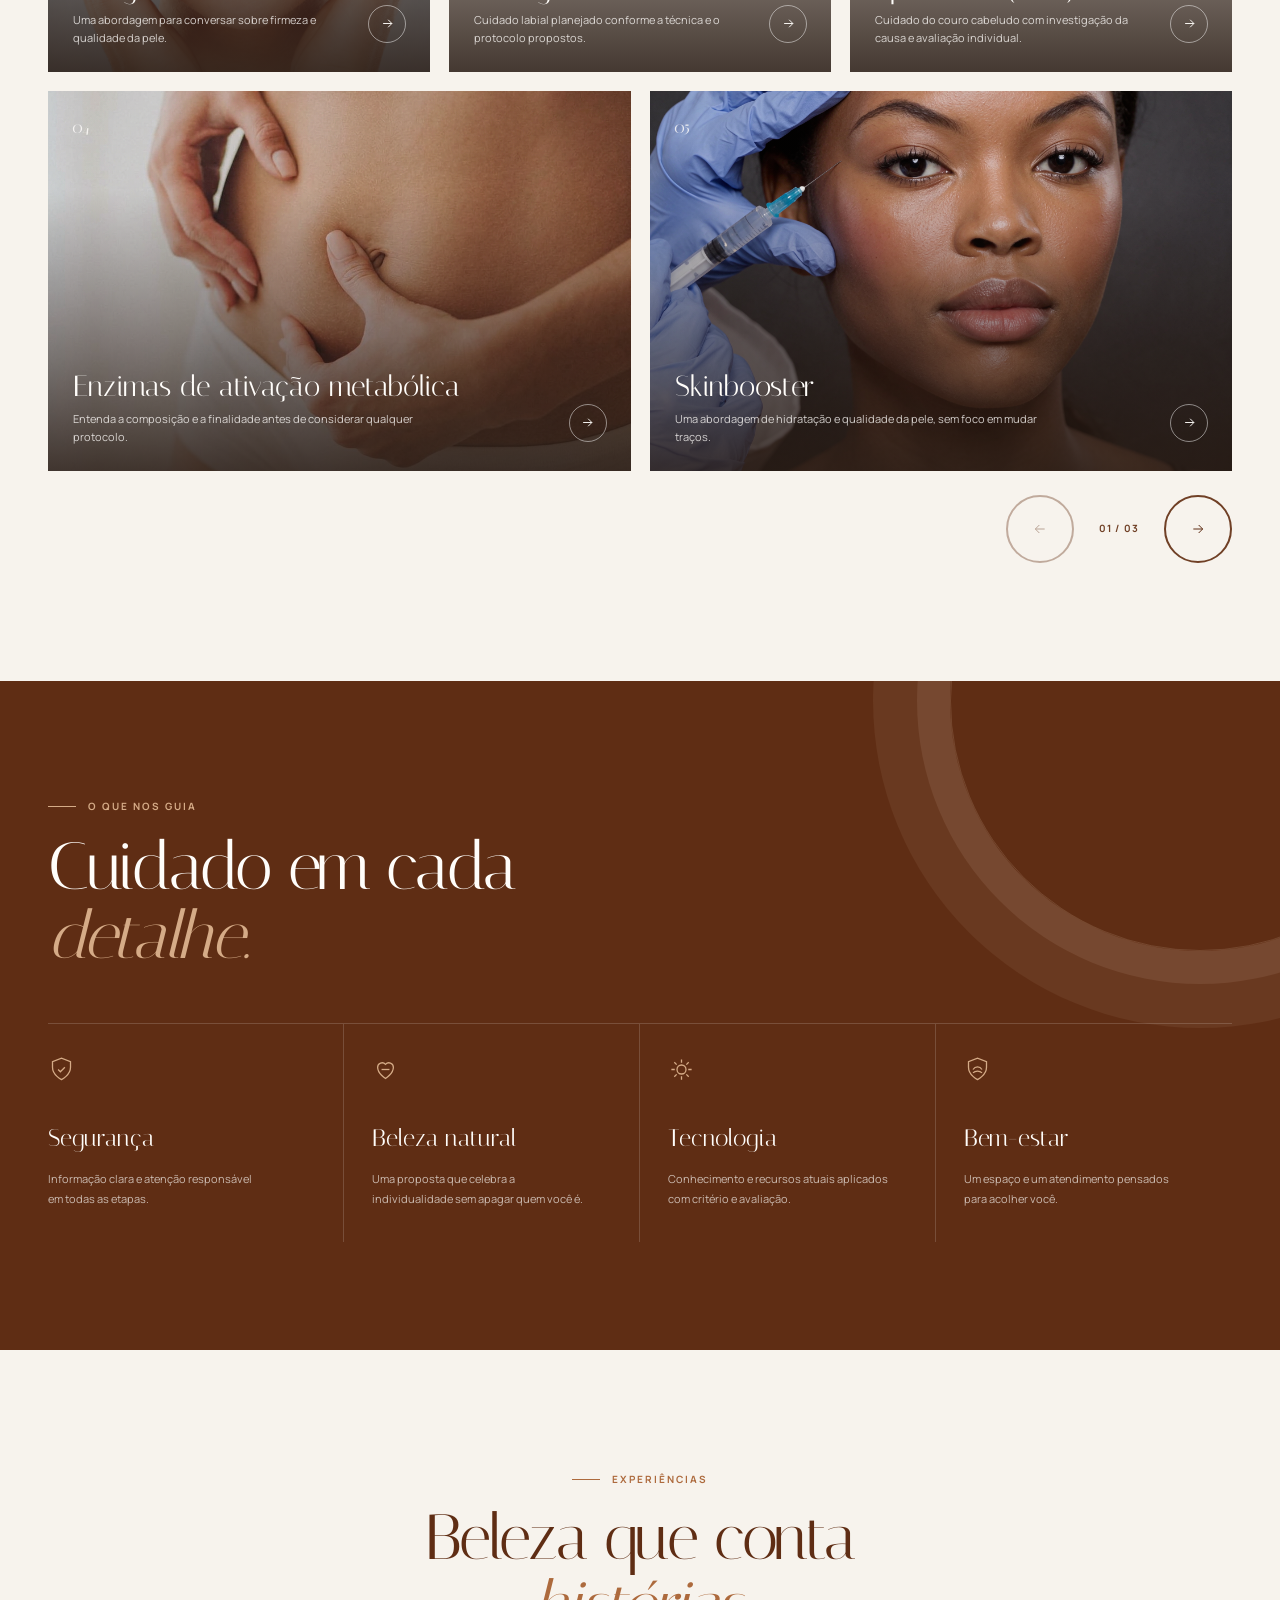
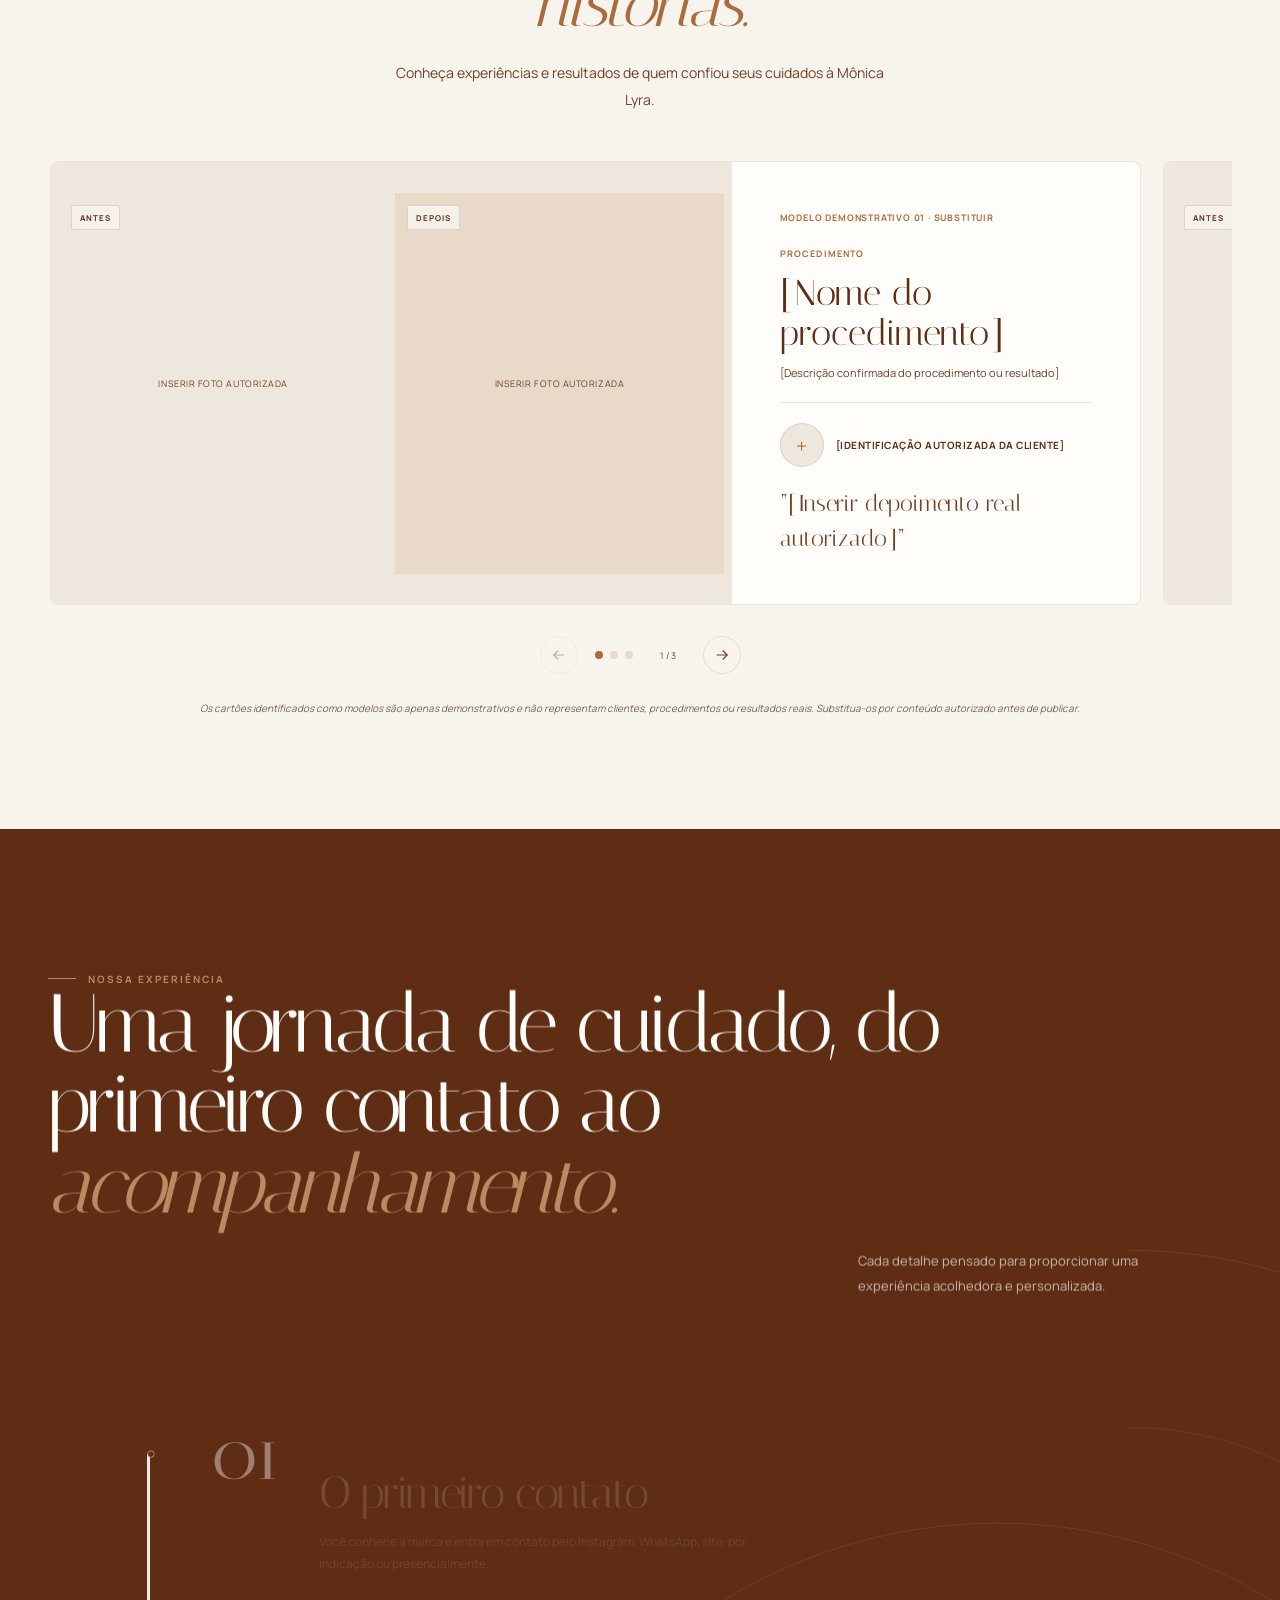
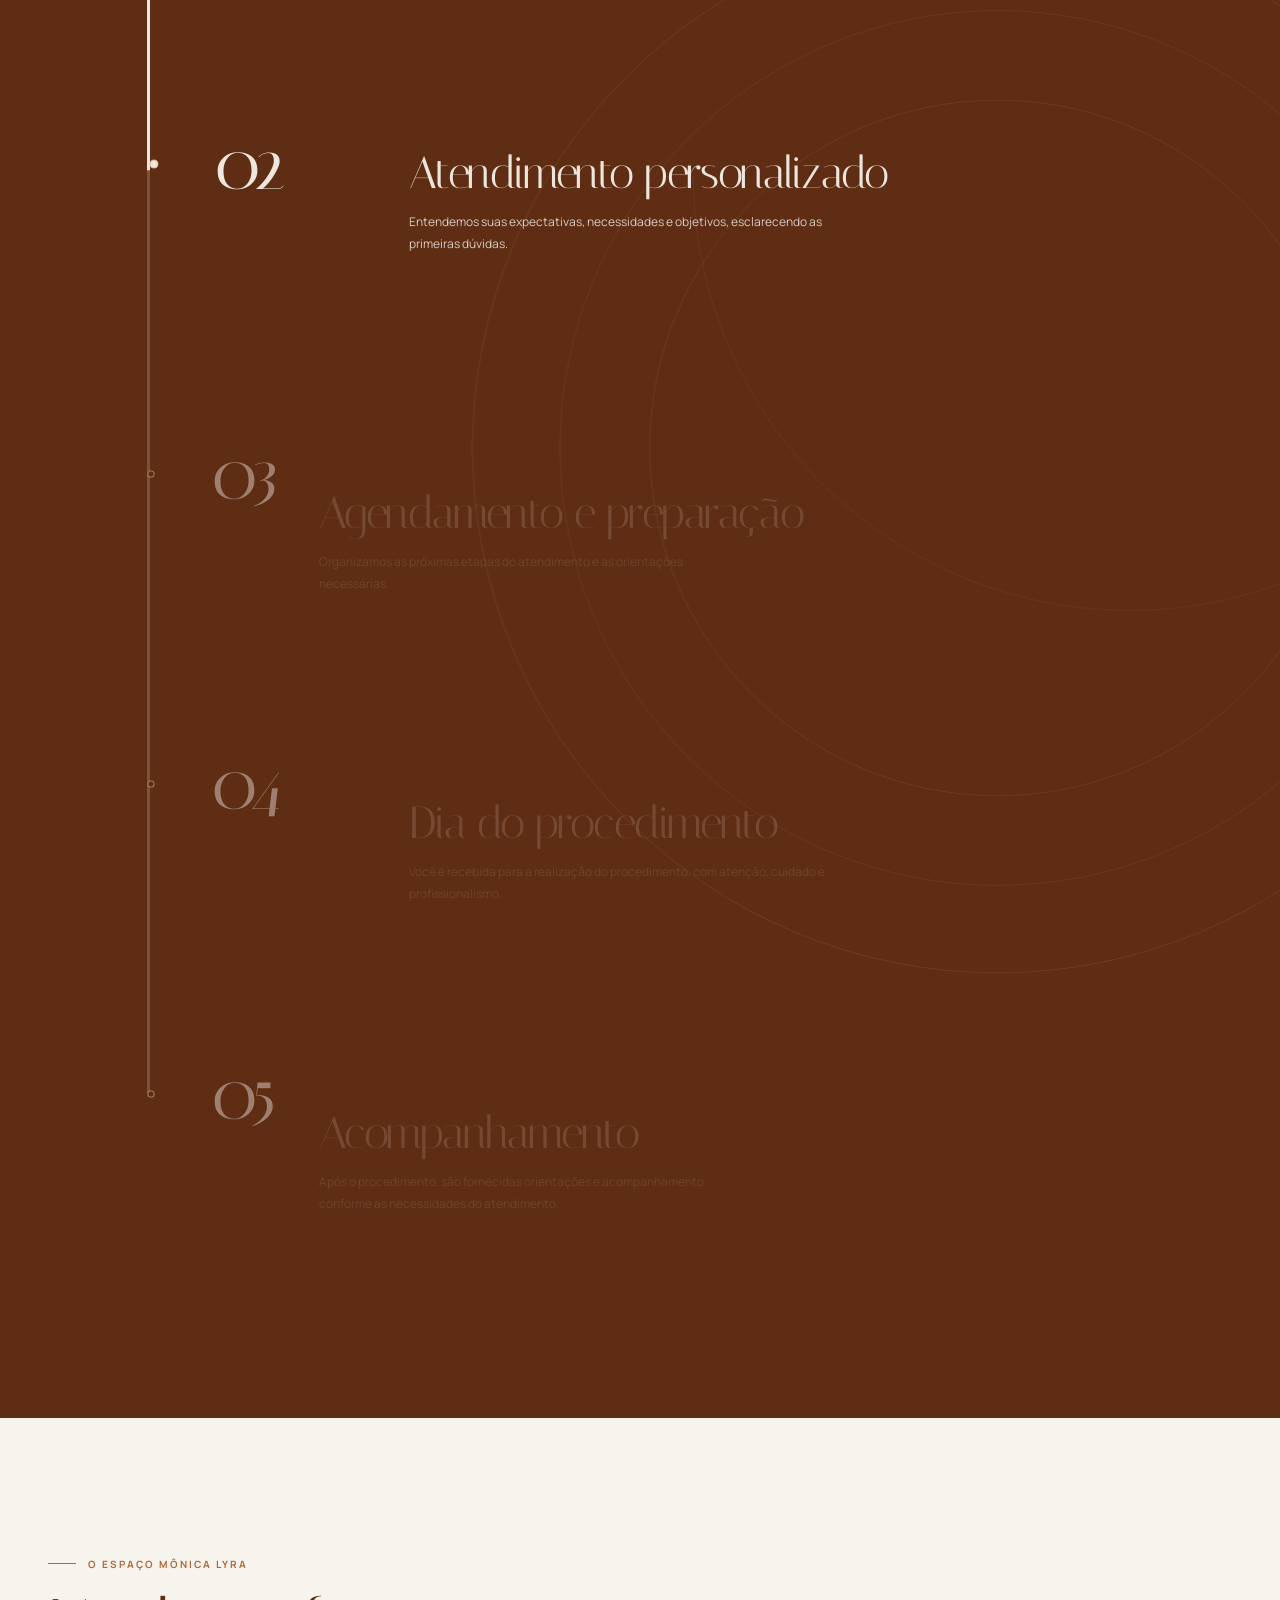
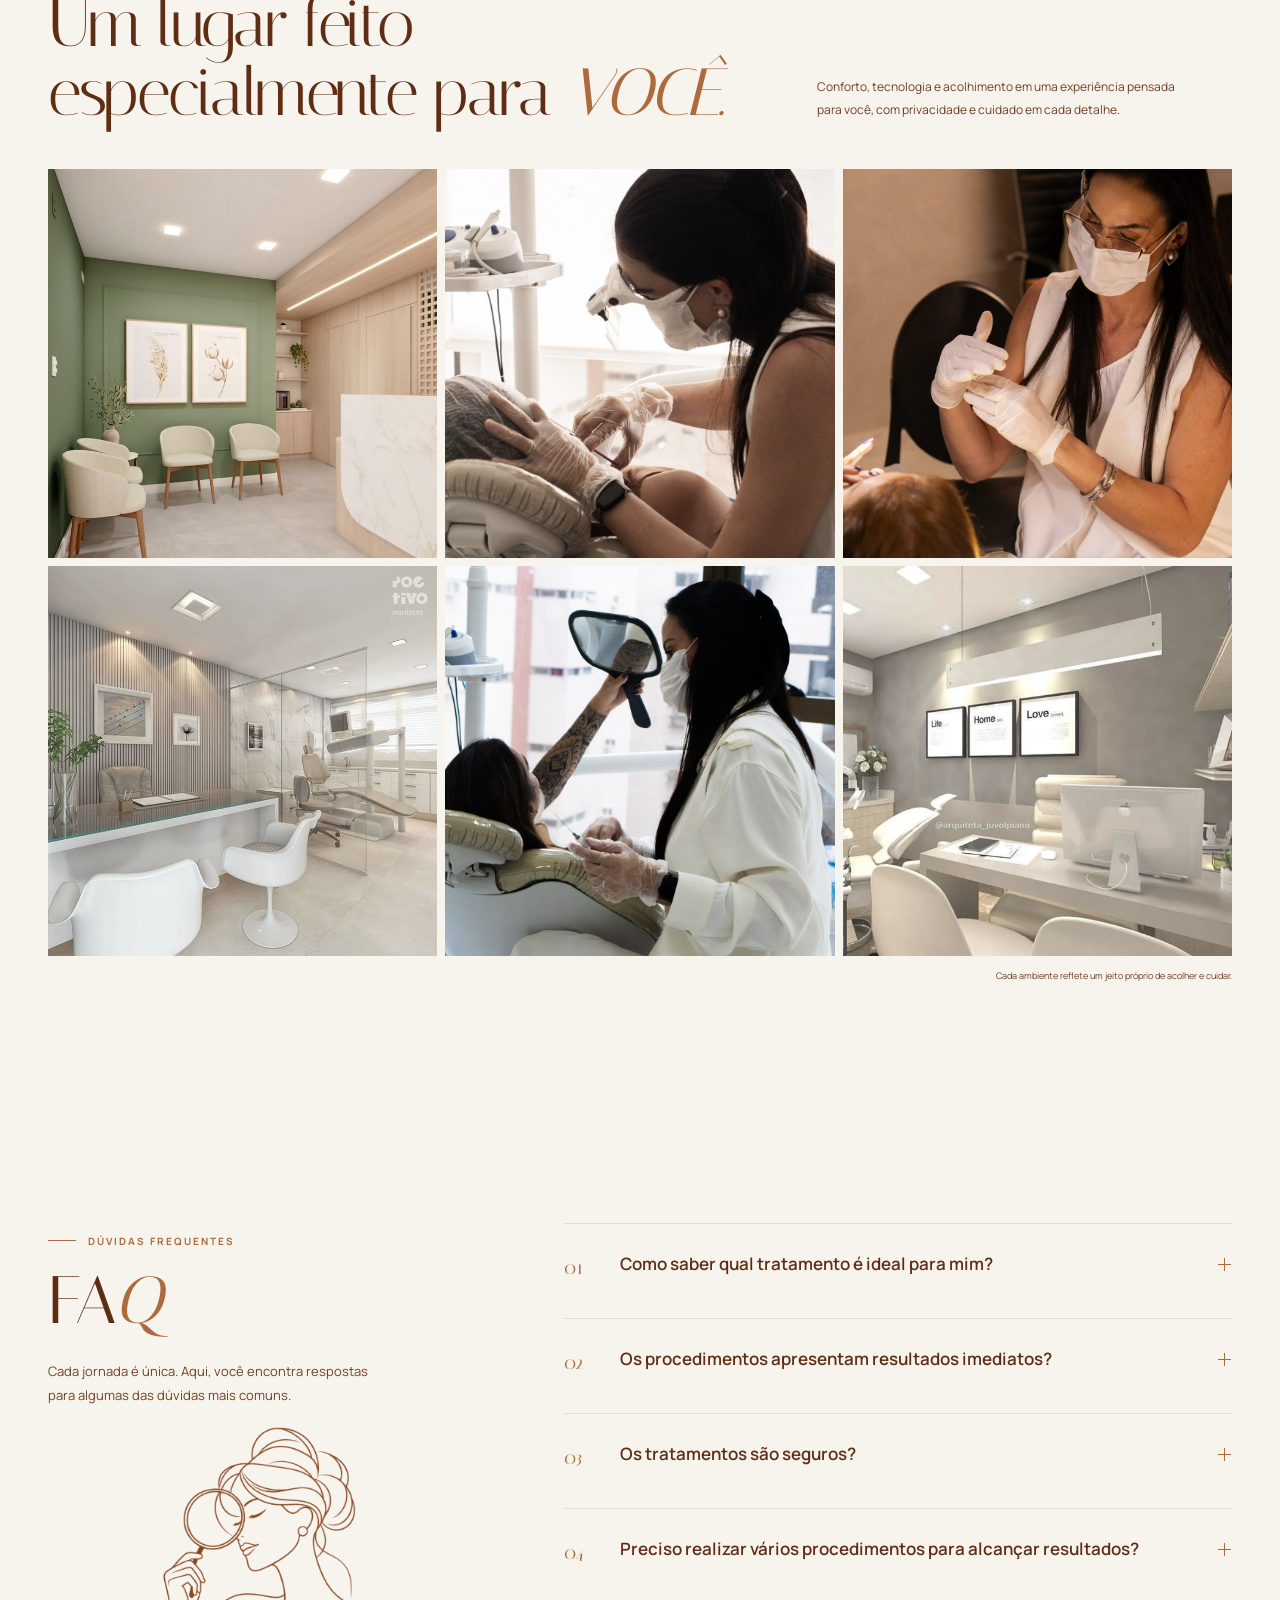
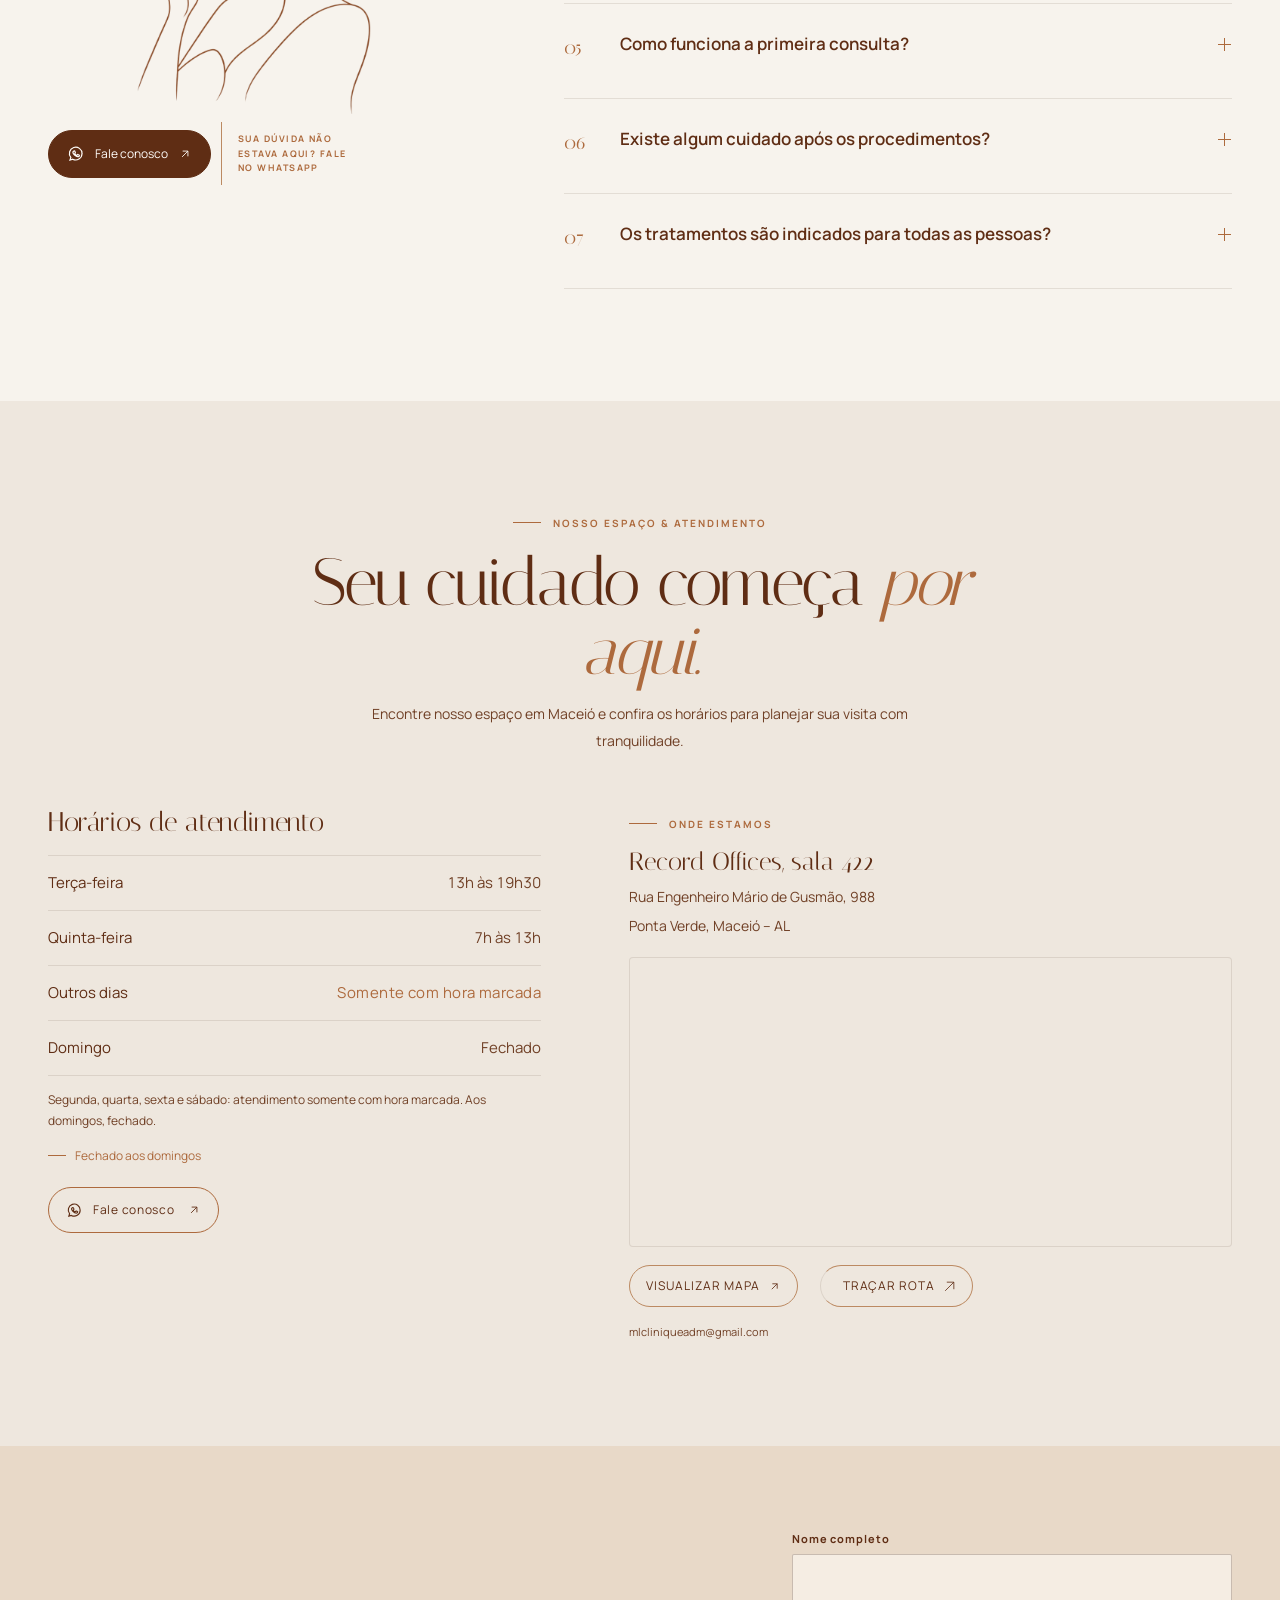
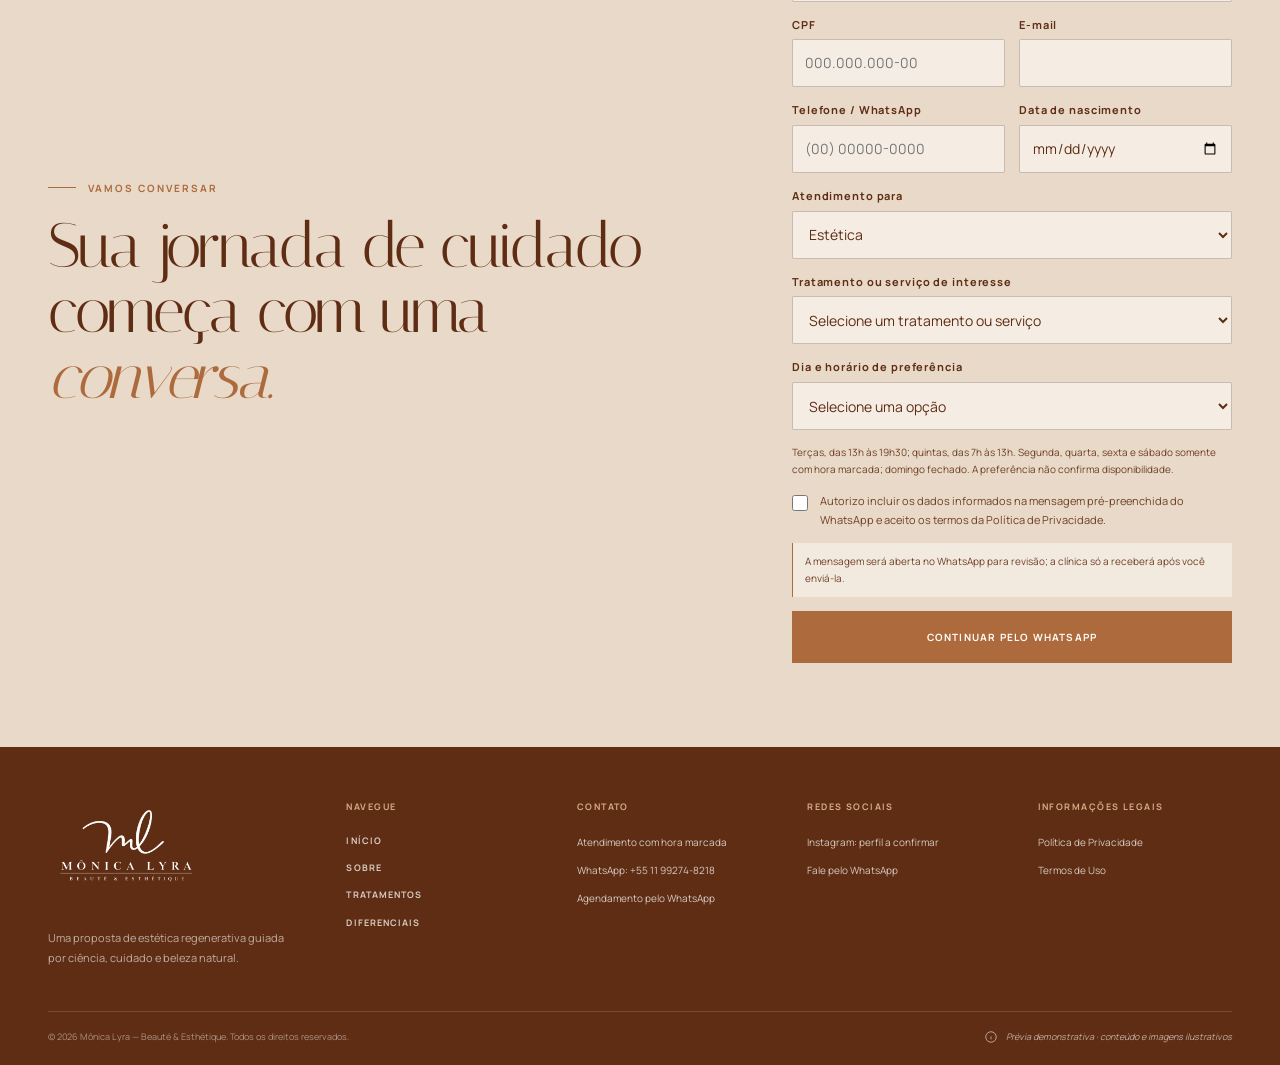
==== commit 9939b4c6: "up" ====
--- a/index.html
+++ b/index.html
@@ -27,6 +27,7 @@
     <link rel="stylesheet" href="assets/css/style.css?v=treatments-20261116-1">
     <link rel="stylesheet" href="assets/css/components.css">
     <link rel="stylesheet" href="assets/css/responsive.css?v=treatments-20261116-1">
+    <link rel="stylesheet" href="assets/css/assistant-chat.css?v=assistant-20261118-5">
     <script defer src="assets/js/main.js"></script>
     <script defer src="assets/js/navigation.js"></script>
     <script defer src="https://cdn.jsdelivr.net/npm/swiper@11.2.10/swiper-bundle.min.js"></script>
@@ -39,6 +40,7 @@
     <script defer src="assets/js/location-hours.js?v=hours-status-1"></script>
     <script defer src="assets/js/animations.js?v=hero-parallax-20261114-5"></script>
     <script defer src="assets/js/service-request.js"></script>
+    <script defer src="assets/js/assistant-chat.js?v=assistant-20261118-4"></script>
 </head>
 
 <body data-service-area="estetica">
@@ -308,12 +310,12 @@
                         <figcaption class="space-tile-word" aria-hidden="true">CONFORTO</figcaption>
                     </figure>
                     <figure class="space-tile" data-space-tile>
-                        <img src="imagens/tecnologia.jpg" alt="Sala de atendimento equipada para procedimentos estéticos"
+                        <img src="imagens/tecnologia .jpeg" alt="Sala de atendimento equipada para procedimentos estéticos"
                             loading="eager" decoding="async">
                         <figcaption class="space-tile-word" aria-hidden="true">TECNOLOGIA</figcaption>
                     </figure>
                     <figure class="space-tile" data-space-tile>
-                        <img src="imagens/acholhimento.jpg" alt="Sala de espera com poltronas confortáveis"
+                        <img src="imagens/acolhimento.jpeg" alt="Sala de espera com poltronas confortáveis"
                             loading="eager" decoding="async">
                         <figcaption class="space-tile-word" aria-hidden="true">ACOLHIMENTO</figcaption>
                     </figure>
@@ -323,7 +325,7 @@
                         <figcaption class="space-tile-word" aria-hidden="true">PRIVACIDADE</figcaption>
                     </figure>
                     <figure class="space-tile" data-space-tile>
-                        <img src="imagens/cuidado.jpg" alt="Sala de espera com decoração em madeira e assentos"
+                        <img src="imagens/cuidado.jpeg" alt="Sala de espera com decoração em madeira e assentos"
                             loading="eager" decoding="async">
                         <figcaption class="space-tile-word" aria-hidden="true">CUIDADO</figcaption>
                     </figure>
@@ -567,9 +569,7 @@
                 <div>
                     <span class="eyebrow">Vamos conversar</span>
                     <h2 class="display" id="contact-title">Sua jornada de cuidado começa com uma <em>conversa.</em></h2>
-                    <p class="copy">Preencha o formulário ao lado para solicitar atendimento. Se preferir, você também
-                        pode falar diretamente pelo WhatsApp.</p>
-                    <a class="button" href="#contato" data-whatsapp-link>Fale pelo WhatsApp</a>
+                    
                 </div>
                 <form class="contact-form service-request-form" id="service-request-form"
                     data-service-request-form aria-labelledby="contact-title"
@@ -628,16 +628,12 @@
                         Terças, das 13h às 19h30; quintas, das 7h às 13h. Segunda, quarta, sexta e sábado somente
                         com hora marcada; domingo fechado. A preferência não confirma disponibilidade.
                     </p>
-                    <p class="form-note service-request-privacy" id="service-request-privacy">
-                        Ao continuar, os dados serão incluídos no link do WhatsApp e poderão aparecer na URL e no
-                        histórico do navegador. Revise e envie a mensagem no aplicativo para compartilhá-los com a
-                        clínica. Consulte a <a href="pages/politica-de-privacidade.html">Política de Privacidade</a>.
-                    </p>
+                    
                     <div class="service-request-consent">
                         <input id="service-request-consent" name="whatsappConsent" type="checkbox" required>
                         <label for="service-request-consent">
-                            Autorizo incluir os dados informados na mensagem pré-preenchida do WhatsApp e compreendo
-                            que eles poderão constar na URL/histórico do navegador antes do envio.
+                            Autorizo incluir os dados informados na mensagem pré-preenchida do WhatsApp e aceito
+                            os termos da <a href="pages/politica-de-privacidade.html">Política de Privacidade</a>.
                         </label>
                     </div>
                     <p class="form-status service-request-status" id="service-request-status" role="status"
--- a/assets/css/style.css
+++ b/assets/css/style.css
@@ -27,7 +27,7 @@
 
 html {
     scroll-behavior: smooth;
-    scroll-padding-top: 100px;
+    scroll-padding-top: 116px;
 }
 
 
@@ -1813,6 +1813,10 @@
 
 
 @media (prefers-reduced-motion: reduce) {
+    .site-header {
+        transition: none;
+    }
+
     .hero-photo img {
         animation: none;
         will-change: auto;
@@ -2490,8 +2494,11 @@
     display: inline-flex;
     align-items: center;
     gap: 8px;
+    border: .5px solid var(--bronze-light);
     color: var(--ink);
     font-size: 12px;
+    border-radius: 50px;
+    padding: 10px 16px;
     letter-spacing: .08em;
     text-transform: uppercase;
     transition: color .3s var(--ease-smooth);
@@ -2508,7 +2515,7 @@
 
 .location-links a:hover,
 .location-email:hover {
-    color: var(--bronze);
+    color: var(--bronze-light);
 }
 
 
--- a/assets/css/components.css
+++ b/assets/css/components.css
@@ -30,10 +30,17 @@
 }
 
 .site-header {
-    position: relative;
+    --header-hide-offset: -116px;
+    position: sticky;
+    top: 0;
     z-index: 20;
     background: rgba(247, 243, 237, .96);
     border-bottom: .5px solid rgba(82, 60, 46, .09);
+    transition: top .35s var(--ease-smooth);
+}
+
+.site-header.is-hidden {
+    top: var(--header-hide-offset);
 }
 
 .header-inner {
--- a/assets/css/responsive.css
+++ b/assets/css/responsive.css
@@ -68,8 +68,12 @@
         }
 
 @media (max-width: 760px) {
+            .site-header {
+                --header-hide-offset: -78px;
+            }
+
             html {
-                scroll-padding-top: 76px;
+                scroll-padding-top: 78px;
             }
 
             .wrap {
@@ -105,16 +109,22 @@
 
             .header-action .button {
                 width: 42px;
+                height: 42px;
                 min-height: 42px;
+                flex: 0 0 42px;
+                justify-content: center;
+                gap: 0;
                 padding: 0;
                 overflow: hidden;
                 font-size: 0;
+                line-height: 0;
             }
 
             .header-action .button svg {
+                display: block;
                 width: 17px;
                 height: 17px;
-                flex: 0 0 auto;
+                flex: 0 0 17px;
             }
 
             .desktop-nav {
--- a/assets/css/assistant-chat.css
+++ b/assets/css/assistant-chat.css
@@ -0,0 +1,687 @@
+.assistant-launcher {
+    position: fixed;
+    z-index: 40;
+    right: 24px;
+    bottom: max(22px, env(safe-area-inset-bottom));
+    display: grid;
+    width: 64px;
+    height: 64px;
+    place-items: center;
+    padding: 0;
+    border: 1px solid rgba(188, 138, 98, .58);
+    border-radius: 50%;
+    background: var(--paper);
+    box-shadow: 0 8px 24px rgba(58, 41, 33, .16);
+    color: var(--white);
+    cursor: pointer;
+    transition: box-shadow .3s var(--ease-smooth), transform .3s var(--ease-smooth);
+}
+
+.assistant-launcher::before {
+    position: absolute;
+    z-index: -1;
+    inset: -4px;
+    border: 1px solid rgba(173, 106, 61, .28);
+    border-radius: inherit;
+    content: "";
+    animation: assistant-launcher-pulse 4.8s ease-out infinite;
+}
+
+.assistant-launcher::after {
+    position: absolute;
+    right: -1px;
+    bottom: -1px;
+    display: grid;
+    width: 21px;
+    height: 21px;
+    place-items: center;
+    border: 2px solid var(--paper);
+    border-radius: 50%;
+    background: var(--bronze);
+    color: var(--white);
+    content: "✦";
+    font-size: 11px;
+    line-height: 1;
+}
+
+.assistant-launcher:hover {
+    transform: translateY(-1px);
+    box-shadow: 0 11px 28px rgba(58, 41, 33, .21);
+}
+
+.assistant-launcher svg {
+    width: 56px;
+    height: 56px;
+}
+
+.assistant-invite {
+    position: fixed;
+    z-index: 39;
+    right: 98px;
+    bottom: max(32px, calc(env(safe-area-inset-bottom) + 10px));
+    display: flex;
+    max-width: min(270px, calc(100vw - 120px));
+    align-items: center;
+    gap: 8px;
+    padding: 11px 10px 11px 14px;
+    border: 1px solid rgba(82, 60, 46, .11);
+    border-radius: 4px;
+    background: var(--white);
+    box-shadow: 0 8px 26px rgba(58, 41, 33, .12);
+    color: var(--ink);
+    font-size: 11px;
+    line-height: 1.5;
+    opacity: 0;
+    pointer-events: none;
+    transform: translateY(6px);
+    transition: opacity .3s ease, transform .35s var(--ease-smooth), visibility 0s linear .35s;
+    visibility: hidden;
+}
+
+.assistant-invite::after {
+    position: absolute;
+    top: 50%;
+    right: -5px;
+    width: 9px;
+    height: 9px;
+    border-top: 1px solid rgba(82, 60, 46, .11);
+    border-right: 1px solid rgba(82, 60, 46, .11);
+    background: var(--white);
+    content: "";
+    transform: translateY(-50%) rotate(45deg);
+}
+
+.assistant-invite.is-visible {
+    opacity: 1;
+    pointer-events: auto;
+    transform: translateY(0);
+    transition: opacity .3s ease, transform .35s var(--ease-smooth);
+    visibility: visible;
+}
+
+.assistant-invite.is-dismissed {
+    display: none;
+}
+
+.assistant-invite-dismiss {
+    display: grid;
+    width: 26px;
+    height: 26px;
+    flex: 0 0 auto;
+    place-items: center;
+    padding: 0;
+    border: 0;
+    border-radius: 50%;
+    background: transparent;
+    color: var(--ink-soft);
+    cursor: pointer;
+    transition: background .25s ease, color .25s ease;
+}
+
+.assistant-invite-dismiss:hover {
+    background: rgba(238, 231, 222, .55);
+    color: var(--bronze);
+}
+
+.assistant-invite-dismiss svg {
+    width: 14px;
+    height: 14px;
+}
+
+.assistant-chat-panel {
+    position: fixed;
+    z-index: 41;
+    right: 24px;
+    bottom: max(94px, calc(env(safe-area-inset-bottom) + 82px));
+    display: flex;
+    width: min(390px, calc(100vw - 16px));
+    max-height: min(680px, calc(100dvh - 116px));
+    flex-direction: column;
+    overflow: hidden;
+    border: 1px solid rgba(82, 60, 46, .16);
+    border-radius: 7px;
+    background: var(--paper);
+    box-shadow: 0 22px 70px rgba(58, 41, 33, .2);
+    opacity: 0;
+    pointer-events: none;
+    transform: translateY(10px);
+    transform-origin: bottom right;
+    transition: opacity .25s ease, transform .35s var(--ease-smooth), visibility 0s linear .35s;
+    visibility: hidden;
+}
+
+.assistant-chat-panel.is-open {
+    opacity: 1;
+    pointer-events: auto;
+    transform: translateY(0);
+    transition: opacity .25s ease, transform .35s var(--ease-smooth);
+    visibility: visible;
+}
+
+.assistant-chat-header {
+    display: flex;
+    min-height: 76px;
+    flex: 0 0 auto;
+    align-items: center;
+    justify-content: space-between;
+    gap: 12px;
+    padding: 13px 15px 13px 18px;
+    background: var(--ink);
+    color: var(--white);
+}
+
+.assistant-chat-identity {
+    display: flex;
+    min-width: 0;
+    align-items: center;
+    gap: 12px;
+}
+
+.assistant-chat-monogram {
+    display: grid;
+    width: 40px;
+    height: 40px;
+    flex: 0 0 auto;
+    place-items: center;
+    border: 1px solid rgba(215, 182, 167, .65);
+    border-radius: 50%;
+    color: #e5c4a4;
+    font-family: var(--serif);
+    font-size: 25px;
+    line-height: 1;
+}
+
+.assistant-chat-identity-text {
+    display: grid;
+    gap: 1px;
+}
+
+.assistant-chat-identity-text h2 {
+    margin: 0;
+    font-family: var(--serif);
+    font-size: 20px;
+    font-weight: 400;
+    line-height: 1.2;
+}
+
+.assistant-chat-identity-text > span {
+    color: rgba(255, 253, 250, .7);
+    font-size: 9px;
+    letter-spacing: .08em;
+}
+
+.assistant-chat-header-actions {
+    display: flex;
+    flex: 0 0 auto;
+    align-items: center;
+    gap: 3px;
+}
+
+.assistant-chat-icon-button {
+    display: grid;
+    width: 34px;
+    height: 34px;
+    place-items: center;
+    padding: 0;
+    border: 0;
+    border-radius: 50%;
+    background: transparent;
+    color: rgba(255, 253, 250, .83);
+    cursor: pointer;
+    transition: background .25s ease, color .25s ease;
+}
+
+.assistant-chat-icon-button:hover {
+    background: rgba(255, 253, 250, .07);
+    color: var(--white);
+}
+
+.assistant-chat-icon-button svg {
+    width: 16px;
+    height: 16px;
+}
+
+.assistant-chat-thread {
+    display: flex;
+    min-height: 180px;
+    flex: 1 1 auto;
+    flex-direction: column;
+    gap: 13px;
+    overflow-x: hidden;
+    overflow-y: auto;
+    padding: 18px 15px;
+    overscroll-behavior: contain;
+    scrollbar-color: rgba(173, 106, 61, .38) transparent;
+    scrollbar-width: thin;
+}
+
+.assistant-message {
+    display: flex;
+    width: 100%;
+    justify-content: flex-start;
+}
+
+.assistant-message.is-pending {
+    display: none;
+}
+
+.assistant-message.is-entering {
+    animation: assistant-message-enter .32s var(--ease-smooth) both;
+}
+
+.assistant-message--user {
+    justify-content: flex-end;
+}
+
+.assistant-message-bubble {
+    width: fit-content;
+    max-width: 94%;
+    padding: 12px 13px;
+    border: 1px solid rgba(82, 60, 46, .08);
+    border-radius: 3px 14px 14px 14px;
+    background: var(--white);
+    color: var(--ink);
+}
+
+.assistant-message--user .assistant-message-bubble {
+    max-width: 88%;
+    border-color: transparent;
+    border-radius: 14px 3px 14px 14px;
+    background: var(--sand);
+}
+
+.assistant-message-copy {
+    margin: 0;
+    color: var(--ink-soft);
+    font-size: 12px;
+    line-height: 1.7;
+    overflow-wrap: anywhere;
+    white-space: pre-line;
+}
+
+.assistant-message--user .assistant-message-copy {
+    color: var(--ink);
+}
+
+.assistant-quick-replies {
+    display: flex;
+    flex-wrap: wrap;
+    gap: 7px;
+    margin-top: 11px;
+}
+
+.assistant-quick-replies--catalog {
+    display: grid;
+    grid-template-columns: repeat(2, minmax(0, 1fr));
+}
+
+.assistant-quick-reply {
+    min-height: 38px;
+    padding: 8px 12px;
+    border: 1px solid rgba(173, 106, 61, .35);
+    border-radius: 3px;
+    background: rgba(255, 253, 250, .62);
+    color: var(--ink-soft);
+    font-size: 10px;
+    font-weight: 600;
+    line-height: 1.45;
+    text-align: left;
+    cursor: pointer;
+    transition: border-color .22s ease, background .22s ease, color .22s ease,
+        box-shadow .22s ease;
+}
+
+.assistant-quick-reply:hover {
+    border-color: rgba(173, 106, 61, .52);
+    background: rgba(173, 106, 61, .035);
+    color: var(--ink-soft);
+    box-shadow: 0 2px 7px rgba(58, 41, 33, .045);
+}
+
+.assistant-quick-reply:active {
+    background: rgba(173, 106, 61, .07);
+}
+
+.assistant-quick-reply:disabled {
+    cursor: wait;
+}
+
+.assistant-quick-replies--catalog .assistant-quick-reply {
+    min-height: 44px;
+}
+
+.assistant-treatment-card {
+    display: grid;
+    gap: 10px;
+    margin-top: 12px;
+    padding: 12px;
+    border: 1px solid var(--line);
+    background: var(--paper);
+}
+
+.assistant-treatment-heading {
+    display: flex;
+    align-items: center;
+    gap: 11px;
+}
+
+.assistant-treatment-image {
+    width: 54px;
+    height: 54px;
+    flex: 0 0 auto;
+    border-radius: 2px;
+    background: var(--cream);
+    object-fit: cover;
+}
+
+.assistant-treatment-heading-copy {
+    min-width: 0;
+}
+
+.assistant-treatment-area {
+    display: block;
+    margin-bottom: 3px;
+    color: var(--bronze);
+    font-size: 8px;
+    font-weight: 700;
+    letter-spacing: .1em;
+    text-transform: uppercase;
+}
+
+.assistant-treatment-heading h3 {
+    margin: 0;
+    font-family: var(--serif);
+    font-size: 17px;
+    font-weight: 400;
+    line-height: 1.25;
+}
+
+.assistant-treatment-summary {
+    margin: 0;
+    color: var(--ink-soft);
+    font-size: 10px;
+    line-height: 1.65;
+}
+
+.assistant-treatment-detail {
+    border-top: 1px solid var(--line);
+}
+
+.assistant-treatment-detail summary {
+    padding: 8px 0 0;
+    color: var(--ink);
+    font-size: 9px;
+    font-weight: 700;
+    cursor: pointer;
+}
+
+.assistant-treatment-detail p {
+    margin: 7px 0 3px;
+    color: var(--ink-soft);
+    font-size: 10px;
+    line-height: 1.7;
+}
+
+.assistant-whatsapp-link {
+    display: flex;
+    min-height: 40px;
+    align-items: center;
+    justify-content: center;
+    gap: 8px;
+    margin-top: 11px;
+    padding: 8px 11px;
+    background: var(--bronze);
+    color: var(--white);
+    font-size: 9px;
+    font-weight: 700;
+    letter-spacing: .025em;
+    line-height: 1.45;
+    text-align: center;
+    transition: background .25s ease, box-shadow .25s ease;
+}
+
+.assistant-whatsapp-link:hover {
+    background: #a46139;
+    box-shadow: 0 3px 9px rgba(58, 41, 33, .1);
+}
+
+.assistant-whatsapp-link svg {
+    width: 16px;
+    height: 16px;
+    flex: 0 0 auto;
+}
+
+.assistant-chat-unavailable {
+    margin: 9px 0 0;
+    color: var(--ink-soft);
+    font-size: 10px;
+    line-height: 1.65;
+}
+
+.assistant-chat-link {
+    display: inline-block;
+    margin-top: 8px;
+    color: var(--bronze);
+    font-size: 10px;
+    text-decoration: underline;
+    text-underline-offset: 3px;
+}
+
+.assistant-chat-form {
+    display: flex;
+    min-height: 52px;
+    flex: 0 0 auto;
+    align-items: center;
+    gap: 8px;
+    margin: 0 14px;
+    padding: 5px 6px 5px 13px;
+    border: 1px solid rgba(82, 60, 46, .2);
+    background: var(--white);
+}
+
+.assistant-chat-input {
+    width: 100%;
+    min-width: 0;
+    min-height: 38px;
+    padding: 7px 0;
+    border: 0;
+    outline: none;
+    background: transparent;
+    color: var(--ink);
+    font: inherit;
+    font-size: 11px;
+}
+
+.assistant-chat-input::placeholder {
+    color: rgba(96, 75, 61, .68);
+}
+
+.assistant-chat-send {
+    display: grid;
+    width: 36px;
+    height: 36px;
+    flex: 0 0 auto;
+    place-items: center;
+    border: 0;
+    background: var(--ink);
+    color: var(--white);
+    cursor: pointer;
+    transition: background .25s ease, opacity .25s ease;
+}
+
+.assistant-chat-send:hover {
+    opacity: .88;
+}
+
+.assistant-chat-send svg {
+    width: 17px;
+    height: 17px;
+}
+
+.assistant-chat-note {
+    margin: 8px 16px 12px;
+    color: var(--ink-soft);
+    font-size: 8px;
+    line-height: 1.5;
+    text-align: center;
+}
+
+.assistant-chat-panel :focus-visible,
+.assistant-launcher:focus-visible,
+.assistant-invite-dismiss:focus-visible,
+.assistant-quick-reply:focus-visible,
+.assistant-chat-form :focus-visible,
+.assistant-chat-panel a:focus-visible {
+    outline: 2px solid var(--bronze-light);
+    outline-offset: 3px;
+}
+
+.assistant-typing {
+    display: flex;
+    width: fit-content;
+    align-items: center;
+    gap: 4px;
+    padding: 12px 14px;
+    border: 1px solid rgba(82, 60, 46, .08);
+    border-radius: 3px 14px 14px 14px;
+    background: var(--white);
+}
+
+.assistant-typing span {
+    width: 5px;
+    height: 5px;
+    border-radius: 50%;
+    background: var(--bronze-light);
+    animation: assistant-typing-dot 1.05s ease-in-out infinite;
+}
+
+.assistant-typing span:nth-child(2) {
+    animation-delay: .14s;
+}
+
+.assistant-typing span:nth-child(3) {
+    animation-delay: .28s;
+}
+
+@keyframes assistant-message-enter {
+    from {
+        opacity: 0;
+        transform: translateY(7px);
+    }
+
+    to {
+        opacity: 1;
+        transform: translateY(0);
+    }
+}
+
+@keyframes assistant-typing-dot {
+    0%, 60%, 100% {
+        opacity: .38;
+        transform: translateY(0);
+    }
+
+    30% {
+        opacity: 1;
+        transform: translateY(-3px);
+    }
+}
+
+@keyframes assistant-launcher-pulse {
+    0%, 100% {
+        opacity: .5;
+        transform: scale(1);
+    }
+
+    65% {
+        opacity: 0;
+        transform: scale(1.13);
+    }
+}
+
+@media (max-width: 600px) {
+    .assistant-launcher {
+        right: max(16px, env(safe-area-inset-right));
+        bottom: max(16px, env(safe-area-inset-bottom));
+        width: 60px;
+        height: 60px;
+    }
+
+    .assistant-launcher svg {
+        width: 52px;
+        height: 52px;
+    }
+
+    .assistant-invite {
+        right: max(84px, calc(env(safe-area-inset-right) + 68px));
+        bottom: max(25px, calc(env(safe-area-inset-bottom) + 9px));
+        max-width: min(250px, calc(100vw - 108px));
+        padding: 9px 8px 9px 11px;
+        font-size: 10px;
+    }
+
+    .assistant-chat-panel {
+        left: max(8px, env(safe-area-inset-left));
+        right: max(8px, env(safe-area-inset-right));
+        bottom: max(76px, calc(env(safe-area-inset-bottom) + 68px));
+        width: min(390px, calc(100vw - 16px));
+        max-height: calc(100dvh - 88px - env(safe-area-inset-bottom));
+        transform-origin: bottom right;
+    }
+
+    .assistant-chat-header {
+        min-height: 68px;
+        padding-inline: 13px 10px;
+    }
+
+    .assistant-chat-thread {
+        min-height: 0;
+        padding: 14px 11px;
+    }
+
+    .assistant-message-bubble {
+        max-width: 97%;
+        padding: 10px;
+    }
+
+    .assistant-chat-form {
+        margin-inline: 10px;
+    }
+}
+
+@media (max-width: 360px) {
+    .assistant-chat-header-actions {
+        gap: 0;
+    }
+
+    .assistant-chat-icon-button {
+        width: 30px;
+        height: 32px;
+    }
+
+    .assistant-chat-monogram {
+        width: 35px;
+        height: 35px;
+        font-size: 22px;
+    }
+
+    .assistant-chat-identity {
+        gap: 8px;
+    }
+}
+
+@media (prefers-reduced-motion: reduce) {
+    .assistant-chat-panel,
+    .assistant-invite,
+    .assistant-launcher,
+    .assistant-launcher::before,
+    .assistant-chat-icon-button,
+    .assistant-quick-reply,
+    .assistant-whatsapp-link,
+    .assistant-chat-send,
+    .assistant-message.is-entering,
+    .assistant-typing span {
+        transition: none;
+        animation: none;
+    }
+}
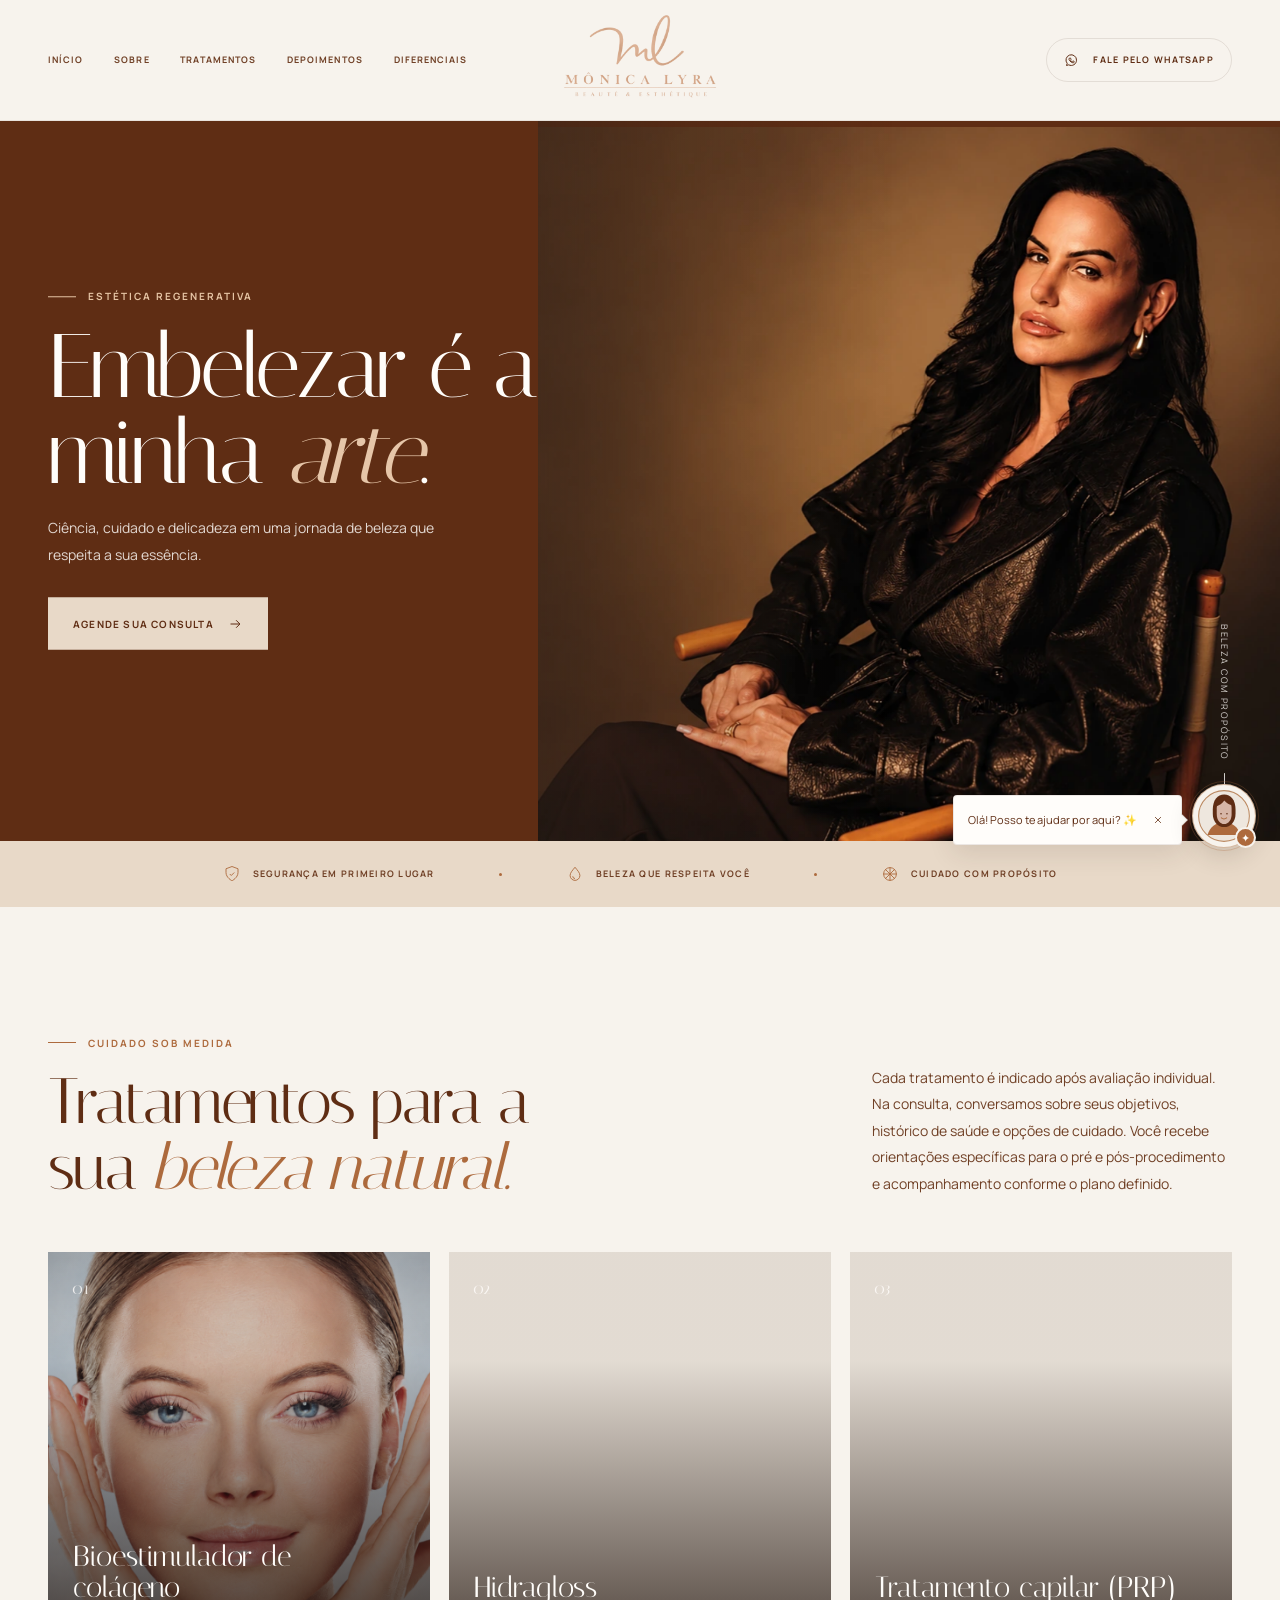
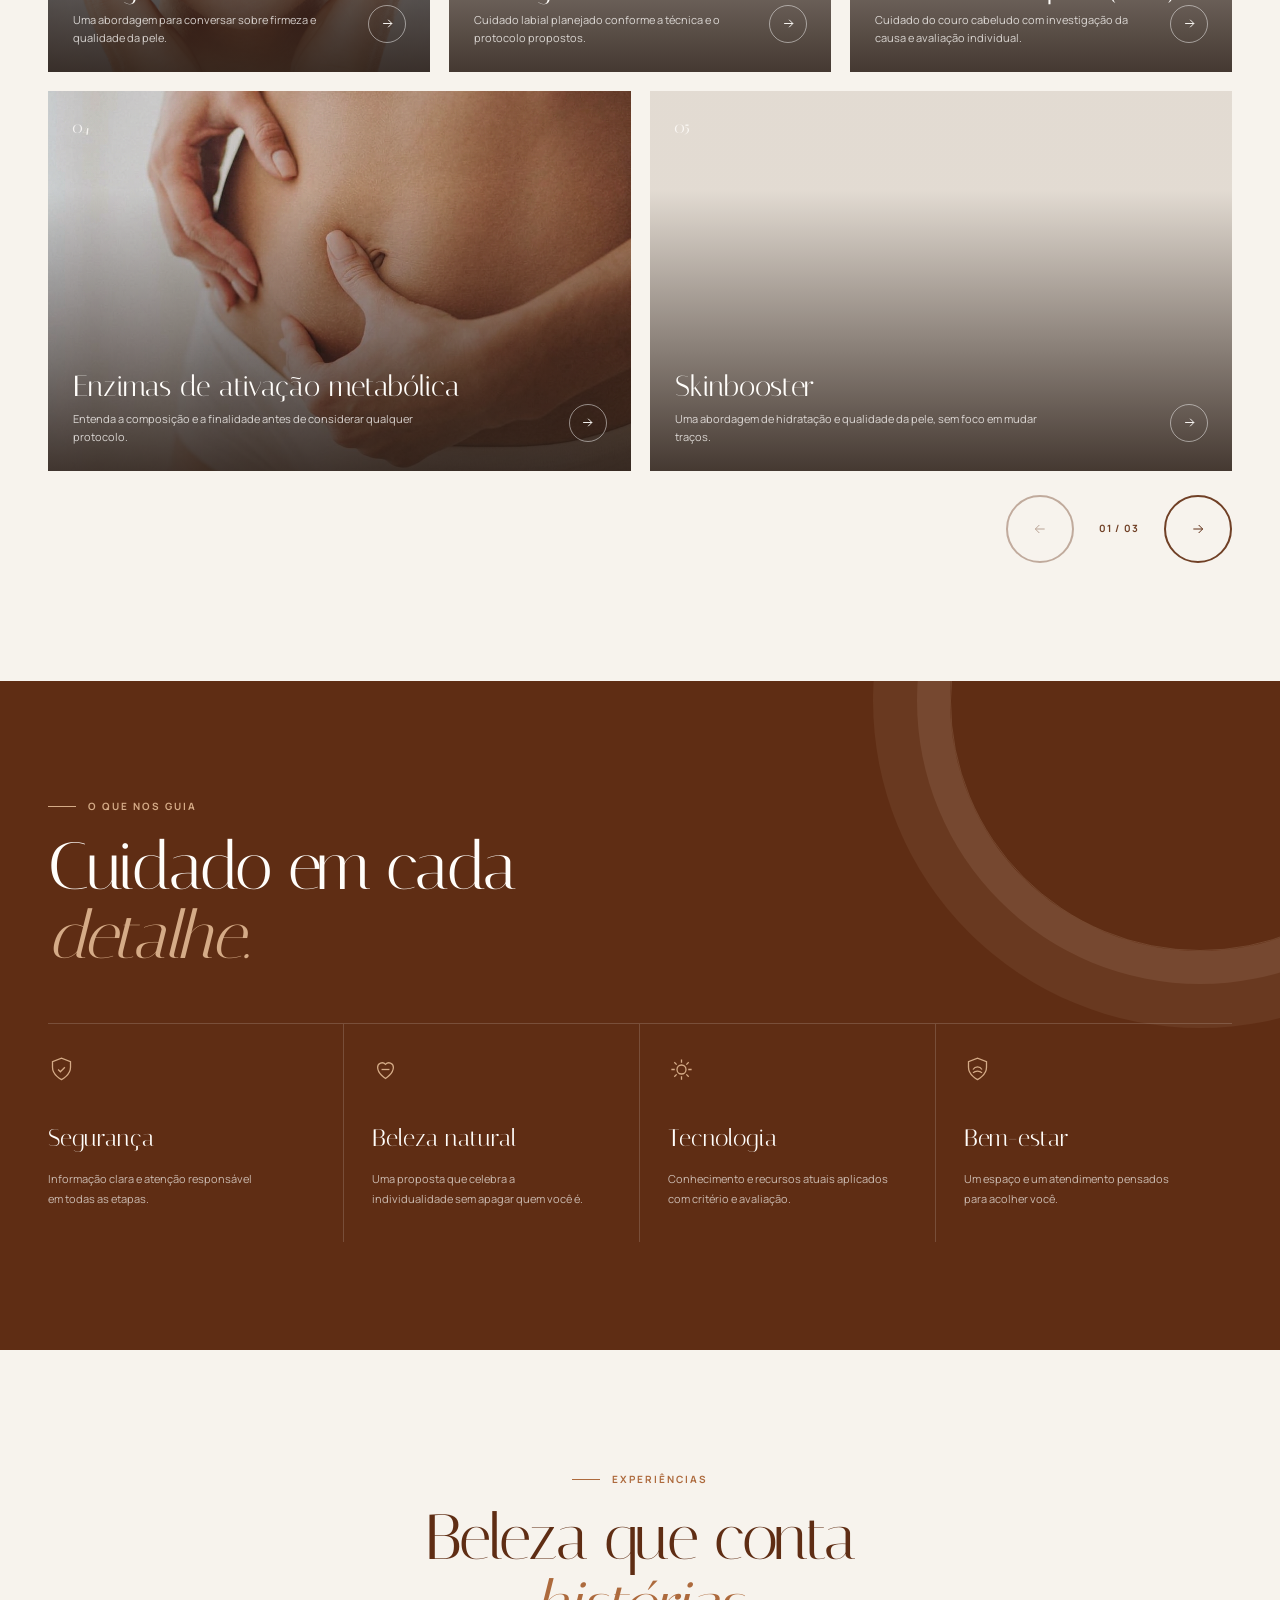
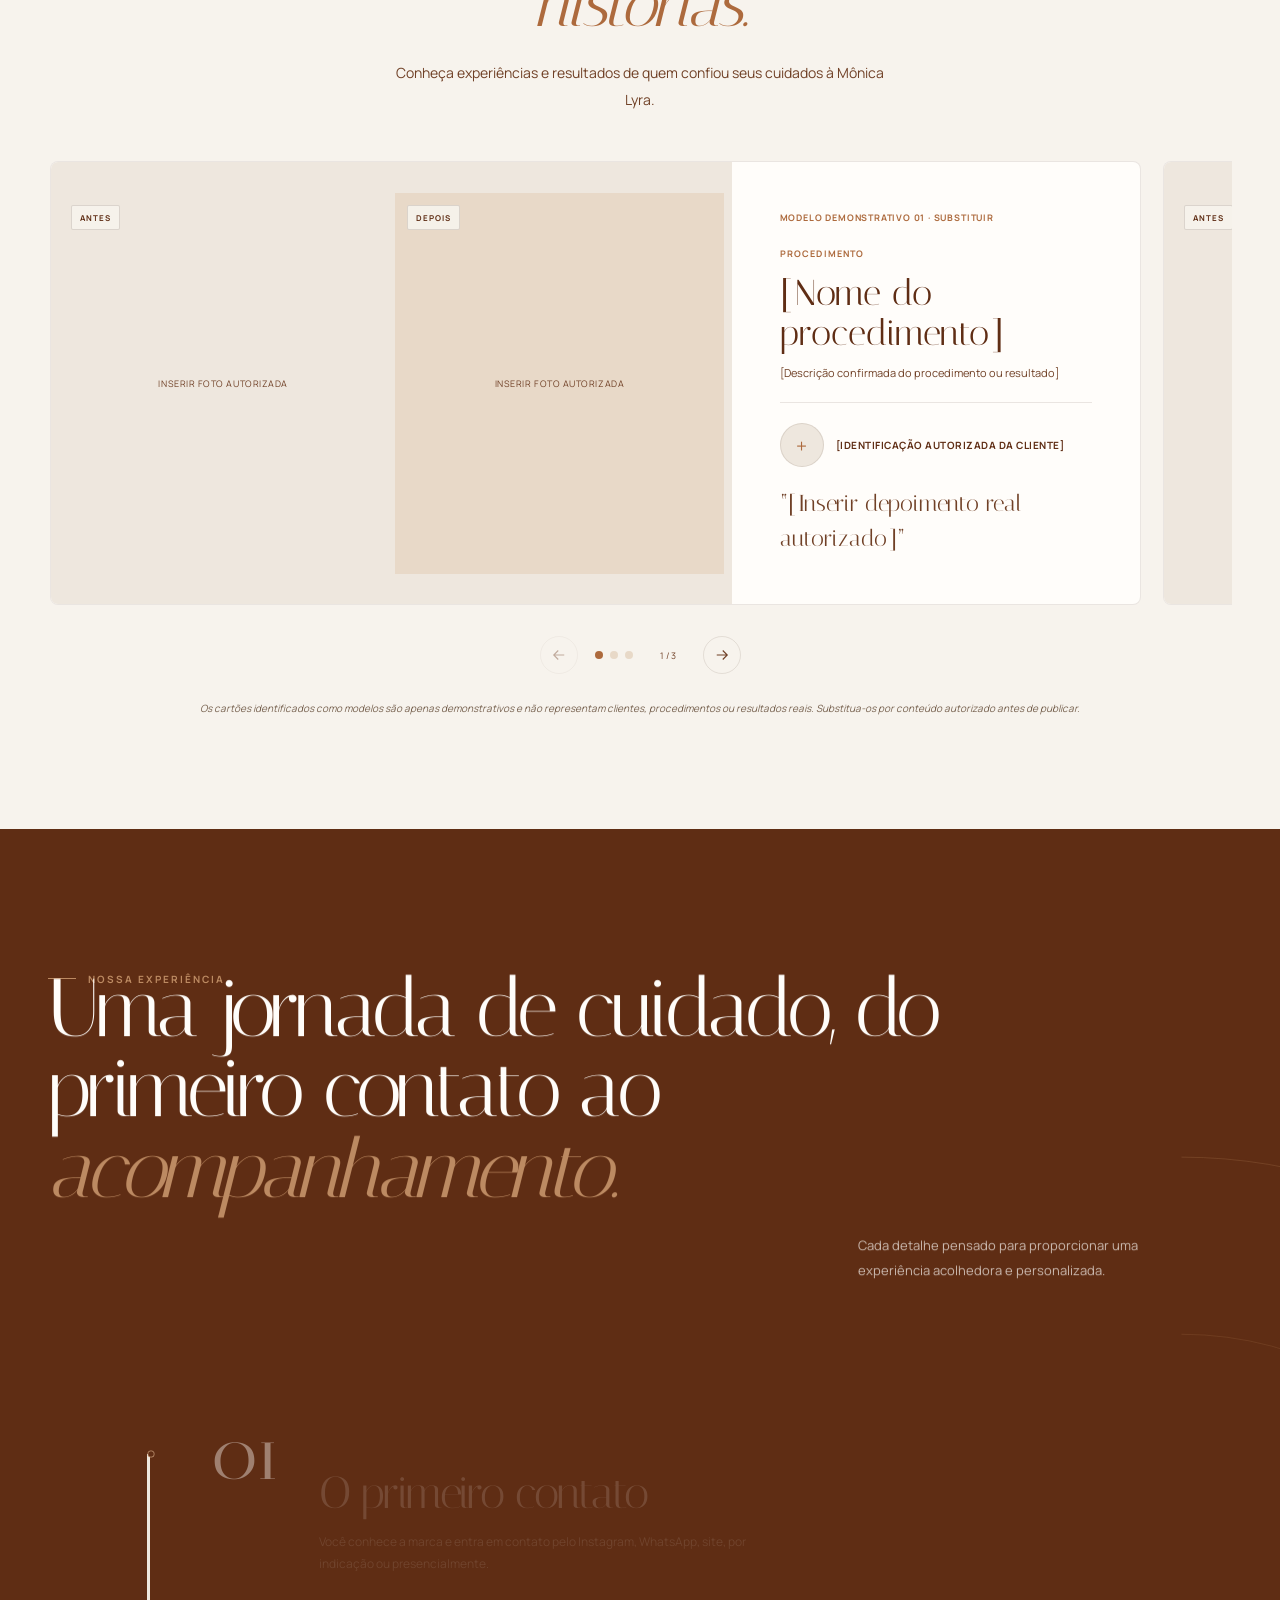
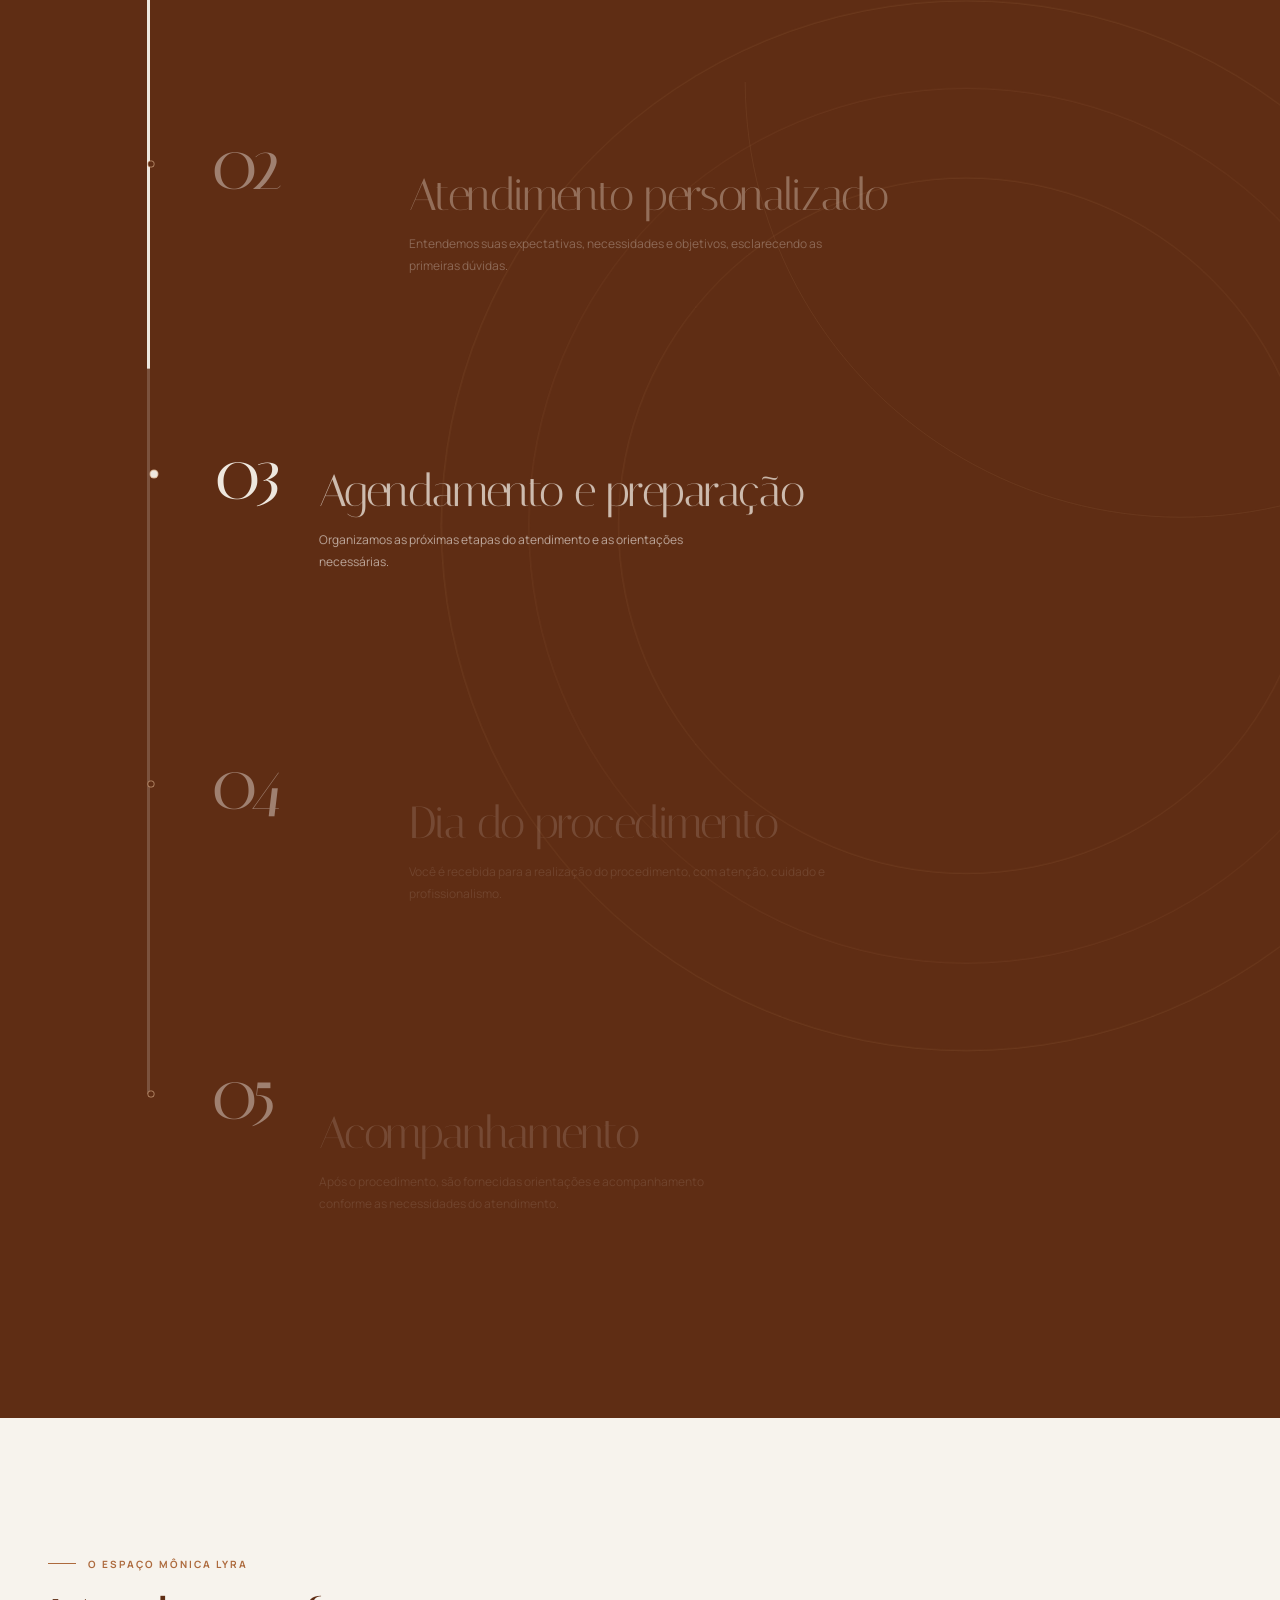
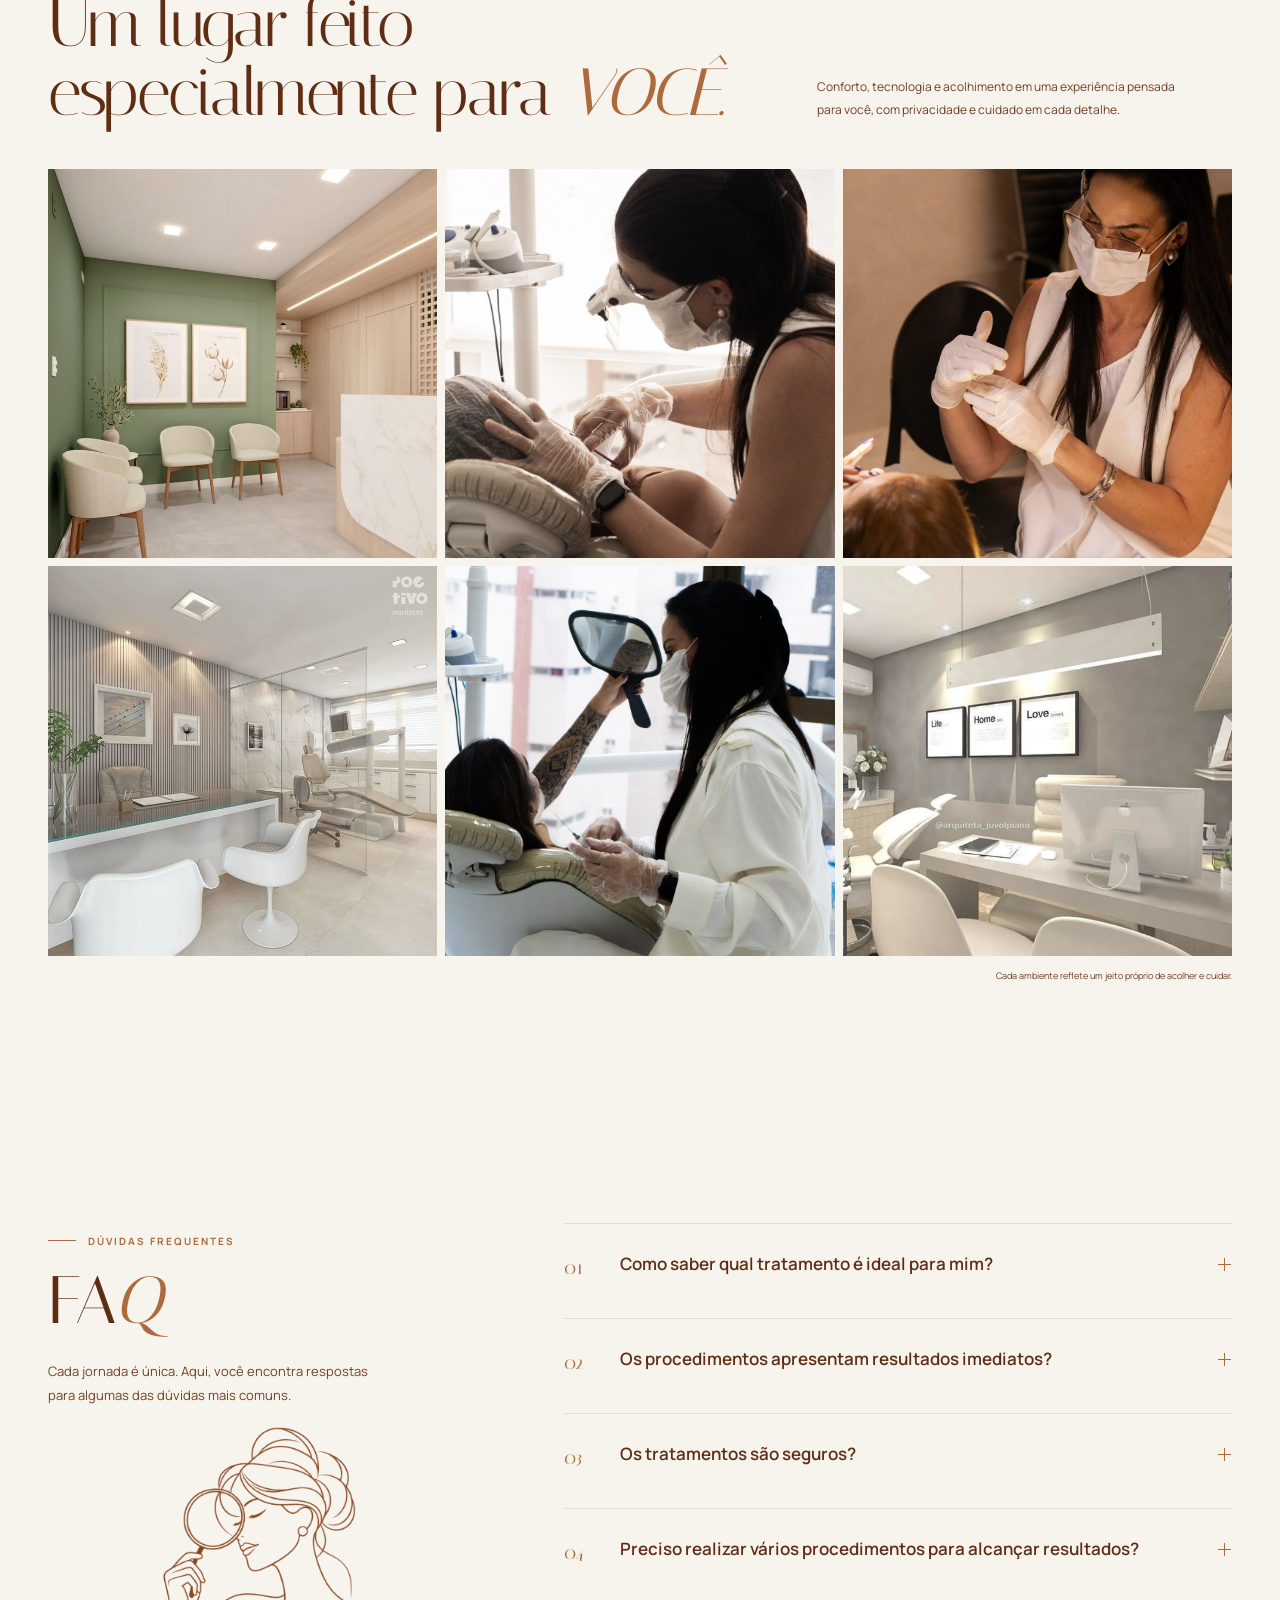
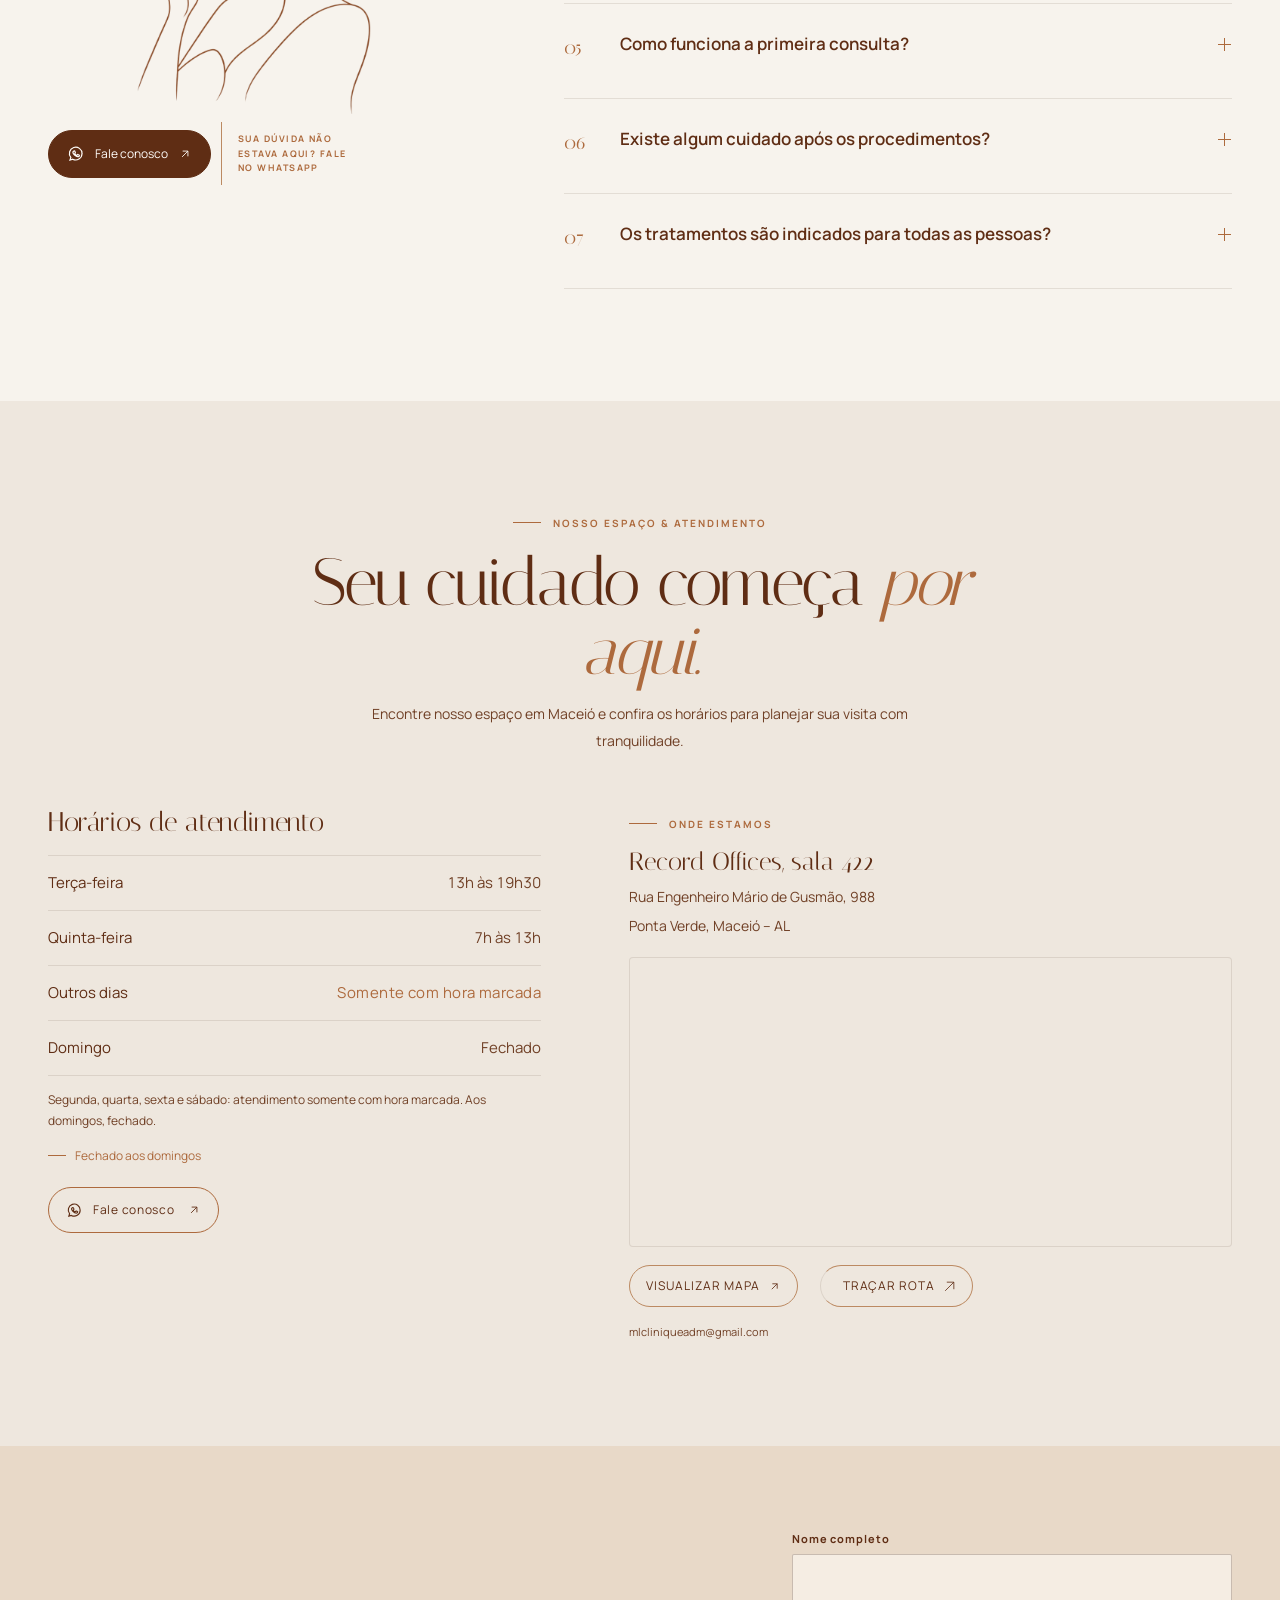
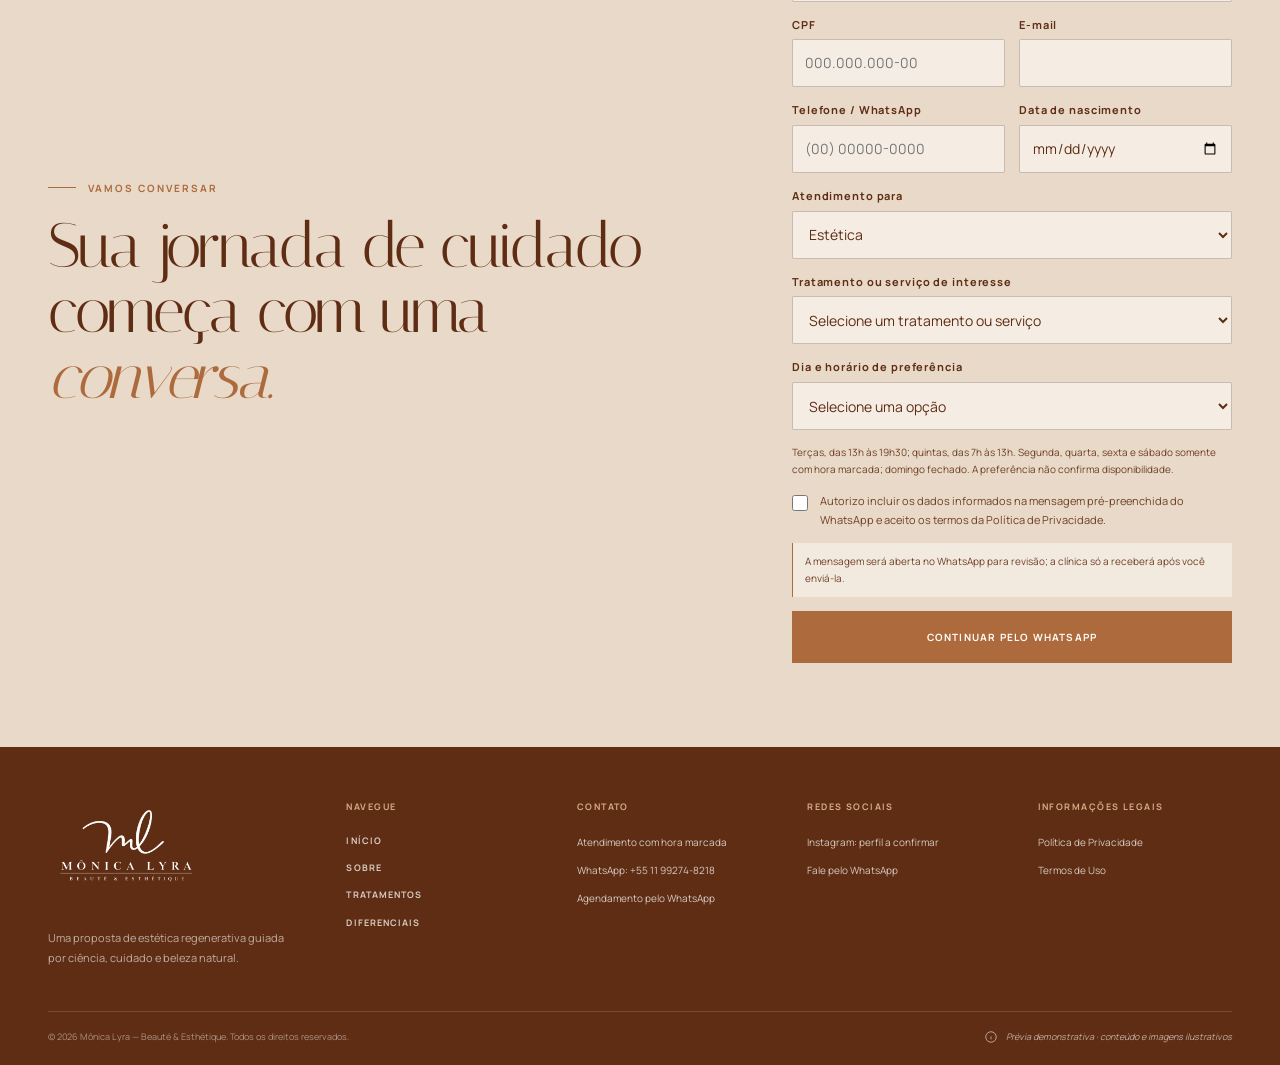
==== commit de4fd1ff: "up" ====
--- a/index.html
+++ b/index.html
@@ -27,7 +27,7 @@
     <link rel="stylesheet" href="assets/css/style.css?v=treatments-20261116-1">
     <link rel="stylesheet" href="assets/css/components.css">
     <link rel="stylesheet" href="assets/css/responsive.css?v=treatments-20261116-1">
-    <link rel="stylesheet" href="assets/css/assistant-chat.css?v=assistant-20261118-5">
+    <link rel="stylesheet" href="assets/css/assistant-chat.css?v=assistant-20261118-7">
     <script defer src="assets/js/main.js"></script>
     <script defer src="assets/js/navigation.js"></script>
     <script defer src="https://cdn.jsdelivr.net/npm/swiper@11.2.10/swiper-bundle.min.js"></script>
--- a/assets/css/assistant-chat.css
+++ b/assets/css/assistant-chat.css
@@ -2,7 +2,7 @@
     position: fixed;
     z-index: 40;
     right: 24px;
-    bottom: max(22px, env(safe-area-inset-bottom));
+    bottom: max(52px, env(safe-area-inset-bottom));
     display: grid;
     width: 64px;
     height: 64px;
@@ -58,7 +58,7 @@
     position: fixed;
     z-index: 39;
     right: 98px;
-    bottom: max(32px, calc(env(safe-area-inset-bottom) + 10px));
+    bottom: max(55px, calc(env(safe-area-inset-bottom) + 10px));
     display: flex;
     max-width: min(270px, calc(100vw - 120px));
     align-items: center;
@@ -602,7 +602,7 @@
 @media (max-width: 600px) {
     .assistant-launcher {
         right: max(16px, env(safe-area-inset-right));
-        bottom: max(16px, env(safe-area-inset-bottom));
+        bottom: max(40px, calc(env(safe-area-inset-bottom) + 24px));
         width: 60px;
         height: 60px;
     }
@@ -614,7 +614,7 @@
 
     .assistant-invite {
         right: max(84px, calc(env(safe-area-inset-right) + 68px));
-        bottom: max(25px, calc(env(safe-area-inset-bottom) + 9px));
+        bottom: max(49px, calc(env(safe-area-inset-bottom) + 33px));
         max-width: min(250px, calc(100vw - 108px));
         padding: 9px 8px 9px 11px;
         font-size: 10px;
@@ -623,9 +623,9 @@
     .assistant-chat-panel {
         left: max(8px, env(safe-area-inset-left));
         right: max(8px, env(safe-area-inset-right));
-        bottom: max(76px, calc(env(safe-area-inset-bottom) + 68px));
+        bottom: max(110px, calc(env(safe-area-inset-bottom) + 102px));
         width: min(390px, calc(100vw - 16px));
-        max-height: calc(100dvh - 88px - env(safe-area-inset-bottom));
+        max-height: calc(100dvh - 122px - env(safe-area-inset-bottom));
         transform-origin: bottom right;
     }
 
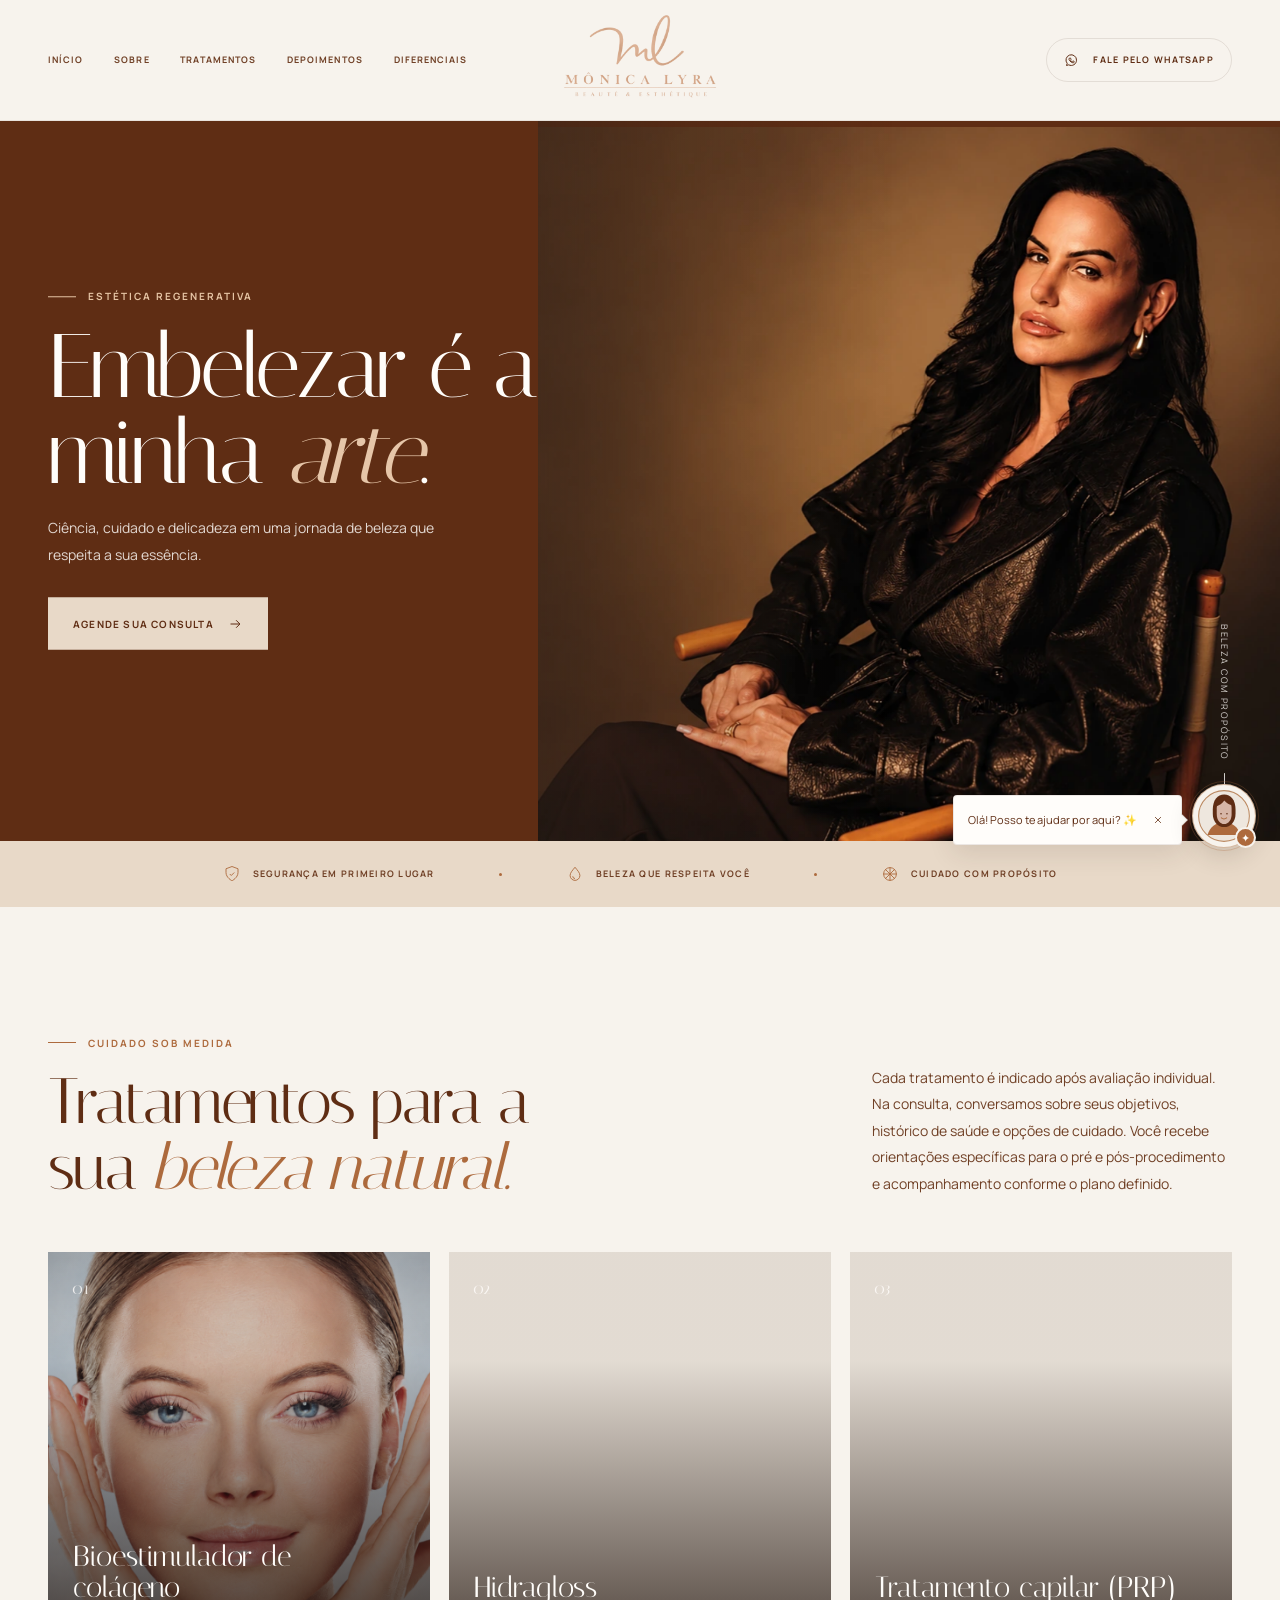
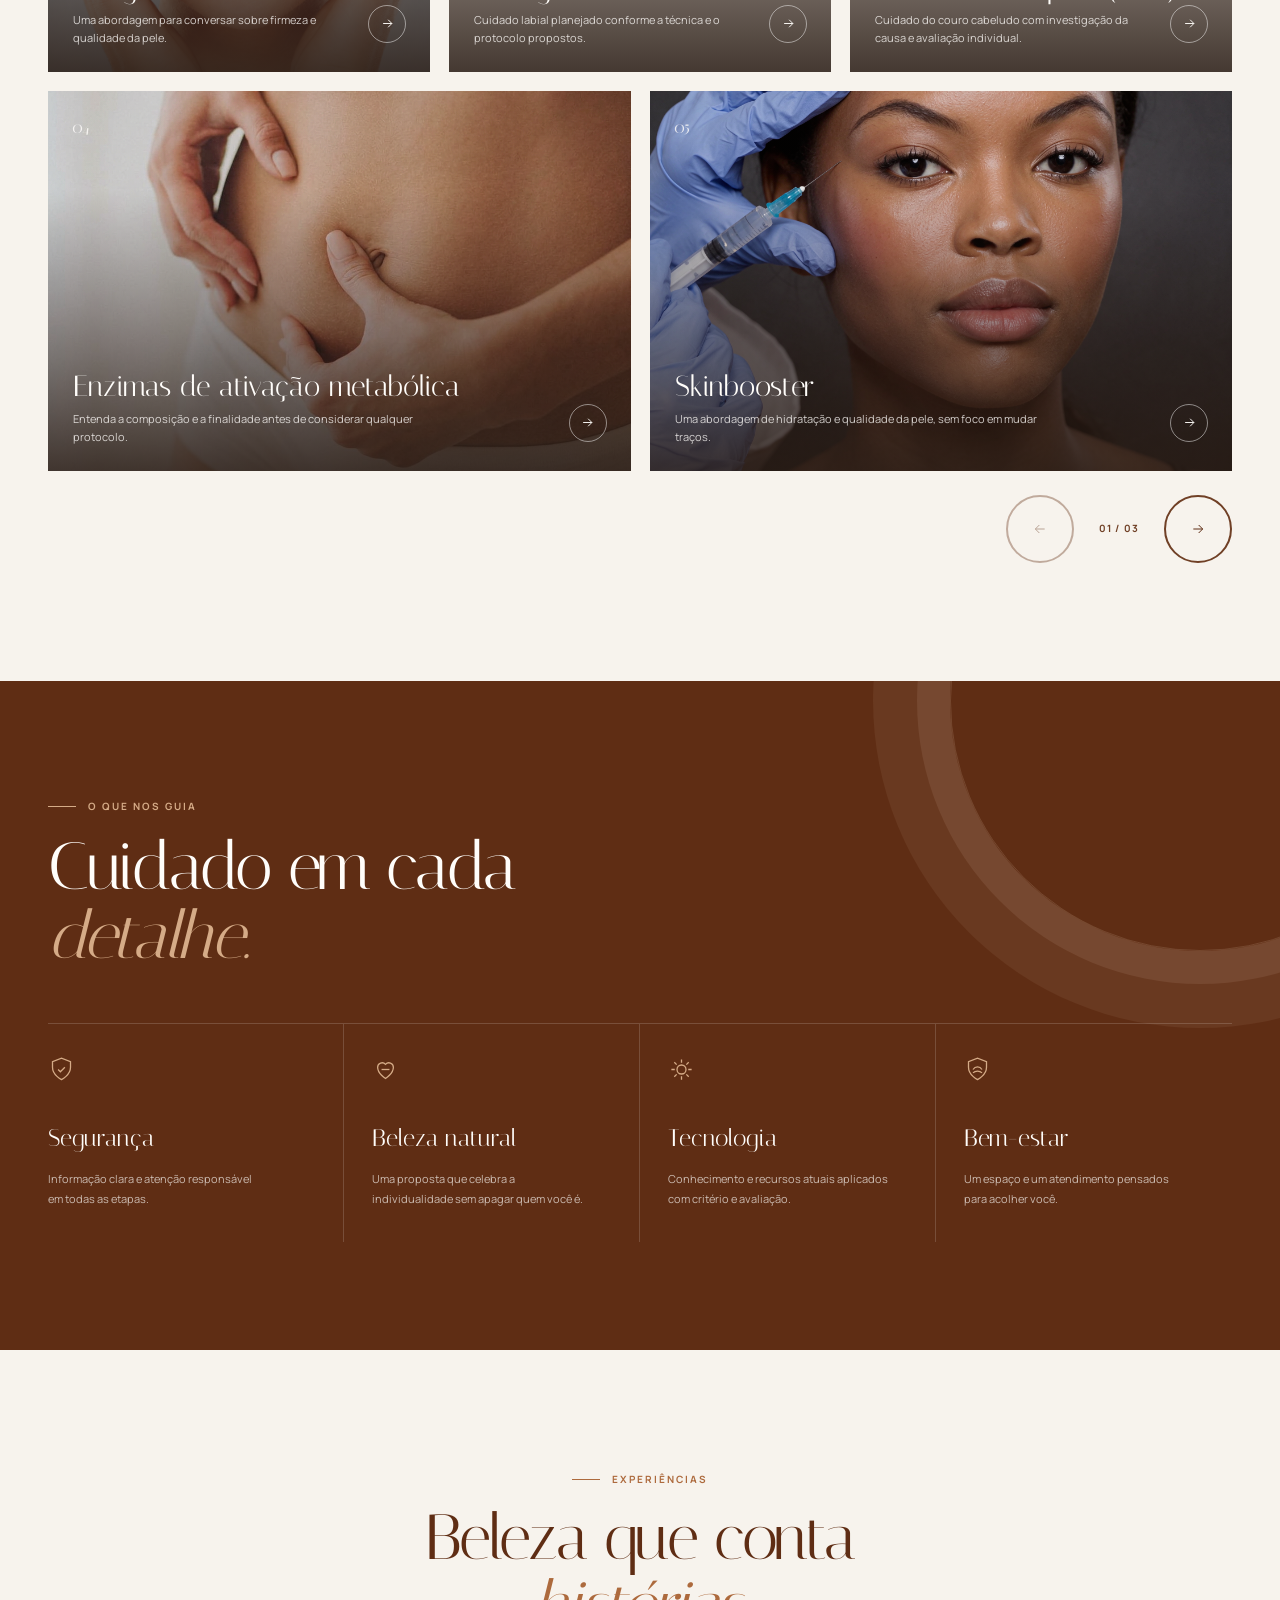
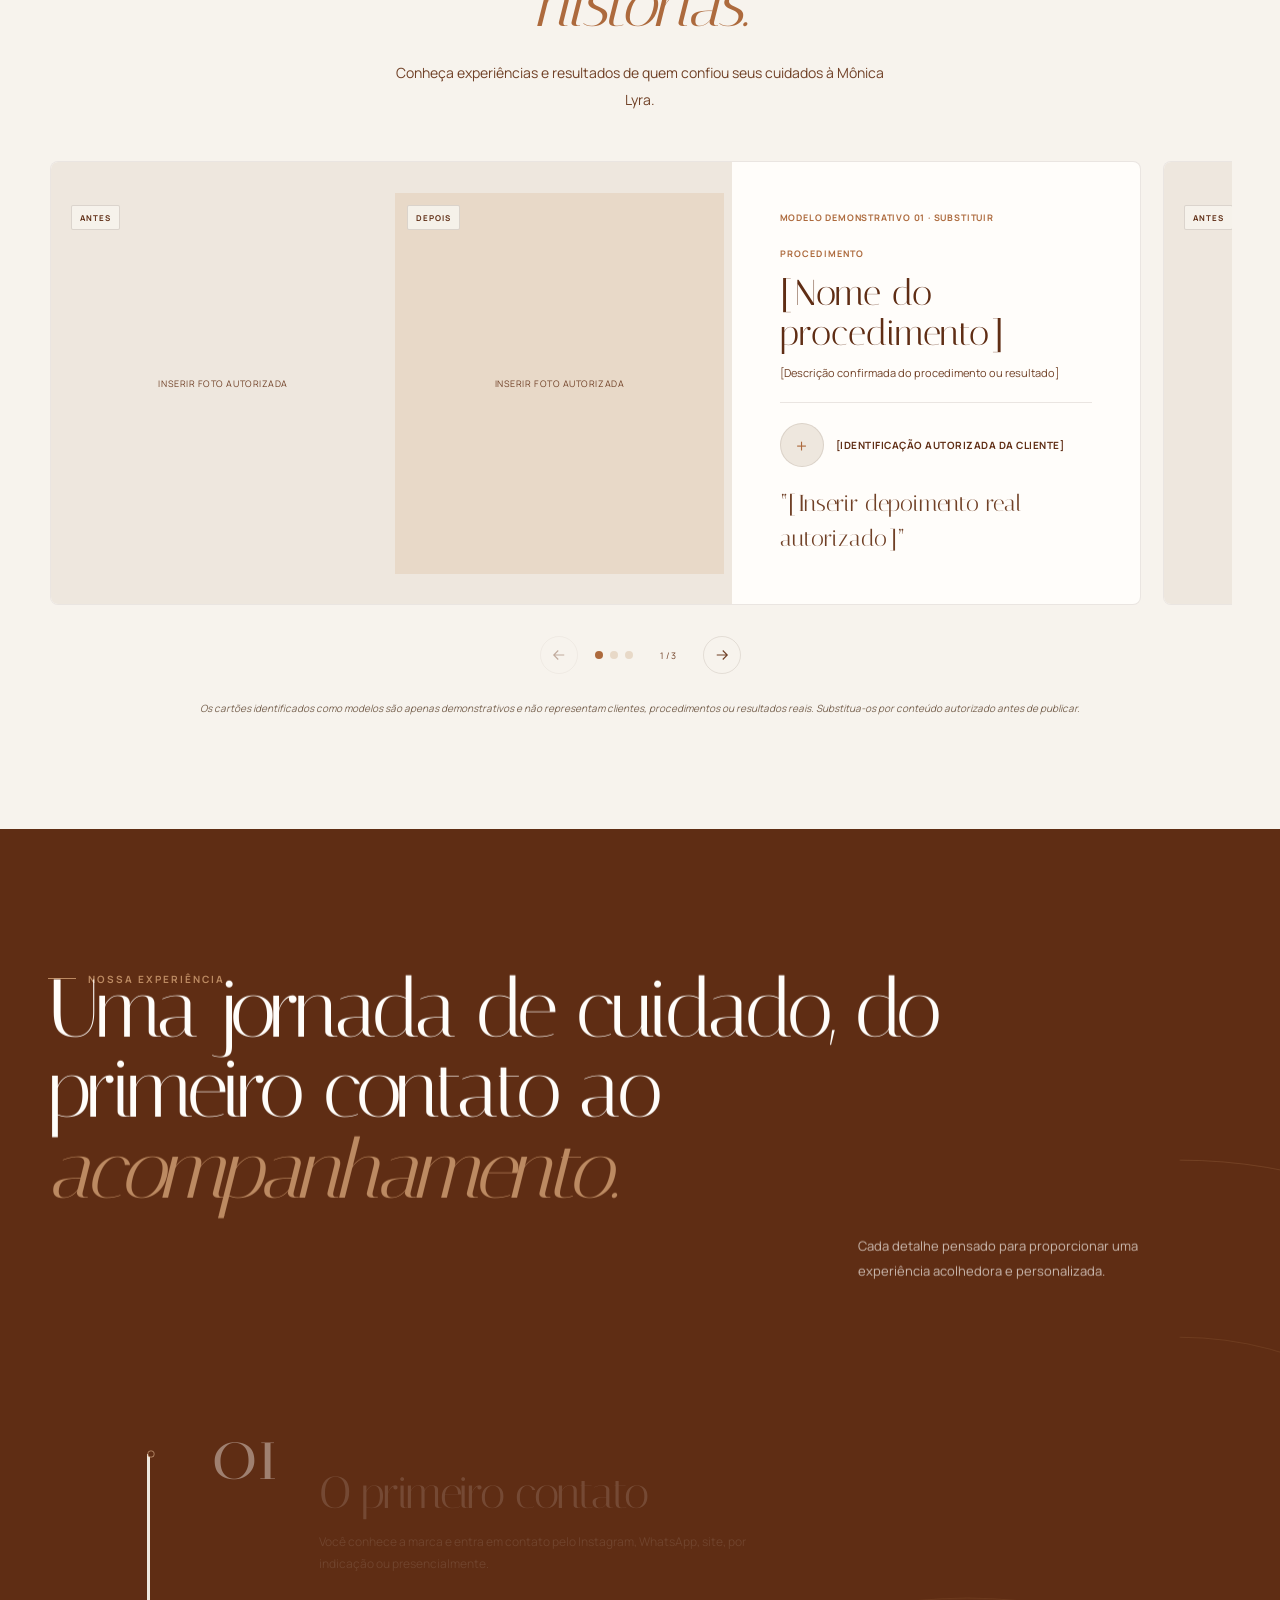
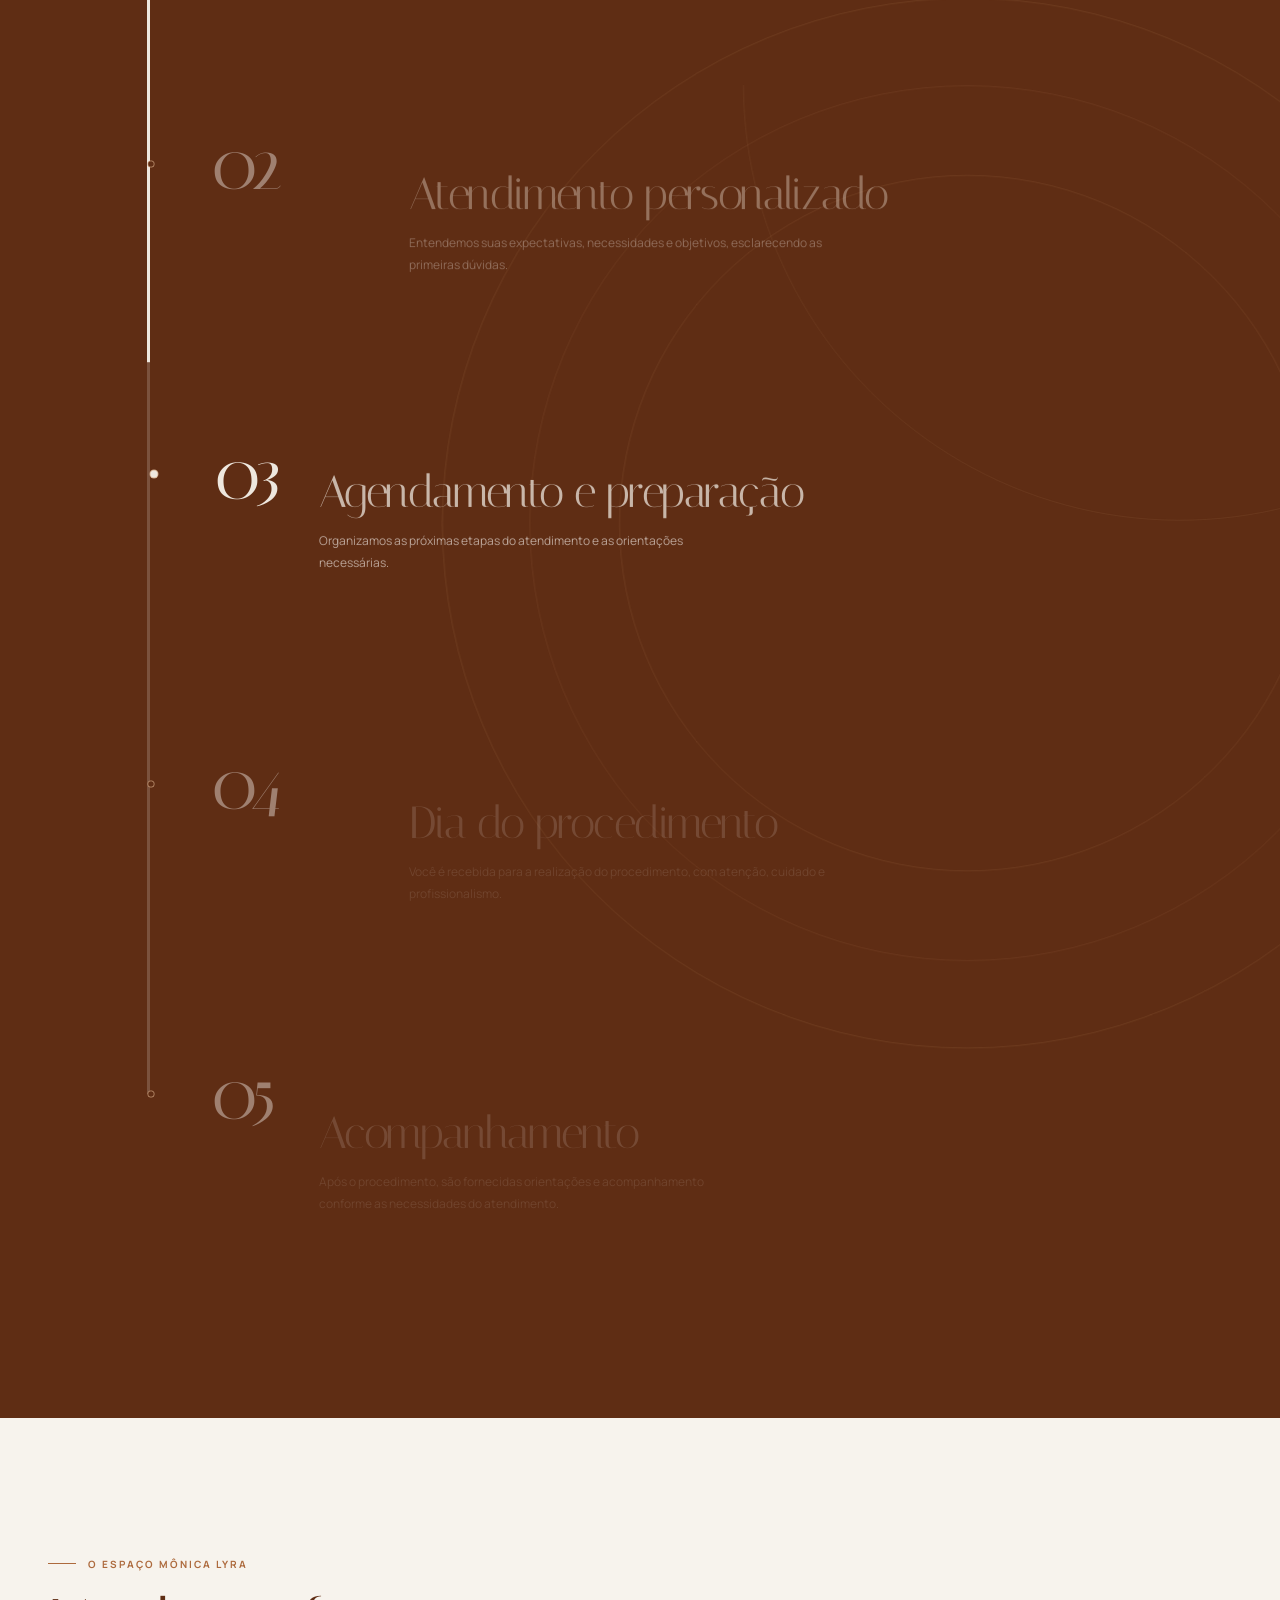
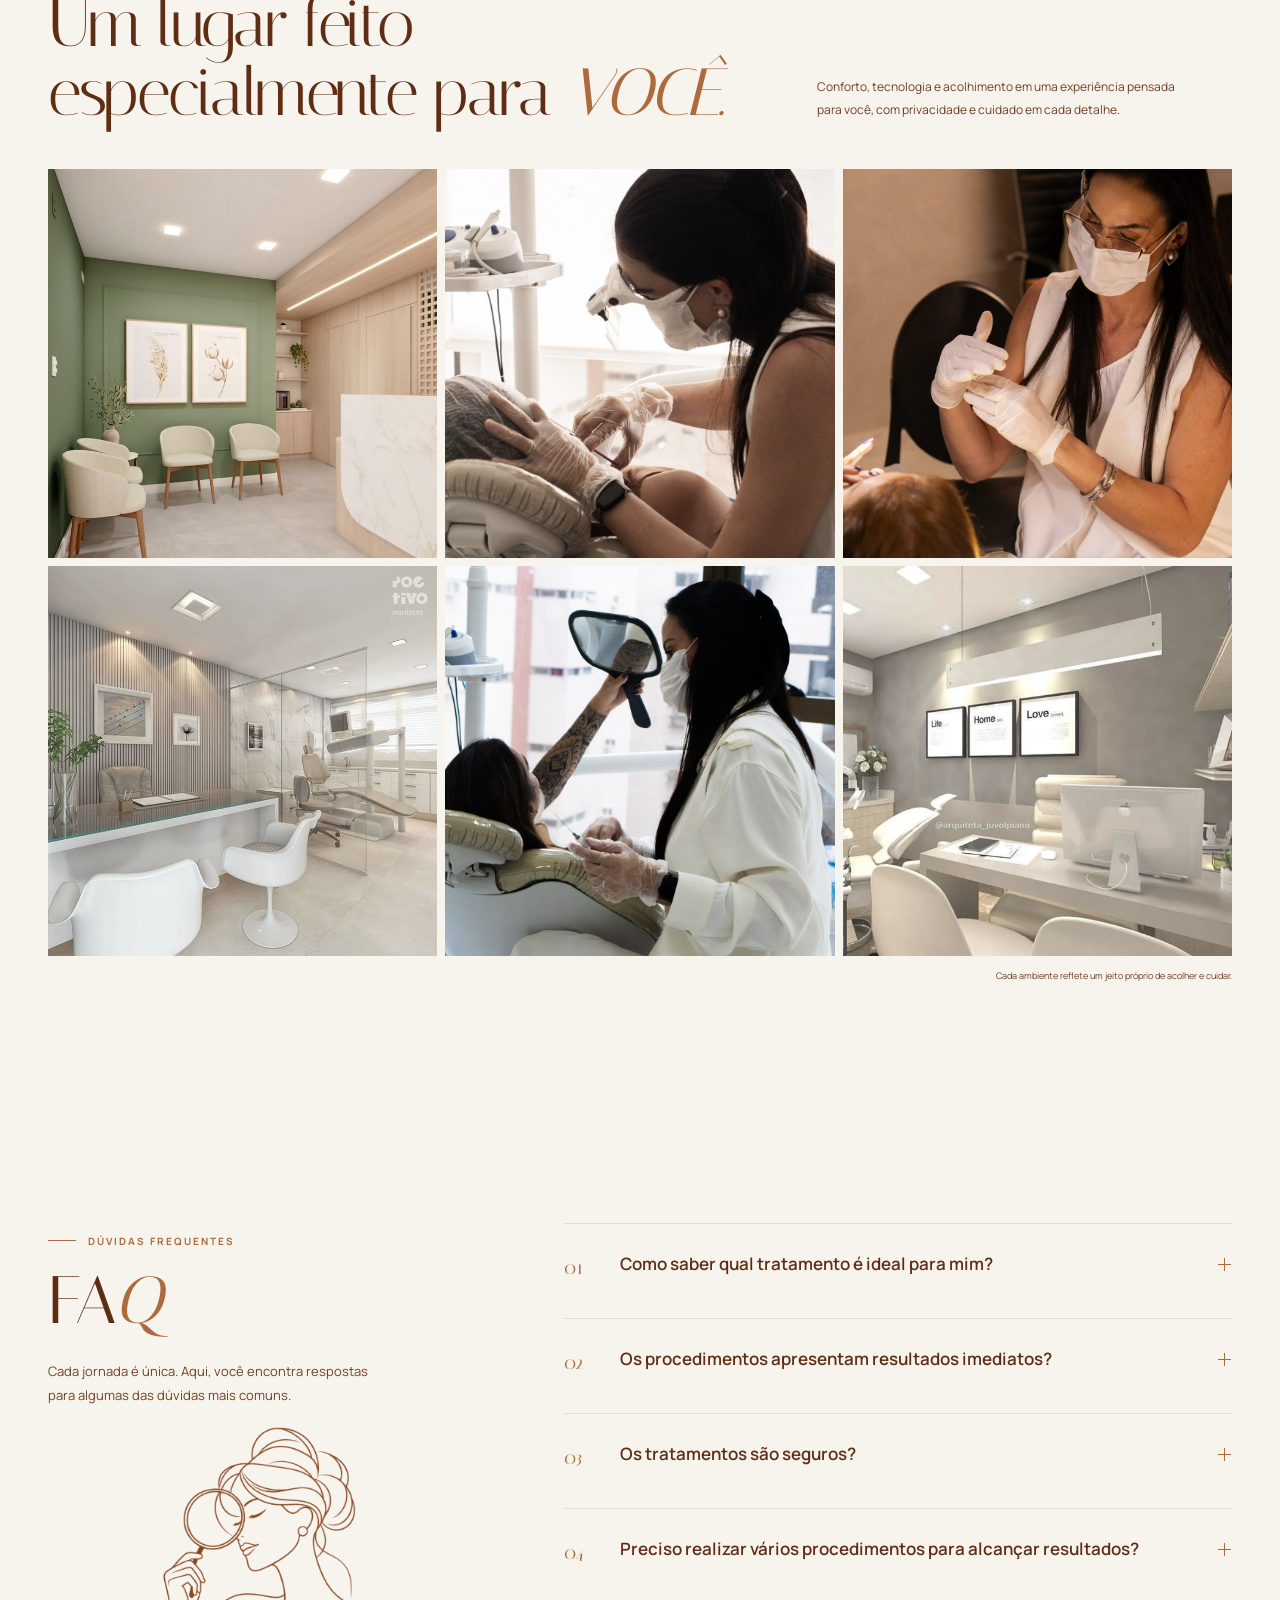
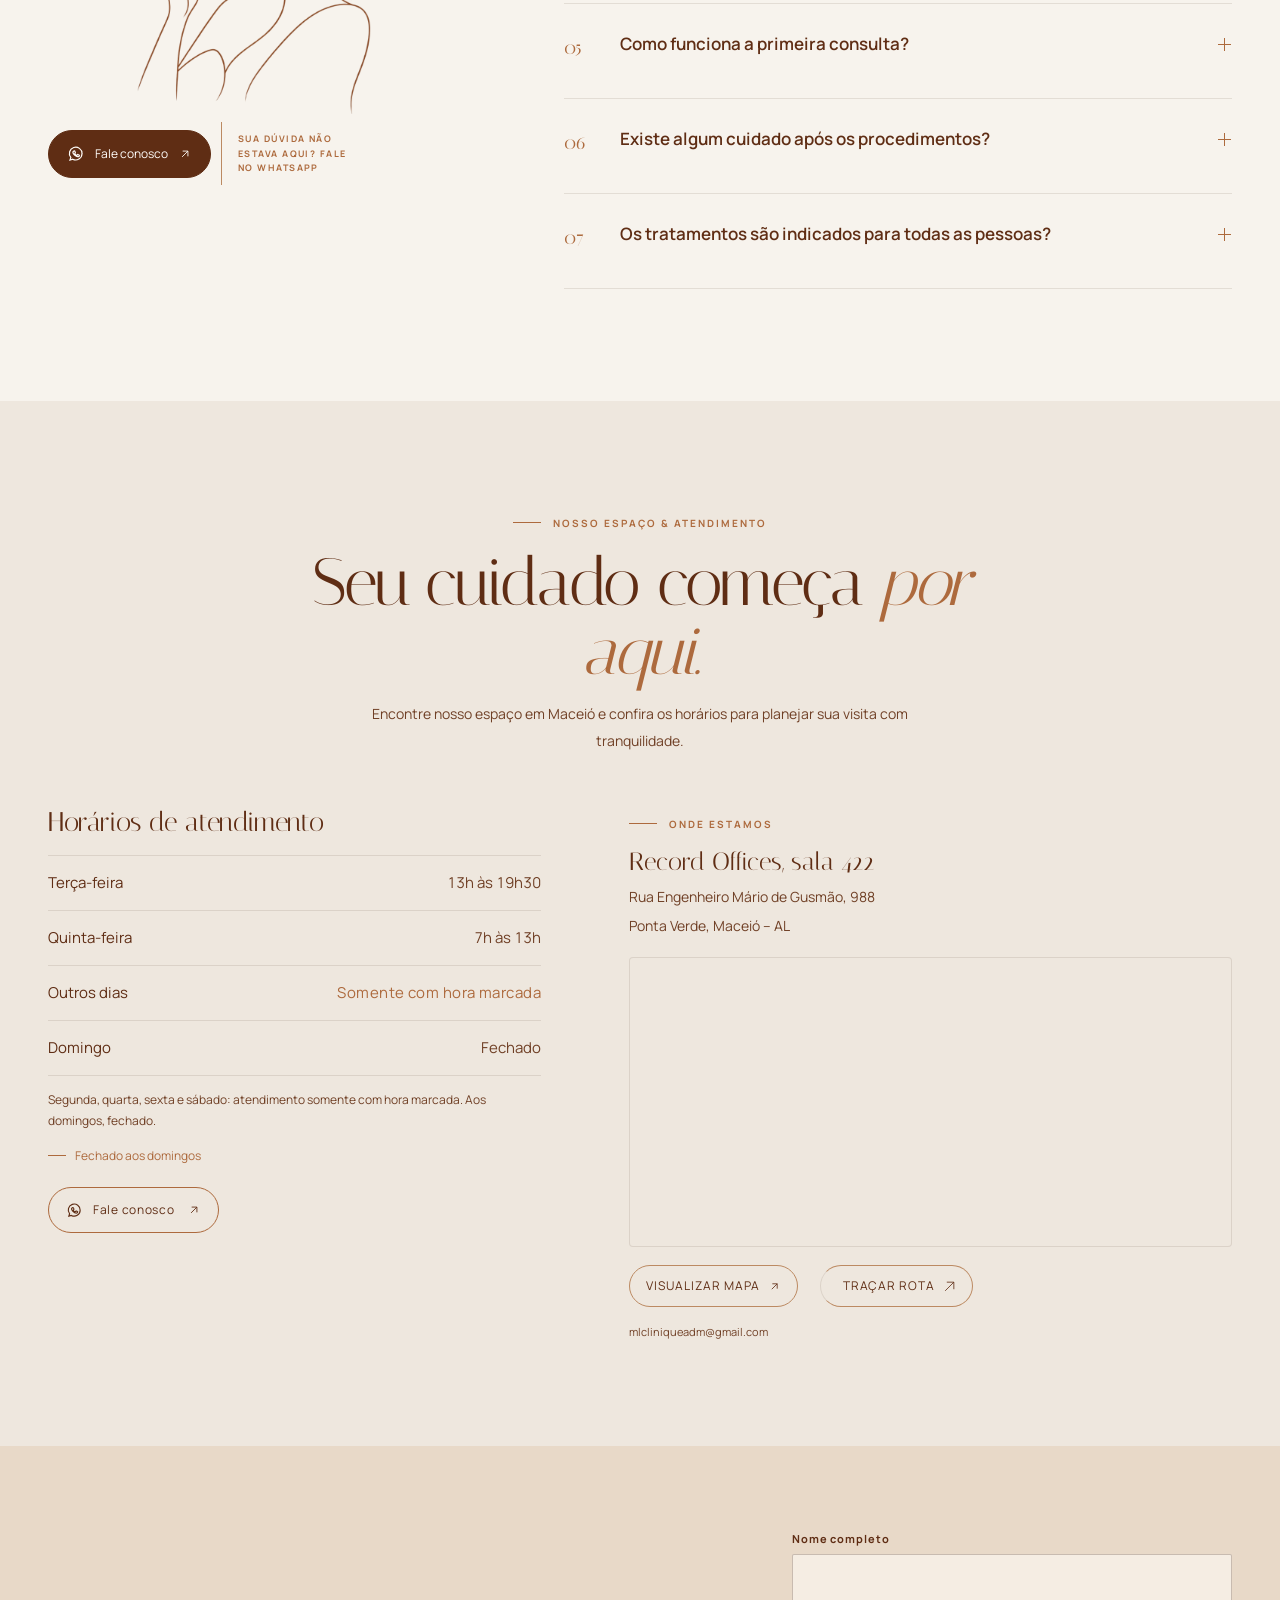
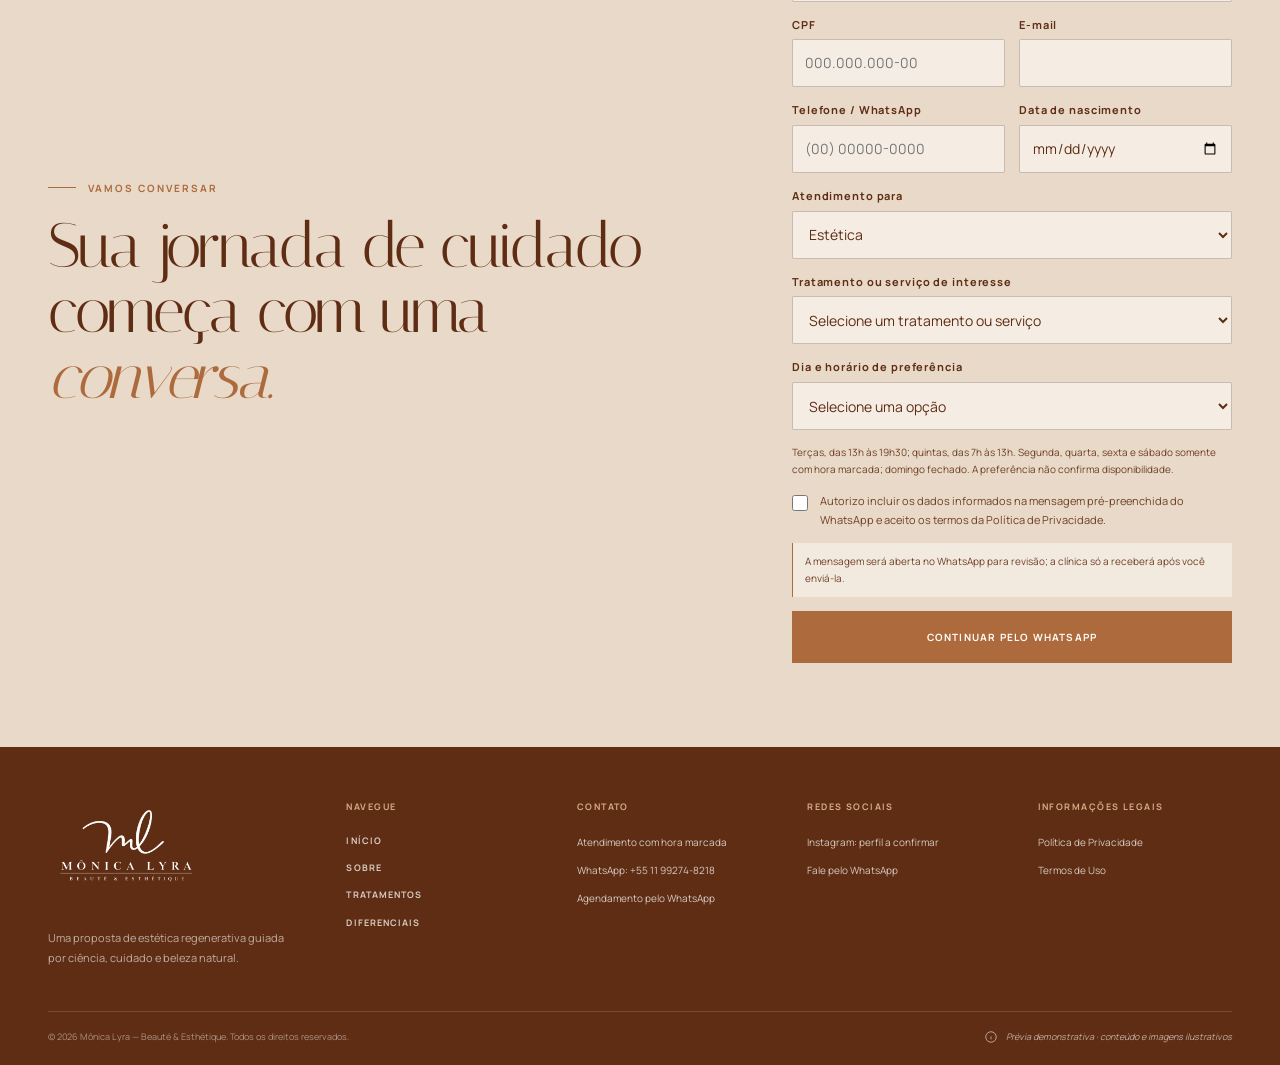
==== commit 3408b79b: "up" ====
--- a/index.html
+++ b/index.html
@@ -40,7 +40,7 @@
     <script defer src="assets/js/location-hours.js?v=hours-status-1"></script>
     <script defer src="assets/js/animations.js?v=hero-parallax-20261114-5"></script>
     <script defer src="assets/js/service-request.js"></script>
-    <script defer src="assets/js/assistant-chat.js?v=assistant-20261118-4"></script>
+    <script defer src="assets/js/assistant-chat.js?v=assistant-20261118-6"></script>
 </head>
 
 <body data-service-area="estetica">
